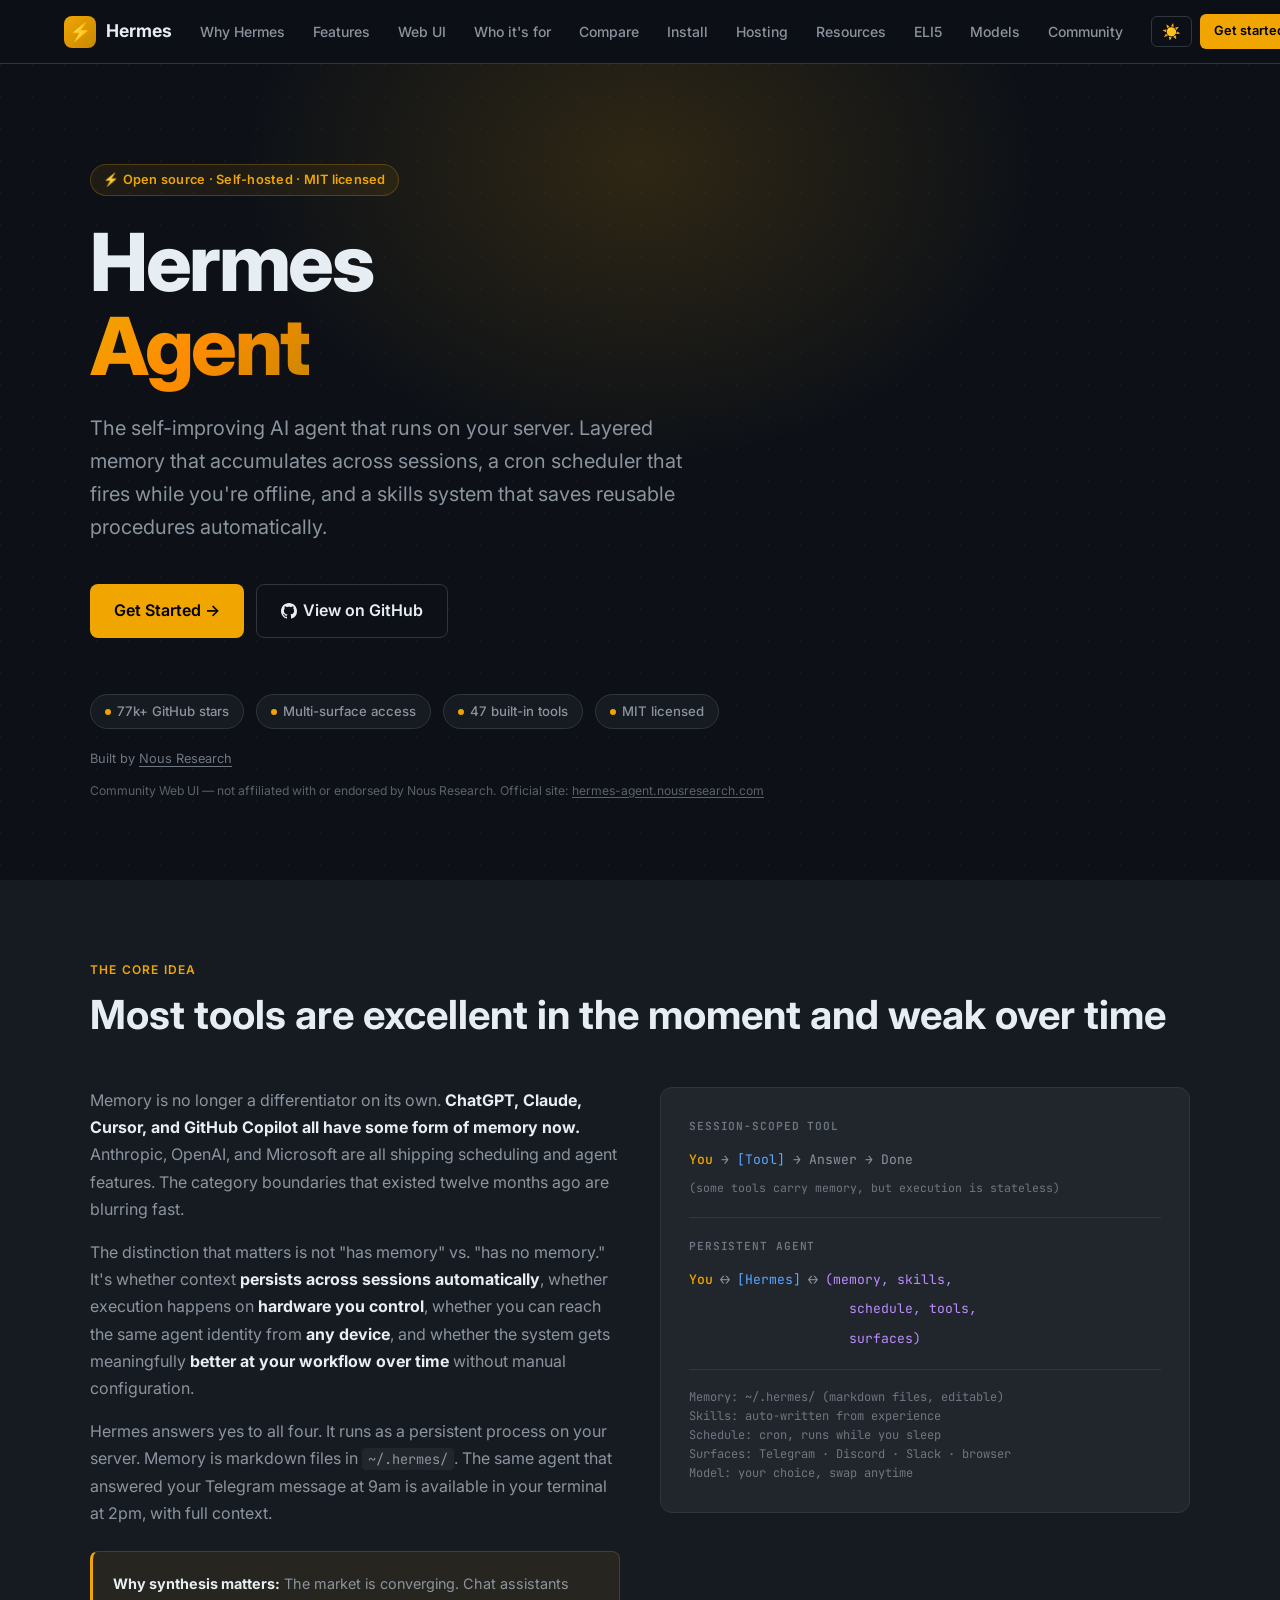
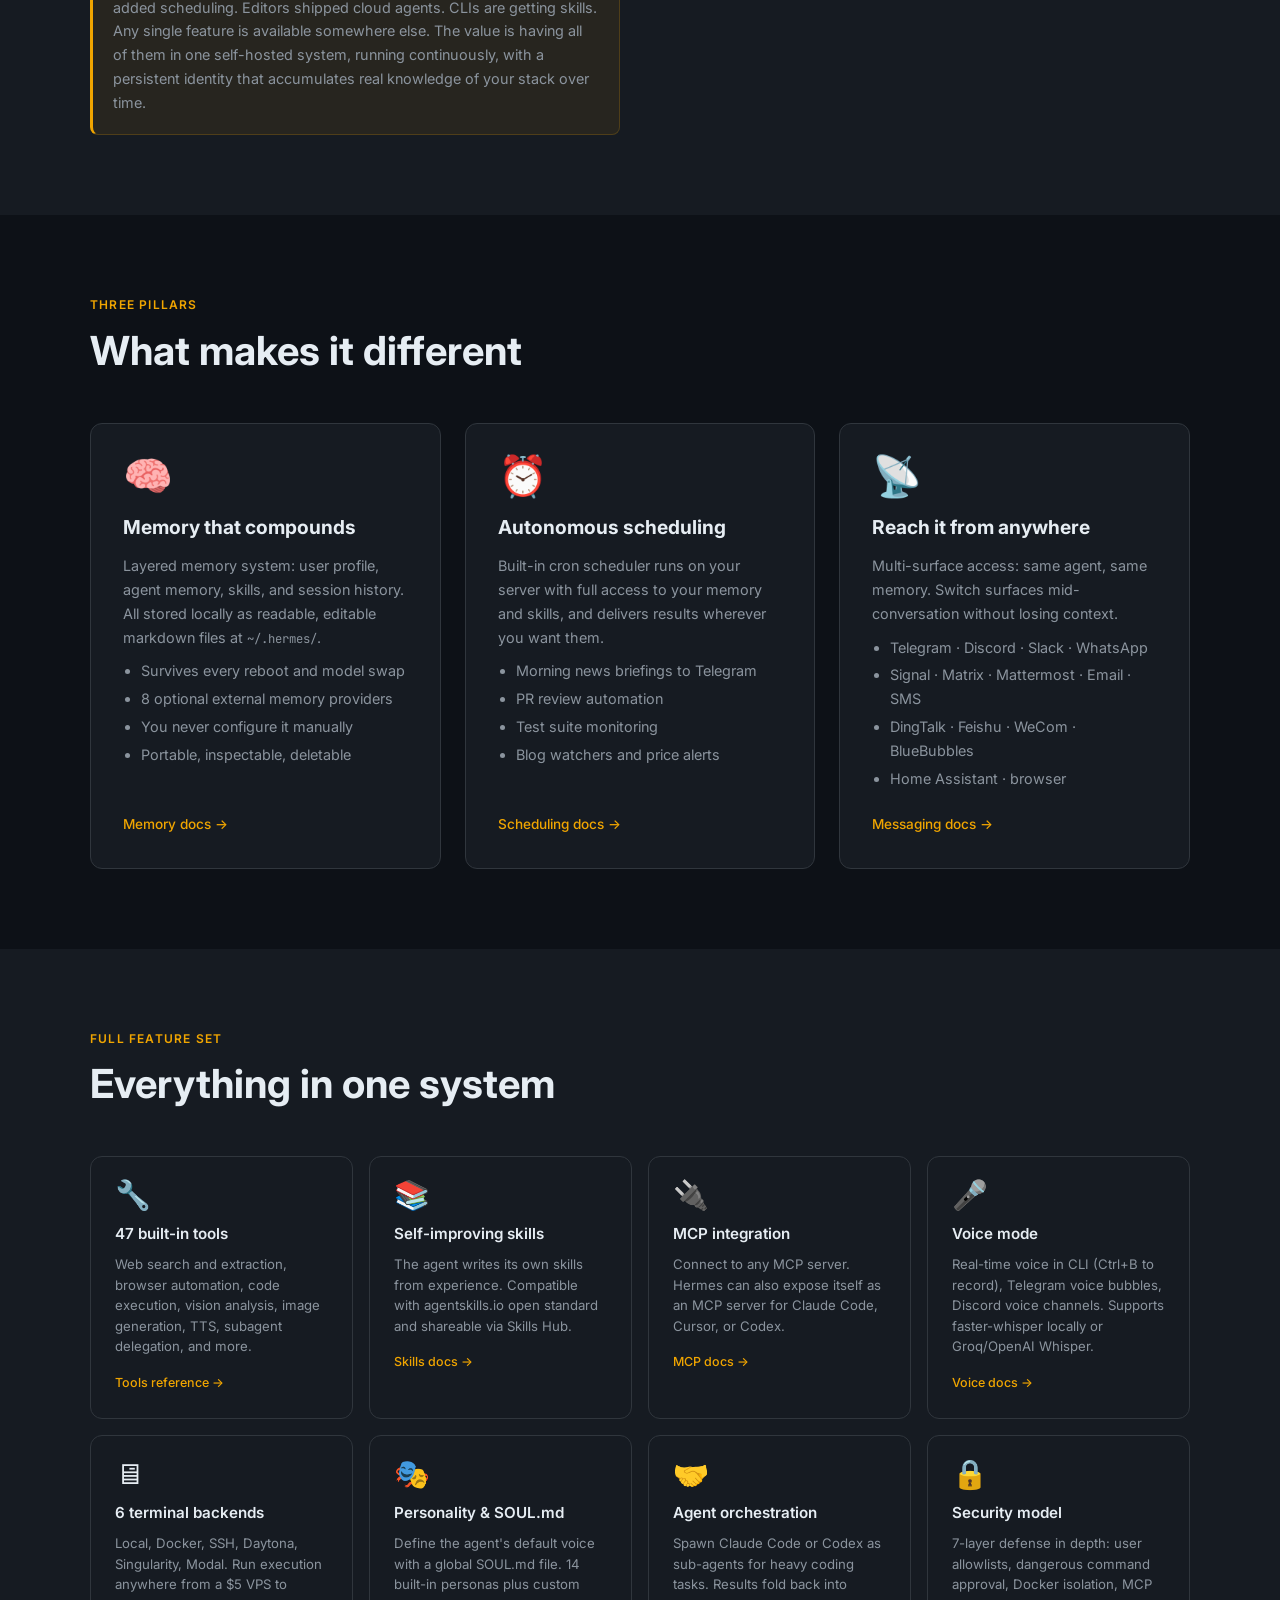
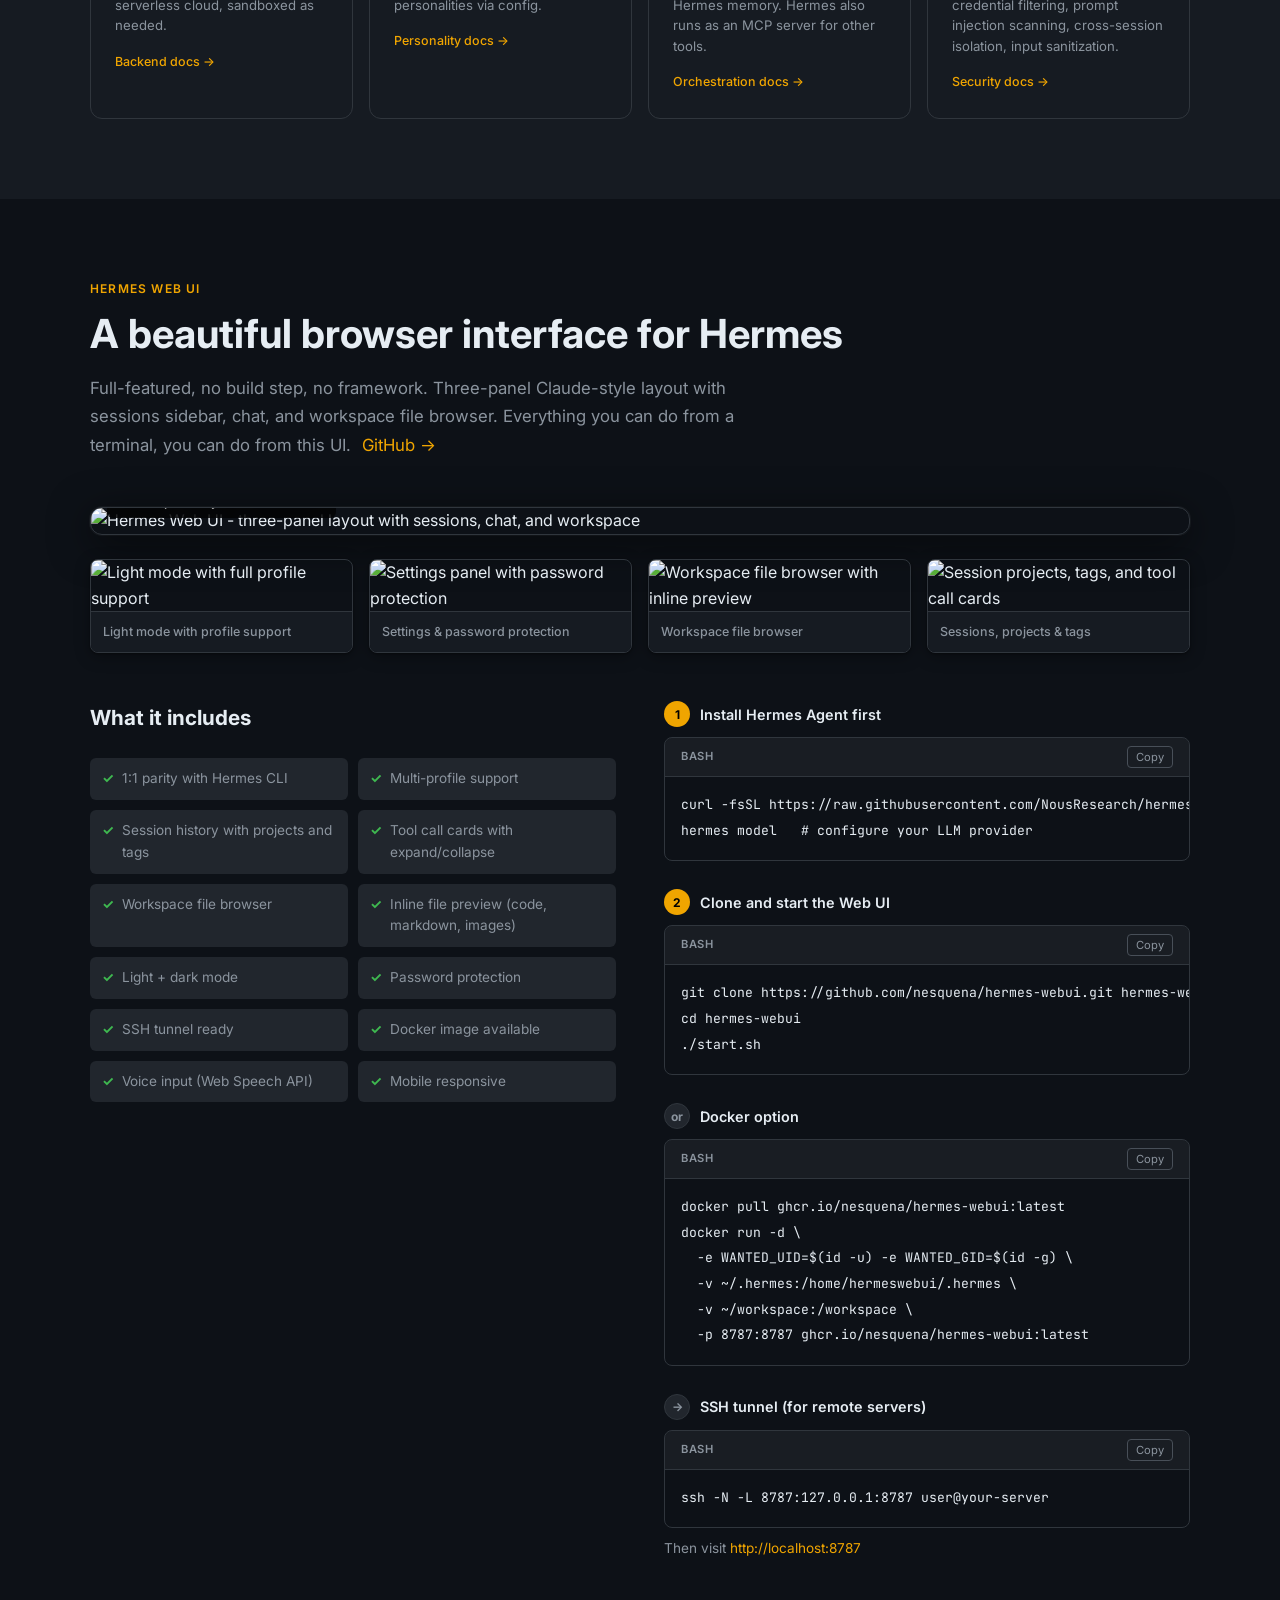
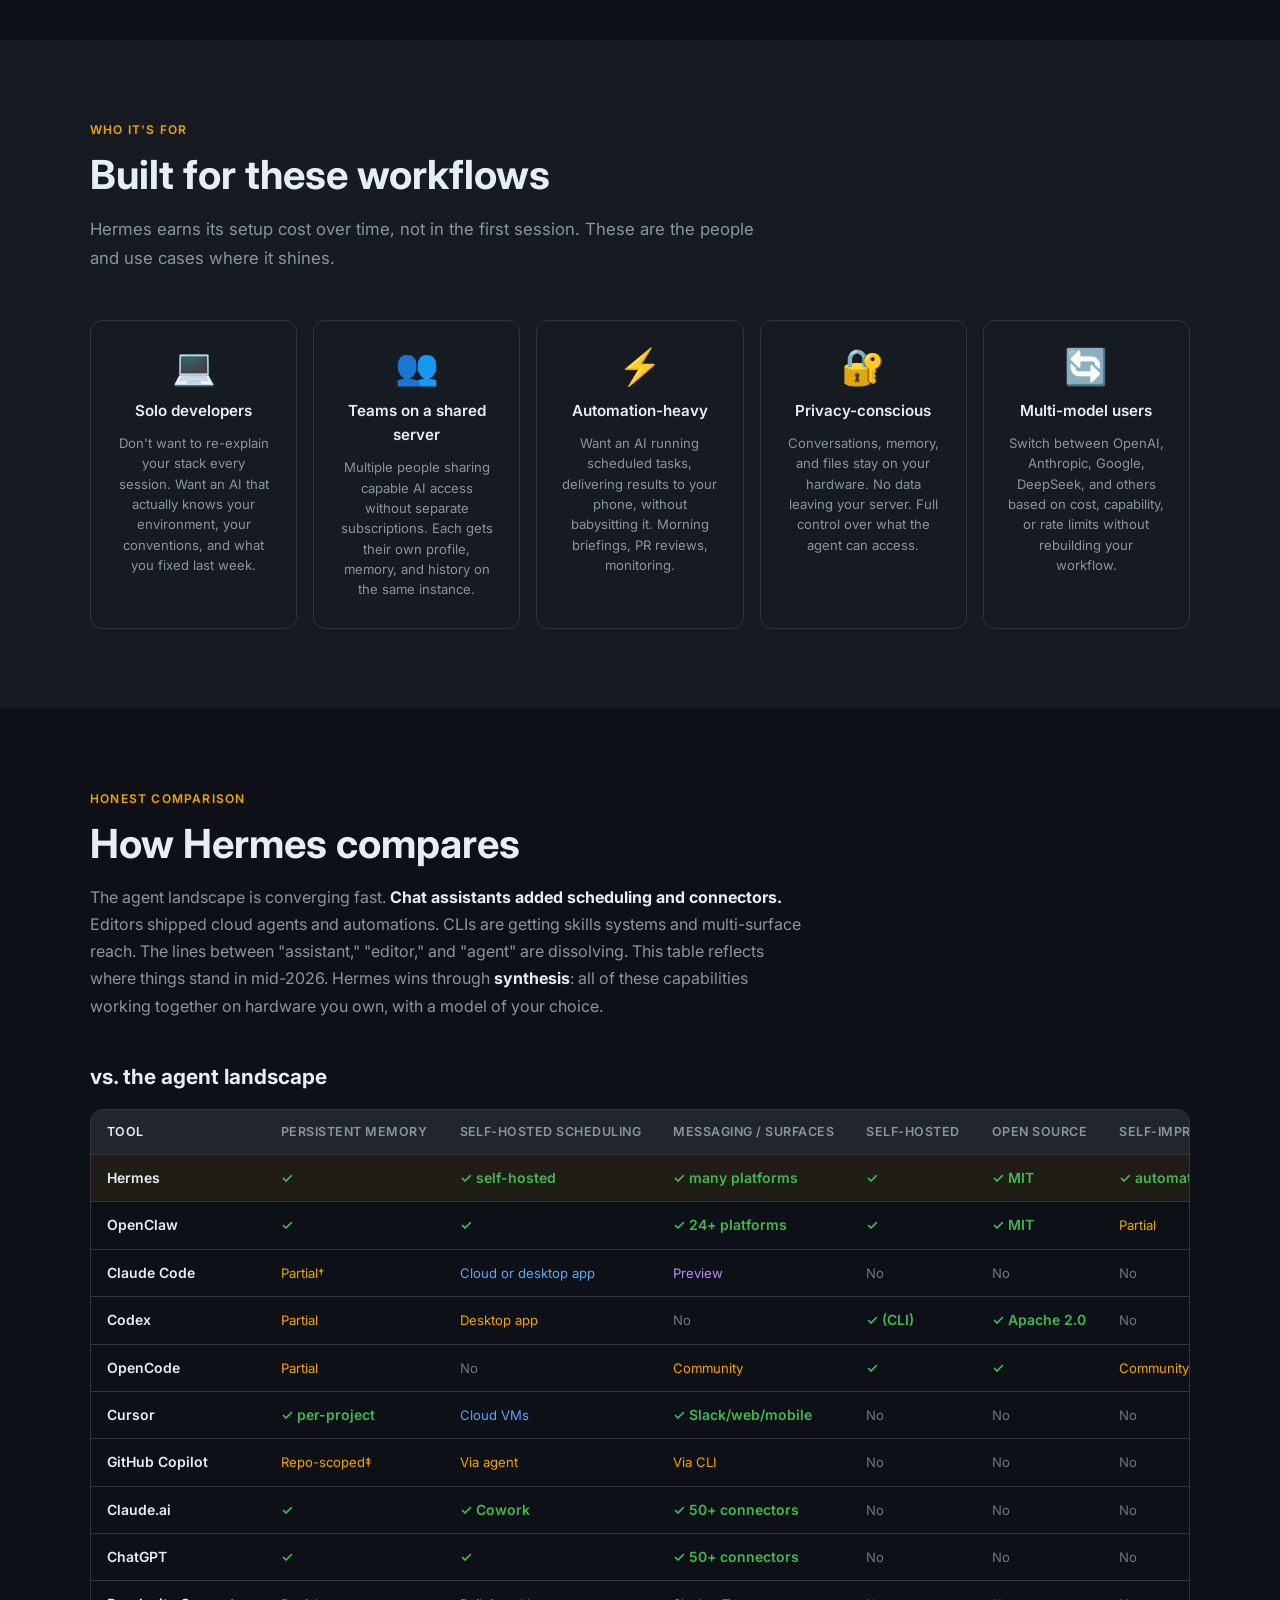
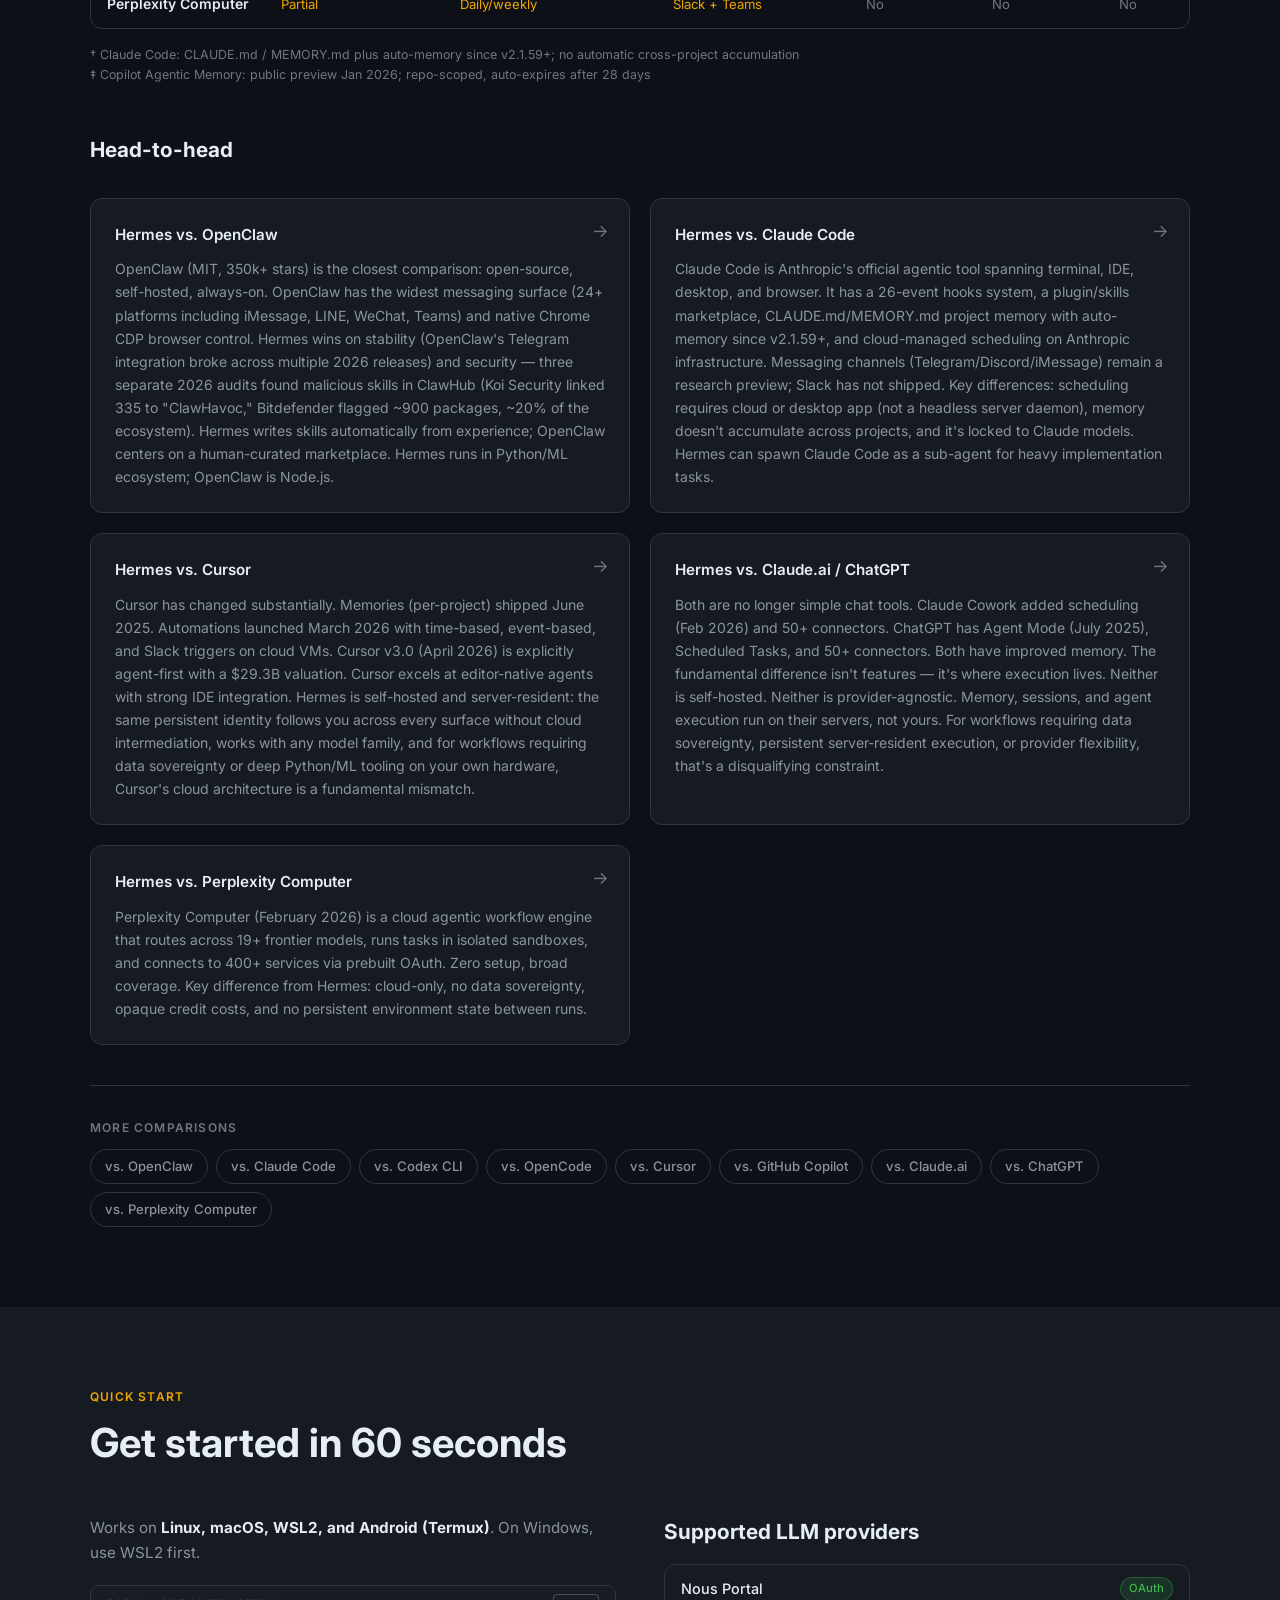
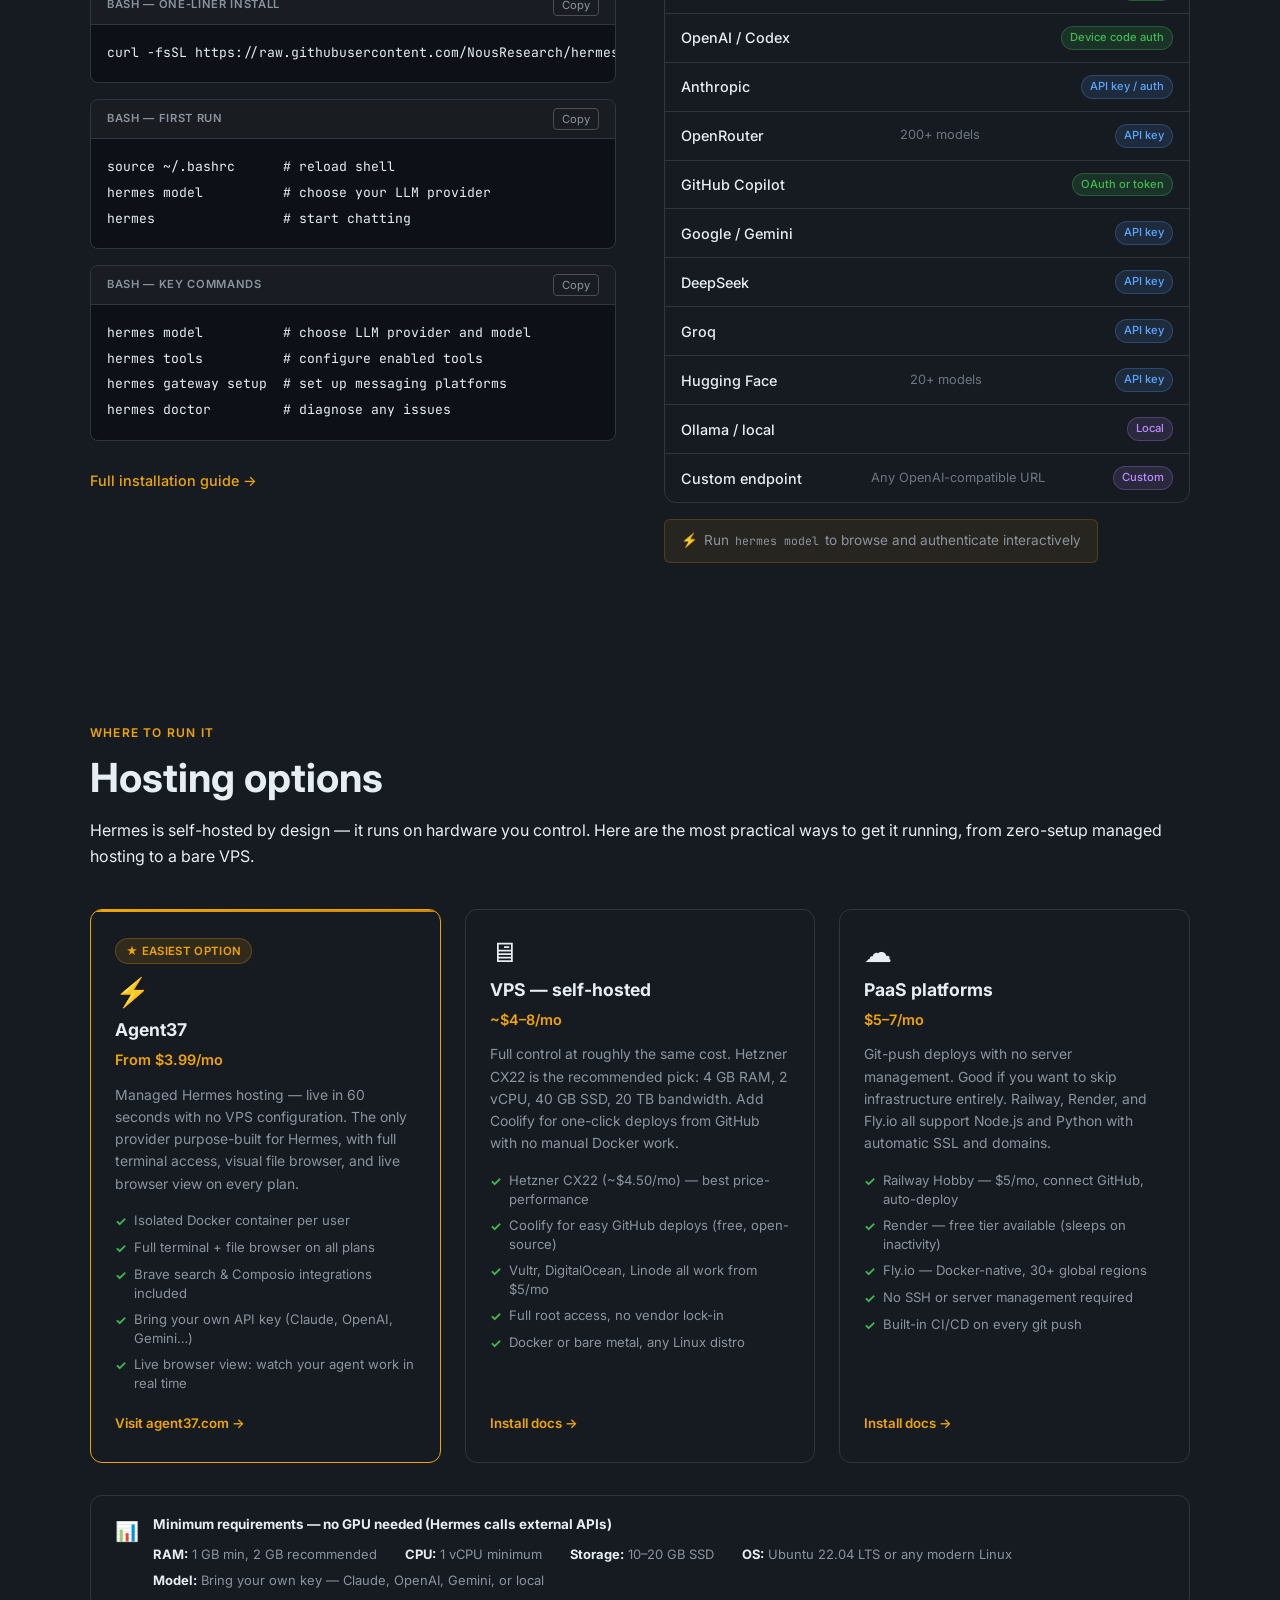
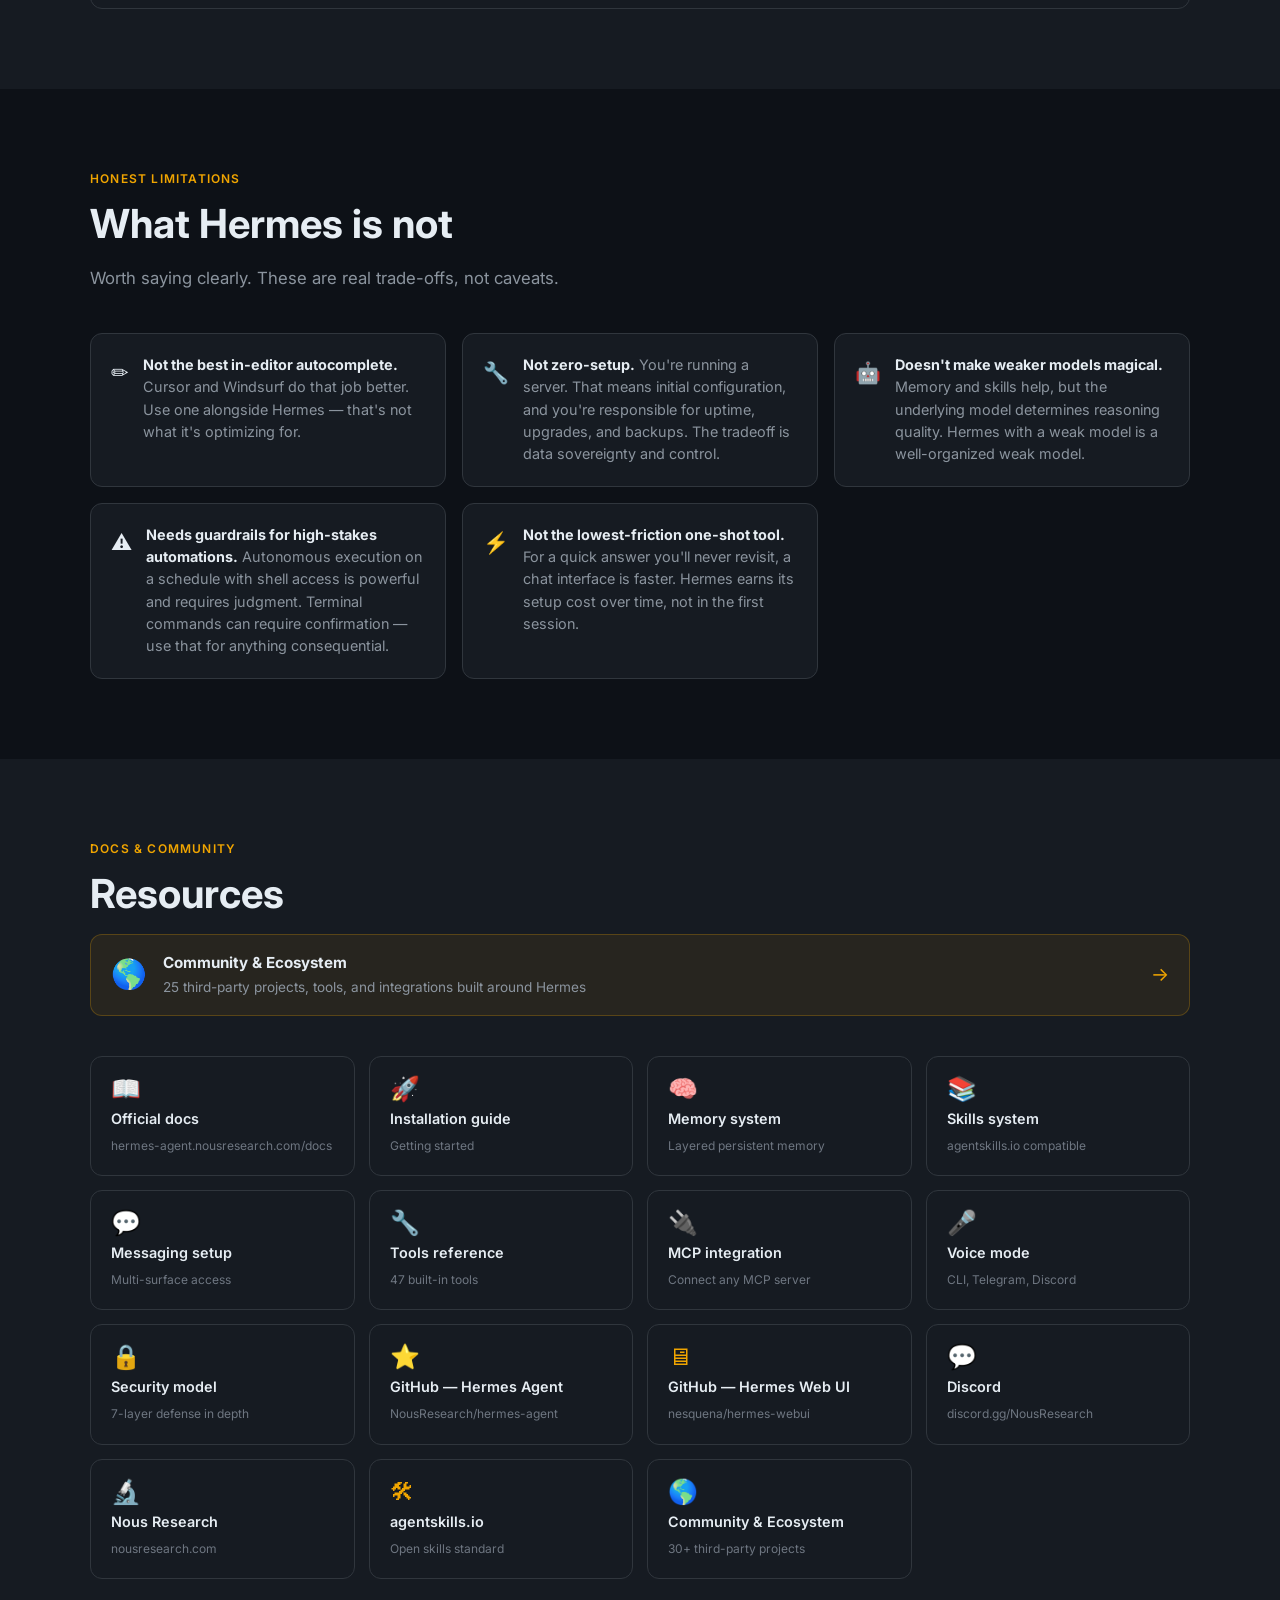
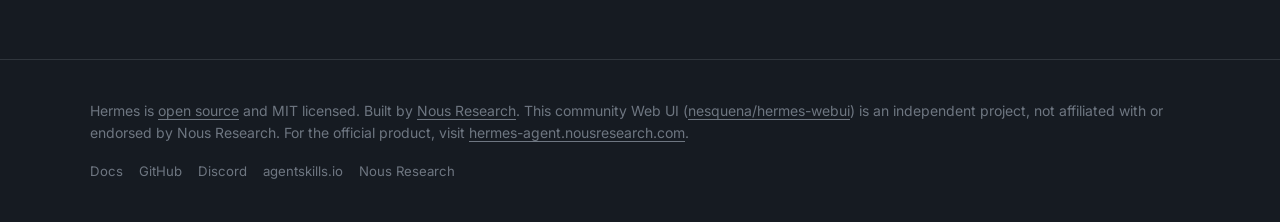
==== index.html @ f0f0329d "gh-pages: update star counts, add 3 new projects, fix models rankings index.html: - Hero badge: 56k+" ====
<!DOCTYPE html>
<html lang="en" data-theme="dark">
<head>
  <script>
    // Canonical URL: strip trailing index.html so links always show the clean path
    (function(){
      var p = window.location.pathname;
      if (p.endsWith('/index.html')) {
        var clean = p.slice(0, p.length - 'index.html'.length);
        window.history.replaceState(null, '', clean + window.location.search + window.location.hash);
      }
    })();
  </script>
  <meta charset="UTF-8" />
  <meta name="viewport" content="width=device-width, initial-scale=1.0" />
  <title>Hermes — Community Web UI</title>
  <meta name="description" content="Persistent memory, autonomous scheduling, and multi-surface access — all on hardware you control. Open source, self-hosted AI agent." />
  <meta property="og:title" content="Hermes — Community Web UI (unofficial)" />
  <meta property="og:description" content="Persistent memory, autonomous scheduling, and multi-surface access — all on hardware you control." />
  <meta property="og:type" content="website" />
  <meta property="og:url" content="https://nesquena.github.io/hermes-webui/" />
  <meta property="og:image" content="https://nesquena.github.io/hermes-webui/images/ui-hero.png" />
  <meta name="twitter:card" content="summary_large_image" />
  <meta name="twitter:title" content="Hermes — The self-improving AI agent" />
  <meta name="twitter:description" content="Persistent memory, autonomous scheduling, and multi-surface access — all on hardware you control." />
  <meta name="twitter:image" content="https://nesquena.github.io/hermes-webui/images/ui-hero.png" />
  <meta name="theme-color" content="#0d1117" media="(prefers-color-scheme: dark)" />
  <meta name="theme-color" content="#ffffff" media="(prefers-color-scheme: light)" />
  <link rel="icon" href="data:image/svg+xml,<svg xmlns='http://www.w3.org/2000/svg' viewBox='0 0 100 100'><text y='.9em' font-size='90'>⚡</text></svg>" />
  <link rel="canonical" href="https://nesquena.github.io/hermes-webui/" />
  <link rel="preconnect" href="https://fonts.googleapis.com" />
  <link rel="preconnect" href="https://fonts.gstatic.com" crossorigin />
  <link href="https://fonts.googleapis.com/css2?family=Inter:wght@300;400;500;600;700;800&family=JetBrains+Mono:wght@400;500&display=swap" rel="stylesheet" />
  <link rel="stylesheet" href="https://cdnjs.cloudflare.com/ajax/libs/highlight.js/11.9.0/styles/github-dark.min.css" id="hljs-theme" />
  <script src="https://cdnjs.cloudflare.com/ajax/libs/highlight.js/11.9.0/highlight.min.js"></script>
  <script src="https://cdnjs.cloudflare.com/ajax/libs/highlight.js/11.9.0/languages/bash.min.js"></script>
  <style>
    /* ===== CSS VARIABLES ===== */
    :root {
      --bg-primary: #0d1117;
      --bg-secondary: #161b22;
      --bg-tertiary: #21262d;
      --bg-card: #161b22;
      --bg-card-hover: #1c2128;
      --border: #30363d;
      --border-hover: #484f58;
      --text-primary: #e6edf3;
      --text-secondary: #8b949e;
      --text-muted: #6e7681;
      --accent: #f0a500;
      --accent-dim: #c88800;
      --accent-glow: rgba(240, 165, 0, 0.15);
      --accent-subtle: rgba(240, 165, 0, 0.08);
      --green: #3fb950;
      --red: #f85149;
      --blue: #58a6ff;
      --purple: #bc8cff;
      --nav-height: 64px;
      --radius: 8px;
      --radius-lg: 12px;
      --shadow: 0 1px 3px rgba(0,0,0,0.4), 0 4px 16px rgba(0,0,0,0.3);
      --shadow-lg: 0 8px 32px rgba(0,0,0,0.5);
      --shadow-screenshot: 0 8px 40px rgba(0,0,0,0.6), 0 0 0 1px rgba(255,255,255,0.05);
    }

    [data-theme="light"] {
      --bg-primary: #ffffff;
      --bg-secondary: #f6f8fa;
      --bg-tertiary: #eaeef2;
      --bg-card: #ffffff;
      --bg-card-hover: #f6f8fa;
      --border: #d0d7de;
      --border-hover: #9198a1;
      --text-primary: #1f2328;
      --text-secondary: #656d76;
      --text-muted: #9198a1;
      --accent: #c07800;
      --accent-dim: #a06000;
      --accent-glow: rgba(192, 120, 0, 0.12);
      --accent-subtle: rgba(192, 120, 0, 0.06);
      --green: #1a7f37;
      --red: #cf222e;
      --blue: #0969da;
      --purple: #7c3aed;
      --shadow: 0 1px 3px rgba(0,0,0,0.1), 0 4px 16px rgba(0,0,0,0.06);
      --shadow-lg: 0 8px 32px rgba(0,0,0,0.12);
      --shadow-screenshot: 0 8px 40px rgba(0,0,0,0.15), 0 0 0 1px rgba(0,0,0,0.06);
    }

    /* ===== RESET & BASE ===== */
    *, *::before, *::after { box-sizing: border-box; margin: 0; padding: 0; }
    html { scroll-behavior: smooth; font-size: 16px; overflow-x: hidden; }
    body {
      font-family: 'Inter', -apple-system, BlinkMacSystemFont, 'Segoe UI', sans-serif;
      background: var(--bg-primary);
      color: var(--text-primary);
      line-height: 1.6;
      transition: background 0.2s ease, color 0.2s ease;
      -webkit-font-smoothing: antialiased;
    }
    a { color: var(--accent); text-decoration: none; transition: color 0.15s; }
    a:hover { color: var(--accent-dim); }
    img { max-width: 100%; }

    /* ===== SCROLLBAR ===== */
    ::-webkit-scrollbar { width: 6px; height: 6px; }
    ::-webkit-scrollbar-track { background: var(--bg-secondary); }
    ::-webkit-scrollbar-thumb { background: var(--border); border-radius: 3px; }
    ::-webkit-scrollbar-thumb:hover { background: var(--border-hover); }

    /* ===== NAVIGATION ===== */
    #nav {
      position: fixed;
      top: 0; left: 0; right: 0;
      height: var(--nav-height);
      background: rgba(13, 17, 23, 0.92);
      backdrop-filter: blur(12px);
      -webkit-backdrop-filter: blur(12px);
      border-bottom: 1px solid var(--border);
      z-index: 1000;
      transition: background 0.2s;
    }
    [data-theme="light"] #nav {
      background: rgba(255,255,255,0.92);
    }
    .nav-inner {
      max-width: 1200px;
      margin: 0 auto;
      padding: 0 24px;
      height: 100%;
      display: flex;
      align-items: center;
      justify-content: space-between;
      gap: 16px;
    }
    .nav-logo {
      display: flex;
      align-items: center;
      gap: 10px;
      font-weight: 700;
      font-size: 1.1rem;
      color: var(--text-primary);
      text-decoration: none;
      flex-shrink: 0;
    }
    .nav-logo-icon {
      width: 32px; height: 32px;
      background: linear-gradient(135deg, var(--accent), var(--accent-dim));
      border-radius: 8px;
      display: flex;
      align-items: center;
      justify-content: center;
      font-size: 18px;
      line-height: 1;
    }
    .nav-links {
      display: flex;
      align-items: center;
      gap: 4px;
      list-style: none;
    }
    .nav-links a {
      color: var(--text-secondary);
      font-size: 0.875rem;
      font-weight: 500;
      padding: 6px 12px;
      border-radius: 6px;
      transition: color 0.15s, background 0.15s;
      white-space: nowrap;
    }
    .nav-links a:hover {
      color: var(--text-primary);
      background: var(--bg-tertiary);
    }
    .nav-actions {
      display: flex;
      align-items: center;
      gap: 8px;
      flex-shrink: 0;
    }
    .btn-theme {
      background: none;
      border: 1px solid var(--border);
      color: var(--text-secondary);
      cursor: pointer;
      padding: 7px 10px;
      border-radius: 6px;
      font-size: 15px;
      line-height: 1;
      transition: border-color 0.15s, color 0.15s, background 0.15s;
    }
    .btn-theme:hover {
      border-color: var(--border-hover);
      color: var(--text-primary);
      background: var(--bg-tertiary);
    }
    .btn-nav-cta {
      background: var(--accent);
      color: #000;
      font-size: 0.8rem;
      font-weight: 600;
      padding: 7px 14px;
      border-radius: 6px;
      border: none;
      cursor: pointer;
      text-decoration: none;
      display: inline-block;
      transition: background 0.15s, transform 0.1s;
      white-space: nowrap;
    }
    .btn-nav-cta:hover { background: var(--accent-dim); color: #000; transform: translateY(-1px); }

    /* Hamburger */
    .hamburger {
      display: none;
      flex-direction: column;
      gap: 5px;
      cursor: pointer;
      padding: 6px;
      border: 1px solid var(--border);
      border-radius: 6px;
      background: none;
      transition: border-color 0.15s;
    }
    .hamburger:hover { border-color: var(--border-hover); }
    .hamburger span {
      display: block;
      width: 20px; height: 2px;
      background: var(--text-secondary);
      border-radius: 2px;
      transition: transform 0.2s, opacity 0.2s;
    }
    .hamburger.open span:nth-child(1) { transform: translateY(7px) rotate(45deg); }
    .hamburger.open span:nth-child(2) { opacity: 0; }
    .hamburger.open span:nth-child(3) { transform: translateY(-7px) rotate(-45deg); }

    /* Mobile menu */
    #mobile-menu {
      display: none;
      position: fixed;
      top: var(--nav-height);
      left: 0; right: 0;
      background: var(--bg-secondary);
      border-bottom: 1px solid var(--border);
      padding: 16px 24px;
      z-index: 999;
      flex-direction: column;
      gap: 4px;
    }
    #mobile-menu.open { display: flex; }
    #mobile-menu a {
      color: var(--text-secondary);
      font-size: 0.95rem;
      font-weight: 500;
      padding: 10px 12px;
      border-radius: 6px;
      transition: color 0.15s, background 0.15s;
    }
    #mobile-menu a:hover {
      color: var(--text-primary);
      background: var(--bg-tertiary);
    }

    /* ===== LAYOUT ===== */
    main { padding-top: var(--nav-height); }
    .section {
      padding: 80px 24px;
    }
    .section-alt { background: var(--bg-secondary); }
    .container {
      max-width: 1100px;
      margin: 0 auto;
    }
    .section-label {
      font-size: 0.75rem;
      font-weight: 600;
      letter-spacing: 0.1em;
      text-transform: uppercase;
      color: var(--accent);
      margin-bottom: 12px;
    }
    .section-title {
      font-size: clamp(1.75rem, 4vw, 2.5rem);
      font-weight: 700;
      line-height: 1.2;
      color: var(--text-primary);
      margin-bottom: 16px;
    }
    .section-body {
      font-size: 1.05rem;
      color: var(--text-secondary);
      max-width: 680px;
      line-height: 1.7;
    }

    /* ===== HERO ===== */
    #hero {
      padding: 100px 24px 80px;
      background: var(--bg-primary);
      position: relative;
      overflow: hidden;
    }
    #hero::before {
      content: '';
      position: absolute;
      top: -200px; left: 50%;
      transform: translateX(-50%);
      width: 800px; height: 600px;
      background: radial-gradient(ellipse at center, var(--accent-glow) 0%, transparent 70%);
      pointer-events: none;
    }
    /* Subtle grid pattern */
    #hero::after {
      content: '';
      position: absolute;
      inset: 0;
      background-image: radial-gradient(circle at 1px 1px, rgba(240, 165, 0, 0.04) 1px, transparent 0);
      background-size: 32px 32px;
      pointer-events: none;
    }
    [data-theme="light"] #hero::after {
      background-image: radial-gradient(circle at 1px 1px, rgba(192, 120, 0, 0.06) 1px, transparent 0);
    }
    .hero-inner {
      max-width: 1100px;
      margin: 0 auto;
      position: relative;
      z-index: 1;
    }
    .hero-eyebrow {
      display: inline-flex;
      align-items: center;
      gap: 8px;
      background: var(--accent-subtle);
      border: 1px solid rgba(240, 165, 0, 0.25);
      color: var(--accent);
      font-size: 0.8rem;
      font-weight: 600;
      padding: 5px 12px;
      border-radius: 100px;
      margin-bottom: 24px;
      letter-spacing: 0.02em;
    }
    .hero-title {
      font-size: clamp(2.8rem, 7vw, 5rem);
      font-weight: 800;
      line-height: 1.05;
      letter-spacing: -0.03em;
      color: var(--text-primary);
      margin-bottom: 24px;
    }
    .hero-title .accent {
      background: linear-gradient(135deg, var(--accent) 0%, #ff8c00 50%, var(--accent-dim) 100%);
      -webkit-background-clip: text;
      -webkit-text-fill-color: transparent;
      background-clip: text;
    }
    .hero-sub {
      font-size: clamp(1.05rem, 2.5vw, 1.25rem);
      color: var(--text-secondary);
      max-width: 620px;
      line-height: 1.65;
      margin-bottom: 40px;
    }
    .hero-ctas {
      display: flex;
      flex-wrap: wrap;
      gap: 12px;
      margin-bottom: 56px;
    }
    .btn-primary {
      display: inline-flex;
      align-items: center;
      gap: 6px;
      background: var(--accent);
      color: #000;
      font-weight: 600;
      font-size: 1rem;
      padding: 13px 24px;
      border-radius: 8px;
      transition: background 0.15s, transform 0.1s, box-shadow 0.15s;
      box-shadow: 0 0 0 0 var(--accent-glow);
    }
    .btn-primary:hover {
      background: var(--accent-dim);
      color: #000;
      transform: translateY(-2px);
      box-shadow: 0 0 24px var(--accent-glow);
    }
    .btn-secondary {
      display: inline-flex;
      align-items: center;
      gap: 6px;
      background: transparent;
      color: var(--text-primary);
      font-weight: 600;
      font-size: 1rem;
      padding: 13px 24px;
      border-radius: 8px;
      border: 1px solid var(--border);
      transition: border-color 0.15s, background 0.15s, transform 0.1s;
    }
    .btn-secondary:hover {
      border-color: var(--border-hover);
      background: var(--bg-tertiary);
      color: var(--text-primary);
      transform: translateY(-2px);
    }
    .hero-stats {
      display: flex;
      flex-wrap: wrap;
      gap: 12px;
    }
    .stat-badge {
      display: inline-flex;
      align-items: center;
      gap: 6px;
      background: var(--bg-secondary);
      border: 1px solid var(--border);
      color: var(--text-secondary);
      font-size: 0.825rem;
      font-weight: 500;
      padding: 6px 14px;
      border-radius: 100px;
    }
    .stat-badge .dot {
      width: 6px; height: 6px;
      background: var(--accent);
      border-radius: 50%;
      flex-shrink: 0;
    }
    .hero-credit {
      margin-top: 20px;
      font-size: 0.8rem;
      color: var(--text-muted);
    }
    .hero-credit a { color: var(--text-muted); text-decoration: underline; text-underline-offset: 3px; }
    .hero-credit a:hover { color: var(--text-secondary); }
    .hero-community-note {
      display: block;
      margin-top: 12px;
      font-size: 0.76rem;
      color: var(--text-muted);
      line-height: 1.5;
      opacity: 0.8;
    }
    .hero-community-note a { color: var(--text-muted); text-decoration: underline; text-underline-offset: 2px; }
    .hero-community-note a:hover { color: var(--text-secondary); opacity: 1; }

    /* ===== WHY HERMES ===== */
    .why-grid {
      display: grid;
      grid-template-columns: 1fr 1fr;
      gap: 40px;
      align-items: start;
      margin-top: 48px;
    }
    .why-text p {
      color: var(--text-secondary);
      margin-bottom: 16px;
      font-size: 1rem;
      line-height: 1.7;
    }
    .why-text p strong { color: var(--text-primary); }
    .why-diagram {
      background: var(--bg-tertiary);
      border: 1px solid var(--border);
      border-radius: var(--radius-lg);
      padding: 28px;
      font-family: 'JetBrains Mono', monospace;
      font-size: 0.82rem;
      color: var(--text-secondary);
      line-height: 1.8;
      position: sticky;
      top: calc(var(--nav-height) + 24px);
    }
    .why-diagram .label {
      font-size: 0.7rem;
      font-weight: 600;
      letter-spacing: 0.08em;
      text-transform: uppercase;
      color: var(--text-muted);
      margin-bottom: 12px;
    }
    .why-diagram .line { margin-bottom: 6px; }
    .why-diagram .line .kw { color: var(--accent); font-weight: 500; }
    .why-diagram .line .bracket { color: var(--blue); }
    .why-diagram .line .paren { color: var(--purple); }
    .why-diagram .divider {
      border: none;
      border-top: 1px solid var(--border);
      margin: 18px 0;
    }
    .convergence-note {
      margin-top: 24px;
      padding: 20px;
      background: var(--accent-subtle);
      border: 1px solid rgba(240, 165, 0, 0.2);
      border-left: 3px solid var(--accent);
      border-radius: var(--radius);
      font-size: 0.9rem;
      color: var(--text-secondary);
      line-height: 1.65;
    }
    .convergence-note strong { color: var(--text-primary); }

    /* ===== PILLARS ===== */
    .pillars-grid {
      display: grid;
      grid-template-columns: repeat(3, 1fr);
      gap: 24px;
      margin-top: 48px;
    }
    .pillar-card {
      background: var(--bg-card);
      border: 1px solid var(--border);
      border-radius: var(--radius-lg);
      padding: 32px;
      transition: border-color 0.2s, background 0.2s, transform 0.2s, box-shadow 0.2s;
      display: flex;
      flex-direction: column;
      gap: 0;
      position: relative;
      overflow: hidden;
    }
    .pillar-card::before {
      content: '';
      position: absolute;
      top: 0; left: 0; right: 0;
      height: 3px;
      background: linear-gradient(90deg, var(--accent), var(--accent-dim));
      opacity: 0;
      transition: opacity 0.2s;
    }
    .pillar-card:hover {
      border-color: var(--accent);
      background: var(--bg-card-hover);
      transform: translateY(-4px);
      box-shadow: 0 8px 32px rgba(240, 165, 0, 0.1);
    }
    .pillar-card:hover::before { opacity: 1; }
    .pillar-icon {
      font-size: 2.5rem;
      margin-bottom: 16px;
      line-height: 1;
    }
    .pillar-title {
      font-size: 1.2rem;
      font-weight: 700;
      color: var(--text-primary);
      margin-bottom: 12px;
    }
    .pillar-body {
      color: var(--text-secondary);
      font-size: 0.9rem;
      line-height: 1.65;
      flex: 1;
      margin-bottom: 20px;
    }
    .pillar-body ul {
      margin: 10px 0 0 0;
      padding-left: 18px;
    }
    .pillar-body li { margin-bottom: 4px; }
    .pillar-link {
      display: inline-flex;
      align-items: center;
      gap: 5px;
      color: var(--accent);
      font-size: 0.85rem;
      font-weight: 500;
      margin-top: auto;
    }
    .pillar-link:hover { gap: 8px; }

    /* ===== FEATURE GRID ===== */
    .feature-grid {
      display: grid;
      grid-template-columns: repeat(4, 1fr);
      gap: 16px;
      margin-top: 48px;
    }
    .feature-tile {
      background: var(--bg-card);
      border: 1px solid var(--border);
      border-radius: var(--radius-lg);
      padding: 24px;
      transition: border-color 0.2s, background 0.2s, transform 0.15s;
    }
    .feature-tile:hover {
      border-color: var(--border-hover);
      background: var(--bg-card-hover);
      transform: translateY(-2px);
    }
    .feature-icon { font-size: 1.8rem; margin-bottom: 12px; line-height: 1; }
    .feature-title {
      font-size: 0.95rem;
      font-weight: 600;
      color: var(--text-primary);
      margin-bottom: 8px;
    }
    .feature-body {
      color: var(--text-secondary);
      font-size: 0.825rem;
      line-height: 1.55;
      margin-bottom: 12px;
    }
    .feature-link {
      color: var(--accent);
      font-size: 0.78rem;
      font-weight: 500;
    }

    /* ===== WEB UI SHOWCASE ===== */
    .showcase-hero {
      margin-top: 48px;
      border-radius: var(--radius-lg);
      overflow: hidden;
      box-shadow: var(--shadow-screenshot);
      border: 1px solid var(--border);
      position: relative;
    }
    .showcase-hero img {
      display: block;
      width: 100%;
      height: auto;
    }
    .showcase-hero-label {
      position: absolute;
      bottom: 16px;
      left: 16px;
      background: rgba(0, 0, 0, 0.75);
      backdrop-filter: blur(8px);
      -webkit-backdrop-filter: blur(8px);
      color: #fff;
      font-size: 0.8rem;
      font-weight: 500;
      padding: 6px 14px;
      border-radius: 6px;
    }
    [data-theme="light"] .showcase-hero-label {
      background: rgba(255, 255, 255, 0.85);
      color: var(--text-primary);
    }
    .showcase-gallery {
      display: grid;
      grid-template-columns: repeat(4, 1fr);
      gap: 16px;
      margin-top: 24px;
    }
    .showcase-thumb {
      border-radius: var(--radius);
      overflow: hidden;
      border: 1px solid var(--border);
      box-shadow: var(--shadow);
      transition: transform 0.2s, border-color 0.2s, box-shadow 0.2s;
      cursor: pointer;
      position: relative;
    }
    .showcase-thumb:hover {
      transform: translateY(-4px);
      border-color: var(--accent);
      box-shadow: 0 8px 24px rgba(240, 165, 0, 0.12);
    }
    .showcase-thumb img {
      display: block;
      width: 100%;
      height: auto;
    }
    .showcase-thumb-caption {
      padding: 10px 12px;
      background: var(--bg-card);
      font-size: 0.78rem;
      font-weight: 500;
      color: var(--text-secondary);
      border-top: 1px solid var(--border);
    }

    .webui-layout {
      display: grid;
      grid-template-columns: 1fr 1fr;
      gap: 48px;
      align-items: start;
      margin-top: 48px;
    }
    .webui-layout > * { min-width: 0; }
    .webui-features {
      display: grid;
      grid-template-columns: 1fr 1fr;
      gap: 10px;
      margin-top: 24px;
    }
    .webui-feature-item {
      display: flex;
      align-items: flex-start;
      gap: 8px;
      padding: 10px 12px;
      background: var(--bg-tertiary);
      border-radius: 6px;
      font-size: 0.85rem;
      color: var(--text-secondary);
    }
    .webui-feature-item::before {
      content: '\2713';
      color: var(--green);
      font-weight: 700;
      flex-shrink: 0;
    }
    .webui-steps { display: flex; flex-direction: column; gap: 20px; }
    .step-header {
      display: flex;
      align-items: center;
      gap: 10px;
      margin-bottom: 10px;
    }
    .step-num {
      width: 26px; height: 26px;
      background: var(--accent);
      color: #000;
      font-size: 0.75rem;
      font-weight: 700;
      border-radius: 50%;
      display: flex;
      align-items: center;
      justify-content: center;
      flex-shrink: 0;
    }
    .step-title {
      font-size: 0.9rem;
      font-weight: 600;
      color: var(--text-primary);
    }

    /* ===== WHO IS IT FOR ===== */
    .persona-grid {
      display: grid;
      grid-template-columns: repeat(5, 1fr);
      gap: 16px;
      margin-top: 48px;
    }
    .persona-card {
      background: var(--bg-card);
      border: 1px solid var(--border);
      border-radius: var(--radius-lg);
      padding: 28px 24px;
      transition: border-color 0.2s, transform 0.2s, box-shadow 0.2s;
      text-align: center;
    }
    .persona-card:hover {
      border-color: var(--accent);
      transform: translateY(-3px);
      box-shadow: 0 8px 24px rgba(240, 165, 0, 0.08);
    }
    .persona-icon {
      font-size: 2.2rem;
      margin-bottom: 14px;
      line-height: 1;
    }
    .persona-title {
      font-size: 0.95rem;
      font-weight: 600;
      color: var(--text-primary);
      margin-bottom: 10px;
    }
    .persona-body {
      font-size: 0.82rem;
      color: var(--text-secondary);
      line-height: 1.55;
    }

    /* ===== CODE BLOCKS ===== */
    .code-wrap {
      position: relative;
      border-radius: var(--radius);
      overflow: hidden;
      background: #0d1117;
      border: 1px solid var(--border);
      margin: 8px 0;
    }
    /* Code blocks always dark — switching to github.min.css light causes invisible text on dark bg */
    [data-theme="light"] .code-wrap {
      background: #0d1117;
      border-color: #30363d;
    }
    .code-header {
      display: flex;
      align-items: center;
      justify-content: space-between;
      padding: 8px 16px;
      background: rgba(255,255,255,0.05);
      border-bottom: 1px solid #30363d;
    }
    .code-lang {
      font-size: 0.7rem;
      font-weight: 600;
      letter-spacing: 0.06em;
      text-transform: uppercase;
      color: #8b949e;
    }
    .copy-btn {
      background: none;
      border: 1px solid #484f58;
      color: #8b949e;
      font-size: 0.7rem;
      padding: 3px 8px;
      border-radius: 4px;
      cursor: pointer;
      transition: color 0.15s, border-color 0.15s;
      font-family: inherit;
    }
    .copy-btn:hover { color: #e6edf3; border-color: #8b949e; }
    .copy-btn.copied { color: #3fb950; border-color: #3fb950; }
    .code-wrap pre {
      margin: 0;
      padding: 16px;
      overflow-x: auto;
    }
    .code-wrap code {
      font-family: 'JetBrains Mono', 'Fira Code', 'Consolas', monospace;
      font-size: 0.82rem;
      line-height: 1.6;
    }

    /* ===== COMPARISON ===== */
    .compare-more {
      margin-top: 40px;
      padding-top: 32px;
      border-top: 1px solid var(--border);
    }
    .compare-more-label {
      font-size: 0.75rem;
      font-weight: 600;
      letter-spacing: 0.1em;
      text-transform: uppercase;
      color: var(--text-muted);
      margin-bottom: 12px;
    }
    .compare-more-links {
      display: flex;
      flex-wrap: wrap;
      gap: 8px;
    }
    .compare-pill {
      display: inline-block;
      padding: 6px 14px;
      border: 1px solid var(--border);
      border-radius: 100px;
      font-size: 0.82rem;
      font-weight: 500;
      color: var(--text-secondary);
      transition: border-color 0.15s, color 0.15s, background 0.15s;
    }
    .compare-pill:hover {
      border-color: var(--accent);
      color: var(--accent);
      background: var(--accent-subtle);
    }
    
    .comparison-intro {
      font-size: 1rem;
      color: var(--text-secondary);
      max-width: 720px;
      line-height: 1.7;
      margin-top: 16px;
      margin-bottom: 40px;
    }
    .comparison-intro strong { color: var(--text-primary); }
    .table-wrap {
      overflow-x: auto;
      border-radius: var(--radius-lg);
      border: 1px solid var(--border);
      margin-bottom: 48px;
    }
    table {
      width: 100%;
      border-collapse: collapse;
      font-size: 0.875rem;
    }
    thead th {
      background: var(--bg-tertiary);
      color: var(--text-secondary);
      font-weight: 600;
      font-size: 0.78rem;
      letter-spacing: 0.04em;
      text-transform: uppercase;
      padding: 12px 16px;
      text-align: left;
      border-bottom: 1px solid var(--border);
      white-space: nowrap;
    }
    thead th:first-child { color: var(--text-primary); }
    tbody tr {
      border-bottom: 1px solid var(--border);
      transition: background 0.1s;
    }
    tbody tr:last-child { border-bottom: none; }
    tbody tr:hover { background: var(--bg-card-hover); }
    tbody tr.highlight-row { background: var(--accent-subtle); }
    tbody tr.highlight-row:hover { background: rgba(240, 165, 0, 0.12); }
    tbody td {
      padding: 12px 16px;
      color: var(--text-secondary);
      vertical-align: middle;
    }
    tbody td:first-child {
      font-weight: 600;
      color: var(--text-primary);
      white-space: nowrap;
    }
    .check { color: var(--green); font-weight: 600; }
    .partial { color: var(--accent); font-size: 0.82rem; }
    .cloud { color: var(--blue); font-size: 0.82rem; }
    .no { color: var(--text-muted); font-size: 0.82rem; }
    .prev { color: var(--purple); font-size: 0.82rem; }

    .comparison-cards {
      display: grid;
      grid-template-columns: 1fr 1fr;
      gap: 20px;
      margin-top: 32px;
    }
    .comparison-card {
      background: var(--bg-card);
      border: 1px solid var(--border);
      border-radius: var(--radius-lg);
      padding: 24px;
      transition: border-color 0.2s;
    }
    .comparison-card:hover { border-color: var(--accent); background: var(--bg-card-hover); }
    .comparison-card[role="link"] { position: relative; cursor: pointer; }
    .comparison-card[role="link"]:focus { outline: 2px solid var(--accent); outline-offset: 2px; }
    .card-arrow { position: absolute; top: 18px; right: 20px; color: var(--text-muted); font-size: 1.1rem; transition: transform 0.15s, color 0.15s; }
    .comparison-card[role="link"]:hover .card-arrow { transform: translateX(4px); color: var(--accent); }
    .comparison-card h4 {
      font-size: 0.95rem;
      font-weight: 600;
      color: var(--text-primary);
      margin-bottom: 10px;
    }
    .comparison-card p {
      font-size: 0.875rem;
      color: var(--text-secondary);
      line-height: 1.65;
    }

    /* ===== INSTALLATION ===== */
    .install-layout {
      display: grid;
      grid-template-columns: 1fr 1fr;
      gap: 48px;
      margin-top: 48px;
    }
    .install-layout > * { min-width: 0; }
    .providers-table-wrap {
      border: 1px solid var(--border);
      border-radius: var(--radius-lg);
      overflow: hidden;
    }
    .provider-row {
      display: flex;
      align-items: center;
      justify-content: space-between;
      padding: 12px 16px;
      border-bottom: 1px solid var(--border);
      gap: 12px;
    }
    .provider-row:last-child { border-bottom: none; }
    .provider-name {
      font-weight: 500;
      color: var(--text-primary);
      font-size: 0.9rem;
    }
    .provider-auth {
      color: var(--text-muted);
      font-size: 0.8rem;
    }
    .provider-badge {
      font-size: 0.7rem;
      padding: 2px 8px;
      border-radius: 100px;
      font-weight: 500;
      white-space: nowrap;
    }
    .badge-oauth { background: rgba(63, 185, 80, 0.15); color: var(--green); border: 1px solid rgba(63, 185, 80, 0.3); }
    .badge-key { background: rgba(88, 166, 255, 0.12); color: var(--blue); border: 1px solid rgba(88, 166, 255, 0.25); }
    .badge-local { background: rgba(188, 140, 255, 0.12); color: var(--purple); border: 1px solid rgba(188, 140, 255, 0.25); }

    .platforms-note {
      display: inline-flex;
      align-items: center;
      gap: 6px;
      margin-top: 16px;
      padding: 10px 16px;
      background: var(--accent-subtle);
      border: 1px solid rgba(240, 165, 0, 0.2);
      border-radius: 6px;
      font-size: 0.85rem;
      color: var(--text-secondary);
    }

    /* ===== LIMITATIONS ===== */
    .limitations-grid {
      display: grid;
      grid-template-columns: repeat(auto-fill, minmax(300px, 1fr));
      gap: 16px;
      margin-top: 40px;
    }
    .limitation-item {
      display: flex;
      gap: 14px;
      padding: 20px;
      background: var(--bg-card);
      border: 1px solid var(--border);
      border-radius: var(--radius-lg);
      align-items: flex-start;
    }
    .limitation-icon {
      font-size: 1.3rem;
      flex-shrink: 0;
      margin-top: 2px;
    }
    .limitation-text {
      font-size: 0.9rem;
      color: var(--text-secondary);
      line-height: 1.55;
    }
    .limitation-text strong { color: var(--text-primary); }

    /* ===== RESOURCES ===== */
    .resources-grid {
      display: grid;
      grid-template-columns: repeat(4, 1fr);
      gap: 14px;
      margin-top: 40px;
    }
    .resource-card {
      background: var(--bg-card);
      border: 1px solid var(--border);
      border-radius: var(--radius-lg);
      padding: 20px;
      transition: border-color 0.2s, background 0.2s, transform 0.15s;
      display: flex;
      flex-direction: column;
      gap: 6px;
      text-decoration: none;
    }
    .resource-card:hover {
      border-color: var(--accent);
      background: var(--bg-card-hover);
      transform: translateY(-2px);
      color: var(--text-primary);
    }
    .resource-icon { font-size: 1.5rem; line-height: 1; }
    .resource-title {
      font-size: 0.9rem;
      font-weight: 600;
      color: var(--text-primary);
    }
    .resource-url {
      font-size: 0.75rem;
      color: var(--text-muted);
      word-break: break-all;
    }

    /* ===== FOOTER ===== */
    footer {
      background: var(--bg-secondary);
      border-top: 1px solid var(--border);
      padding: 40px 24px;
    }
    .footer-inner {
      max-width: 1100px;
      margin: 0 auto;
      display: flex;
      justify-content: space-between;
      align-items: center;
      flex-wrap: wrap;
      gap: 16px;
    }
    .footer-left {
      font-size: 0.875rem;
      color: var(--text-muted);
    }
    .footer-left a { color: var(--text-muted); text-decoration: underline; text-underline-offset: 3px; }
    .footer-left a:hover { color: var(--text-secondary); }
    .footer-links {
      display: flex;
      flex-wrap: wrap;
      gap: 16px;
    }
    .footer-links a {
      font-size: 0.825rem;
      color: var(--text-muted);
      transition: color 0.15s;
    }
    .footer-links a:hover { color: var(--text-secondary); }

    /* ===== UTILITY ===== */
    .mt-8 { margin-top: 8px; }
    .mt-16 { margin-top: 16px; }
    .mt-24 { margin-top: 24px; }
    .mt-32 { margin-top: 32px; }
    .subsection-title {
      font-size: 1.3rem;
      font-weight: 700;
      color: var(--text-primary);
      margin-bottom: 16px;
    }
    .docs-link {
      display: inline-flex;
      align-items: center;
      gap: 6px;
      margin-top: 20px;
      color: var(--accent);
      font-weight: 500;
      font-size: 0.9rem;
    }
    .docs-link:hover { gap: 10px; }

    /* ===== HIGHLIGHT.JS OVERRIDES ===== */
    .hljs { background: transparent !important; padding: 0 !important; }

    /* ===== LIGHTBOX ===== */
    .lightbox-overlay {
      display: none;
      position: fixed;
      inset: 0;
      background: rgba(0, 0, 0, 0.85);
      backdrop-filter: blur(8px);
      -webkit-backdrop-filter: blur(8px);
      z-index: 2000;
      cursor: zoom-out;
      align-items: center;
      justify-content: center;
      padding: 40px;
    }
    .lightbox-overlay.active { display: flex; }
    .lightbox-overlay img {
      max-width: 100%;
      max-height: 90vh;
      border-radius: var(--radius-lg);
      box-shadow: 0 16px 64px rgba(0,0,0,0.5);
    }

    /* ===== RESPONSIVE ===== */
    /* ===== COMMUNITY BANNER ===== */
    .community-banner{display:flex;align-items:center;gap:16px;background:var(--accent-subtle);border:1px solid rgba(240,165,0,0.25);border-radius:var(--radius-lg);padding:16px 20px;margin-bottom:36px;text-decoration:none;color:inherit;transition:border-color 0.15s,background 0.15s}
    [data-theme="light"] .community-banner{border-color:rgba(192,120,0,0.2)}
    .community-banner:hover{border-color:var(--accent);background:var(--accent-glow);color:inherit}
    .community-banner-icon{font-size:1.8rem;flex-shrink:0;line-height:1}
    .community-banner-text{flex:1;display:flex;flex-direction:column;gap:2px}
    .community-banner-text strong{color:var(--text-primary);font-size:0.95rem}
    .community-banner-text span{color:var(--text-secondary);font-size:0.85rem}
    .community-banner-arrow{color:var(--accent);font-size:1.2rem;flex-shrink:0;transition:transform 0.15s}
    .community-banner:hover .community-banner-arrow{transform:translateX(4px)}

    @media (max-width: 1024px) {
      .feature-grid { grid-template-columns: repeat(2, 1fr); }
      .resources-grid { grid-template-columns: repeat(3, 1fr); }
      .persona-grid { grid-template-columns: repeat(3, 1fr); }
      .showcase-gallery { grid-template-columns: repeat(2, 1fr); }
    }
    @media (max-width: 900px) {
      .why-grid { grid-template-columns: 1fr; }
      .pillars-grid { grid-template-columns: 1fr; }
      .webui-layout { grid-template-columns: 1fr; }
      .install-layout { grid-template-columns: 1fr; }
      .comparison-cards { grid-template-columns: 1fr; }
      .why-diagram { position: static; }
      .persona-grid { grid-template-columns: repeat(2, 1fr); }
    }
    @media (max-width: 768px) {
      .nav-links { display: none; }
      .btn-nav-cta { display: none; }
      .hamburger { display: flex; }
      .section { padding: 56px 16px; }
      #hero { padding: 72px 16px 56px; }
      .feature-grid { grid-template-columns: 1fr 1fr; }
      .resources-grid { grid-template-columns: 1fr 1fr; }
      .webui-features { grid-template-columns: 1fr; }
      .showcase-gallery { grid-template-columns: 1fr 1fr; }
    }
    @media (max-width: 540px) {
      .feature-grid { grid-template-columns: 1fr; }
      .resources-grid { grid-template-columns: 1fr; }
      .persona-grid { grid-template-columns: 1fr; }
      .hero-stats { flex-direction: column; align-items: flex-start; }
      thead th, tbody td { padding: 10px 12px; font-size: 0.8rem; }
      .hero-ctas { flex-direction: column; }
      .btn-primary, .btn-secondary { width: 100%; justify-content: center; }
      .showcase-gallery { grid-template-columns: 1fr; }
    }

    /* ===== HOSTING SECTION ===== */
    .hosting-grid {
      display: grid;
      grid-template-columns: repeat(3, 1fr);
      gap: 24px;
      margin-top: 40px;
    }
    .hosting-card {
      background: var(--bg-card);
      border: 1px solid var(--border);
      border-radius: var(--radius-lg);
      padding: 28px 24px;
      display: flex;
      flex-direction: column;
      text-decoration: none;
      color: inherit;
      transition: border-color 0.2s, background 0.2s, transform 0.15s;
    }
    .hosting-card:hover {
      border-color: var(--accent);
      background: var(--bg-card-hover);
      transform: translateY(-2px);
    }
    .hosting-card.featured {
      border-color: var(--accent);
      position: relative;
      overflow: hidden;
    }
    .hosting-card.featured::before {
      content: '';
      position: absolute;
      top: 0; left: 0; right: 0;
      height: 2px;
      background: linear-gradient(90deg, var(--accent), var(--accent-dim));
    }
    .hosting-card.featured:hover {
      background: var(--bg-card-hover);
      transform: translateY(-2px);
    }
    .hosting-badge {
      display: inline-flex;
      align-items: center;
      gap: 5px;
      background: rgba(240, 165, 0, 0.12);
      color: var(--accent);
      border: 1px solid rgba(240, 165, 0, 0.25);
      border-radius: 20px;
      padding: 3px 10px;
      font-size: 0.71rem;
      font-weight: 600;
      letter-spacing: 0.03em;
      text-transform: uppercase;
      margin-bottom: 14px;
      width: fit-content;
    }
    .hosting-card-icon {
      font-size: 1.75rem;
      margin-bottom: 10px;
      line-height: 1;
    }
    .hosting-card-title {
      font-size: 1.1rem;
      font-weight: 700;
      color: var(--text-primary);
      margin: 0 0 4px 0;
    }
    .hosting-card-price {
      font-size: 0.9rem;
      color: var(--accent);
      font-weight: 600;
      margin-bottom: 12px;
    }
    .hosting-card-desc {
      font-size: 0.87rem;
      color: var(--text-secondary);
      line-height: 1.6;
      margin-bottom: 16px;
    }
    .hosting-card-features {
      list-style: none;
      padding: 0;
      margin: 0 0 20px 0;
      display: flex;
      flex-direction: column;
      gap: 7px;
      flex: 1;
    }
    .hosting-card-features li {
      font-size: 0.82rem;
      color: var(--text-secondary);
      display: flex;
      align-items: flex-start;
      gap: 7px;
      line-height: 1.45;
    }
    .hosting-card-features li::before {
      content: '✓';
      color: var(--green);
      font-weight: 700;
      flex-shrink: 0;
      margin-top: 1px;
    }
    .hosting-card-cta {
      display: inline-flex;
      align-items: center;
      gap: 5px;
      font-size: 0.83rem;
      font-weight: 600;
      color: var(--accent);
      text-decoration: none;
      margin-top: auto;
    }
    .hosting-card-cta:hover { text-decoration: underline; }
    .hosting-specs {
      margin-top: 32px;
      padding: 18px 24px;
      background: var(--bg-secondary);
      border: 1px solid var(--border);
      border-radius: var(--radius-lg);
      display: flex;
      align-items: flex-start;
      gap: 14px;
    }
    .hosting-specs-icon {
      font-size: 1.2rem;
      flex-shrink: 0;
      margin-top: 2px;
    }
    .hosting-specs-body { flex: 1; }
    .hosting-specs-title {
      font-size: 0.84rem;
      font-weight: 700;
      color: var(--text-primary);
      margin-bottom: 8px;
    }
    .hosting-specs-list {
      display: flex;
      flex-wrap: wrap;
      gap: 5px 28px;
      list-style: none;
      padding: 0;
      margin: 0;
    }
    .hosting-specs-list li {
      font-size: 0.81rem;
      color: var(--text-secondary);
    }
    .hosting-specs-list li strong { color: var(--text-primary); }
    @media (max-width: 900px) {
      .hosting-grid { grid-template-columns: 1fr; }
    }
  </style>
</head>
<body>

<!-- ===== NAV ===== -->
<nav id="nav">
  <div class="nav-inner">
    <a href="#hero" class="nav-logo">
      <div class="nav-logo-icon">&#9889;</div>
      Hermes
    </a>
    <ul class="nav-links">
      <li><a href="#why">Why Hermes</a></li>
      <li><a href="#features">Features</a></li>
      <li><a href="#webui">Web UI</a></li>
      <li><a href="#who">Who it's for</a></li>
      <li><a href="#compare">Compare</a></li>
      <li><a href="#install">Install</a></li>
      <li><a href="#hosting">Hosting</a></li>
      <li><a href="#resources">Resources</a></li>
      <li><a href="eli5/">ELI5</a></li>
      <li><a href="models/">Models</a></li>
      <li><a href="community/">Community</a></li>
    </ul>
    <div class="nav-actions">
      <button class="btn-theme" id="theme-toggle" aria-label="Toggle theme" title="Toggle light/dark mode">🌙</button>
      <a href="https://hermes-agent.nousresearch.com/docs/getting-started/installation" class="btn-nav-cta" target="_blank" rel="noopener">Get started &#8594;</a>
    </div>
    <button class="hamburger" id="hamburger" aria-label="Open menu">
      <span></span><span></span><span></span>
    </button>
  </div>
</nav>

<!-- Mobile menu -->
<div id="mobile-menu">
  <a href="#why" onclick="closeMobileMenu()">Why Hermes</a>
  <a href="#features" onclick="closeMobileMenu()">Features</a>
  <a href="#webui" onclick="closeMobileMenu()">Web UI</a>
  <a href="#who" onclick="closeMobileMenu()">Who it's for</a>
  <a href="#compare" onclick="closeMobileMenu()">Compare</a>
  <a href="#install" onclick="closeMobileMenu()">Install</a>
  <a href="#hosting" onclick="closeMobileMenu()">Hosting</a>
  <a href="#resources" onclick="closeMobileMenu()">Resources</a>
  <a href="eli5/" onclick="closeMobileMenu()">&#129300; ELI5</a>
  <a href="models/" onclick="closeMobileMenu()">&#129302; Models</a>
  <a href="community/" onclick="closeMobileMenu()" style="color:var(--accent)">&#127758; Community</a>
  <a href="https://hermes-agent.nousresearch.com/docs/getting-started/installation" target="_blank" rel="noopener" style="color: var(--accent); margin-top: 4px;">Get started &#8594;</a>
</div>

<!-- Lightbox -->
<div class="lightbox-overlay" id="lightbox" onclick="closeLightbox()">
  <img id="lightbox-img" src="" alt="Screenshot preview" />
</div>

<main>

  <!-- ===== SECTION 1: HERO ===== -->
  <section id="hero">
    <div class="hero-inner">
      <div class="hero-eyebrow">
        &#9889; Open source &middot; Self-hosted &middot; MIT licensed
      </div>
      <h1 class="hero-title">
        Hermes<br /><span class="accent">Agent</span>
      </h1>
      <p class="hero-sub">
        The self-improving AI agent that runs on your server. Layered memory that accumulates across sessions, a cron scheduler that fires while you're offline, and a skills system that saves reusable procedures automatically.
      </p>
      <div class="hero-ctas">
        <a href="https://hermes-agent.nousresearch.com/docs/getting-started/installation" target="_blank" rel="noopener" class="btn-primary">
          Get Started &#8594;
        </a>
        <a href="https://github.com/NousResearch/hermes-agent" target="_blank" rel="noopener" class="btn-secondary">
          <svg width="16" height="16" viewBox="0 0 16 16" fill="currentColor" style="flex-shrink:0"><path d="M8 0C3.58 0 0 3.58 0 8c0 3.54 2.29 6.53 5.47 7.59.4.07.55-.17.55-.38 0-.19-.01-.82-.01-1.49-2.01.37-2.53-.49-2.69-.94-.09-.23-.48-.94-.82-1.13-.28-.15-.68-.52-.01-.53.63-.01 1.08.58 1.23.82.72 1.21 1.87.87 2.33.66.07-.52.28-.87.51-1.07-1.78-.2-3.64-.89-3.64-3.95 0-.87.31-1.59.82-2.15-.08-.2-.36-1.02.08-2.12 0 0 .67-.21 2.2.82.64-.18 1.32-.27 2-.27.68 0 1.36.09 2 .27 1.53-1.04 2.2-.82 2.2-.82.44 1.1.16 1.92.08 2.12.51.56.82 1.27.82 2.15 0 3.07-1.87 3.75-3.65 3.95.29.25.54.73.54 1.48 0 1.07-.01 1.93-.01 2.2 0 .21.15.46.55.38A8.013 8.013 0 0016 8c0-4.42-3.58-8-8-8z"/></svg>
          View on GitHub
        </a>
      </div>
      <div class="hero-stats">
        <span class="stat-badge"><span class="dot"></span>77k+ GitHub stars</span>
        <span class="stat-badge"><span class="dot"></span>Multi-surface access</span>
        <span class="stat-badge"><span class="dot"></span>47 built-in tools</span>
        <span class="stat-badge"><span class="dot"></span>MIT licensed</span>
      </div>
      <p class="hero-credit">Built by <a href="https://nousresearch.com" target="_blank" rel="noopener">Nous Research</a></p>
      <p class="hero-community-note">Community Web UI &mdash; not affiliated with or endorsed by Nous Research. Official site: <a href="https://hermes-agent.nousresearch.com" target="_blank" rel="noopener">hermes-agent.nousresearch.com</a></p>
    </div>
  </section>

  <!-- ===== SECTION 2: WHY HERMES ===== -->
  <section id="why" class="section section-alt">
    <div class="container">
      <p class="section-label">The core idea</p>
      <h2 class="section-title">Most tools are excellent in the moment and weak over time</h2>
      <div class="why-grid">
        <div class="why-text">
          <p>
            Memory is no longer a differentiator on its own. <strong>ChatGPT, Claude, Cursor, and GitHub Copilot all have some form of memory now.</strong> Anthropic, OpenAI, and Microsoft are all shipping scheduling and agent features. The category boundaries that existed twelve months ago are blurring fast.
          </p>
          <p>
            The distinction that matters is not "has memory" vs. "has no memory." It's whether context <strong>persists across sessions automatically</strong>, whether execution happens on <strong>hardware you control</strong>, whether you can reach the same agent identity from <strong>any device</strong>, and whether the system gets meaningfully <strong>better at your workflow over time</strong> without manual configuration.
          </p>
          <p>
            Hermes answers yes to all four. It runs as a persistent process on your server. Memory is markdown files in <code style="font-family: 'JetBrains Mono', monospace; font-size: 0.85em; background: var(--bg-tertiary); padding: 2px 6px; border-radius: 4px;">~/.hermes/</code>. The same agent that answered your Telegram message at 9am is available in your terminal at 2pm, with full context.
          </p>
          <div class="convergence-note">
            <strong>Why synthesis matters:</strong> The market is converging. Chat assistants added scheduling. Editors shipped cloud agents. CLIs are getting skills. Any single feature is available somewhere else. The value is having all of them in one self-hosted system, running continuously, with a persistent identity that accumulates real knowledge of your stack over time.
          </div>
        </div>
        <div>
          <div class="why-diagram">
            <div class="label">Session-scoped tool</div>
            <div class="line">
              <span class="kw">You</span> &#8594; <span class="bracket">[Tool]</span> &#8594; Answer &#8594; Done
            </div>
            <div class="line" style="font-size: 0.72rem; color: var(--text-muted); margin-top: 4px;">
              (some tools carry memory, but execution is stateless)
            </div>
            <hr class="divider" />
            <div class="label">Persistent agent</div>
            <div class="line">
              <span class="kw">You</span> &#8596; <span class="bracket">[Hermes]</span> &#8596; <span class="paren">(memory, skills,</span>
            </div>
            <div class="line">
              &nbsp;&nbsp;&nbsp;&nbsp;&nbsp;&nbsp;&nbsp;&nbsp;&nbsp;&nbsp;&nbsp;&nbsp;&nbsp;&nbsp;&nbsp;&nbsp;&nbsp;&nbsp;&nbsp;&nbsp;<span class="paren">schedule, tools,</span>
            </div>
            <div class="line">
              &nbsp;&nbsp;&nbsp;&nbsp;&nbsp;&nbsp;&nbsp;&nbsp;&nbsp;&nbsp;&nbsp;&nbsp;&nbsp;&nbsp;&nbsp;&nbsp;&nbsp;&nbsp;&nbsp;&nbsp;<span class="paren">surfaces)</span>
            </div>
            <hr class="divider" />
            <div style="font-size: 0.75rem; color: var(--text-muted); line-height: 1.6;">
              Memory: ~/.hermes/ (markdown files, editable)<br />
              Skills: auto-written from experience<br />
              Schedule: cron, runs while you sleep<br />
              Surfaces: Telegram &middot; Discord &middot; Slack &middot; browser<br />
              Model: your choice, swap anytime
            </div>
          </div>
        </div>
      </div>
    </div>
  </section>

  <!-- ===== SECTION 3: PILLARS ===== -->
  <section id="pillars" class="section">
    <div class="container">
      <p class="section-label">Three pillars</p>
      <h2 class="section-title">What makes it different</h2>
      <div class="pillars-grid">

        <div class="pillar-card">
          <div class="pillar-icon">&#129504;</div>
          <h3 class="pillar-title">Memory that compounds</h3>
          <div class="pillar-body">
            <p>Layered memory system: user profile, agent memory, skills, and session history. All stored locally as readable, editable markdown files at <code style="font-family: 'JetBrains Mono', monospace; font-size: 0.85em;">~/.hermes/</code>.</p>
            <ul>
              <li>Survives every reboot and model swap</li>
              <li>8 optional external memory providers</li>
              <li>You never configure it manually</li>
              <li>Portable, inspectable, deletable</li>
            </ul>
          </div>
          <a href="https://hermes-agent.nousresearch.com/docs/user-guide/features/memory" target="_blank" rel="noopener" class="pillar-link">
            Memory docs &#8594;
          </a>
        </div>

        <div class="pillar-card">
          <div class="pillar-icon">&#9200;</div>
          <h3 class="pillar-title">Autonomous scheduling</h3>
          <div class="pillar-body">
            <p>Built-in cron scheduler runs on your server with full access to your memory and skills, and delivers results wherever you want them.</p>
            <ul>
              <li>Morning news briefings to Telegram</li>
              <li>PR review automation</li>
              <li>Test suite monitoring</li>
              <li>Blog watchers and price alerts</li>
            </ul>
          </div>
          <a href="https://hermes-agent.nousresearch.com/docs/user-guide/features/tools" target="_blank" rel="noopener" class="pillar-link">
            Scheduling docs &#8594;
          </a>
        </div>

        <div class="pillar-card">
          <div class="pillar-icon">&#128225;</div>
          <h3 class="pillar-title">Reach it from anywhere</h3>
          <div class="pillar-body">
            <p>Multi-surface access: same agent, same memory. Switch surfaces mid-conversation without losing context.</p>
            <ul>
              <li>Telegram &middot; Discord &middot; Slack &middot; WhatsApp</li>
              <li>Signal &middot; Matrix &middot; Mattermost &middot; Email &middot; SMS</li>
              <li>DingTalk &middot; Feishu &middot; WeCom &middot; BlueBubbles</li>
              <li>Home Assistant &middot; browser</li>
            </ul>
          </div>
          <a href="https://hermes-agent.nousresearch.com/docs/user-guide/messaging" target="_blank" rel="noopener" class="pillar-link">
            Messaging docs &#8594;
          </a>
        </div>

      </div>
    </div>
  </section>

  <!-- ===== SECTION 4: FEATURE GRID ===== -->
  <section id="features" class="section section-alt">
    <div class="container">
      <p class="section-label">Full feature set</p>
      <h2 class="section-title">Everything in one system</h2>
      <div class="feature-grid">

        <div class="feature-tile">
          <div class="feature-icon">&#128295;</div>
          <div class="feature-title">47 built-in tools</div>
          <p class="feature-body">Web search and extraction, browser automation, code execution, vision analysis, image generation, TTS, subagent delegation, and more.</p>
          <a href="https://hermes-agent.nousresearch.com/docs/user-guide/features/tools" target="_blank" rel="noopener" class="feature-link">Tools reference &#8594;</a>
        </div>

        <div class="feature-tile">
          <div class="feature-icon">&#128218;</div>
          <div class="feature-title">Self-improving skills</div>
          <p class="feature-body">The agent writes its own skills from experience. Compatible with agentskills.io open standard and shareable via Skills Hub.</p>
          <a href="https://hermes-agent.nousresearch.com/docs/user-guide/features/skills" target="_blank" rel="noopener" class="feature-link">Skills docs &#8594;</a>
        </div>

        <div class="feature-tile">
          <div class="feature-icon">&#128268;</div>
          <div class="feature-title">MCP integration</div>
          <p class="feature-body">Connect to any MCP server. Hermes can also expose itself as an MCP server for Claude Code, Cursor, or Codex.</p>
          <a href="https://hermes-agent.nousresearch.com/docs/user-guide/features/mcp" target="_blank" rel="noopener" class="feature-link">MCP docs &#8594;</a>
        </div>

        <div class="feature-tile">
          <div class="feature-icon">&#127908;</div>
          <div class="feature-title">Voice mode</div>
          <p class="feature-body">Real-time voice in CLI (Ctrl+B to record), Telegram voice bubbles, Discord voice channels. Supports faster-whisper locally or Groq/OpenAI Whisper.</p>
          <a href="https://hermes-agent.nousresearch.com/docs/user-guide/features/voice-mode" target="_blank" rel="noopener" class="feature-link">Voice docs &#8594;</a>
        </div>

        <div class="feature-tile">
          <div class="feature-icon">&#128421;</div>
          <div class="feature-title">6 terminal backends</div>
          <p class="feature-body">Local, Docker, SSH, Daytona, Singularity, Modal. Run execution anywhere from a $5 VPS to serverless cloud, sandboxed as needed.</p>
          <a href="https://hermes-agent.nousresearch.com/docs/user-guide/features/tools" target="_blank" rel="noopener" class="feature-link">Backend docs &#8594;</a>
        </div>

        <div class="feature-tile">
          <div class="feature-icon">&#127917;</div>
          <div class="feature-title">Personality &amp; SOUL.md</div>
          <p class="feature-body">Define the agent's default voice with a global SOUL.md file. 14 built-in personas plus custom personalities via config.</p>
          <a href="https://hermes-agent.nousresearch.com/docs/user-guide/features/personality" target="_blank" rel="noopener" class="feature-link">Personality docs &#8594;</a>
        </div>

        <div class="feature-tile">
          <div class="feature-icon">&#129309;</div>
          <div class="feature-title">Agent orchestration</div>
          <p class="feature-body">Spawn Claude Code or Codex as sub-agents for heavy coding tasks. Results fold back into Hermes memory. Hermes also runs as an MCP server for other tools.</p>
          <a href="https://hermes-agent.nousresearch.com/docs/user-guide/features/mcp" target="_blank" rel="noopener" class="feature-link">Orchestration docs &#8594;</a>
        </div>

        <div class="feature-tile">
          <div class="feature-icon">&#128274;</div>
          <div class="feature-title">Security model</div>
          <p class="feature-body">7-layer defense in depth: user allowlists, dangerous command approval, Docker isolation, MCP credential filtering, prompt injection scanning, cross-session isolation, input sanitization.</p>
          <a href="https://hermes-agent.nousresearch.com/docs/user-guide/security" target="_blank" rel="noopener" class="feature-link">Security docs &#8594;</a>
        </div>

      </div>
    </div>
  </section>

  <!-- ===== SECTION 5: WEB UI SHOWCASE ===== -->
  <section id="webui" class="section">
    <div class="container">
      <p class="section-label">Hermes Web UI</p>
      <h2 class="section-title">A beautiful browser interface for Hermes</h2>
      <p class="section-body">
        Full-featured, no build step, no framework. Three-panel Claude-style layout with sessions sidebar, chat, and workspace file browser. Everything you can do from a terminal, you can do from this UI.
        <a href="https://github.com/nesquena/hermes-webui" target="_blank" rel="noopener" style="margin-left: 6px;">GitHub &#8594;</a>
      </p>

      <!-- Hero screenshot -->
      <div class="showcase-hero" onclick="openLightbox(this.querySelector('img').src)">
        <img src="images/ui-hero.png" alt="Hermes Web UI - three-panel layout with sessions, chat, and workspace" loading="lazy" />
        <div class="showcase-hero-label">Three-panel layout &mdash; dark mode</div>
      </div>

      <!-- Screenshot gallery -->
      <div class="showcase-gallery">
        <div class="showcase-thumb" onclick="openLightbox(this.querySelector('img').src)">
          <img src="images/ui-light-mode.png" alt="Light mode with full profile support" loading="lazy" />
          <div class="showcase-thumb-caption">Light mode with profile support</div>
        </div>
        <div class="showcase-thumb" onclick="openLightbox(this.querySelector('img').src)">
          <img src="images/ui-settings.png" alt="Settings panel with password protection" loading="lazy" />
          <div class="showcase-thumb-caption">Settings &amp; password protection</div>
        </div>
        <div class="showcase-thumb" onclick="openLightbox(this.querySelector('img').src)">
          <img src="images/ui-workspace.png" alt="Workspace file browser with inline preview" loading="lazy" />
          <div class="showcase-thumb-caption">Workspace file browser</div>
        </div>
        <div class="showcase-thumb" onclick="openLightbox(this.querySelector('img').src)">
          <img src="images/ui-sessions.png" alt="Session projects, tags, and tool call cards" loading="lazy" />
          <div class="showcase-thumb-caption">Sessions, projects &amp; tags</div>
        </div>
      </div>

      <div class="webui-layout">
        <div>
          <h3 class="subsection-title" style="margin-top: 0;">What it includes</h3>
          <div class="webui-features">
            <div class="webui-feature-item">1:1 parity with Hermes CLI</div>
            <div class="webui-feature-item">Multi-profile support</div>
            <div class="webui-feature-item">Session history with projects and tags</div>
            <div class="webui-feature-item">Tool call cards with expand/collapse</div>
            <div class="webui-feature-item">Workspace file browser</div>
            <div class="webui-feature-item">Inline file preview (code, markdown, images)</div>
            <div class="webui-feature-item">Light + dark mode</div>
            <div class="webui-feature-item">Password protection</div>
            <div class="webui-feature-item">SSH tunnel ready</div>
            <div class="webui-feature-item">Docker image available</div>
            <div class="webui-feature-item">Voice input (Web Speech API)</div>
            <div class="webui-feature-item">Mobile responsive</div>
          </div>
        </div>

        <div class="webui-steps">
          <div>
            <div class="step-header">
              <div class="step-num">1</div>
              <div class="step-title">Install Hermes Agent first</div>
            </div>
            <div class="code-wrap">
              <div class="code-header">
                <span class="code-lang">bash</span>
                <button class="copy-btn" onclick="copyCode(this)">Copy</button>
              </div>
              <pre><code class="language-bash">curl -fsSL https://raw.githubusercontent.com/NousResearch/hermes-agent/main/scripts/install.sh | bash
hermes model   # configure your LLM provider</code></pre>
            </div>
          </div>

          <div>
            <div class="step-header">
              <div class="step-num">2</div>
              <div class="step-title">Clone and start the Web UI</div>
            </div>
            <div class="code-wrap">
              <div class="code-header">
                <span class="code-lang">bash</span>
                <button class="copy-btn" onclick="copyCode(this)">Copy</button>
              </div>
              <pre><code class="language-bash">git clone https://github.com/nesquena/hermes-webui.git hermes-webui
cd hermes-webui
./start.sh</code></pre>
            </div>
          </div>

          <div>
            <div class="step-header">
              <div class="step-num" style="background: var(--bg-tertiary); color: var(--text-secondary); border: 1px solid var(--border);">or</div>
              <div class="step-title">Docker option</div>
            </div>
            <div class="code-wrap">
              <div class="code-header">
                <span class="code-lang">bash</span>
                <button class="copy-btn" onclick="copyCode(this)">Copy</button>
              </div>
              <pre><code class="language-bash">docker pull ghcr.io/nesquena/hermes-webui:latest
docker run -d \
  -e WANTED_UID=$(id -u) -e WANTED_GID=$(id -g) \
  -v ~/.hermes:/home/hermeswebui/.hermes \
  -v ~/workspace:/workspace \
  -p 8787:8787 ghcr.io/nesquena/hermes-webui:latest</code></pre>
            </div>
          </div>

          <div>
            <div class="step-header">
              <div class="step-num" style="background: var(--bg-tertiary); color: var(--text-secondary); border: 1px solid var(--border);">&#8594;</div>
              <div class="step-title">SSH tunnel (for remote servers)</div>
            </div>
            <div class="code-wrap">
              <div class="code-header">
                <span class="code-lang">bash</span>
                <button class="copy-btn" onclick="copyCode(this)">Copy</button>
              </div>
              <pre><code class="language-bash">ssh -N -L 8787:127.0.0.1:8787 user@your-server</code></pre>
            </div>
            <p style="margin-top: 10px; font-size: 0.85rem; color: var(--text-secondary);">
              Then visit <a href="http://localhost:8787" target="_blank" rel="noopener">http://localhost:8787</a>
            </p>
          </div>
        </div>
      </div>
    </div>
  </section>

  <!-- ===== SECTION 6: WHO IS IT FOR ===== -->
  <section id="who" class="section section-alt">
    <div class="container">
      <p class="section-label">Who it's for</p>
      <h2 class="section-title">Built for these workflows</h2>
      <p class="section-body">
        Hermes earns its setup cost over time, not in the first session. These are the people and use cases where it shines.
      </p>
      <div class="persona-grid">

        <div class="persona-card">
          <div class="persona-icon">&#128187;</div>
          <div class="persona-title">Solo developers</div>
          <div class="persona-body">Don't want to re-explain your stack every session. Want an AI that actually knows your environment, your conventions, and what you fixed last week.</div>
        </div>

        <div class="persona-card">
          <div class="persona-icon">&#128101;</div>
          <div class="persona-title">Teams on a shared server</div>
          <div class="persona-body">Multiple people sharing capable AI access without separate subscriptions. Each gets their own profile, memory, and history on the same instance.</div>
        </div>

        <div class="persona-card">
          <div class="persona-icon">&#9889;</div>
          <div class="persona-title">Automation-heavy</div>
          <div class="persona-body">Want an AI running scheduled tasks, delivering results to your phone, without babysitting it. Morning briefings, PR reviews, monitoring.</div>
        </div>

        <div class="persona-card">
          <div class="persona-icon">&#128272;</div>
          <div class="persona-title">Privacy-conscious</div>
          <div class="persona-body">Conversations, memory, and files stay on your hardware. No data leaving your server. Full control over what the agent can access.</div>
        </div>

        <div class="persona-card">
          <div class="persona-icon">&#128260;</div>
          <div class="persona-title">Multi-model users</div>
          <div class="persona-body">Switch between OpenAI, Anthropic, Google, DeepSeek, and others based on cost, capability, or rate limits without rebuilding your workflow.</div>
        </div>


      </div>
    </div>
  </section>

  <!-- ===== SECTION 7: COMPARISON ===== -->
  <section id="compare" class="section">
    <div class="container">
      <p class="section-label">Honest comparison</p>
      <h2 class="section-title">How Hermes compares</h2>
      <p class="comparison-intro">
        The agent landscape is converging fast. <strong>Chat assistants added scheduling and connectors.</strong> Editors shipped cloud agents and automations. CLIs are getting skills systems and multi-surface reach. The lines between "assistant," "editor," and "agent" are dissolving. This table reflects where things stand in mid-2026. Hermes wins through <strong>synthesis</strong>: all of these capabilities working together on hardware you own, with a model of your choice.
      </p>

      <h3 class="subsection-title">vs. the agent landscape</h3>
      <div class="table-wrap">
        <table>
          <thead>
            <tr>
              <th>Tool</th>
              <th>Persistent memory</th>
              <th>Self-hosted scheduling</th>
              <th>Messaging / surfaces</th>
              <th>Self-hosted</th>
              <th>Open source</th>
              <th>Self-improving skills</th>
              <th>Always-on</th>
            </tr>
          </thead>
          <tbody>
            <tr class="highlight-row">
              <td>Hermes</td>
              <td><span class="check">&#10003;</span></td>
              <td><span class="check">&#10003; self-hosted</span></td>
              <td><span class="check">&#10003; many platforms</span></td>
              <td><span class="check">&#10003;</span></td>
              <td><span class="check">&#10003; MIT</span></td>
              <td><span class="check">&#10003; automatic</span></td>
              <td><span class="check">&#10003;</span></td>
            </tr>
            <tr>
              <td>OpenClaw</td>
              <td><span class="check">&#10003;</span></td>
              <td><span class="check">&#10003;</span></td>
              <td><span class="check">&#10003; 24+ platforms</span></td>
              <td><span class="check">&#10003;</span></td>
              <td><span class="check">&#10003; MIT</span></td>
              <td><span class="partial">Partial</span></td>
              <td><span class="check">&#10003;</span></td>
            </tr>
            <tr>
              <td>Claude Code</td>
              <td><span class="partial">Partial&#8224;</span></td>
              <td><span class="cloud">Cloud or desktop app</span></td>
              <td><span class="prev">Preview</span></td>
              <td><span class="no">No</span></td>
              <td><span class="no">No</span></td>
              <td><span class="no">No</span></td>
              <td><span class="no">No</span></td>
            </tr>
            <tr>
              <td>Codex</td>
              <td><span class="partial">Partial</span></td>
              <td><span class="partial">Desktop app</span></td>
              <td><span class="no">No</span></td>
              <td><span class="check">&#10003; (CLI)</span></td>
              <td><span class="check">&#10003; Apache 2.0</span></td>
              <td><span class="no">No</span></td>
              <td><span class="no">No</span></td>
            </tr>
            <tr>
              <td>OpenCode</td>
              <td><span class="partial">Partial</span></td>
              <td><span class="no">No</span></td>
              <td><span class="partial">Community</span></td>
              <td><span class="check">&#10003;</span></td>
              <td><span class="check">&#10003;</span></td>
              <td><span class="partial">Community</span></td>
              <td><span class="no">No</span></td>
            </tr>
            <tr>
              <td>Cursor</td>
              <td><span class="check">&#10003; per-project</span></td>
              <td><span class="cloud">Cloud VMs</span></td>
              <td><span class="check">&#10003; Slack/web/mobile</span></td>
              <td><span class="no">No</span></td>
              <td><span class="no">No</span></td>
              <td><span class="no">No</span></td>
              <td><span class="no">No</span></td>
            </tr>
            <tr>
              <td>GitHub Copilot</td>
              <td><span class="partial">Repo-scoped&#8225;</span></td>
              <td><span class="partial">Via agent</span></td>
              <td><span class="partial">Via CLI</span></td>
              <td><span class="no">No</span></td>
              <td><span class="no">No</span></td>
              <td><span class="no">No</span></td>
              <td><span class="no">No</span></td>
            </tr>
            <tr>
              <td>Claude.ai</td>
              <td><span class="check">&#10003;</span></td>
              <td><span class="check">&#10003; Cowork</span></td>
              <td><span class="check">&#10003; 50+ connectors</span></td>
              <td><span class="no">No</span></td>
              <td><span class="no">No</span></td>
              <td><span class="no">No</span></td>
              <td><span class="no">No</span></td>
            </tr>
             <tr>
               <td>ChatGPT</td>
               <td><span class="check">&#10003;</span></td>
               <td><span class="check">&#10003;</span></td>
               <td><span class="check">&#10003; 50+ connectors</span></td>
               <td><span class="no">No</span></td>
               <td><span class="no">No</span></td>
               <td><span class="no">No</span></td>
               <td><span class="no">No</span></td>
             </tr>
             <tr>
               <td>Perplexity Computer</td>
               <td><span class="partial">Partial</span></td>
               <td><span class="partial">Daily/weekly</span></td>
               <td><span class="partial">Slack + Teams</span></td>
               <td><span class="no">No</span></td>
               <td><span class="no">No</span></td>
               <td><span class="no">No</span></td>
               <td><span class="no">No</span></td>
             </tr>
           </tbody>
        </table>
      </div>
      <p style="font-size: 0.78rem; color: var(--text-muted); margin-top: -32px; margin-bottom: 48px; line-height: 1.6;">
        &#8224; Claude Code: CLAUDE.md / MEMORY.md plus auto-memory since v2.1.59+; no automatic cross-project accumulation<br />
        &#8225; Copilot Agentic Memory: public preview Jan 2026; repo-scoped, auto-expires after 28 days
      </p>

      <h3 class="subsection-title mt-32">Head-to-head</h3>
      <div class="comparison-cards">

        <div class="comparison-card" onclick="location.href='compare/openclaw.html'" role="link" tabindex="0" aria-label="Compare Hermes vs. OpenClaw" style="cursor:pointer">
          <div class="card-arrow">→</div>
          <h4>Hermes vs. OpenClaw</h4>
          <p>
            OpenClaw (MIT, 350k+ stars) is the closest comparison: open-source, self-hosted, always-on. OpenClaw has the widest messaging surface (24+ platforms including iMessage, LINE, WeChat, Teams) and native Chrome CDP browser control. Hermes wins on stability (OpenClaw's Telegram integration broke across multiple 2026 releases) and security &mdash; three separate 2026 audits found malicious skills in ClawHub (Koi Security linked 335 to "ClawHavoc," Bitdefender flagged ~900 packages, ~20% of the ecosystem). Hermes writes skills automatically from experience; OpenClaw centers on a human-curated marketplace. Hermes runs in Python/ML ecosystem; OpenClaw is Node.js.
          </p>
        </div>

        <div class="comparison-card" onclick="location.href='compare/claude-code.html'" role="link" tabindex="0" aria-label="Compare Hermes vs. Claude Code" style="cursor:pointer">
          <div class="card-arrow">→</div>
          <h4>Hermes vs. Claude Code</h4>
          <p>
            Claude Code is Anthropic's official agentic tool spanning terminal, IDE, desktop, and browser. It has a 26-event hooks system, a plugin/skills marketplace, CLAUDE.md/MEMORY.md project memory with auto-memory since v2.1.59+, and cloud-managed scheduling on Anthropic infrastructure. Messaging channels (Telegram/Discord/iMessage) remain a research preview; Slack has not shipped. Key differences: scheduling requires cloud or desktop app (not a headless server daemon), memory doesn't accumulate across projects, and it's locked to Claude models. Hermes can spawn Claude Code as a sub-agent for heavy implementation tasks.
          </p>
        </div>

        <div class="comparison-card" onclick="location.href='compare/cursor.html'" role="link" tabindex="0" aria-label="Compare Hermes vs. Cursor" style="cursor:pointer">
          <div class="card-arrow">→</div>
          <h4>Hermes vs. Cursor</h4>
          <p>
            Cursor has changed substantially. Memories (per-project) shipped June 2025. Automations launched March 2026 with time-based, event-based, and Slack triggers on cloud VMs. Cursor v3.0 (April 2026) is explicitly agent-first with a $29.3B valuation. Cursor excels at editor-native agents with strong IDE integration. Hermes is self-hosted and server-resident: the same persistent identity follows you across every surface without cloud intermediation, works with any model family, and for workflows requiring data sovereignty or deep Python/ML tooling on your own hardware, Cursor's cloud architecture is a fundamental mismatch.
          </p>
        </div>

        <div class="comparison-card" onclick="location.href='compare/claude-ai.html'" role="link" tabindex="0" aria-label="Compare Hermes vs. Claude.ai / ChatGPT" style="cursor:pointer">
          <div class="card-arrow">→</div>
          <h4>Hermes vs. Claude.ai / ChatGPT</h4>
          <p>
            Both are no longer simple chat tools. Claude Cowork added scheduling (Feb 2026) and 50+ connectors. ChatGPT has Agent Mode (July 2025), Scheduled Tasks, and 50+ connectors. Both have improved memory. The fundamental difference isn't features &mdash; it's where execution lives. Neither is self-hosted. Neither is provider-agnostic. Memory, sessions, and agent execution run on their servers, not yours. For workflows requiring data sovereignty, persistent server-resident execution, or provider flexibility, that's a disqualifying constraint.
          </p>
        </div>

        <div class="comparison-card" onclick="location.href='compare/perplexity-computer.html'" role="link" tabindex="0" aria-label="Compare Hermes vs. Perplexity Computer" style="cursor:pointer">
          <div class="card-arrow">&rarr;</div>
          <h4>Hermes vs. Perplexity Computer</h4>
          <p>
            Perplexity Computer (February 2026) is a cloud agentic workflow engine that routes across 19+ frontier models, runs tasks in isolated sandboxes, and connects to 400+ services via prebuilt OAuth. Zero setup, broad coverage. Key difference from Hermes: cloud-only, no data sovereignty, opaque credit costs, and no persistent environment state between runs.
          </p>
        </div>

      </div>

      <div class="compare-more">
        <p class="compare-more-label">More comparisons</p>
        <div class="compare-more-links">
          <a href="compare/openclaw.html" class="compare-pill">vs. OpenClaw</a>
          <a href="compare/claude-code.html" class="compare-pill">vs. Claude Code</a>
          <a href="compare/codex.html" class="compare-pill">vs. Codex CLI</a>
          <a href="compare/opencode.html" class="compare-pill">vs. OpenCode</a>
          <a href="compare/cursor.html" class="compare-pill">vs. Cursor</a>
          <a href="compare/copilot.html" class="compare-pill">vs. GitHub Copilot</a>
          <a href="compare/claude-ai.html" class="compare-pill">vs. Claude.ai</a>
          <a href="compare/chatgpt.html" class="compare-pill">vs. ChatGPT</a>
          <a href="compare/perplexity-computer.html" class="compare-pill">vs. Perplexity Computer</a>
        </div>
      </div>
    </div>
  </section>

  <!-- ===== SECTION 8: INSTALLATION ===== -->
  <section id="install" class="section section-alt">
    <div class="container">
      <p class="section-label">Quick start</p>
      <h2 class="section-title">Get started in 60 seconds</h2>

      <div class="install-layout">
        <div>
          <p style="color: var(--text-secondary); font-size: 0.95rem; margin-bottom: 20px; line-height: 1.65;">
            Works on <strong style="color: var(--text-primary);">Linux, macOS, WSL2, and Android (Termux)</strong>. On Windows, use WSL2 first.
          </p>

          <div class="code-wrap">
            <div class="code-header">
              <span class="code-lang">bash &mdash; one-liner install</span>
              <button class="copy-btn" onclick="copyCode(this)">Copy</button>
            </div>
            <pre><code class="language-bash">curl -fsSL https://raw.githubusercontent.com/NousResearch/hermes-agent/main/scripts/install.sh | bash</code></pre>
          </div>

          <div class="code-wrap" style="margin-top: 16px;">
            <div class="code-header">
              <span class="code-lang">bash &mdash; first run</span>
              <button class="copy-btn" onclick="copyCode(this)">Copy</button>
            </div>
            <pre><code class="language-bash">source ~/.bashrc      # reload shell
hermes model          # choose your LLM provider
hermes                # start chatting</code></pre>
          </div>

          <div class="code-wrap" style="margin-top: 16px;">
            <div class="code-header">
              <span class="code-lang">bash &mdash; key commands</span>
              <button class="copy-btn" onclick="copyCode(this)">Copy</button>
            </div>
            <pre><code class="language-bash">hermes model          # choose LLM provider and model
hermes tools          # configure enabled tools
hermes gateway setup  # set up messaging platforms
hermes doctor         # diagnose any issues</code></pre>
          </div>

          <a href="https://hermes-agent.nousresearch.com/docs/getting-started/installation" target="_blank" rel="noopener" class="docs-link">
            Full installation guide &#8594;
          </a>
        </div>

        <div>
          <h3 class="subsection-title" style="margin-top: 0;">Supported LLM providers</h3>
          <div class="providers-table-wrap">
            <div class="provider-row">
              <span class="provider-name">Nous Portal</span>
              <span class="provider-badge badge-oauth">OAuth</span>
            </div>
            <div class="provider-row">
              <span class="provider-name">OpenAI / Codex</span>
              <span class="provider-badge badge-oauth">Device code auth</span>
            </div>
            <div class="provider-row">
              <span class="provider-name">Anthropic</span>
              <span class="provider-badge badge-key">API key / auth</span>
            </div>
            <div class="provider-row">
              <span class="provider-name">OpenRouter</span>
              <span class="provider-auth">200+ models</span>
              <span class="provider-badge badge-key">API key</span>
            </div>
            <div class="provider-row">
              <span class="provider-name">GitHub Copilot</span>
              <span class="provider-badge badge-oauth">OAuth or token</span>
            </div>
            <div class="provider-row">
              <span class="provider-name">Google / Gemini</span>
              <span class="provider-badge badge-key">API key</span>
            </div>
            <div class="provider-row">
              <span class="provider-name">DeepSeek</span>
              <span class="provider-badge badge-key">API key</span>
            </div>
            <div class="provider-row">
              <span class="provider-name">Groq</span>
              <span class="provider-badge badge-key">API key</span>
            </div>
            <div class="provider-row">
              <span class="provider-name">Hugging Face</span>
              <span class="provider-auth">20+ models</span>
              <span class="provider-badge badge-key">API key</span>
            </div>
            <div class="provider-row">
              <span class="provider-name">Ollama / local</span>
              <span class="provider-badge badge-local">Local</span>
            </div>
            <div class="provider-row">
              <span class="provider-name">Custom endpoint</span>
              <span class="provider-auth">Any OpenAI-compatible URL</span>
              <span class="provider-badge badge-local">Custom</span>
            </div>
          </div>
          <div class="platforms-note">
            <span>&#9889;</span>
            Run <code style="font-family: 'JetBrains Mono', monospace; font-size: 0.85em;">hermes model</code> to browse and authenticate interactively
          </div>
        </div>
      </div>
    </div>
  </section>


  <!-- ===== SECTION 9b: HOSTING ===== -->
  <section id="hosting" class="section section-alt">
    <div class="container">
      <p class="section-label">Where to run it</p>
      <h2 class="section-title">Hosting options</h2>
      <p class="section-sub">Hermes is self-hosted by design &#8212; it runs on hardware you control. Here are the most practical ways to get it running, from zero-setup managed hosting to a bare VPS.</p>

      <div class="hosting-grid">

        <!-- Agent37: featured — genuinely cheapest + easiest purpose-built option -->
        <a class="hosting-card featured" href="https://agent37.com" target="_blank" rel="noopener">
          <div class="hosting-badge">&#9733; Easiest option</div>
          <div class="hosting-card-icon">&#9889;</div>
          <div class="hosting-card-title">Agent37</div>
          <div class="hosting-card-price">From $3.99/mo</div>
          <p class="hosting-card-desc">Managed Hermes hosting &#8212; live in 60 seconds with no VPS configuration. The only provider purpose-built for Hermes, with full terminal access, visual file browser, and live browser view on every plan.</p>
          <ul class="hosting-card-features">
            <li>Isolated Docker container per user</li>
            <li>Full terminal + file browser on all plans</li>
            <li>Brave search &amp; Composio integrations included</li>
            <li>Bring your own API key (Claude, OpenAI, Gemini&#8230;)</li>
            <li>Live browser view: watch your agent work in real time</li>
          </ul>
          <span class="hosting-card-cta">Visit agent37.com &#8594;</span>
        </a>

        <!-- VPS self-hosted -->
        <div class="hosting-card">
          <div class="hosting-card-icon">&#128421;</div>
          <div class="hosting-card-title">VPS &#8212; self-hosted</div>
          <div class="hosting-card-price">~$4&#8211;8/mo</div>
          <p class="hosting-card-desc">Full control at roughly the same cost. Hetzner CX22 is the recommended pick: 4 GB RAM, 2 vCPU, 40 GB SSD, 20 TB bandwidth. Add Coolify for one-click deploys from GitHub with no manual Docker work.</p>
          <ul class="hosting-card-features">
            <li>Hetzner CX22 (~$4.50/mo) &#8212; best price-performance</li>
            <li>Coolify for easy GitHub deploys (free, open-source)</li>
            <li>Vultr, DigitalOcean, Linode all work from $5/mo</li>
            <li>Full root access, no vendor lock-in</li>
            <li>Docker or bare metal, any Linux distro</li>
          </ul>
          <a class="hosting-card-cta" href="https://hermes-agent.nousresearch.com/docs/getting-started/installation" target="_blank" rel="noopener">Install docs &#8594;</a>
        </div>

        <!-- PaaS -->
        <div class="hosting-card">
          <div class="hosting-card-icon">&#9729;</div>
          <div class="hosting-card-title">PaaS platforms</div>
          <div class="hosting-card-price">$5&#8211;7/mo</div>
          <p class="hosting-card-desc">Git-push deploys with no server management. Good if you want to skip infrastructure entirely. Railway, Render, and Fly.io all support Node.js and Python with automatic SSL and domains.</p>
          <ul class="hosting-card-features">
            <li>Railway Hobby &#8212; $5/mo, connect GitHub, auto-deploy</li>
            <li>Render &#8212; free tier available (sleeps on inactivity)</li>
            <li>Fly.io &#8212; Docker-native, 30+ global regions</li>
            <li>No SSH or server management required</li>
            <li>Built-in CI/CD on every git push</li>
          </ul>
          <a class="hosting-card-cta" href="https://hermes-agent.nousresearch.com/docs/getting-started/installation" target="_blank" rel="noopener">Install docs &#8594;</a>
        </div>

      </div>

      <!-- Minimum specs bar -->
      <div class="hosting-specs">
        <div class="hosting-specs-icon">&#128202;</div>
        <div class="hosting-specs-body">
          <div class="hosting-specs-title">Minimum requirements &#8212; no GPU needed (Hermes calls external APIs)</div>
          <ul class="hosting-specs-list">
            <li><strong>RAM:</strong> 1 GB min, 2 GB recommended</li>
            <li><strong>CPU:</strong> 1 vCPU minimum</li>
            <li><strong>Storage:</strong> 10&#8211;20 GB SSD</li>
            <li><strong>OS:</strong> Ubuntu 22.04 LTS or any modern Linux</li>
            <li><strong>Model:</strong> Bring your own key &#8212; Claude, OpenAI, Gemini, or local</li>
          </ul>
        </div>
      </div>

    </div>
  </section>

  <!-- ===== SECTION 9: WHAT HERMES IS NOT ===== -->
  <section id="limits" class="section">
    <div class="container">
      <p class="section-label">Honest limitations</p>
      <h2 class="section-title">What Hermes is not</h2>
      <p class="section-body">
        Worth saying clearly. These are real trade-offs, not caveats.
      </p>
      <div class="limitations-grid">

        <div class="limitation-item">
          <div class="limitation-icon">&#9999;</div>
          <div class="limitation-text">
            <strong>Not the best in-editor autocomplete.</strong> Cursor and Windsurf do that job better. Use one alongside Hermes &mdash; that's not what it's optimizing for.
          </div>
        </div>

        <div class="limitation-item">
          <div class="limitation-icon">&#128295;</div>
          <div class="limitation-text">
            <strong>Not zero-setup.</strong> You're running a server. That means initial configuration, and you're responsible for uptime, upgrades, and backups. The tradeoff is data sovereignty and control.
          </div>
        </div>

        <div class="limitation-item">
          <div class="limitation-icon">&#129302;</div>
          <div class="limitation-text">
            <strong>Doesn't make weaker models magical.</strong> Memory and skills help, but the underlying model determines reasoning quality. Hermes with a weak model is a well-organized weak model.
          </div>
        </div>

        <div class="limitation-item">
          <div class="limitation-icon">&#9888;</div>
          <div class="limitation-text">
            <strong>Needs guardrails for high-stakes automations.</strong> Autonomous execution on a schedule with shell access is powerful and requires judgment. Terminal commands can require confirmation &mdash; use that for anything consequential.
          </div>
        </div>

        <div class="limitation-item">
          <div class="limitation-icon">&#9889;</div>
          <div class="limitation-text">
            <strong>Not the lowest-friction one-shot tool.</strong> For a quick answer you'll never revisit, a chat interface is faster. Hermes earns its setup cost over time, not in the first session.
          </div>
        </div>

      </div>
    </div>
  </section>

  <!-- ===== SECTION 10: RESOURCES ===== -->
  <section id="resources" class="section section-alt">
    <div class="container">
      <p class="section-label">Docs &amp; community</p>
      <h2 class="section-title">Resources</h2>
      <a href="community/" class="community-banner">
        <span class="community-banner-icon">&#127758;</span>
        <span class="community-banner-text">
          <strong>Community &amp; Ecosystem</strong>
          <span>25 third-party projects, tools, and integrations built around Hermes</span>
        </span>
        <span class="community-banner-arrow">&#8594;</span>
      </a>
      <div class="resources-grid">

        <a href="https://hermes-agent.nousresearch.com/docs/" target="_blank" rel="noopener" class="resource-card">
          <div class="resource-icon">&#128214;</div>
          <div class="resource-title">Official docs</div>
          <div class="resource-url">hermes-agent.nousresearch.com/docs</div>
        </a>

        <a href="https://hermes-agent.nousresearch.com/docs/getting-started/installation" target="_blank" rel="noopener" class="resource-card">
          <div class="resource-icon">&#128640;</div>
          <div class="resource-title">Installation guide</div>
          <div class="resource-url">Getting started</div>
        </a>

        <a href="https://hermes-agent.nousresearch.com/docs/user-guide/features/memory" target="_blank" rel="noopener" class="resource-card">
          <div class="resource-icon">&#129504;</div>
          <div class="resource-title">Memory system</div>
          <div class="resource-url">Layered persistent memory</div>
        </a>

        <a href="https://hermes-agent.nousresearch.com/docs/user-guide/features/skills" target="_blank" rel="noopener" class="resource-card">
          <div class="resource-icon">&#128218;</div>
          <div class="resource-title">Skills system</div>
          <div class="resource-url">agentskills.io compatible</div>
        </a>

        <a href="https://hermes-agent.nousresearch.com/docs/user-guide/messaging" target="_blank" rel="noopener" class="resource-card">
          <div class="resource-icon">&#128172;</div>
          <div class="resource-title">Messaging setup</div>
          <div class="resource-url">Multi-surface access</div>
        </a>

        <a href="https://hermes-agent.nousresearch.com/docs/user-guide/features/tools" target="_blank" rel="noopener" class="resource-card">
          <div class="resource-icon">&#128295;</div>
          <div class="resource-title">Tools reference</div>
          <div class="resource-url">47 built-in tools</div>
        </a>

        <a href="https://hermes-agent.nousresearch.com/docs/user-guide/features/mcp" target="_blank" rel="noopener" class="resource-card">
          <div class="resource-icon">&#128268;</div>
          <div class="resource-title">MCP integration</div>
          <div class="resource-url">Connect any MCP server</div>
        </a>

        <a href="https://hermes-agent.nousresearch.com/docs/user-guide/features/voice-mode" target="_blank" rel="noopener" class="resource-card">
          <div class="resource-icon">&#127908;</div>
          <div class="resource-title">Voice mode</div>
          <div class="resource-url">CLI, Telegram, Discord</div>
        </a>

        <a href="https://hermes-agent.nousresearch.com/docs/user-guide/security" target="_blank" rel="noopener" class="resource-card">
          <div class="resource-icon">&#128274;</div>
          <div class="resource-title">Security model</div>
          <div class="resource-url">7-layer defense in depth</div>
        </a>

        <a href="https://github.com/NousResearch/hermes-agent" target="_blank" rel="noopener" class="resource-card">
          <div class="resource-icon">&#11088;</div>
          <div class="resource-title">GitHub &mdash; Hermes Agent</div>
          <div class="resource-url">NousResearch/hermes-agent</div>
        </a>

        <a href="https://github.com/nesquena/hermes-webui" target="_blank" rel="noopener" class="resource-card">
          <div class="resource-icon">&#128421;</div>
          <div class="resource-title">GitHub &mdash; Hermes Web UI</div>
          <div class="resource-url">nesquena/hermes-webui</div>
        </a>

        <a href="https://discord.gg/NousResearch" target="_blank" rel="noopener" class="resource-card">
          <div class="resource-icon">&#128172;</div>
          <div class="resource-title">Discord</div>
          <div class="resource-url">discord.gg/NousResearch</div>
        </a>

        <a href="https://nousresearch.com" target="_blank" rel="noopener" class="resource-card">
          <div class="resource-icon">&#128300;</div>
          <div class="resource-title">Nous Research</div>
          <div class="resource-url">nousresearch.com</div>
        </a>

        <a href="https://agentskills.io" target="_blank" rel="noopener" class="resource-card">
          <div class="resource-icon">&#128736;</div>
          <div class="resource-title">agentskills.io</div>
          <div class="resource-url">Open skills standard</div>
        </a>

        <a href="community/" class="resource-card">
          <div class="resource-icon">&#127758;</div>
          <div class="resource-title">Community &amp; Ecosystem</div>
          <div class="resource-url">30+ third-party projects</div>
        </a>

      </div>
    </div>
  </section>

</main>

<!-- ===== FOOTER ===== -->
<footer>
  <div class="footer-inner">
    <div class="footer-left">
      Hermes is <a href="https://github.com/NousResearch/hermes-agent" target="_blank" rel="noopener">open source</a> and MIT licensed.
      Built by <a href="https://nousresearch.com" target="_blank" rel="noopener">Nous Research</a>.
      This community Web UI (<a href="https://github.com/nesquena/hermes-webui" target="_blank" rel="noopener">nesquena/hermes-webui</a>) is an independent project, not affiliated with or endorsed by Nous Research.
      For the official product, visit <a href="https://hermes-agent.nousresearch.com" target="_blank" rel="noopener">hermes-agent.nousresearch.com</a>.
    </div>
    <div class="footer-links">
      <a href="https://hermes-agent.nousresearch.com/docs/" target="_blank" rel="noopener">Docs</a>
      <a href="https://github.com/NousResearch/hermes-agent" target="_blank" rel="noopener">GitHub</a>
      <a href="https://discord.gg/NousResearch" target="_blank" rel="noopener">Discord</a>
      <a href="https://agentskills.io" target="_blank" rel="noopener">agentskills.io</a>
      <a href="https://nousresearch.com" target="_blank" rel="noopener">Nous Research</a>
    </div>
  </div>
</footer>

<script>
  // ===== HIGHLIGHT.JS =====
  document.addEventListener('DOMContentLoaded', function() {
    hljs.highlightAll();
  });

  // ===== THEME TOGGLE =====
  var themeToggle = document.getElementById('theme-toggle');
  var html = document.documentElement;
  var hljsTheme = document.getElementById('hljs-theme');

  function setTheme(theme) {
    html.setAttribute('data-theme', theme);
    localStorage.setItem('theme', theme);
    // Code blocks stay dark in both themes; no hljs switch needed
    // Icon shows what you'll switch TO: sun in dark mode, moon in light mode
    if (theme === 'light') {
      themeToggle.textContent = '🌙';
    } else {
      themeToggle.textContent = '☀️';
    }
  }

  // Init theme: dark by default
  var saved = localStorage.getItem('theme');
  if (saved) {
    setTheme(saved);
  } else {
    setTheme('dark');
  }

  themeToggle.addEventListener('click', function() {
    var current = html.getAttribute('data-theme');
    setTheme(current === 'dark' ? 'light' : 'dark');
  });

  // ===== HAMBURGER MENU =====
  var hamburger = document.getElementById('hamburger');
  var mobileMenu = document.getElementById('mobile-menu');

  hamburger.addEventListener('click', function() {
    var isOpen = mobileMenu.classList.toggle('open');
    hamburger.classList.toggle('open', isOpen);
    hamburger.setAttribute('aria-expanded', isOpen);
  });

  function closeMobileMenu() {
    mobileMenu.classList.remove('open');
    hamburger.classList.remove('open');
    hamburger.setAttribute('aria-expanded', 'false');
  }

  // Close on outside click
  document.addEventListener('click', function(e) {
    if (!hamburger.contains(e.target) && !mobileMenu.contains(e.target)) {
      closeMobileMenu();
    }
  });

  // ===== COPY CODE =====
  function copyCode(btn) {
    var pre = btn.closest('.code-wrap').querySelector('pre');
    var text = pre.textContent;
    navigator.clipboard.writeText(text).then(function() {
      btn.textContent = 'Copied!';
      btn.classList.add('copied');
      setTimeout(function() {
        btn.textContent = 'Copy';
        btn.classList.remove('copied');
      }, 2000);
    }).catch(function() {
      var ta = document.createElement('textarea');
      ta.value = text;
      ta.style.position = 'fixed';
      ta.style.opacity = '0';
      document.body.appendChild(ta);
      ta.select();
      document.execCommand('copy');
      document.body.removeChild(ta);
      btn.textContent = 'Copied!';
      btn.classList.add('copied');
      setTimeout(function() {
        btn.textContent = 'Copy';
        btn.classList.remove('copied');
      }, 2000);
    });
  }

  // ===== LIGHTBOX =====
  function openLightbox(src) {
    var lightbox = document.getElementById('lightbox');
    var img = document.getElementById('lightbox-img');
    img.src = src;
    lightbox.classList.add('active');
    document.body.style.overflow = 'hidden';
  }

  function closeLightbox() {
    var lightbox = document.getElementById('lightbox');
    lightbox.classList.remove('active');
    document.body.style.overflow = '';
  }

  document.addEventListener('keydown', function(e) {
    if (e.key === 'Escape') closeLightbox();
  });


  // ===== KEYBOARD NAV FOR CLICKABLE CARDS =====
  document.querySelectorAll('.comparison-card[role="link"]').forEach(function(card) {
    card.addEventListener('keydown', function(e) {
      if (e.key === 'Enter' || e.key === ' ') { e.preventDefault(); card.click(); }
    });
  });

  // ===== SMOOTH SCROLL =====
  document.querySelectorAll('a[href^="#"]').forEach(function(anchor) {
    anchor.addEventListener('click', function(e) {
      var hash = this.getAttribute('href');
      var target = document.querySelector(hash);
      if (target) {
        e.preventDefault();
        var top = target.getBoundingClientRect().top + window.scrollY - 72;
        window.scrollTo({ top: top, behavior: 'smooth' });
        // Update URL hash so the link is shareable / deep-linkable
        history.pushState(null, '', hash);
      }
    });
  });

  // ===== DEEP LINK ON PAGE LOAD =====
  // If the URL already has a hash (e.g. someone shares #webui), scroll there
  // after a brief delay so the page has rendered and nav height is settled.
  if (window.location.hash) {
    setTimeout(function() {
      var target = document.querySelector(window.location.hash);
      if (target) {
        var top = target.getBoundingClientRect().top + window.scrollY - 72;
        window.scrollTo({ top: top, behavior: 'smooth' });
      }
    }, 100);
  }

  // ===== NAV ACTIVE STATE =====
  var sections = document.querySelectorAll('section[id]');
  var navLinks = document.querySelectorAll('.nav-links a');

  function updateActiveNav() {
    var current = '';
    sections.forEach(function(section) {
      var top = section.offsetTop - 100;
      if (window.scrollY >= top) {
        current = section.getAttribute('id');
      }
    });
    navLinks.forEach(function(link) {
      link.style.color = '';
      if (link.getAttribute('href') === '#' + current) {
        link.style.color = 'var(--accent)';
      }
    });
  }

  window.addEventListener('scroll', updateActiveNav, { passive: true });
  updateActiveNav();
</script>

</body>
</html>
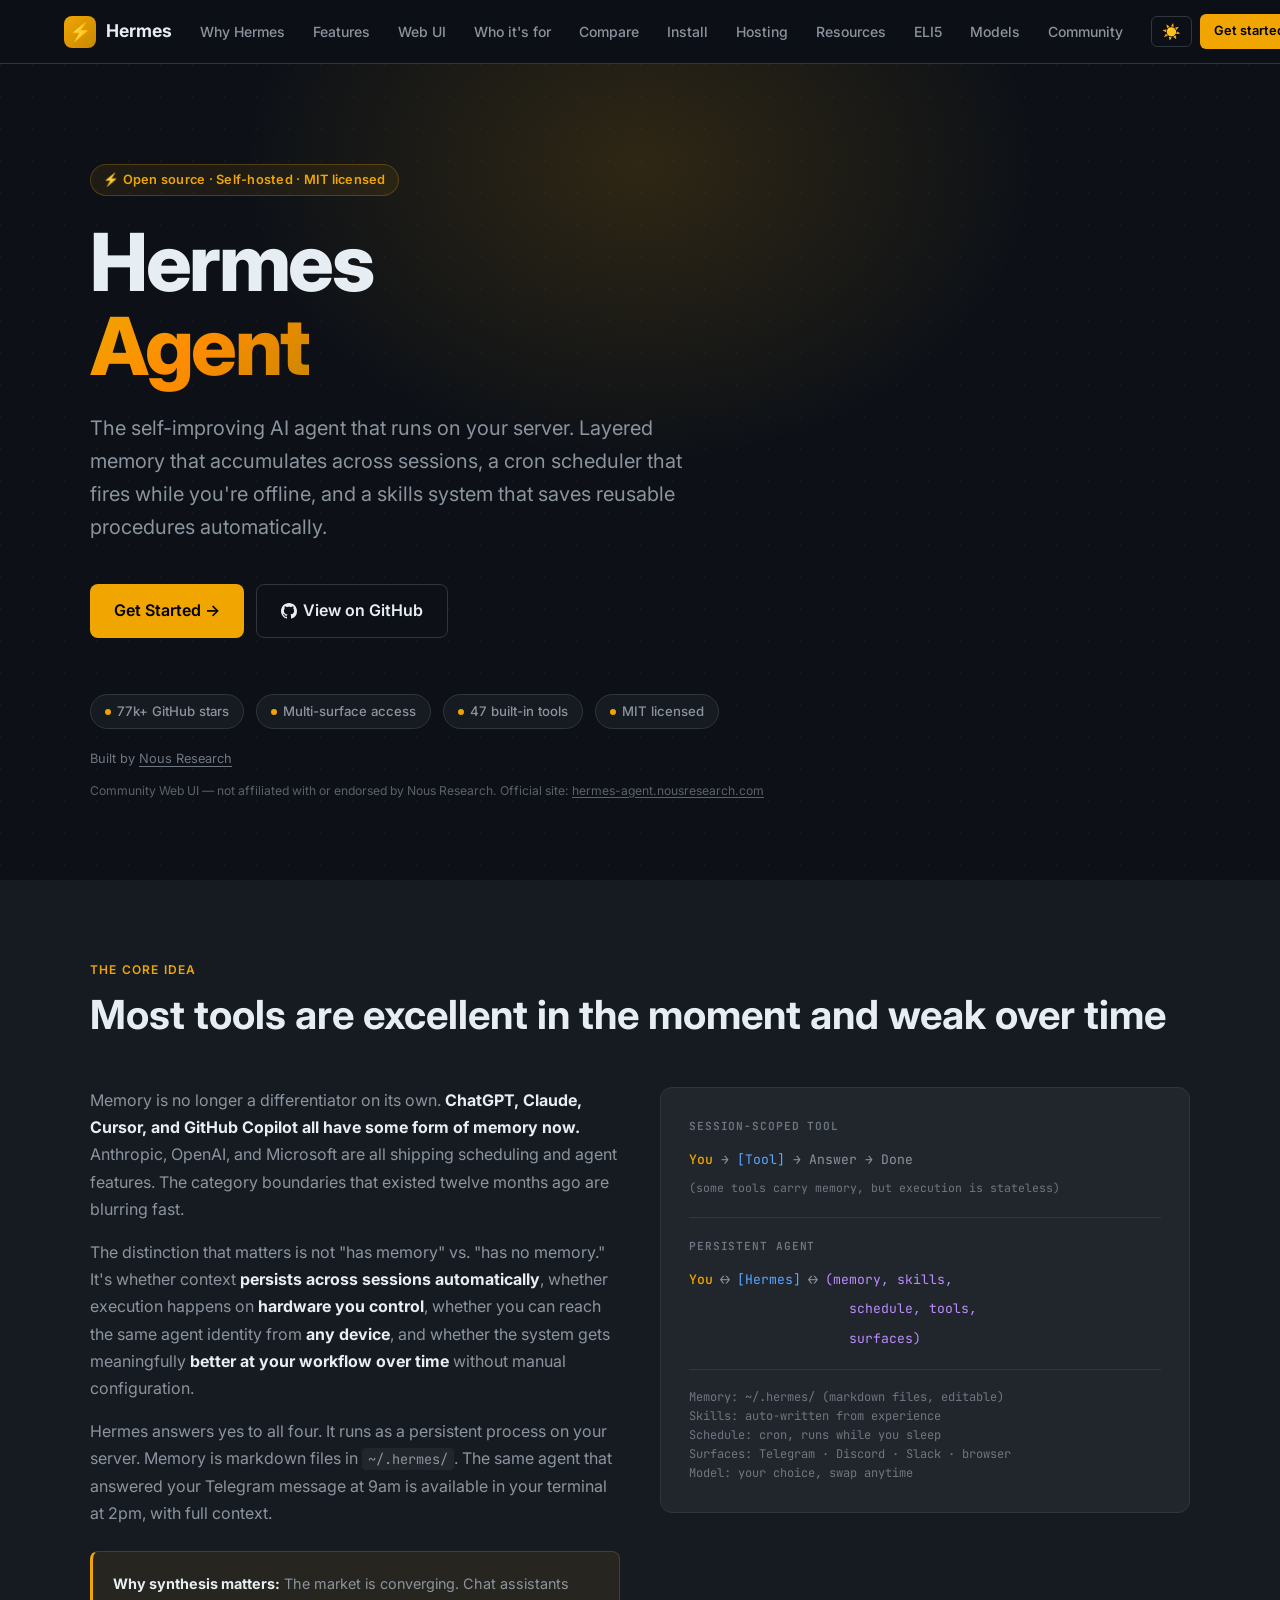
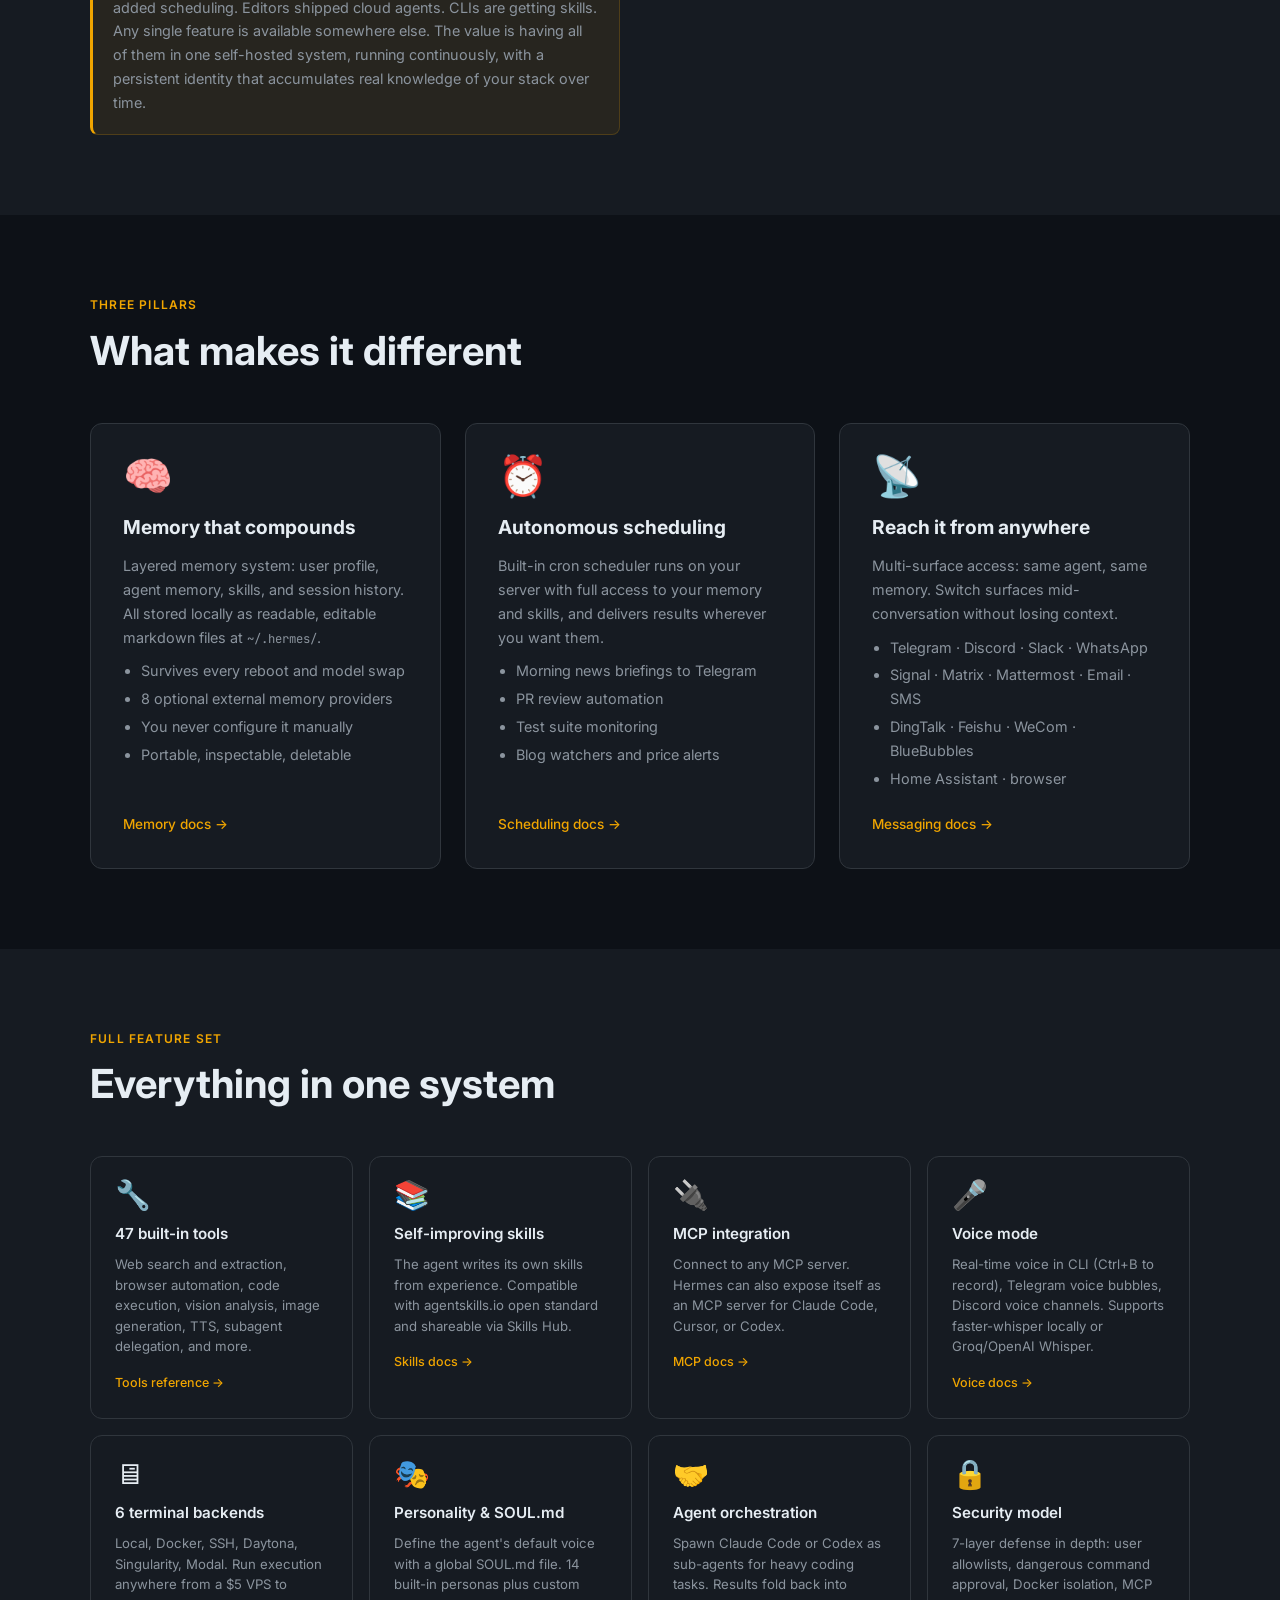
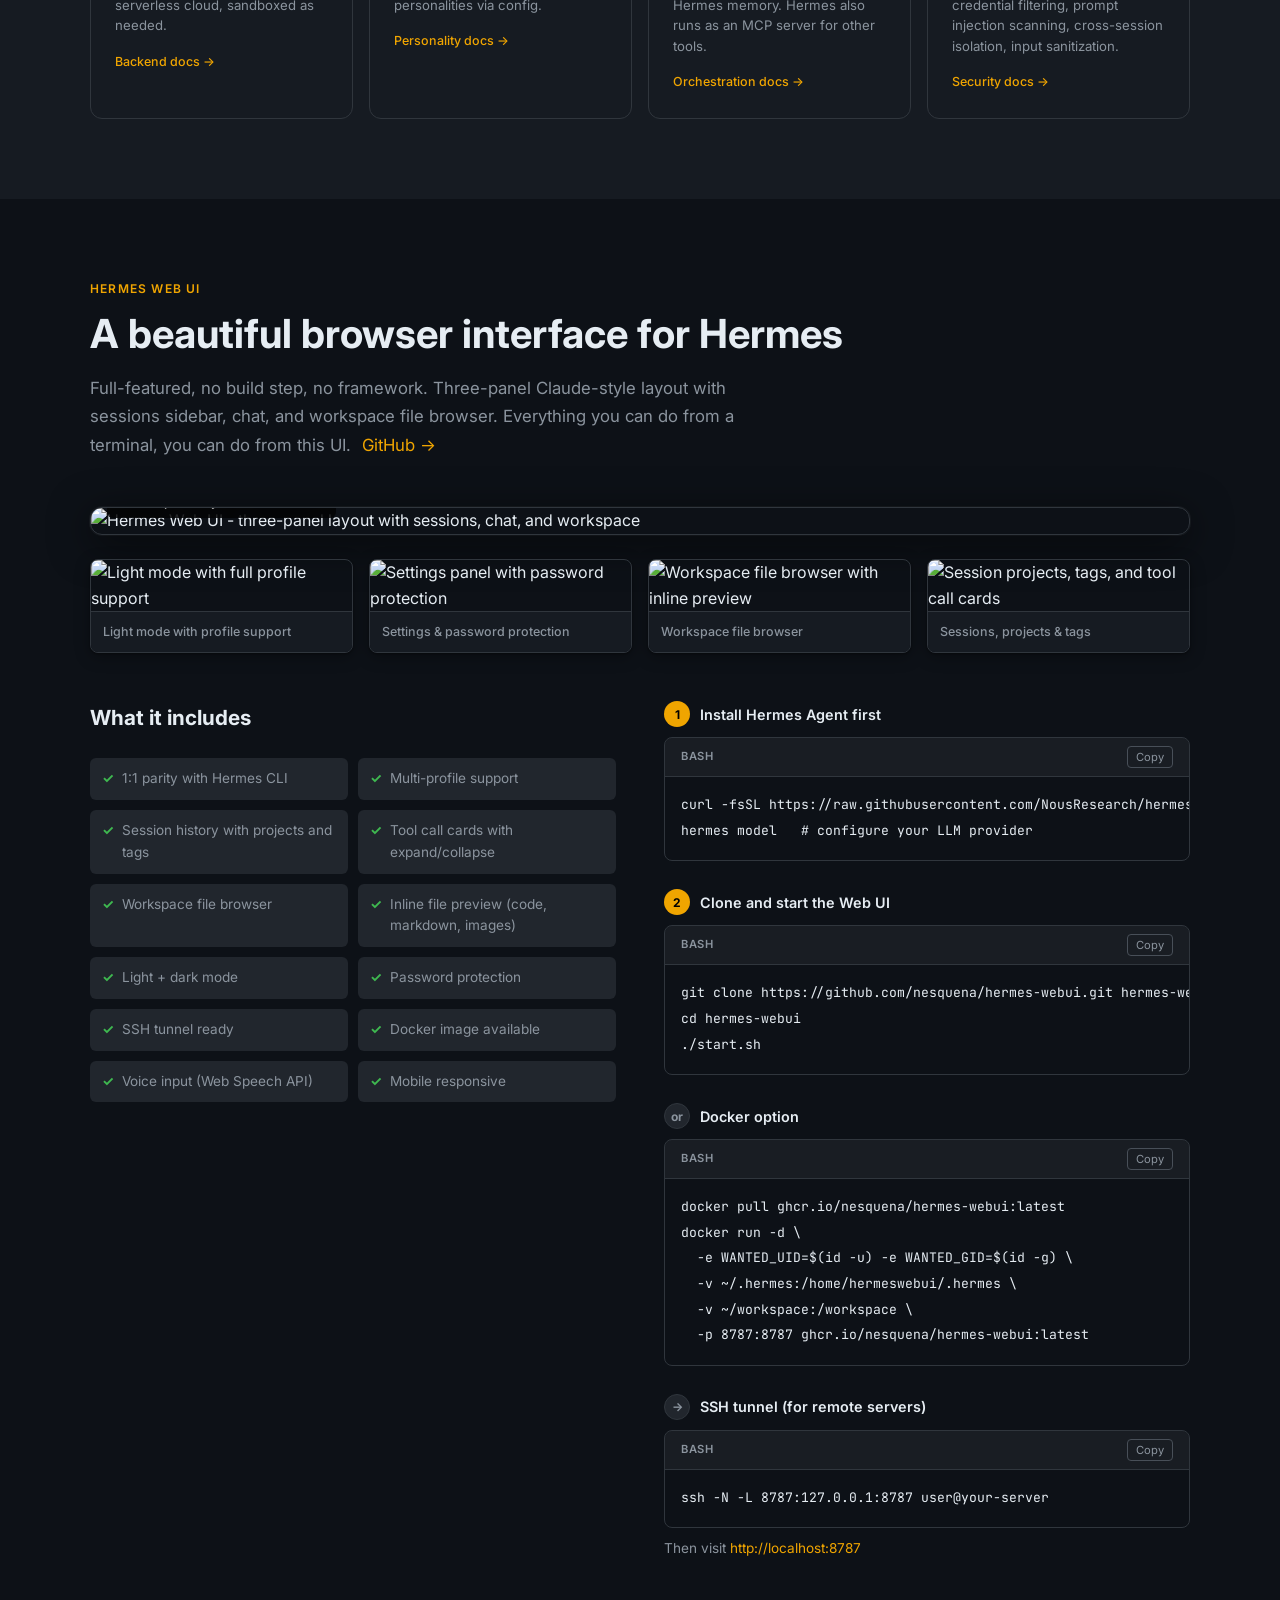
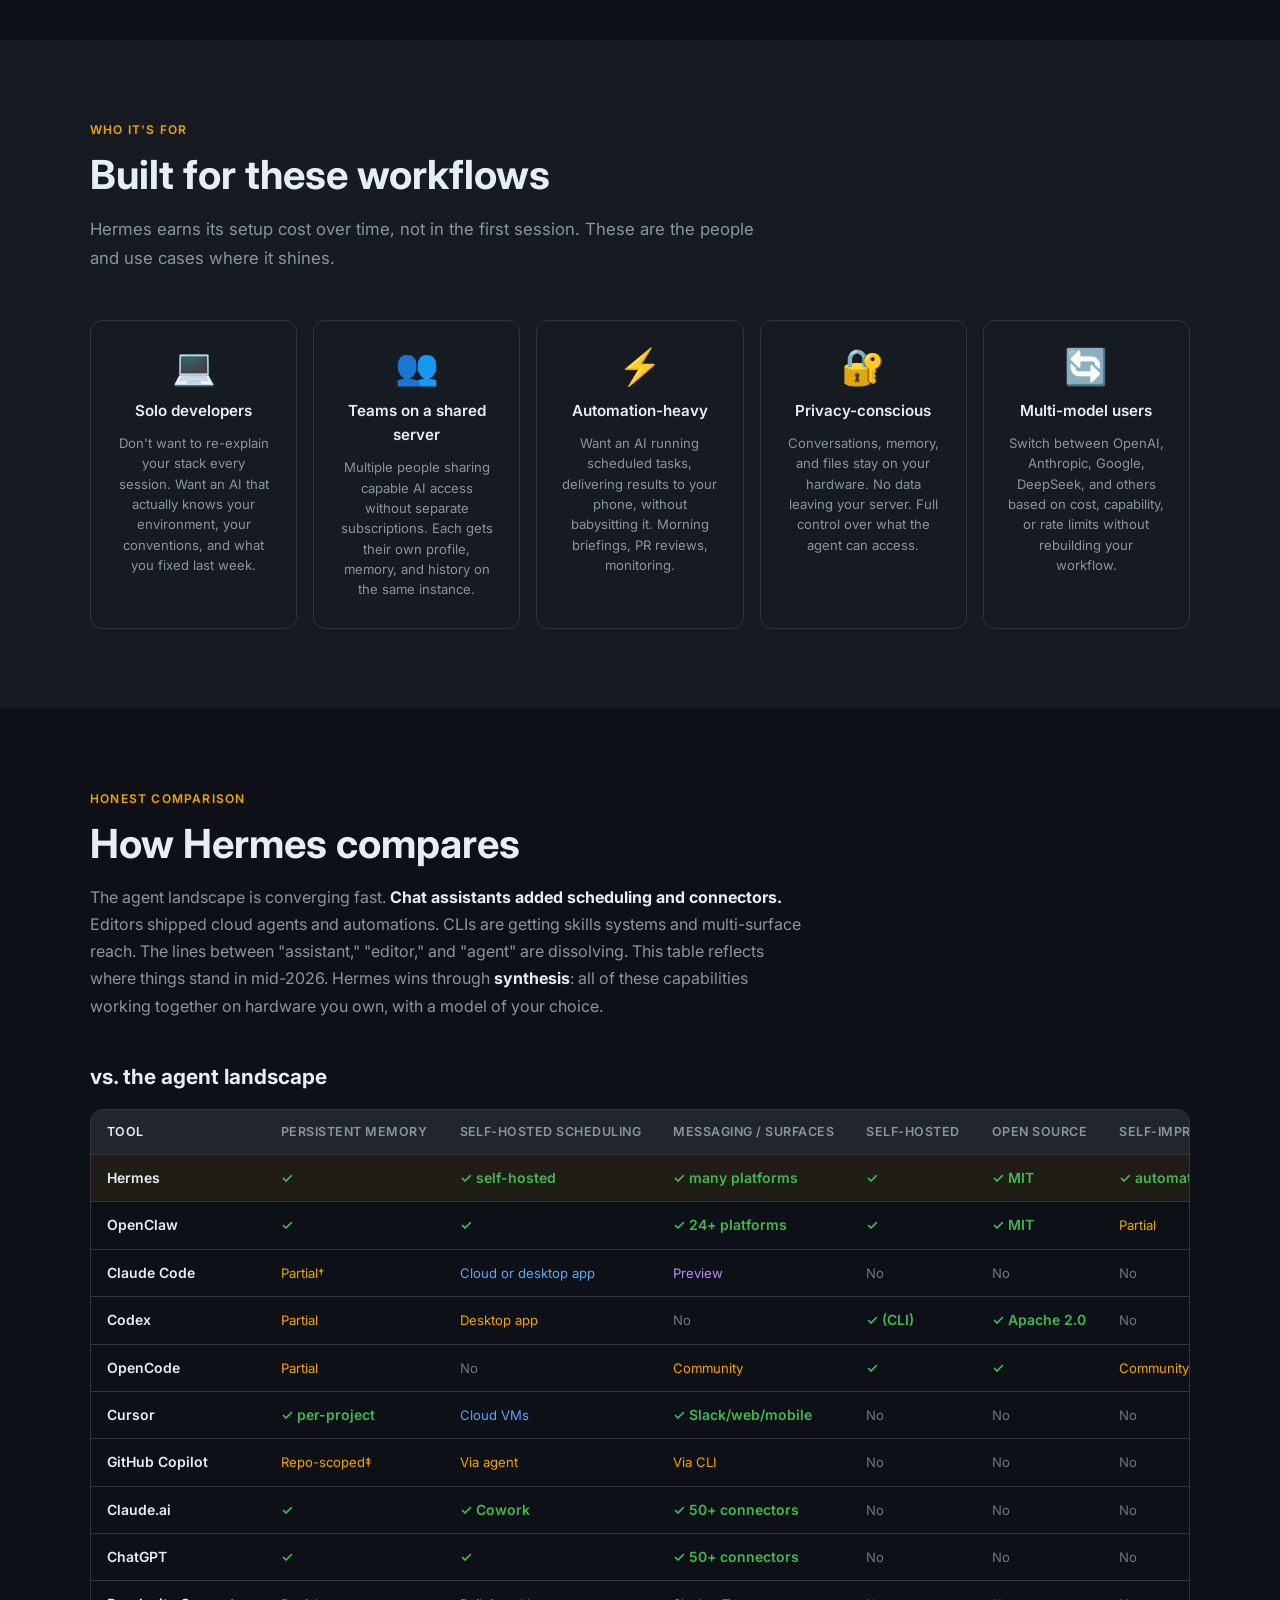
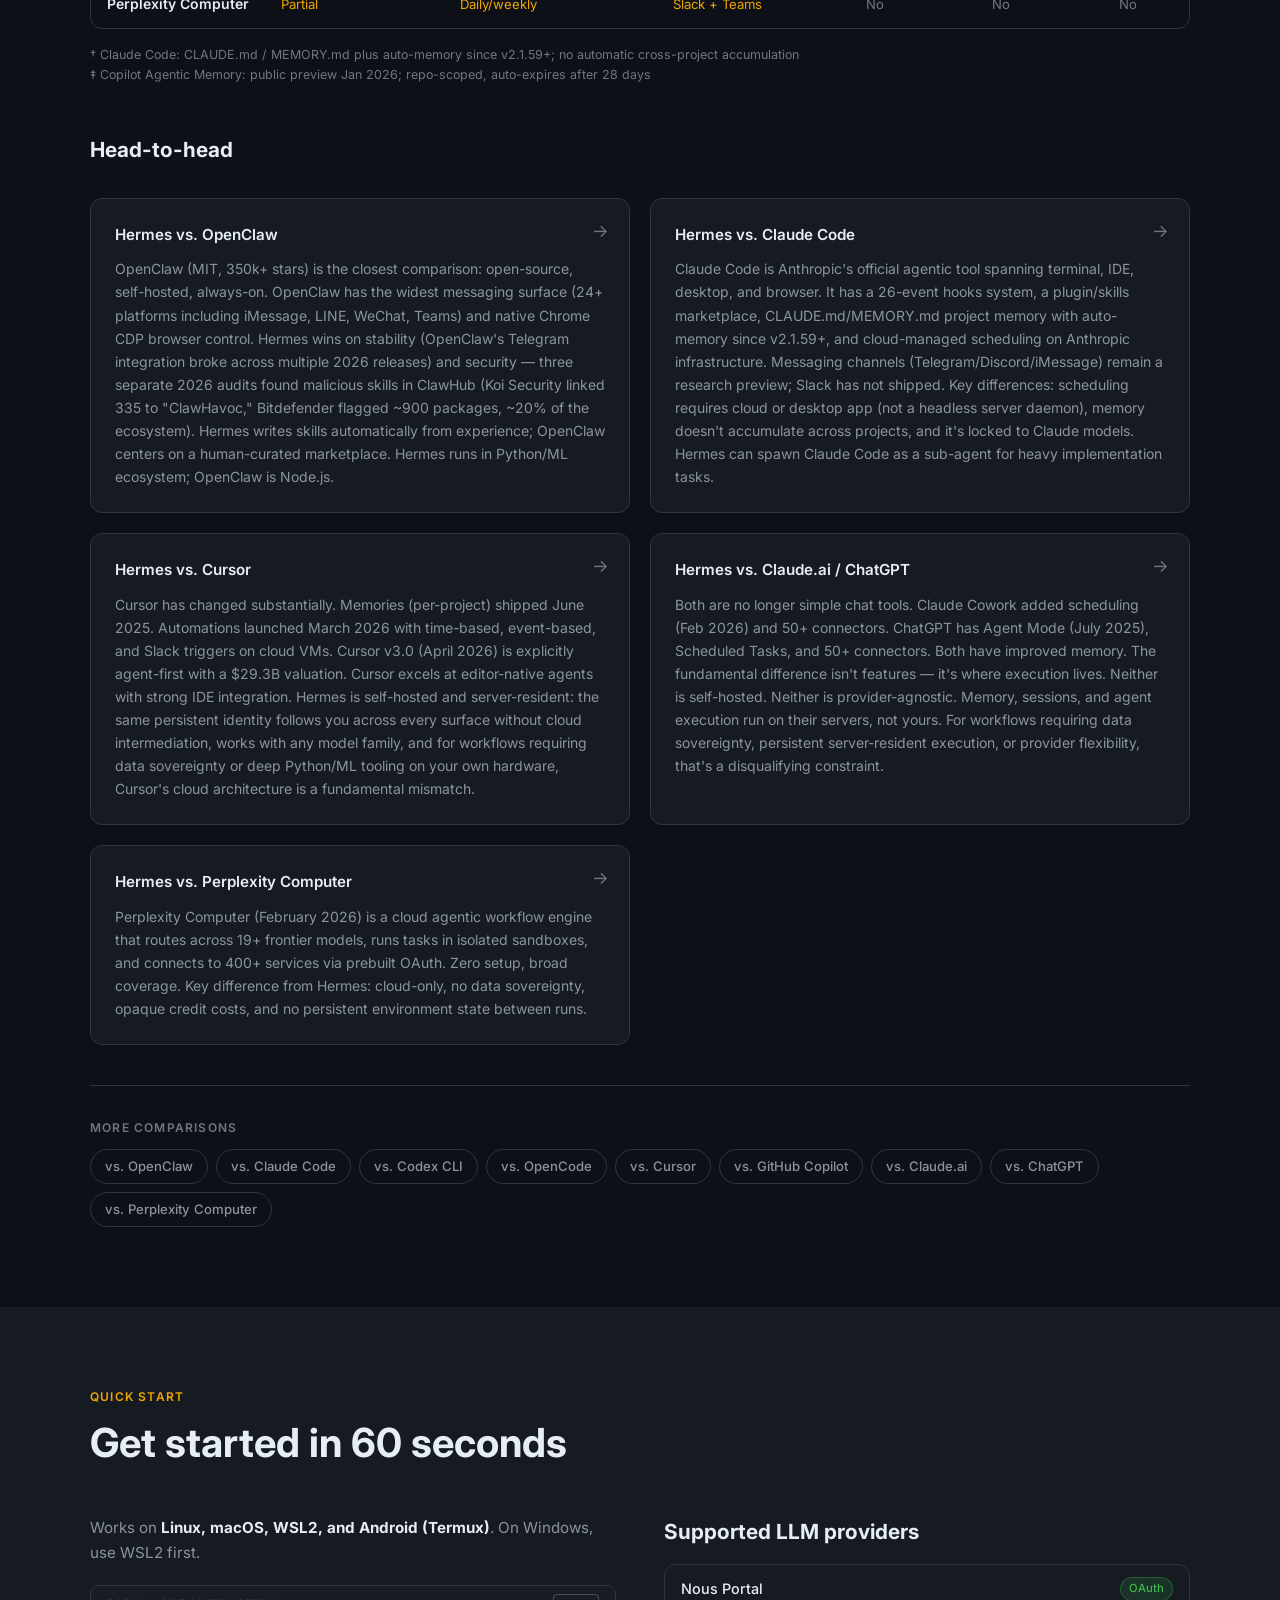
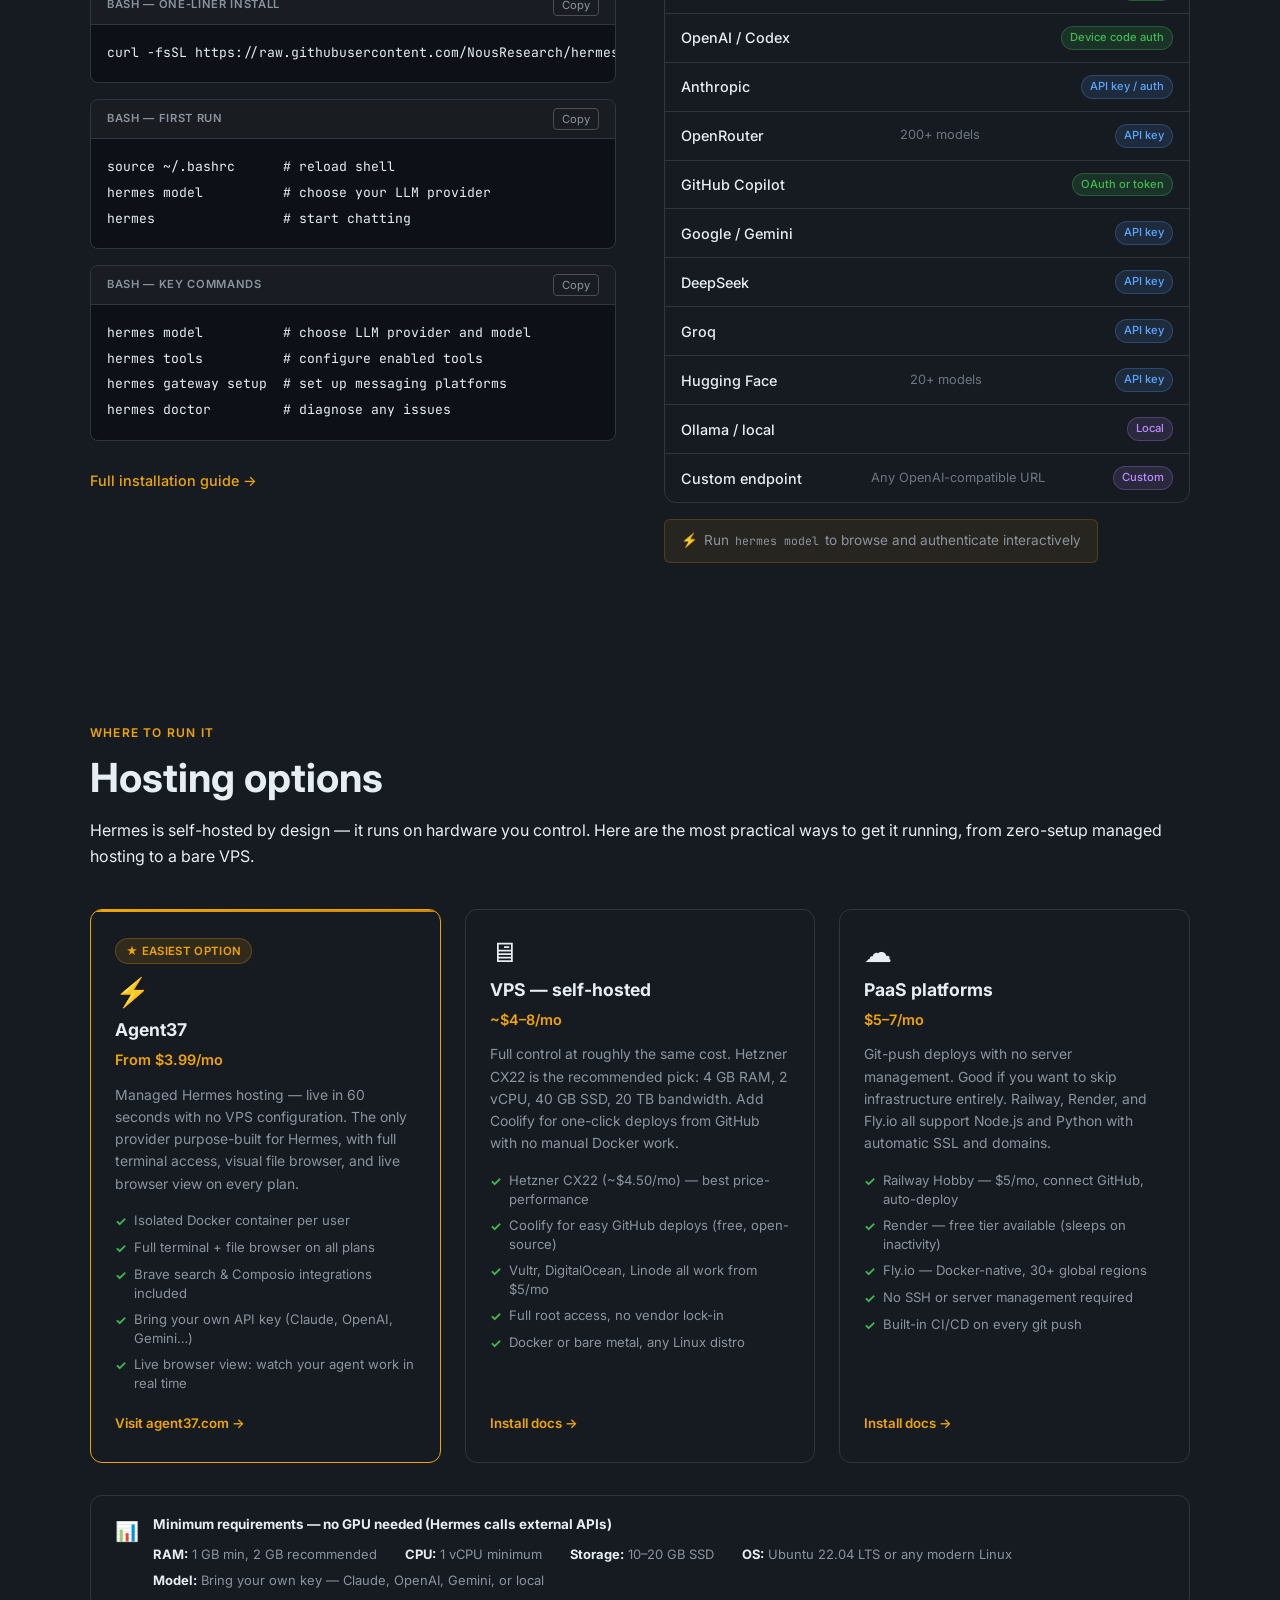
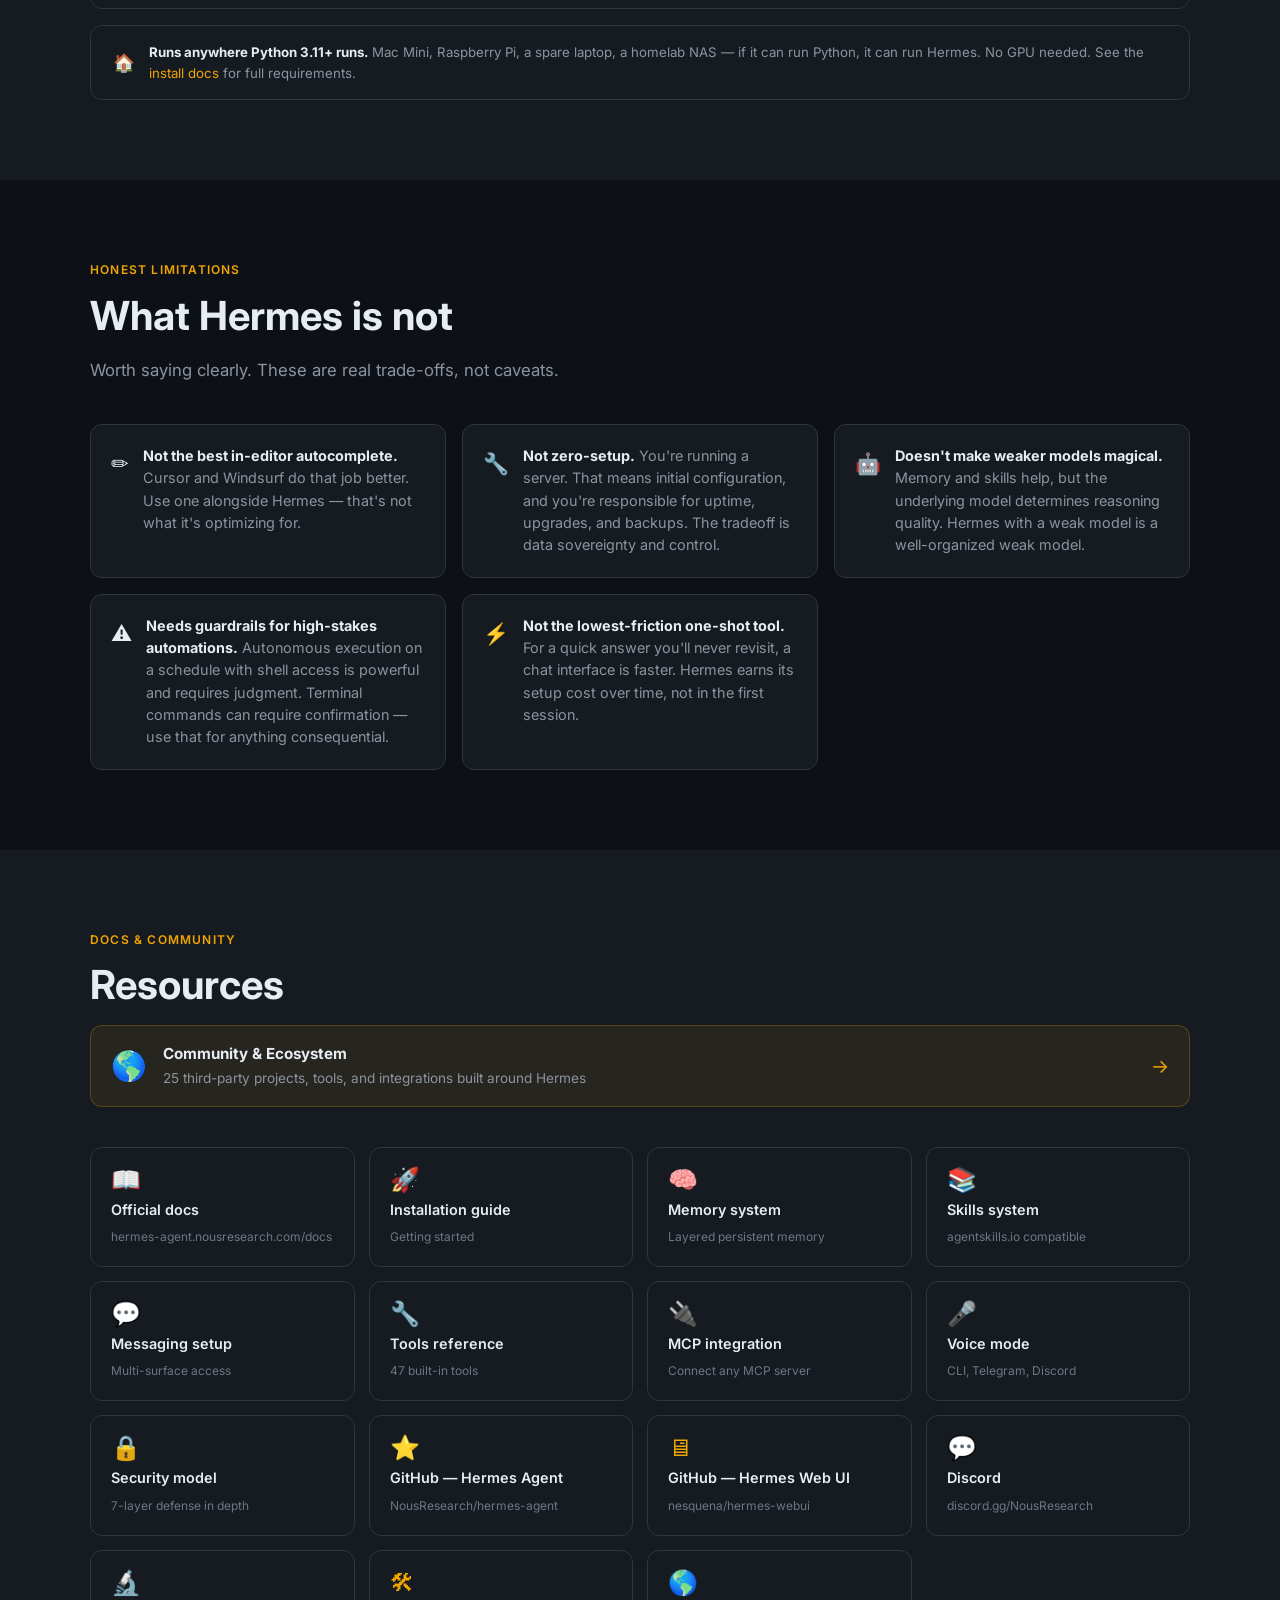
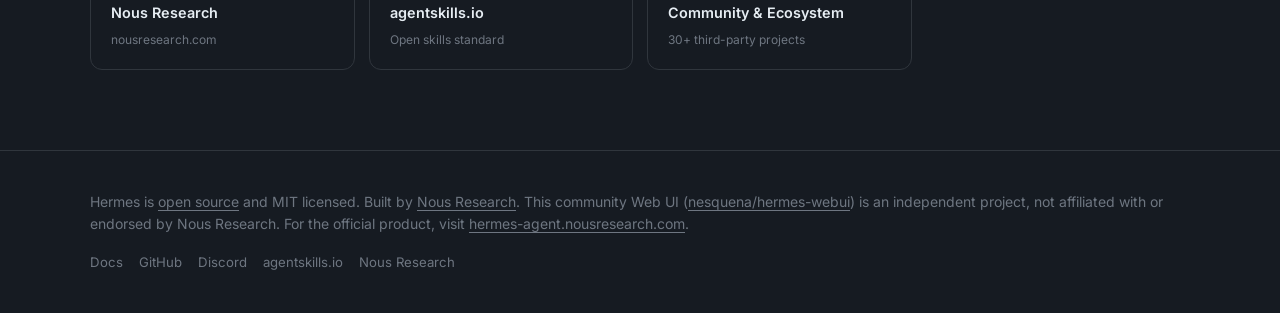
==== commit 56d6c110: "gh-pages: add local hardware callout to hosting section" ====
--- a/index.html
+++ b/index.html
@@ -1339,6 +1339,31 @@
       color: var(--text-secondary);
     }
     .hosting-specs-list li strong { color: var(--text-primary); }
+    .hosting-anywhere {
+      margin-top: 16px;
+      padding: 16px 22px;
+      background: transparent;
+      border: 1px solid var(--border);
+      border-radius: var(--radius-lg);
+      display: flex;
+      align-items: center;
+      gap: 14px;
+      flex-wrap: wrap;
+    }
+    .hosting-anywhere-icon {
+      font-size: 1.1rem;
+      flex-shrink: 0;
+    }
+    .hosting-anywhere-text {
+      flex: 1;
+      font-size: 0.83rem;
+      color: var(--text-secondary);
+      line-height: 1.55;
+      min-width: 200px;
+    }
+    .hosting-anywhere-text strong { color: var(--text-primary); }
+    .hosting-anywhere-text a { color: var(--accent); text-decoration: none; }
+    .hosting-anywhere-text a:hover { text-decoration: underline; }
     @media (max-width: 900px) {
       .hosting-grid { grid-template-columns: 1fr; }
     }
@@ -2163,6 +2188,16 @@
         </div>
       </div>
 
+      <!-- Anywhere callout -->
+      <div class="hosting-anywhere">
+        <div class="hosting-anywhere-icon">&#127968;</div>
+        <p class="hosting-anywhere-text">
+          <strong>Runs anywhere Python 3.11+ runs.</strong>
+          Mac Mini, Raspberry Pi, a spare laptop, a homelab NAS &#8212; if it can run Python, it can run Hermes.
+          No GPU needed. See the <a href="https://hermes-agent.nousresearch.com/docs/getting-started/installation" target="_blank" rel="noopener">install docs</a> for full requirements.
+        </p>
+      </div>
+
     </div>
   </section>
 
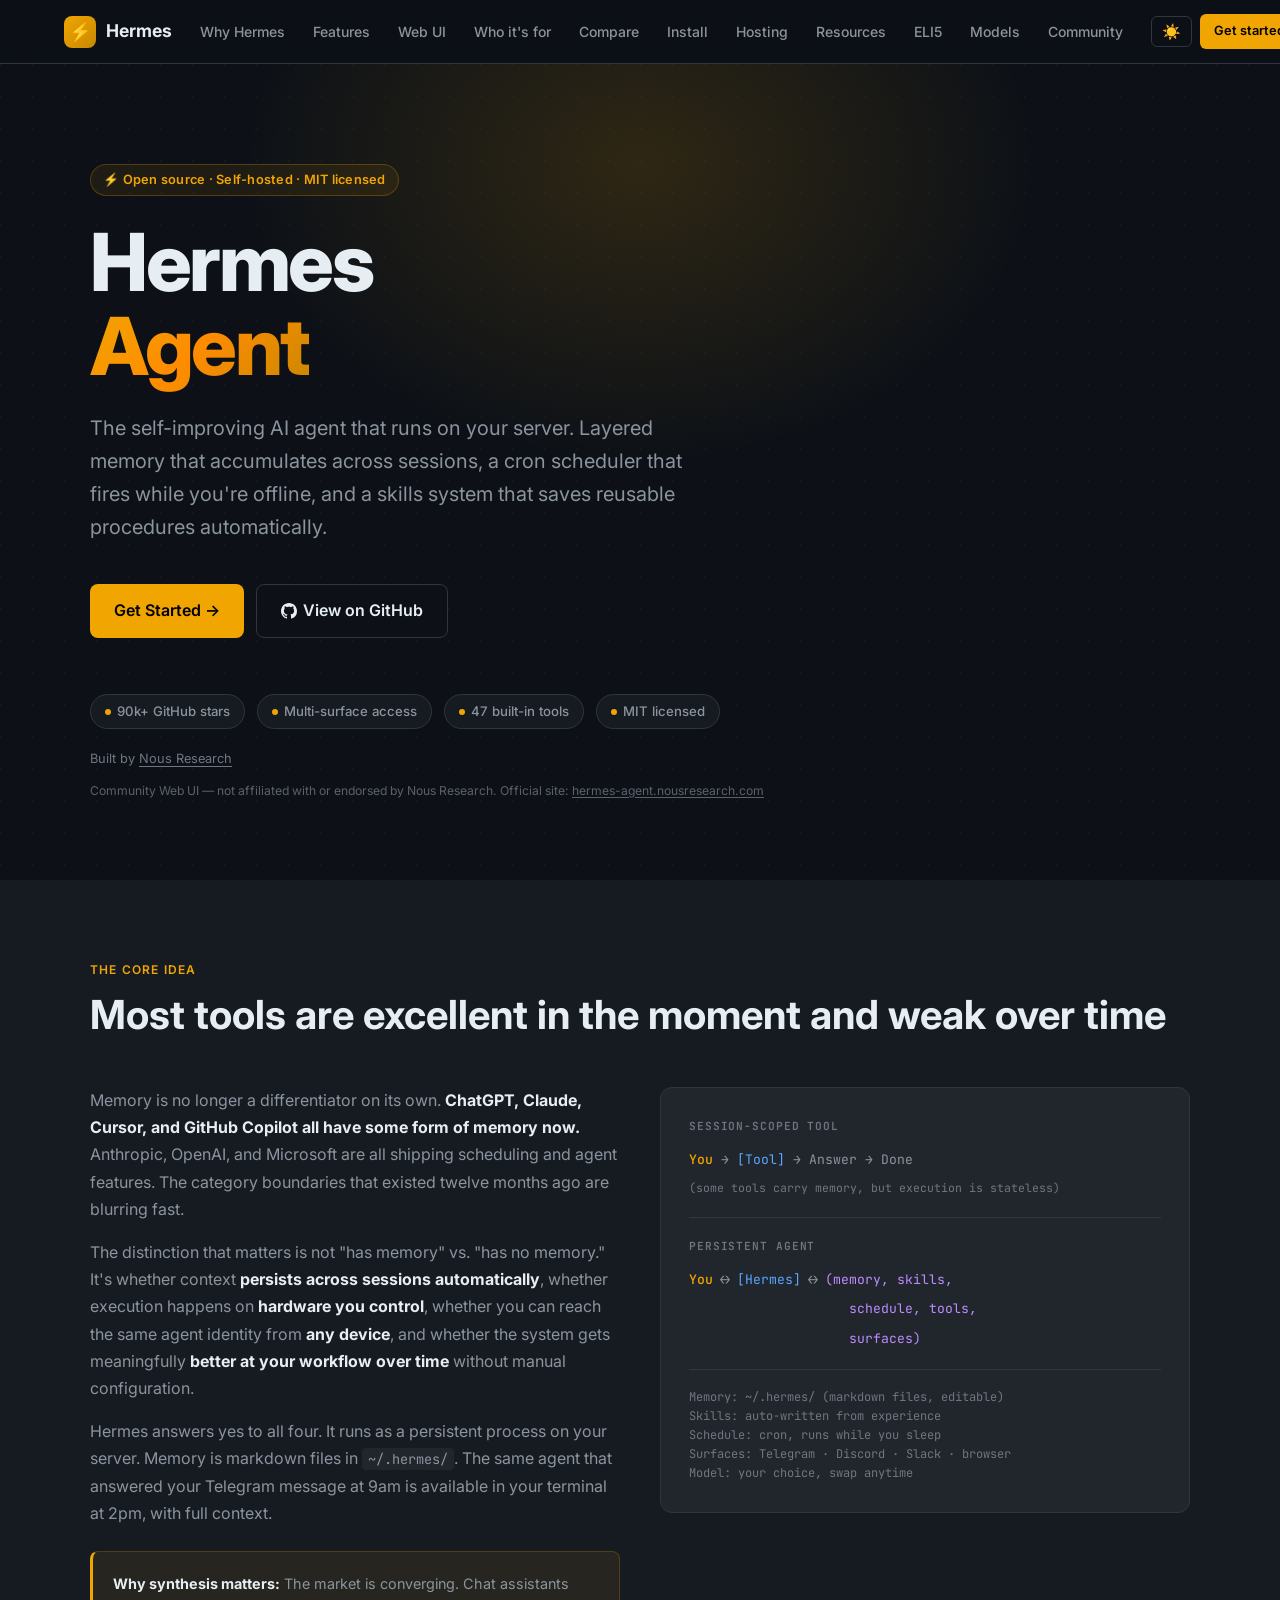
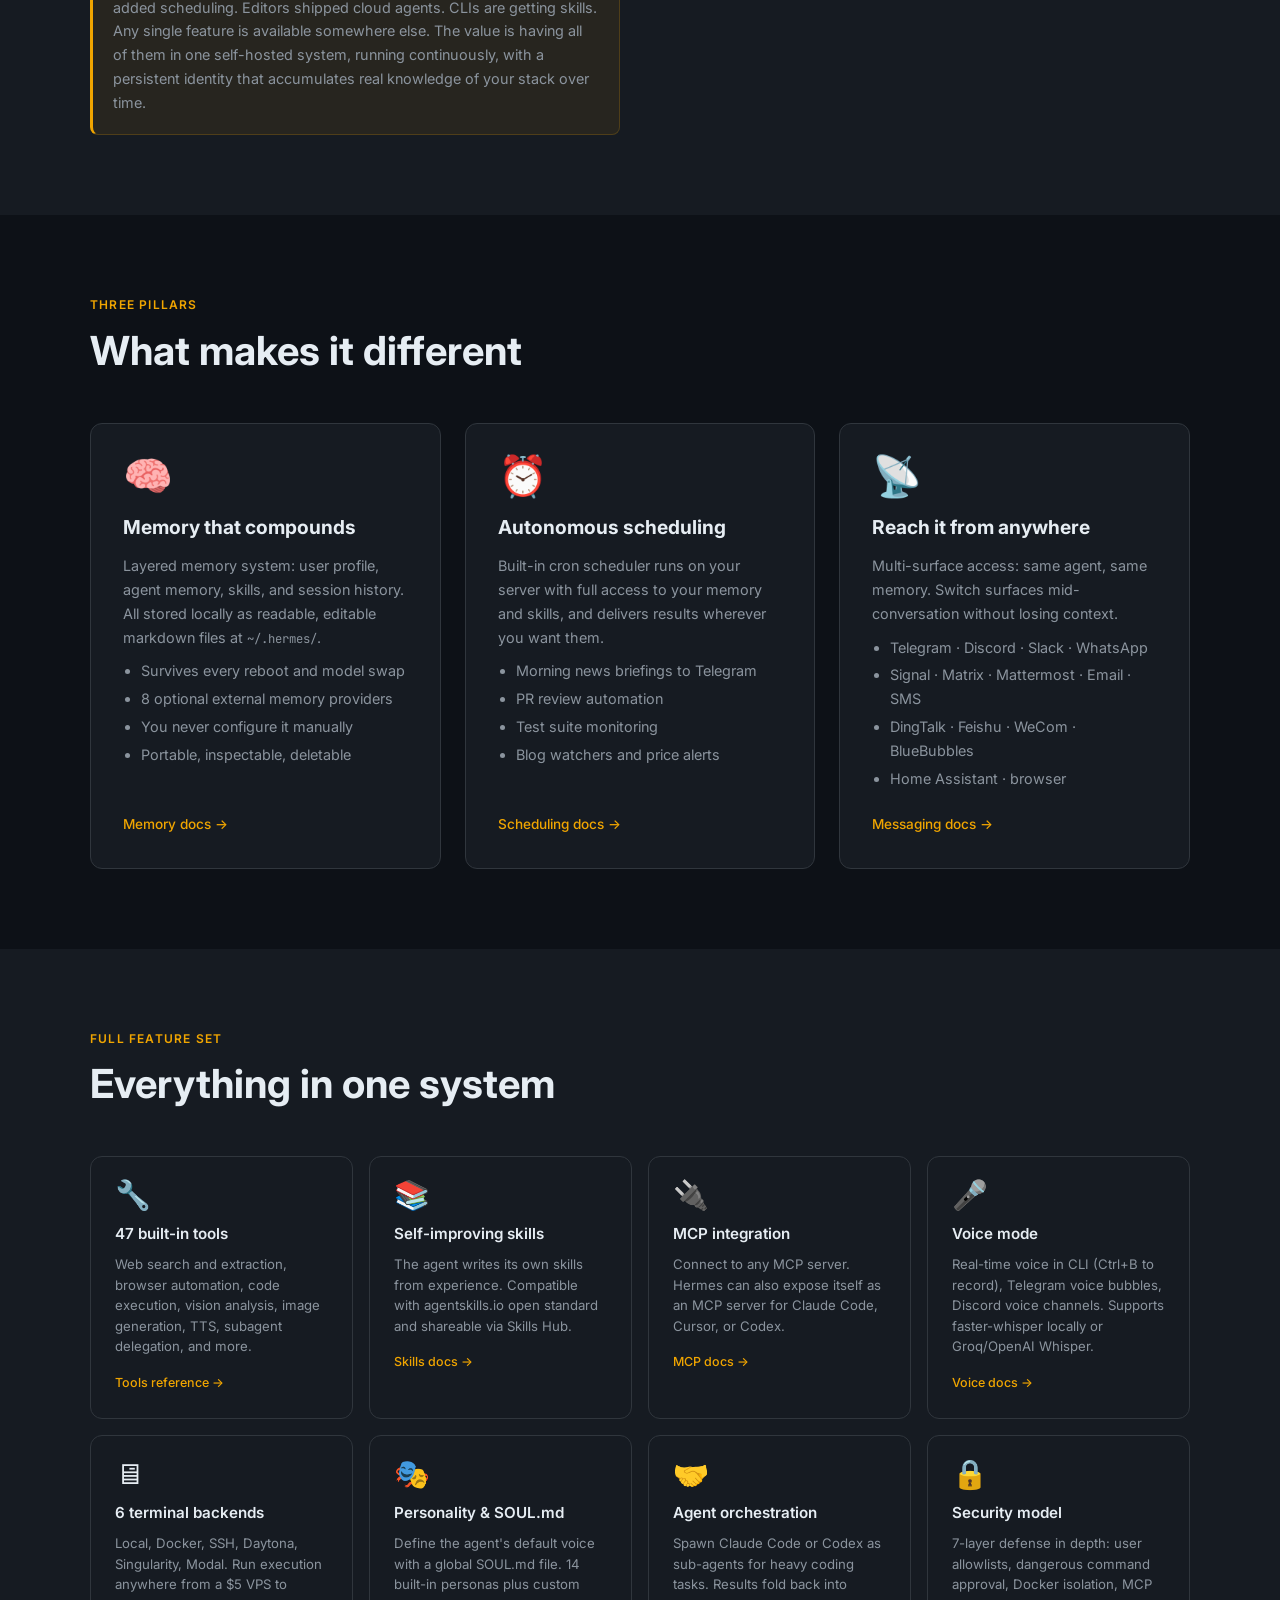
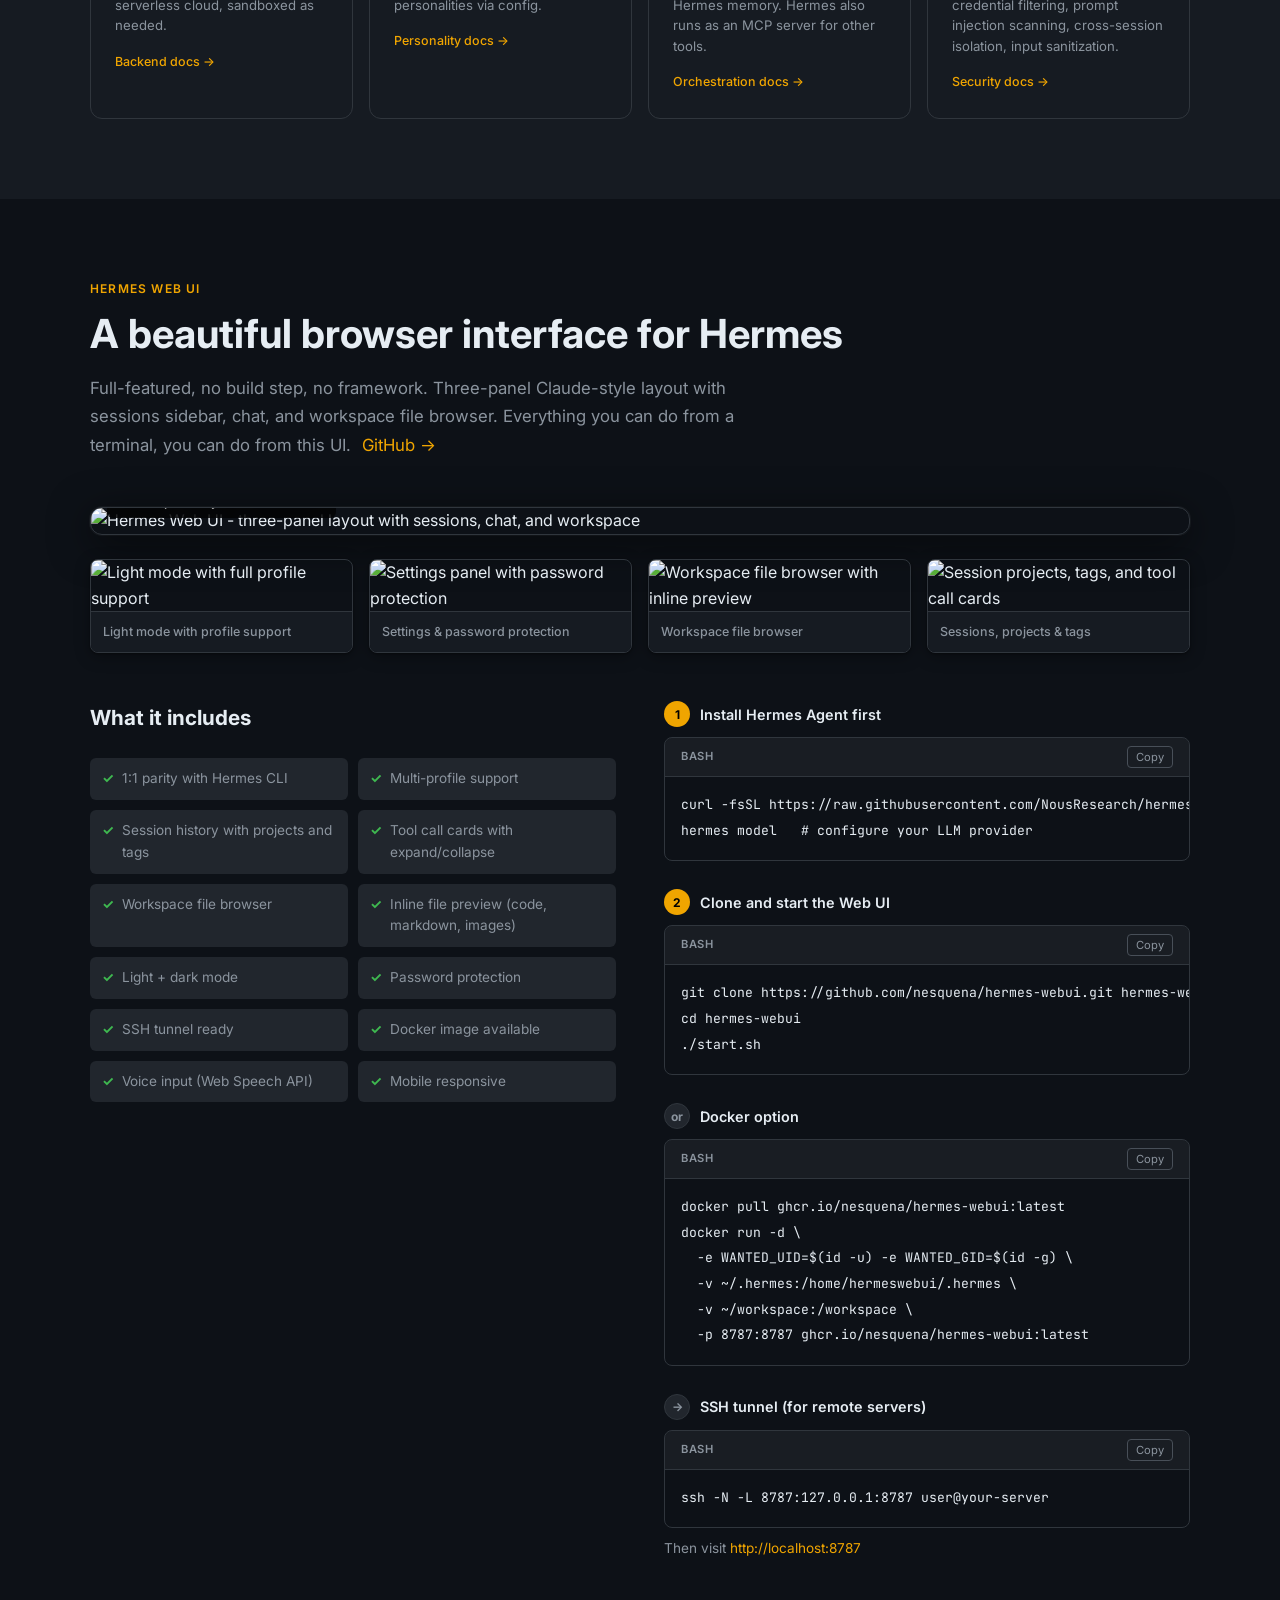
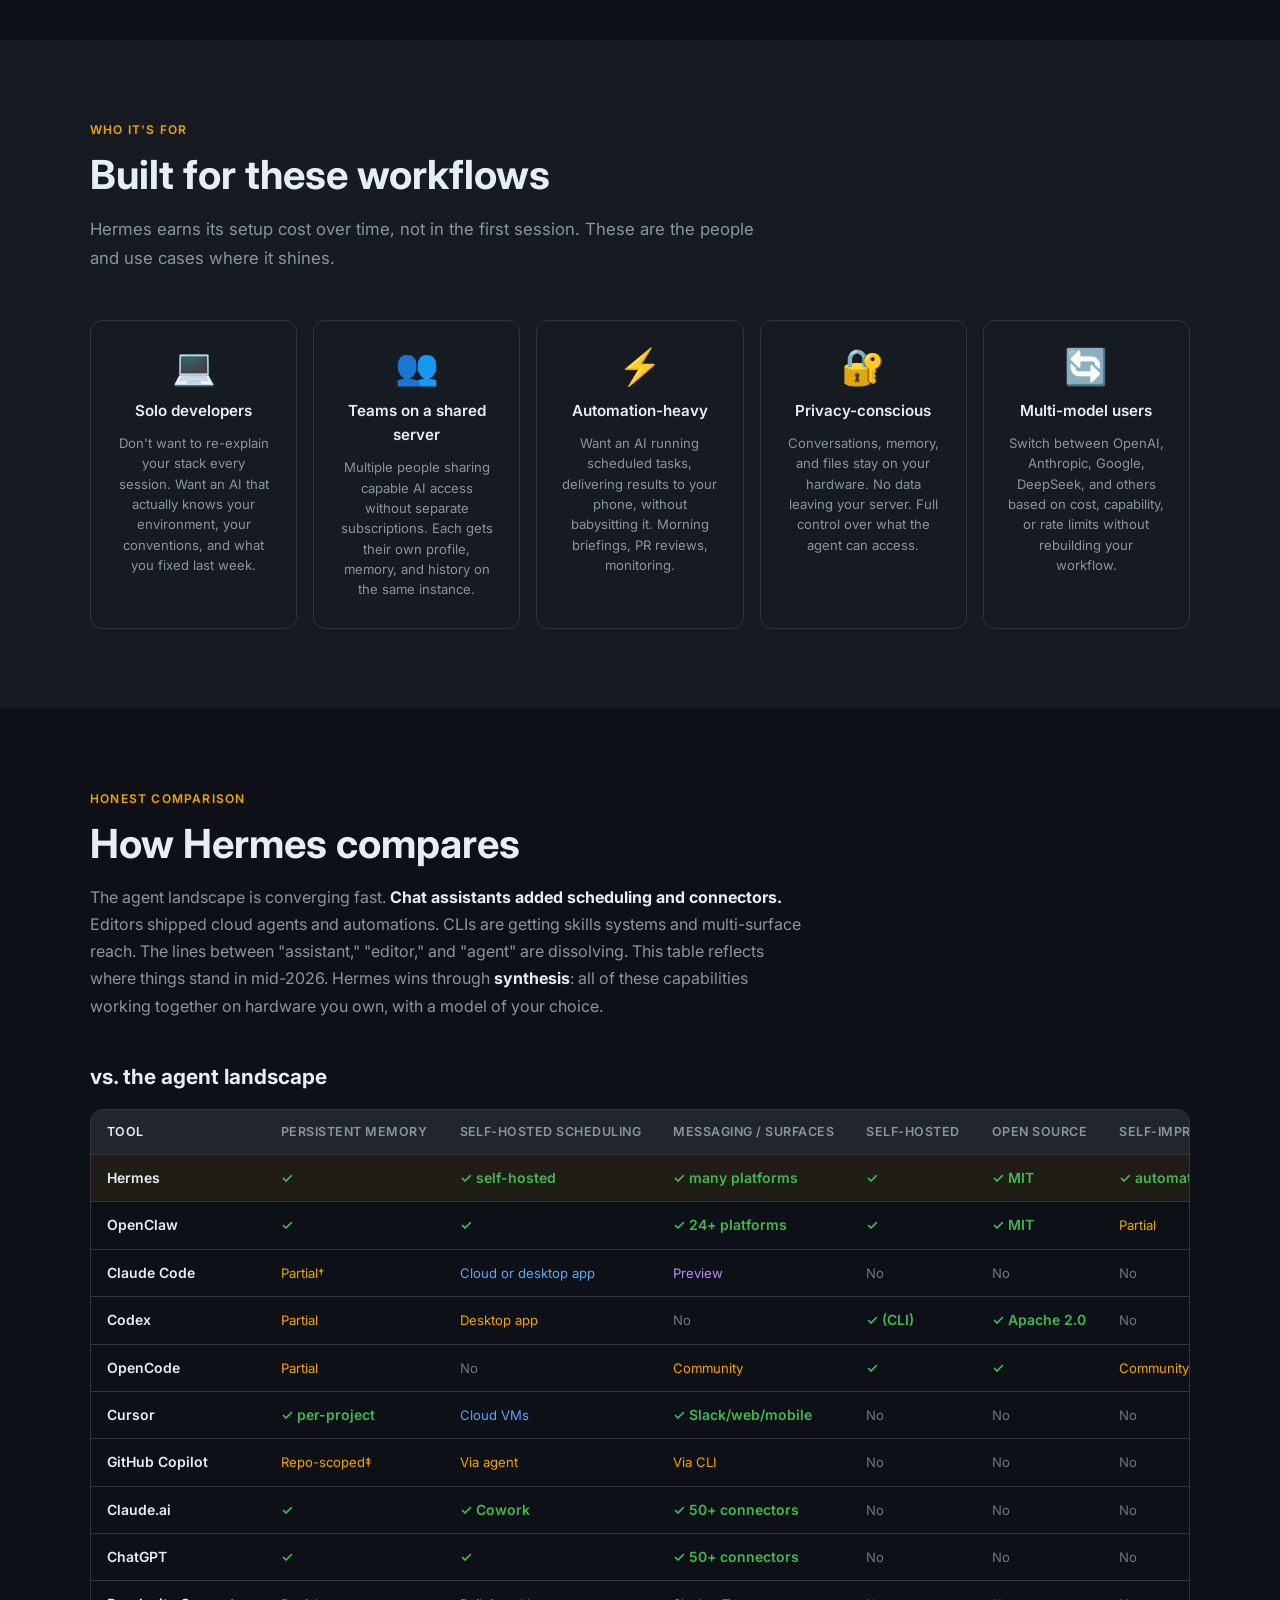
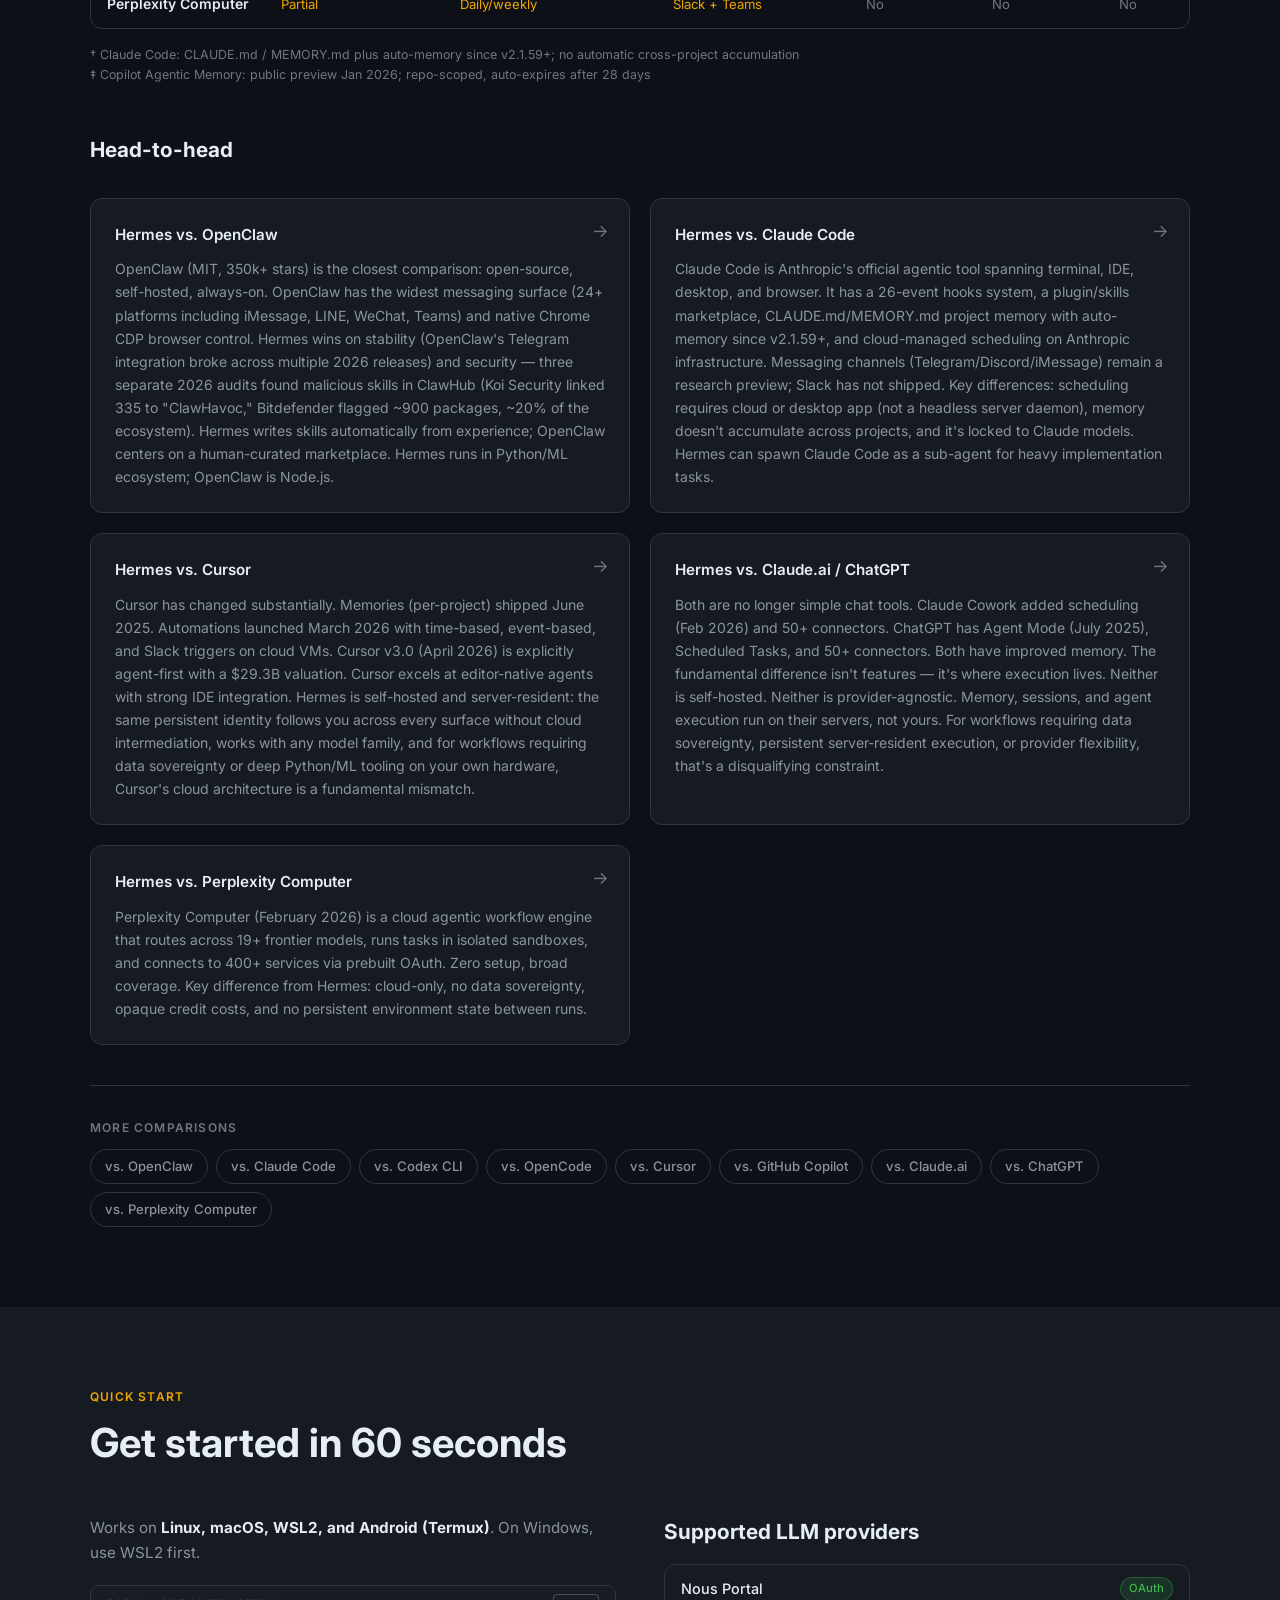
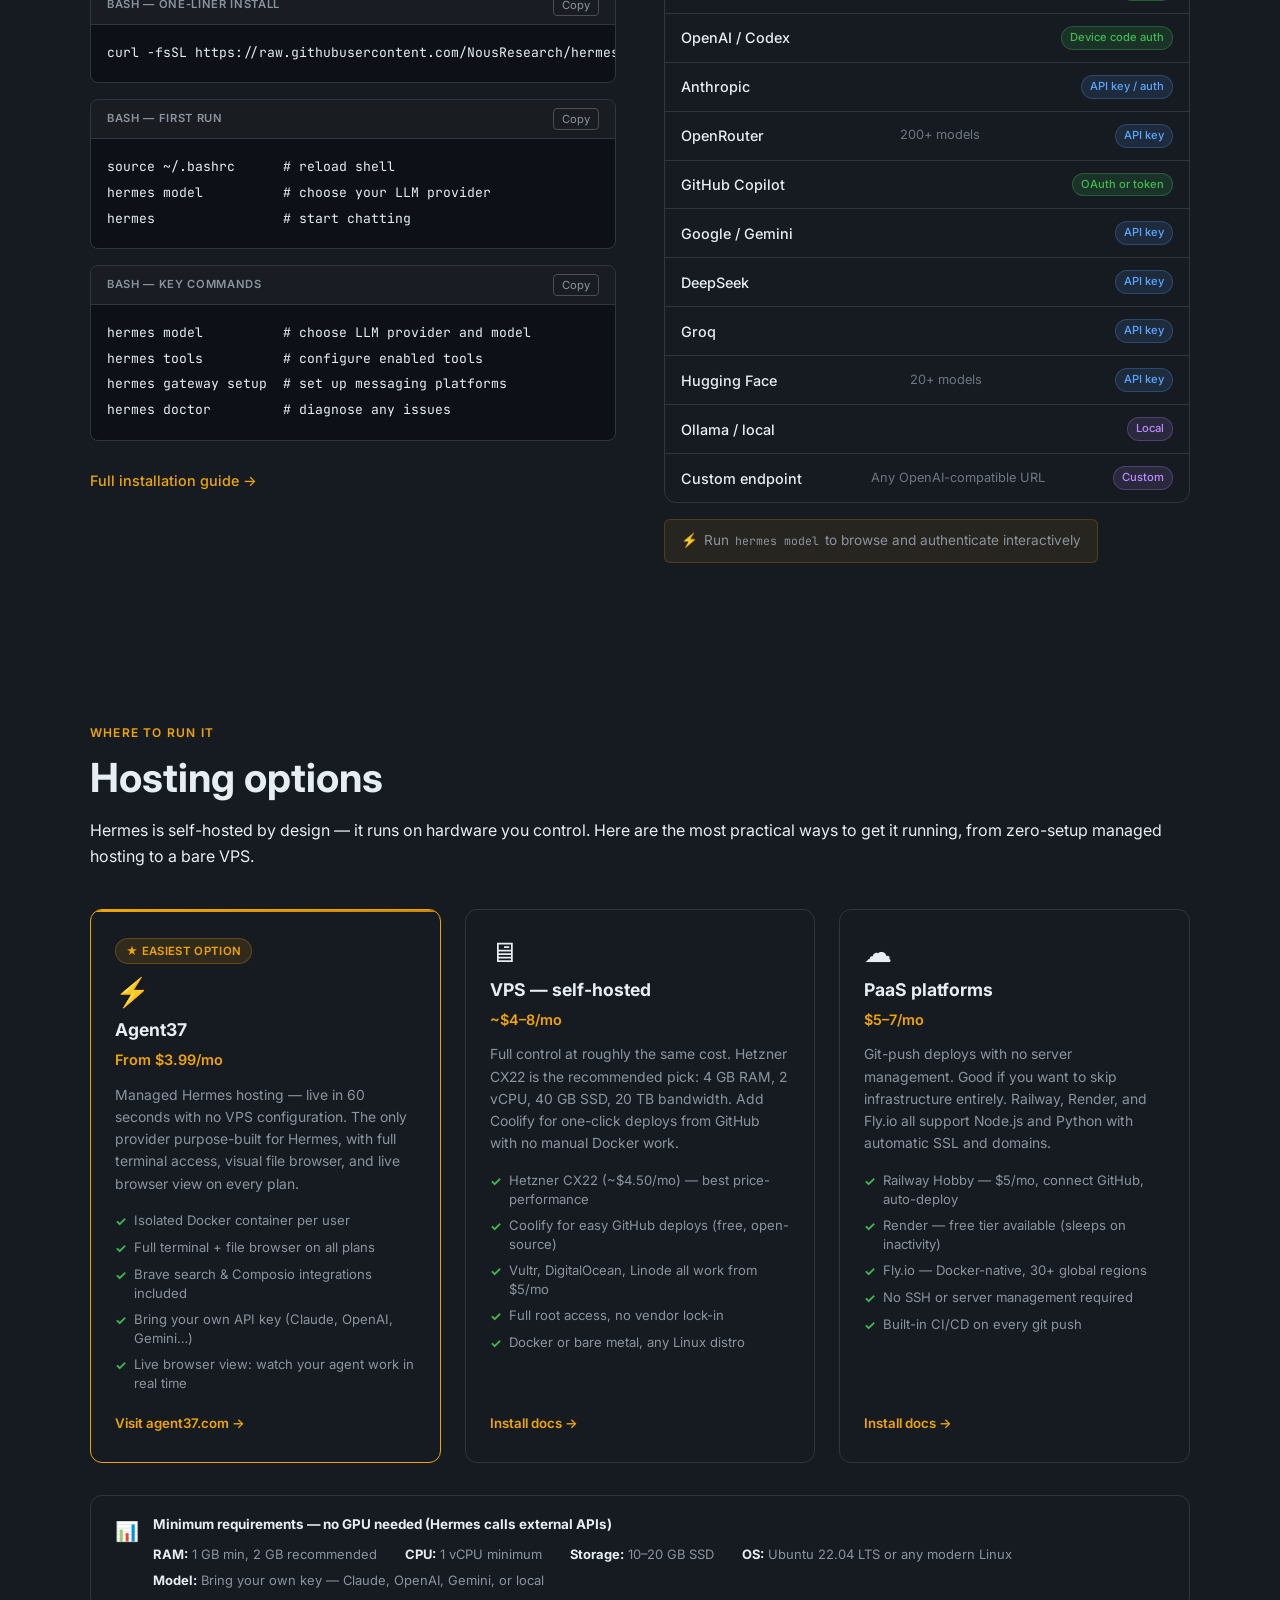
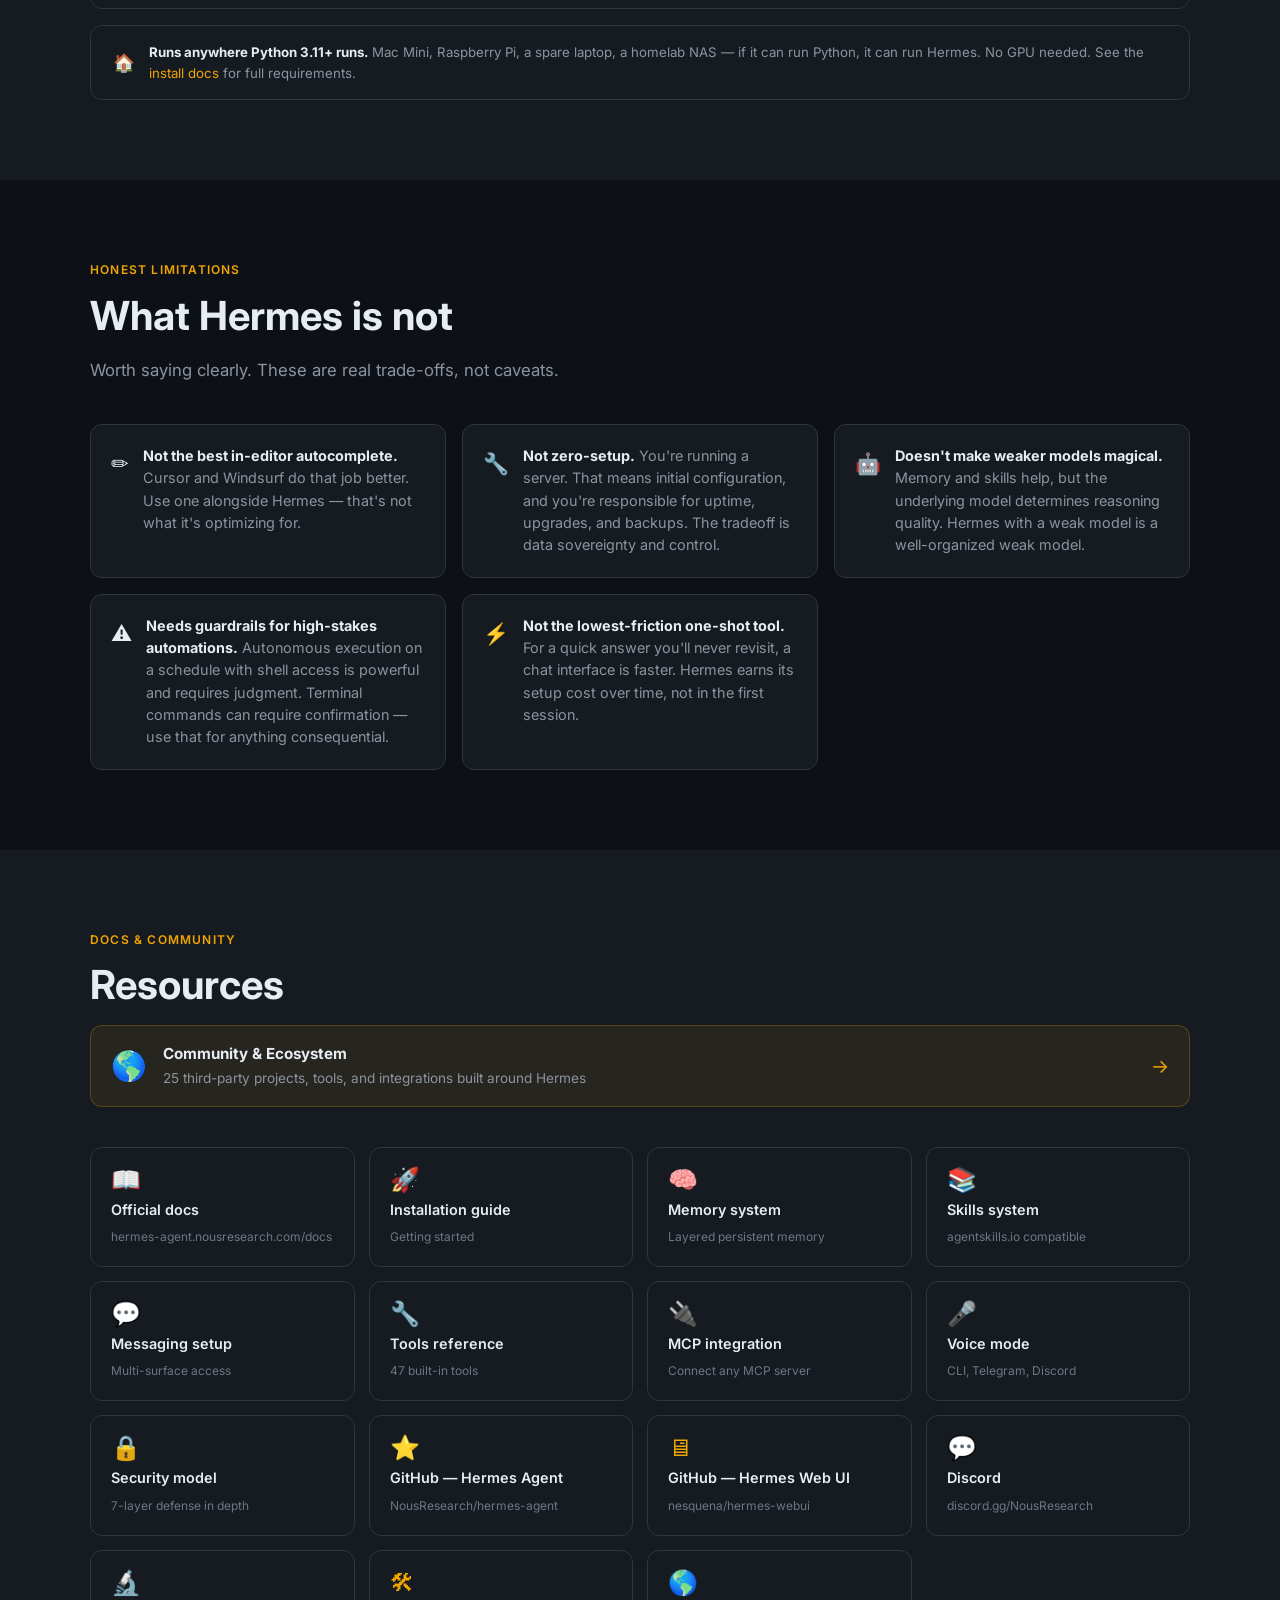
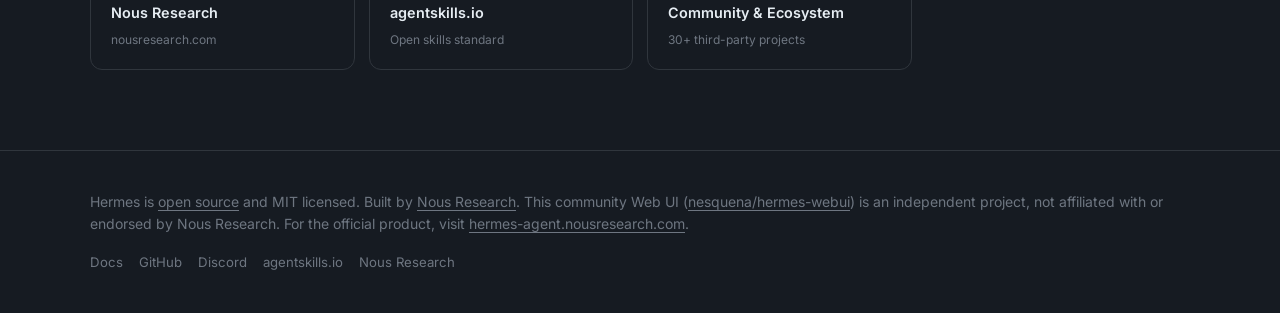
==== commit 665c7d03: "docs: update star counts — hermes-agent 77k→90k, webui 1.8k→2.2k, gbrain 7.4k→8.3k, hindsight 9.1k→9" ====
--- a/index.html
+++ b/index.html
@@ -1446,7 +1446,7 @@
         </a>
       </div>
       <div class="hero-stats">
-        <span class="stat-badge"><span class="dot"></span>77k+ GitHub stars</span>
+        <span class="stat-badge"><span class="dot"></span>90k+ GitHub stars</span>
         <span class="stat-badge"><span class="dot"></span>Multi-surface access</span>
         <span class="stat-badge"><span class="dot"></span>47 built-in tools</span>
         <span class="stat-badge"><span class="dot"></span>MIT licensed</span>
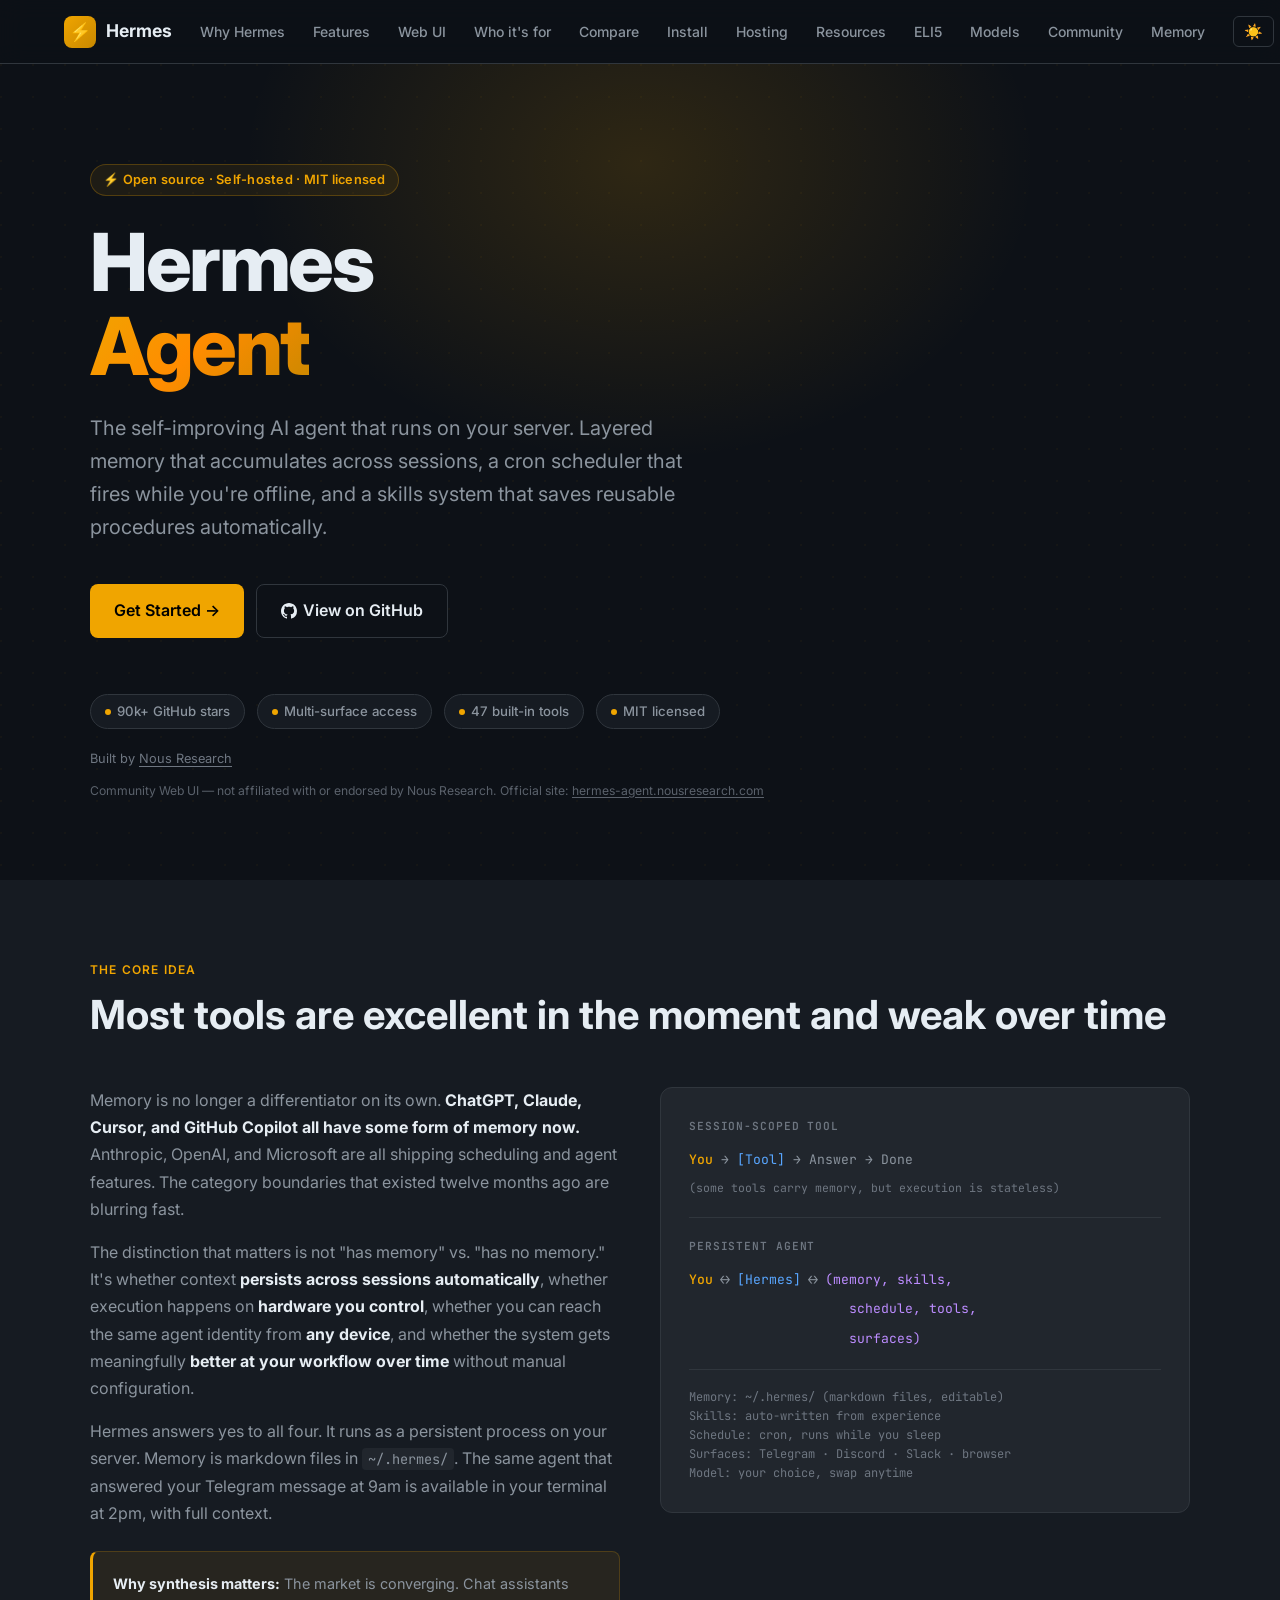
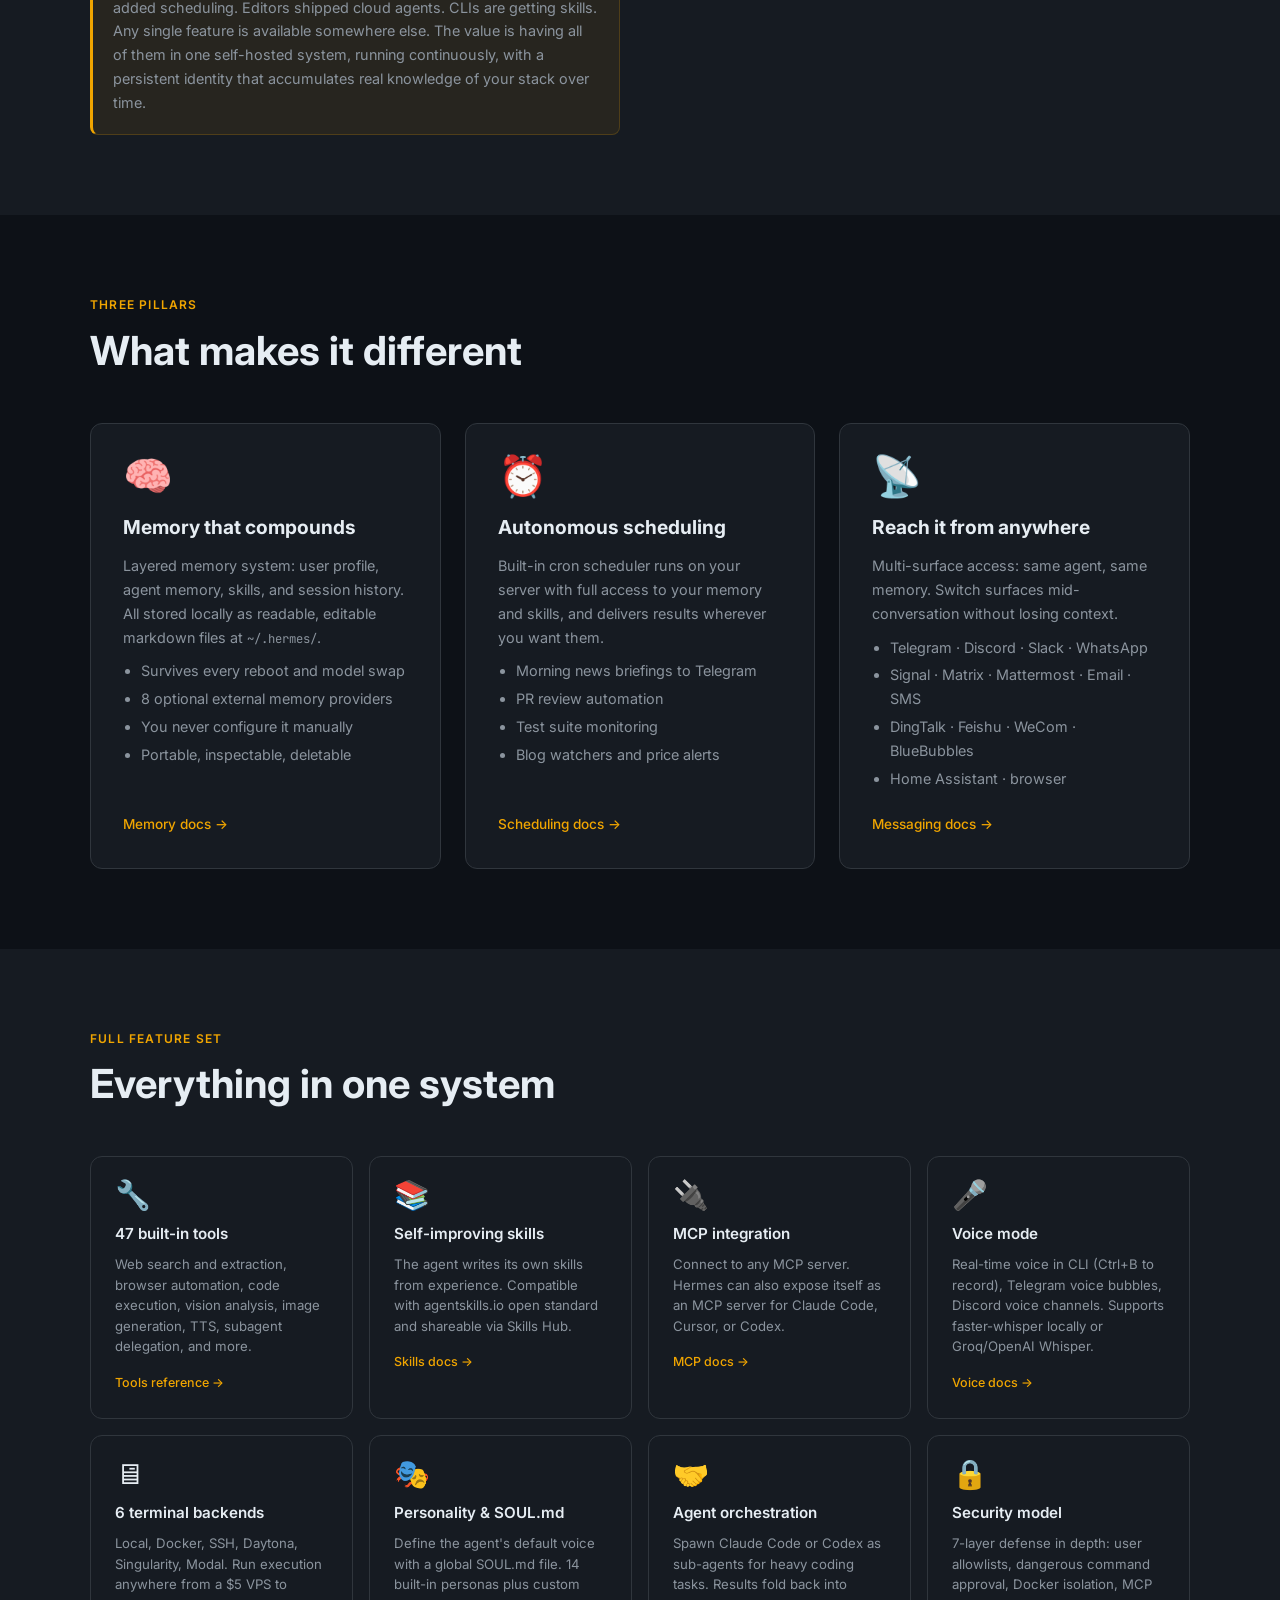
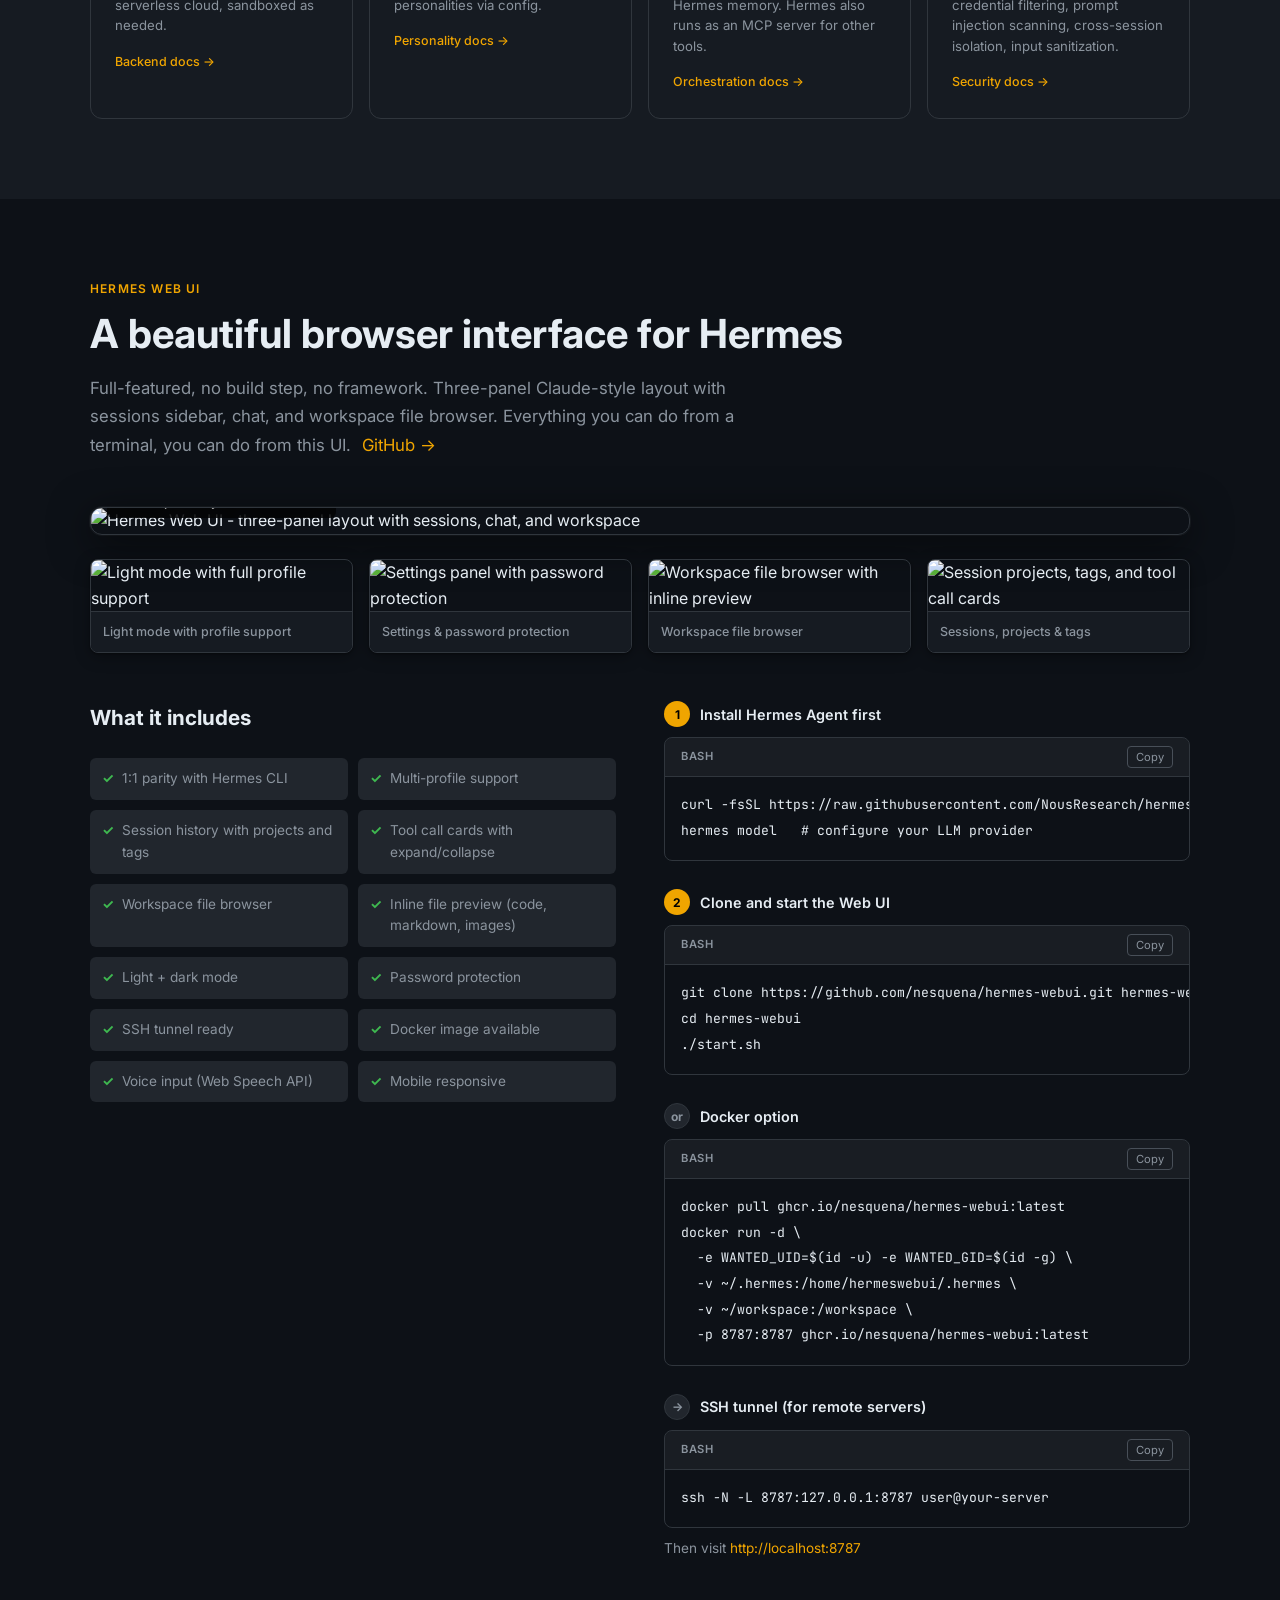
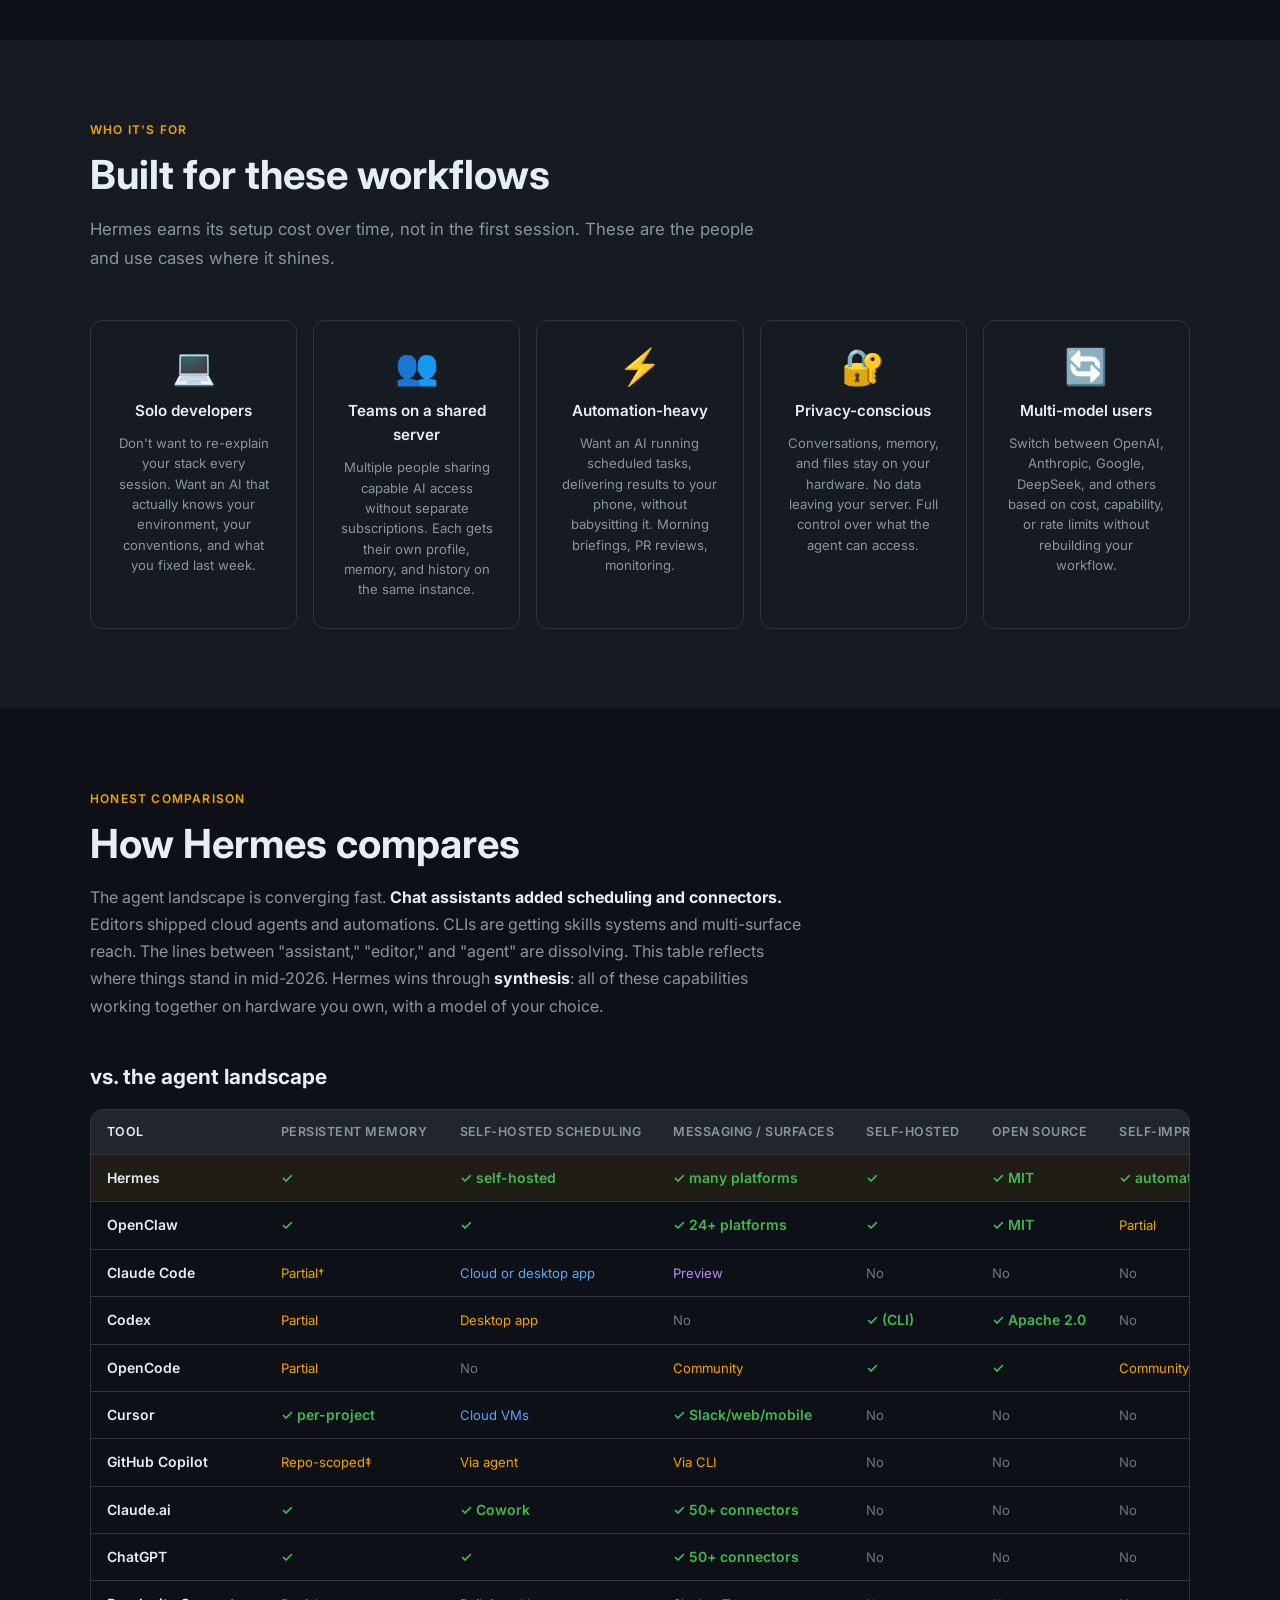
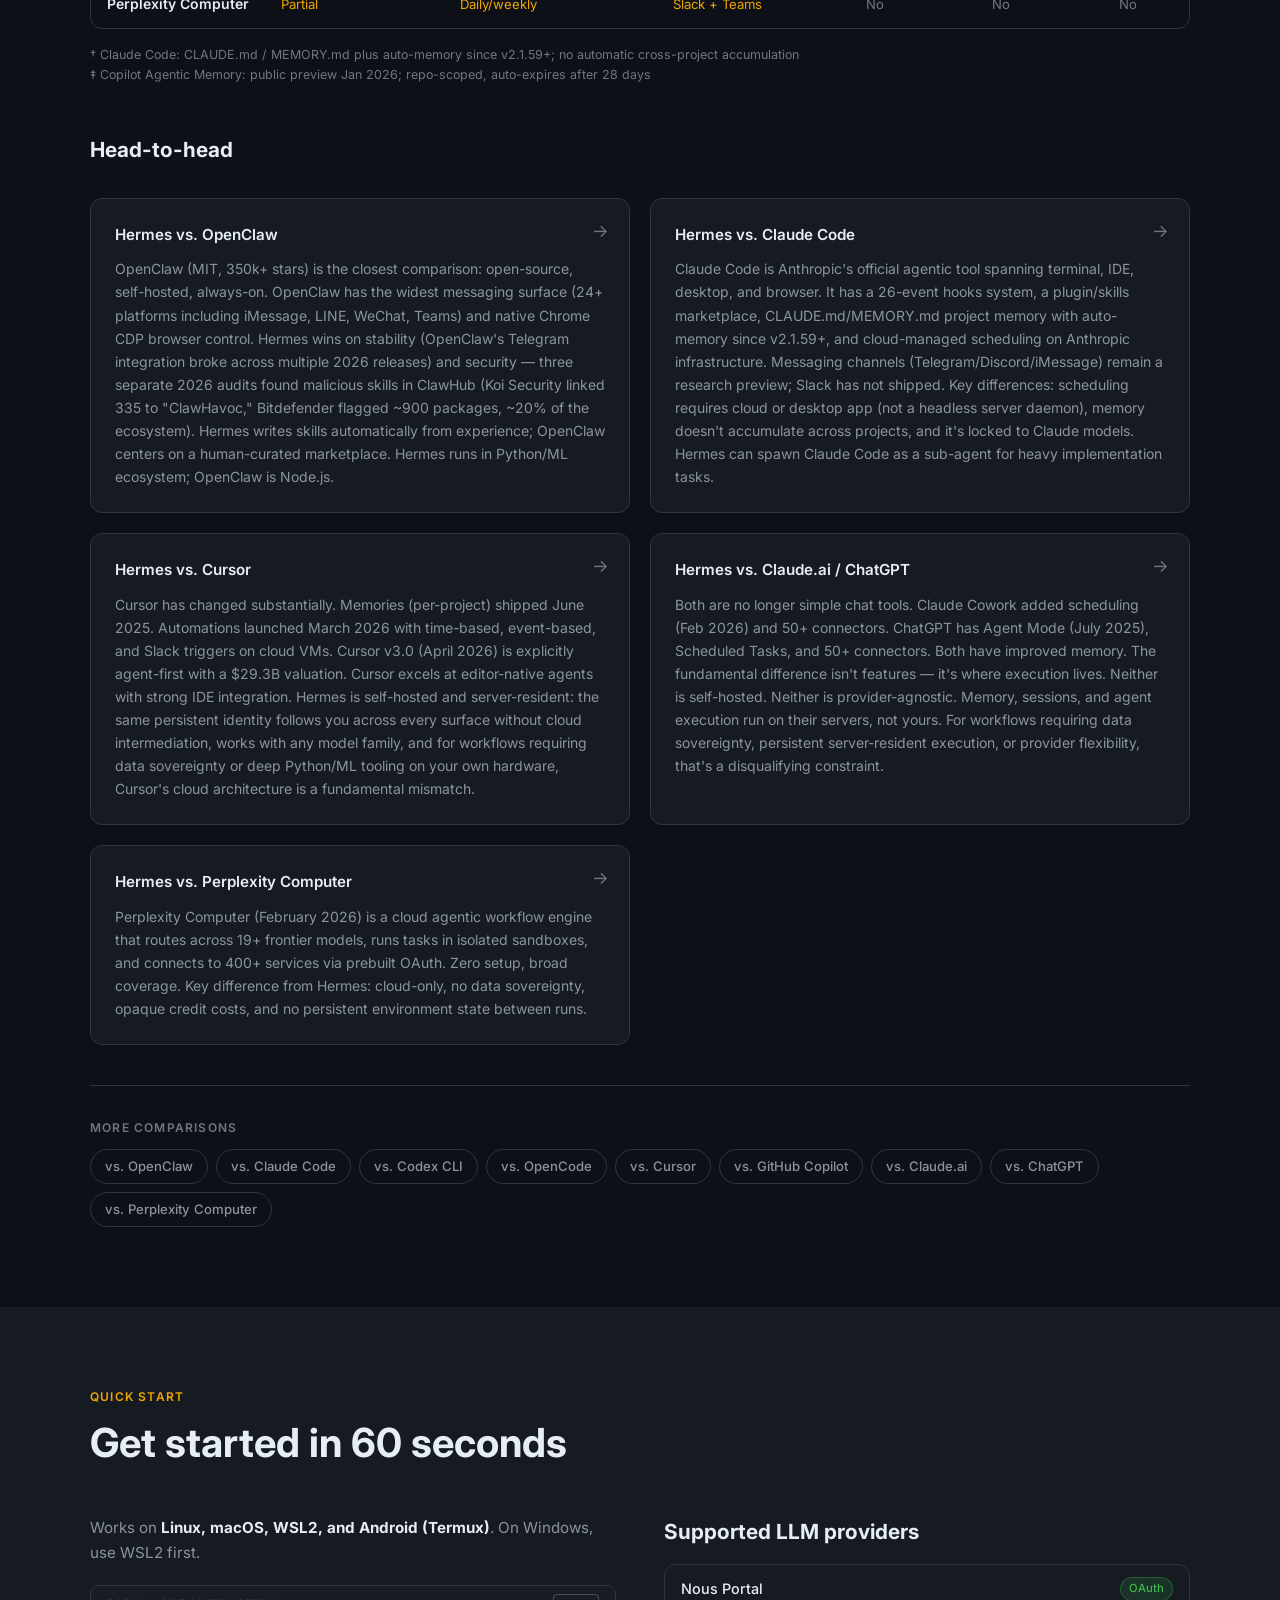
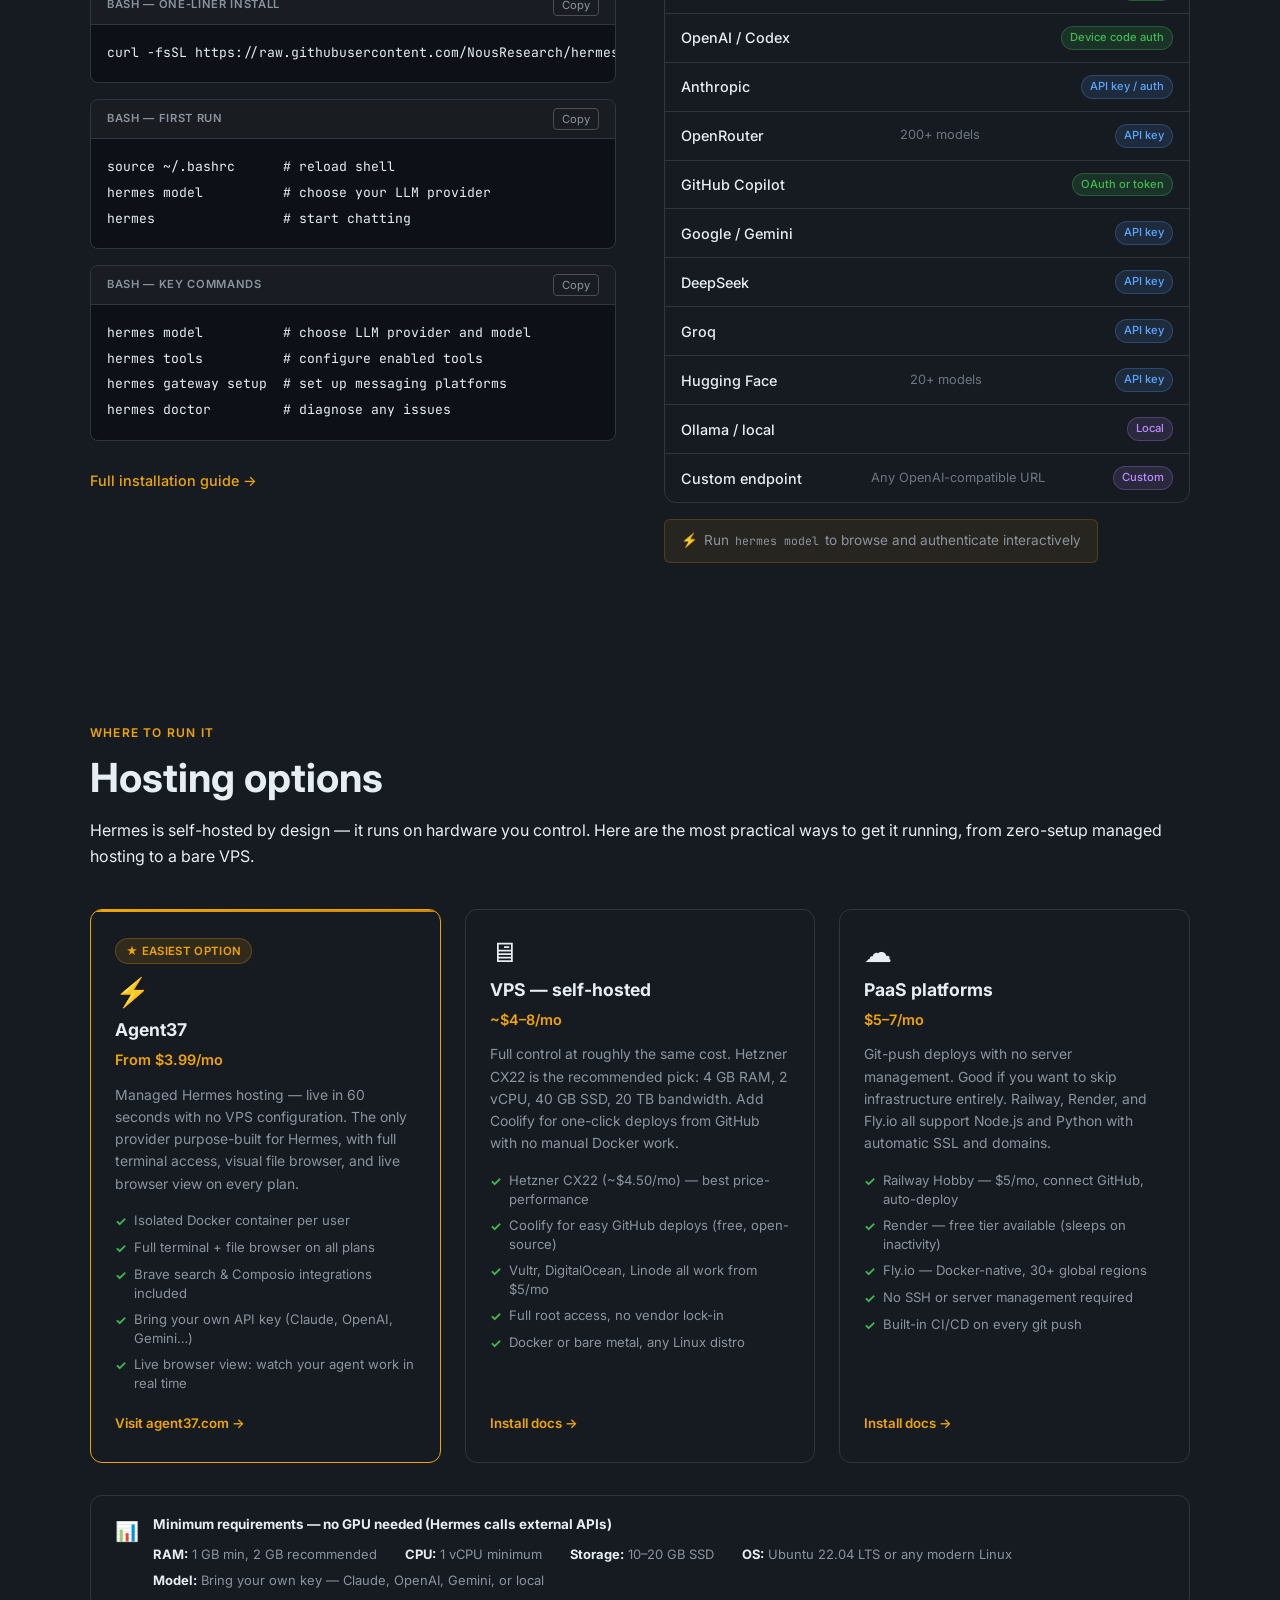
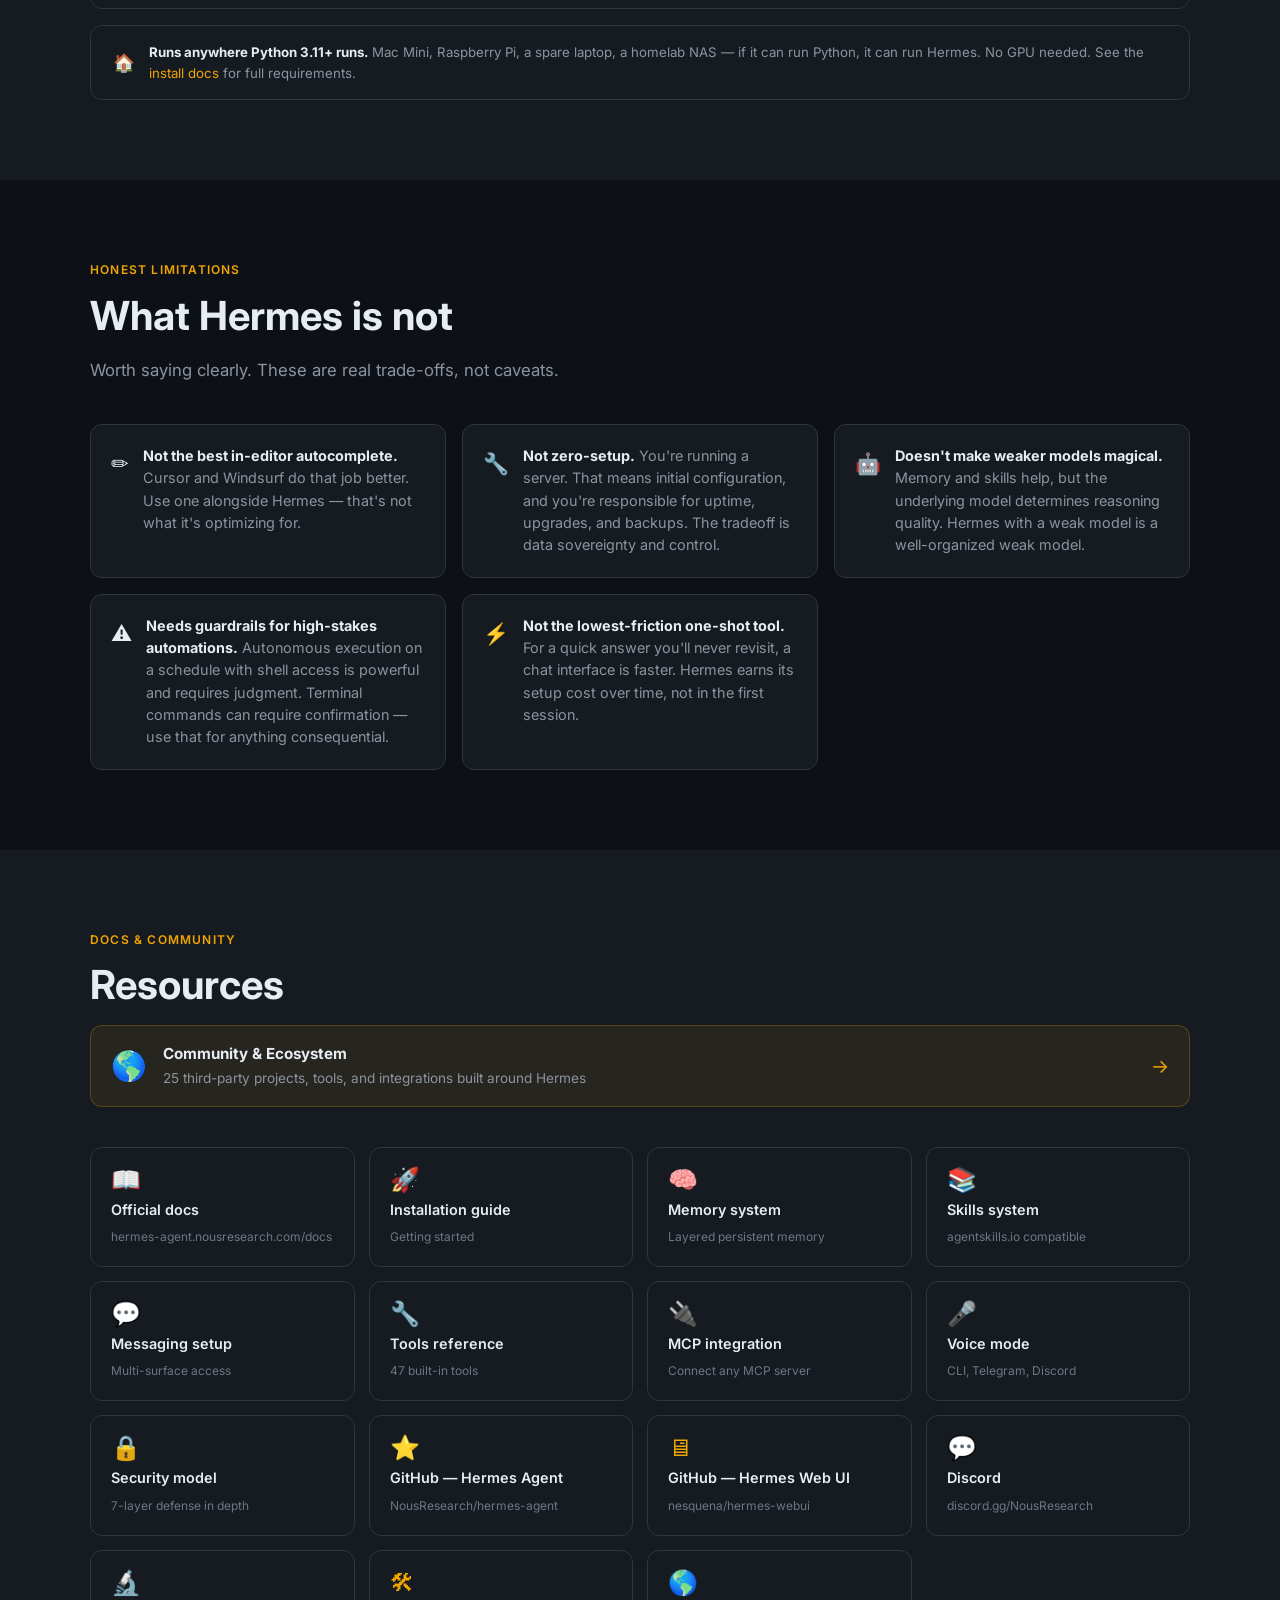
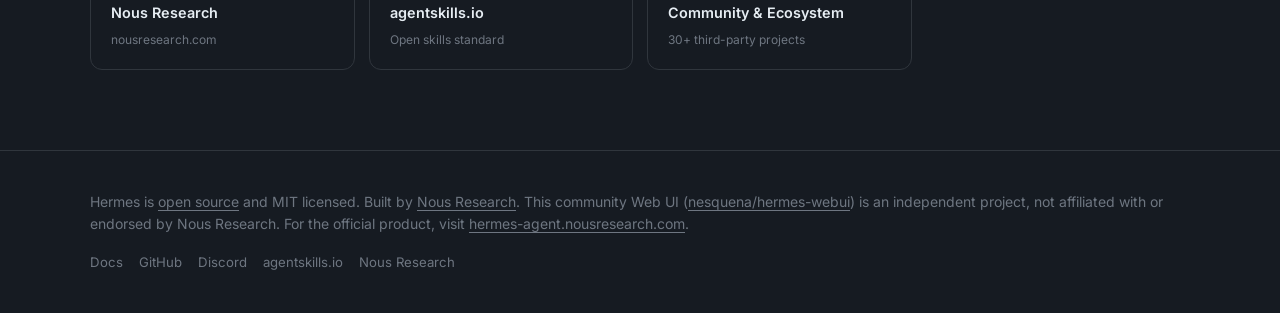
==== commit 7ef94d12: "feat: add memory providers guide page (memory/index.html) - New page at memory/ comparing 8 provider" ====
--- a/index.html
+++ b/index.html
@@ -1390,6 +1390,7 @@
       <li><a href="eli5/">ELI5</a></li>
       <li><a href="models/">Models</a></li>
       <li><a href="community/">Community</a></li>
+      <li><a href="memory/">Memory</a></li>
     </ul>
     <div class="nav-actions">
       <button class="btn-theme" id="theme-toggle" aria-label="Toggle theme" title="Toggle light/dark mode">🌙</button>
@@ -1414,6 +1415,7 @@
   <a href="eli5/" onclick="closeMobileMenu()">&#129300; ELI5</a>
   <a href="models/" onclick="closeMobileMenu()">&#129302; Models</a>
   <a href="community/" onclick="closeMobileMenu()" style="color:var(--accent)">&#127758; Community</a>
+  <a href="memory/" onclick="closeMobileMenu()" style="color:var(--accent)">&#129761; Memory</a>
   <a href="https://hermes-agent.nousresearch.com/docs/getting-started/installation" target="_blank" rel="noopener" style="color: var(--accent); margin-top: 4px;">Get started &#8594;</a>
 </div>
 
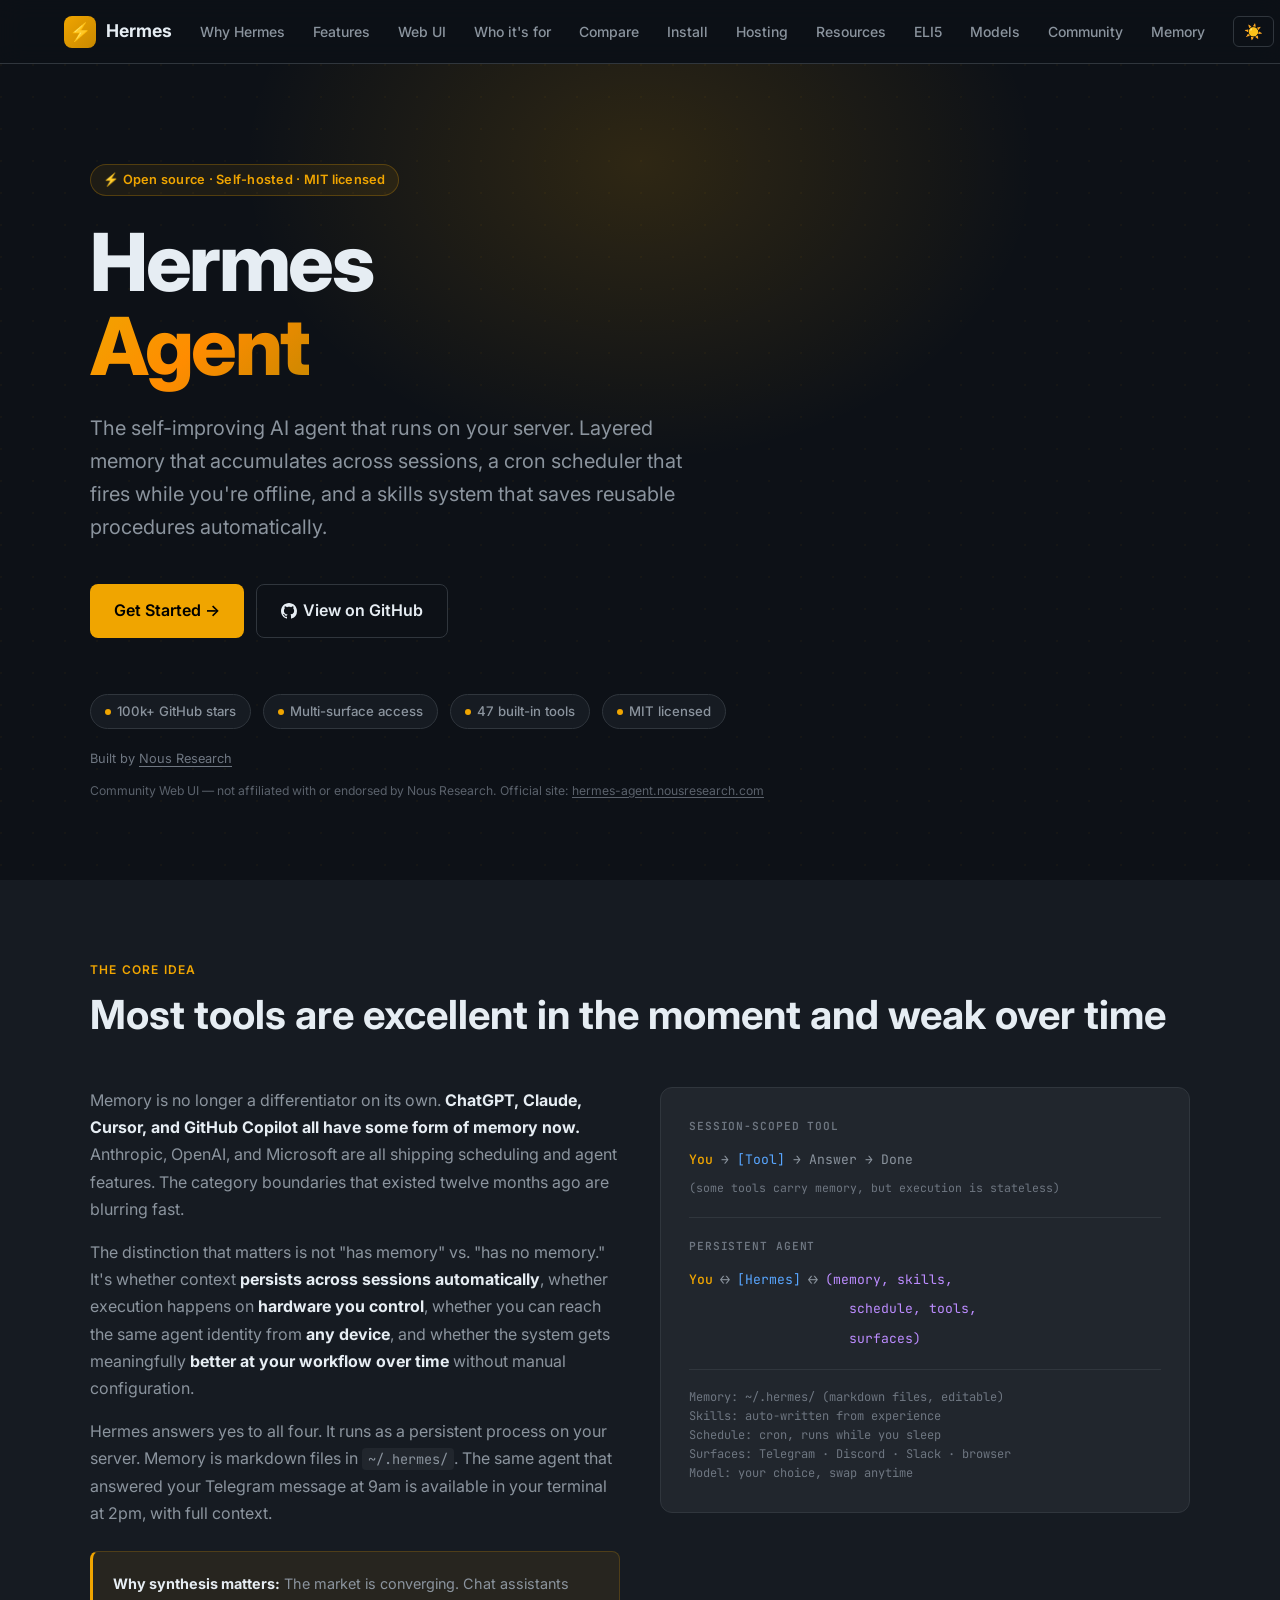
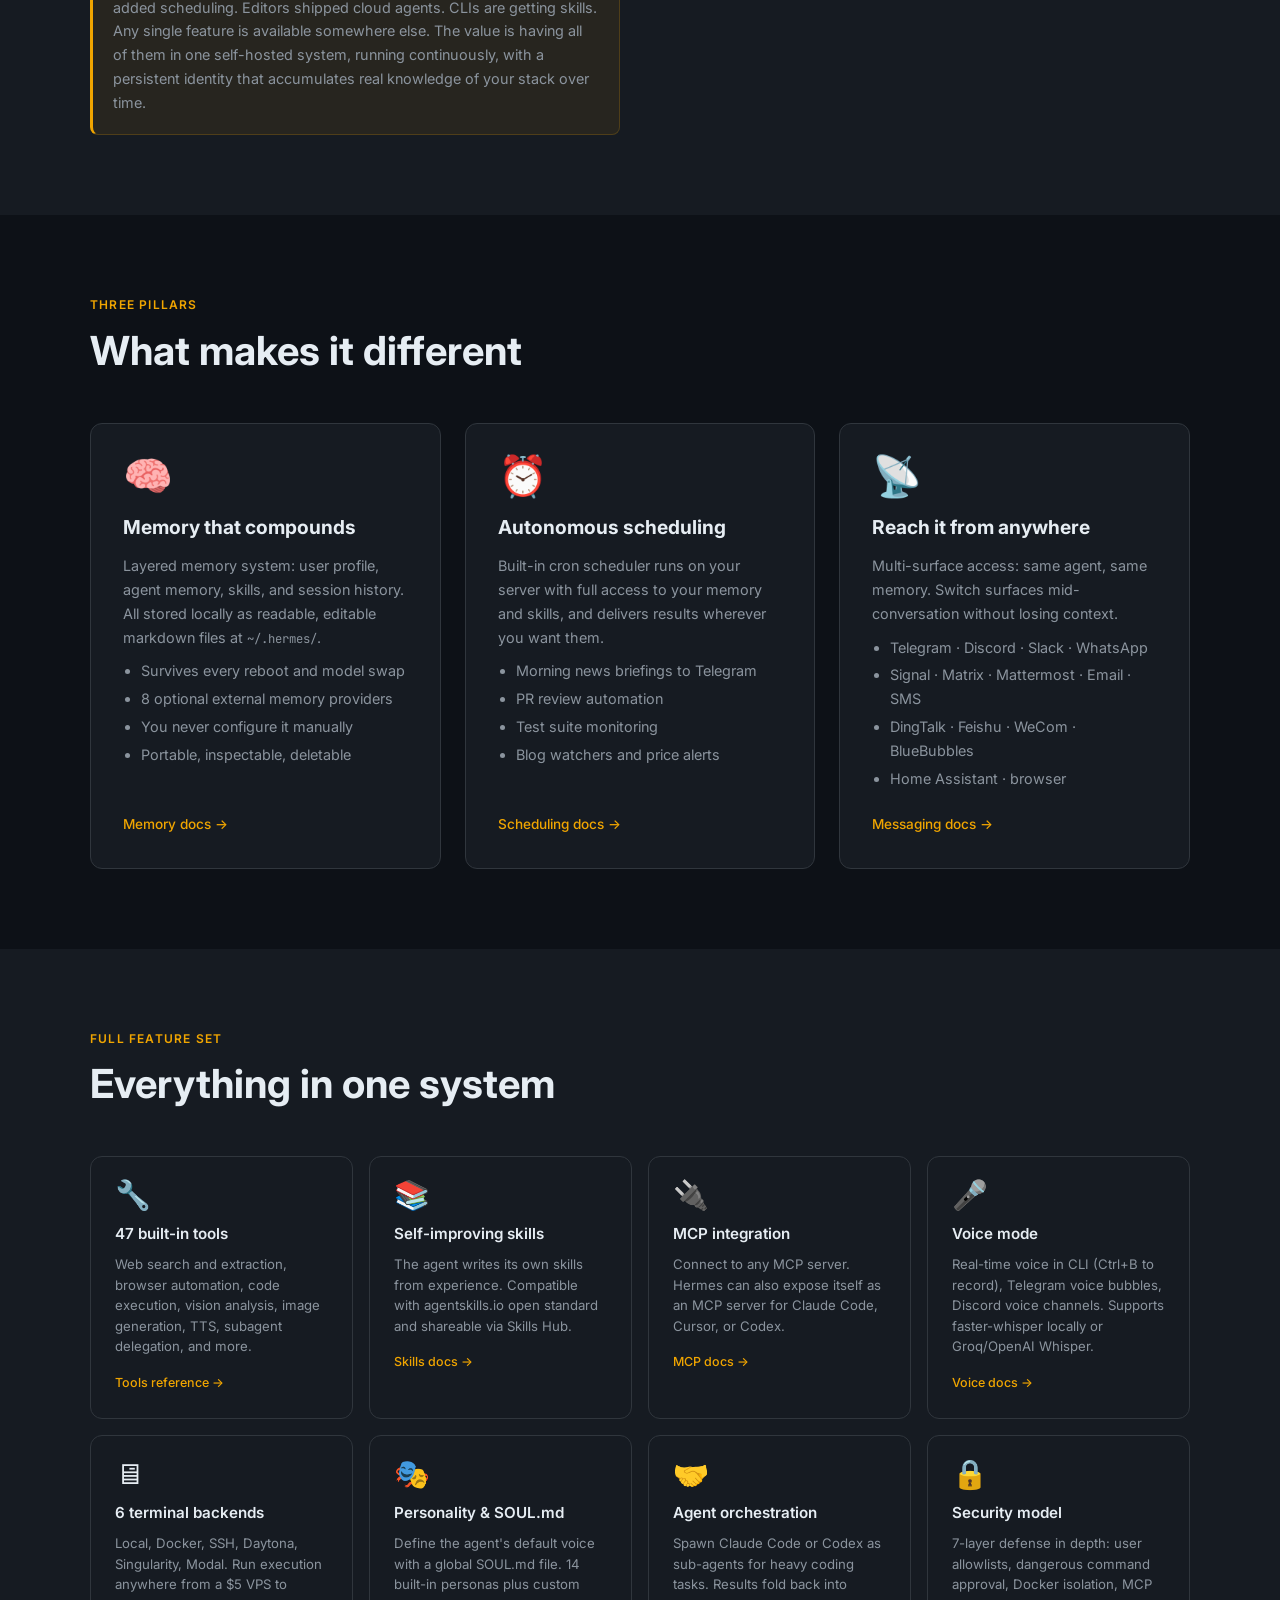
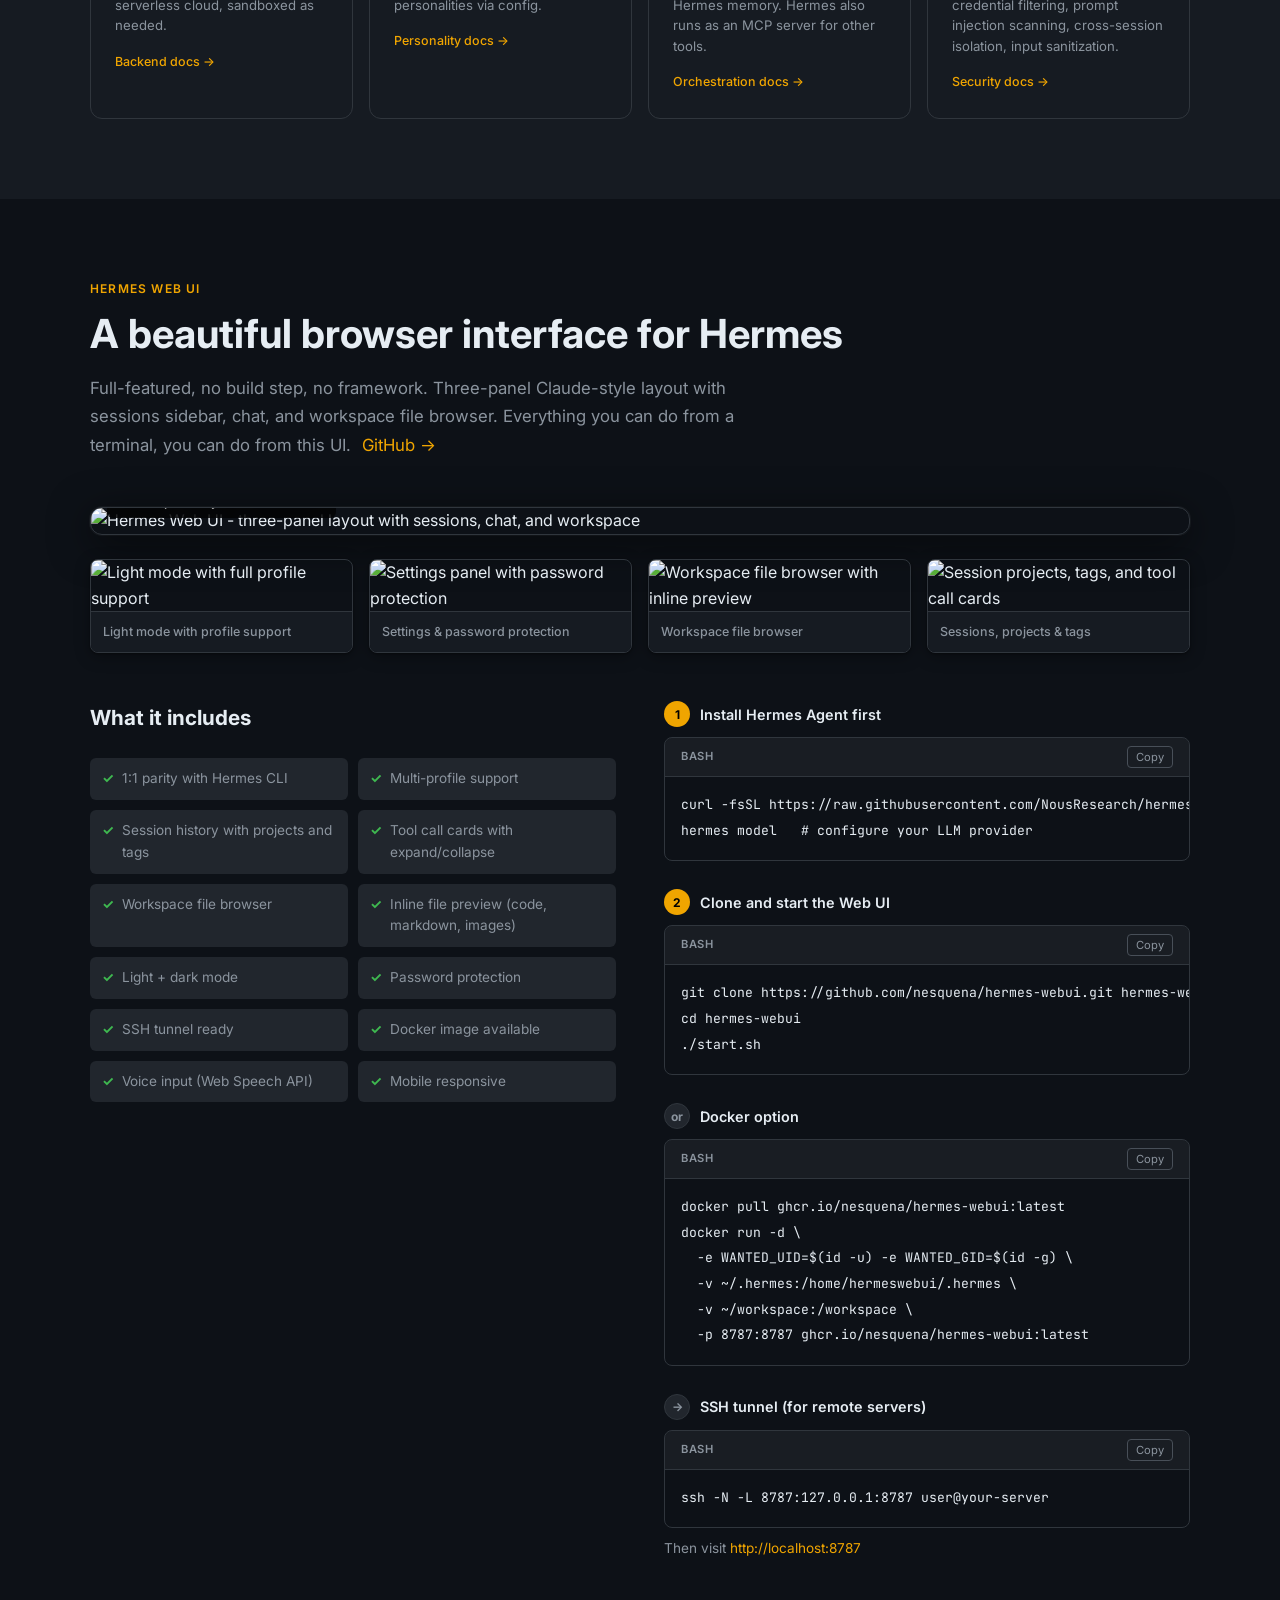
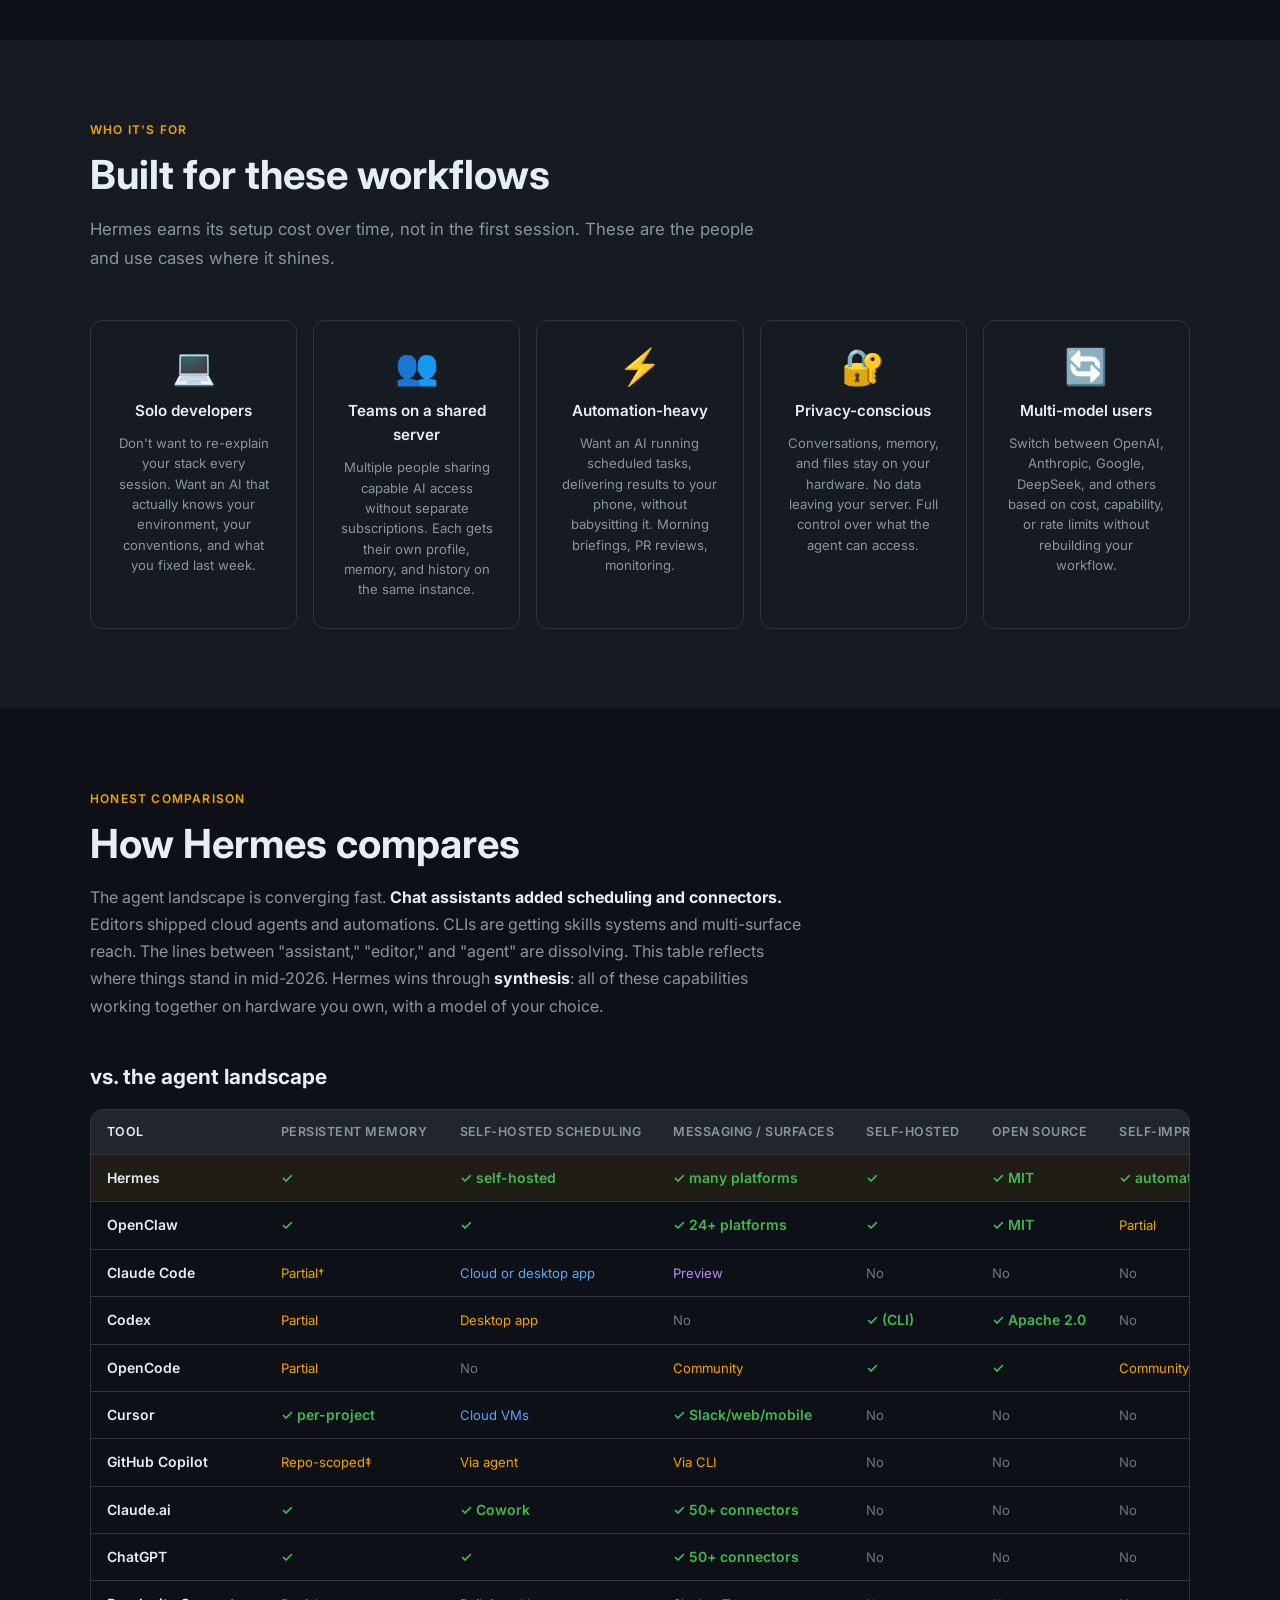
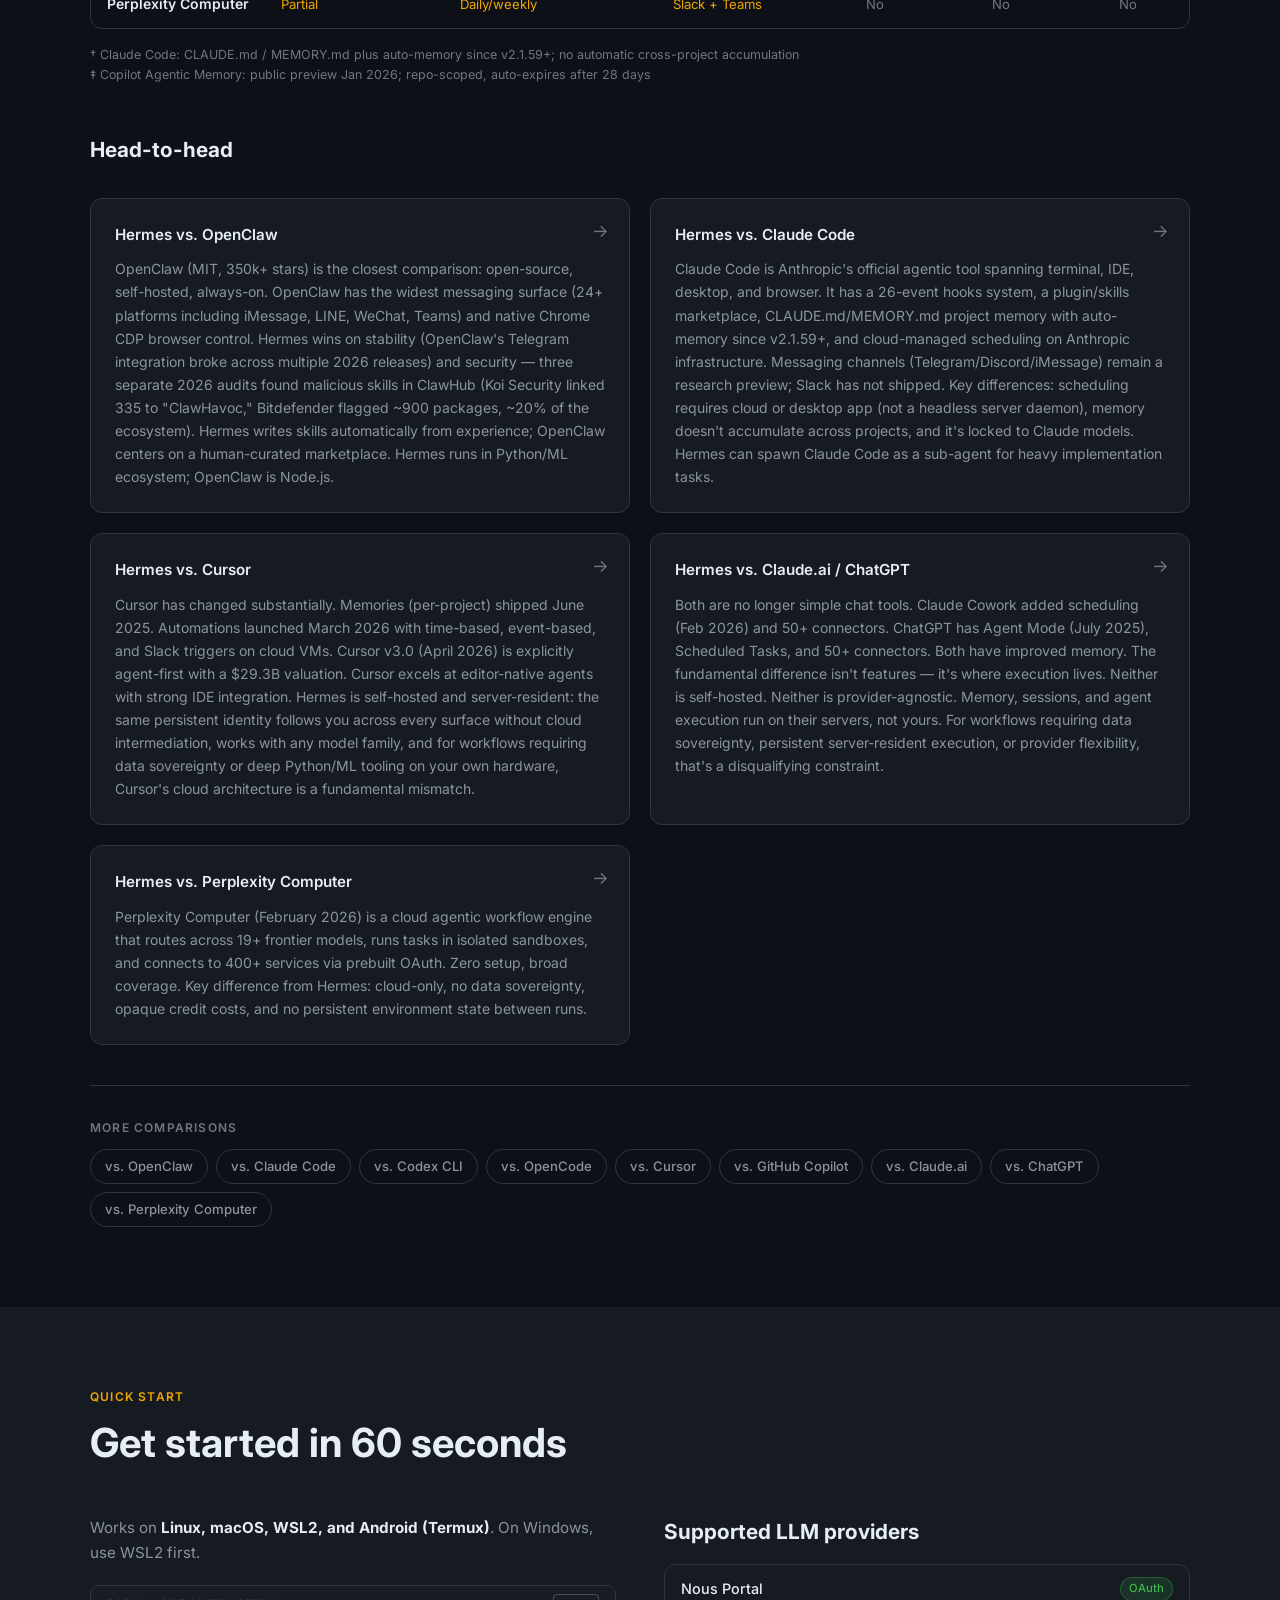
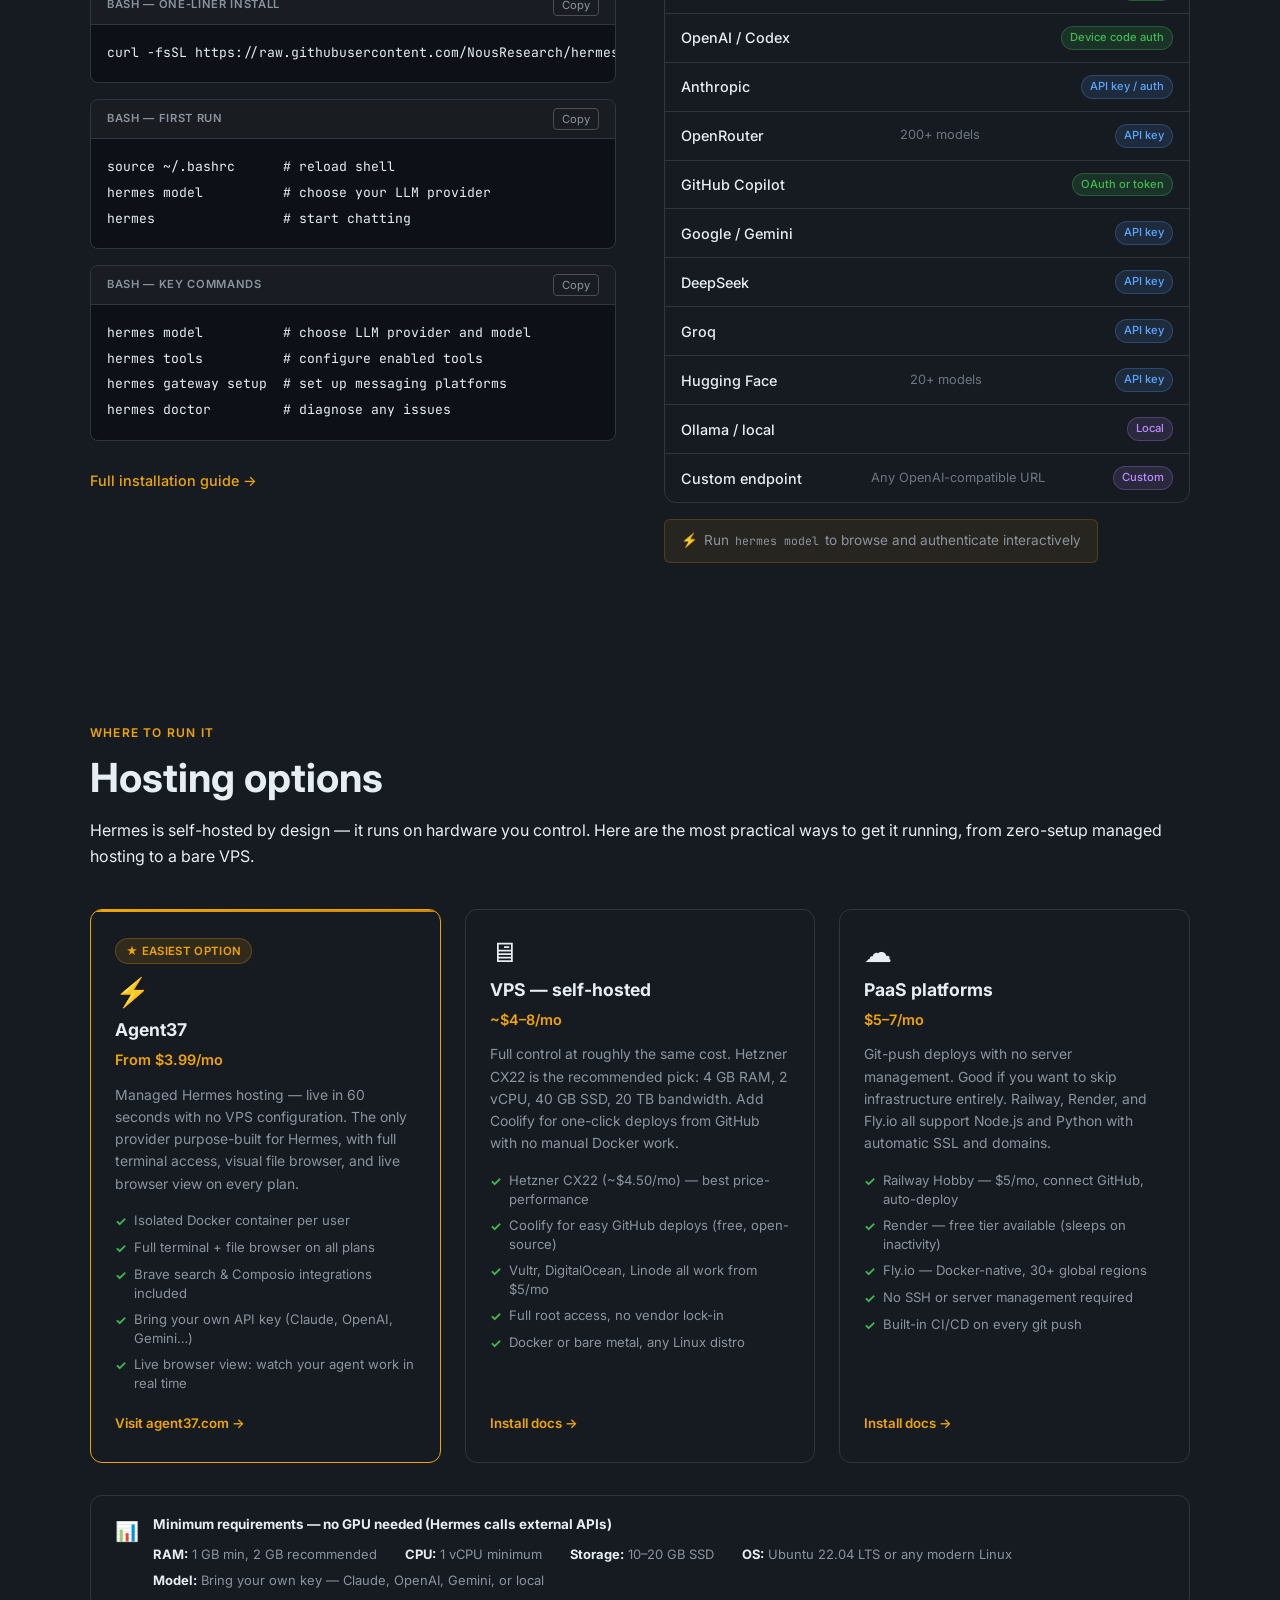
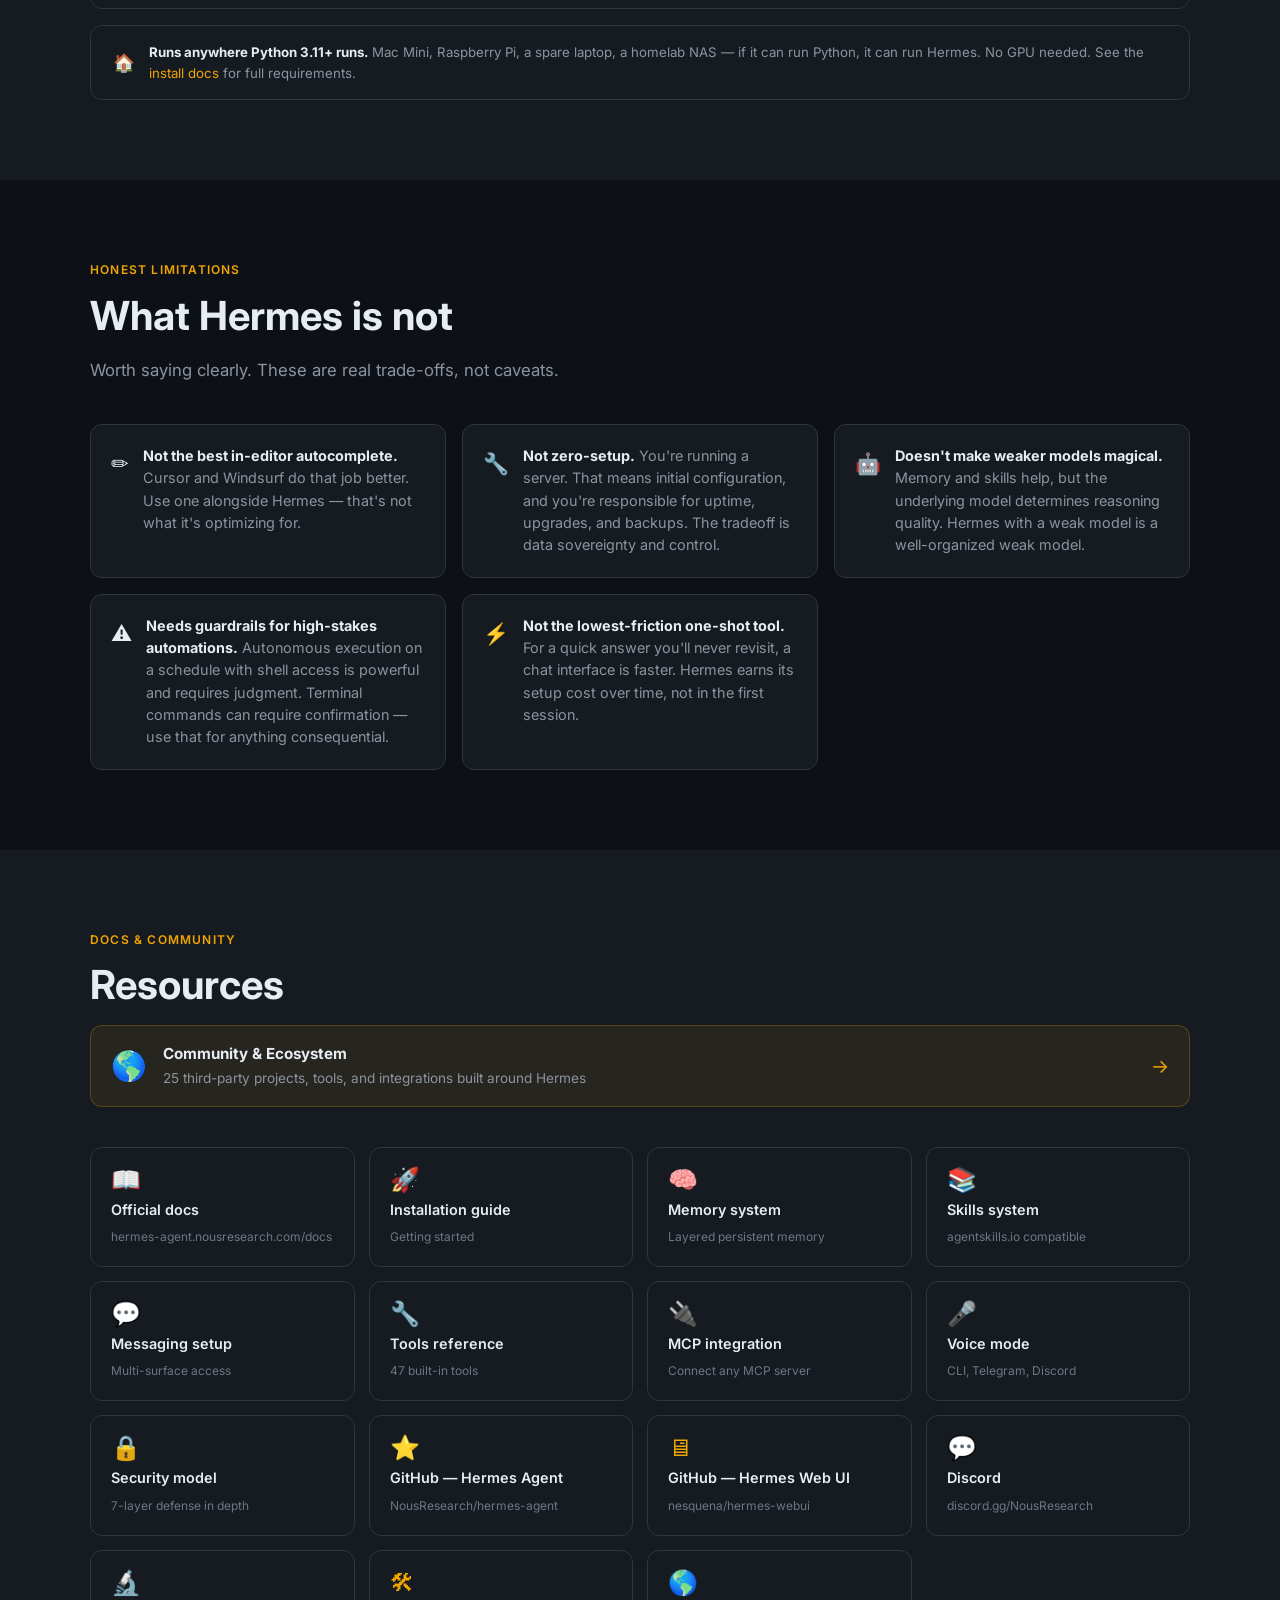
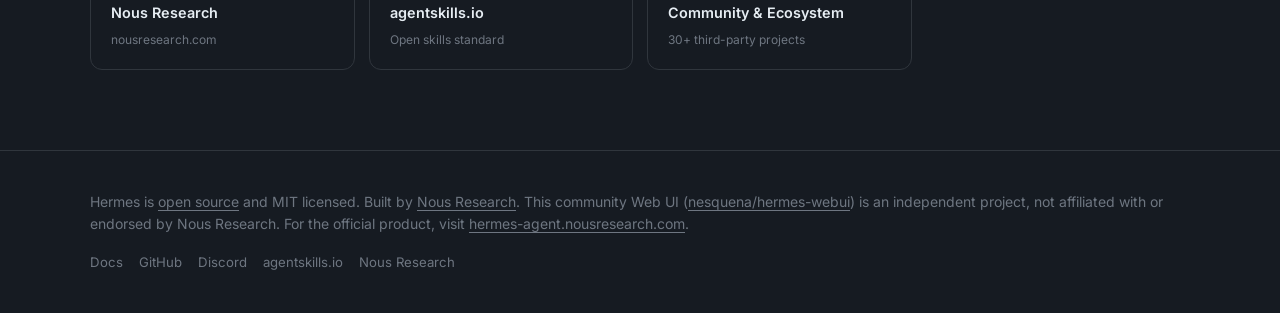
==== commit d346f5c3: "docs(community): update star counts, add 2 new projects, 100k milestone - NousResearch/hermes-agent:" ====
--- a/index.html
+++ b/index.html
@@ -1448,7 +1448,7 @@
         </a>
       </div>
       <div class="hero-stats">
-        <span class="stat-badge"><span class="dot"></span>90k+ GitHub stars</span>
+        <span class="stat-badge"><span class="dot"></span>100k+ GitHub stars</span>
         <span class="stat-badge"><span class="dot"></span>Multi-surface access</span>
         <span class="stat-badge"><span class="dot"></span>47 built-in tools</span>
         <span class="stat-badge"><span class="dot"></span>MIT licensed</span>
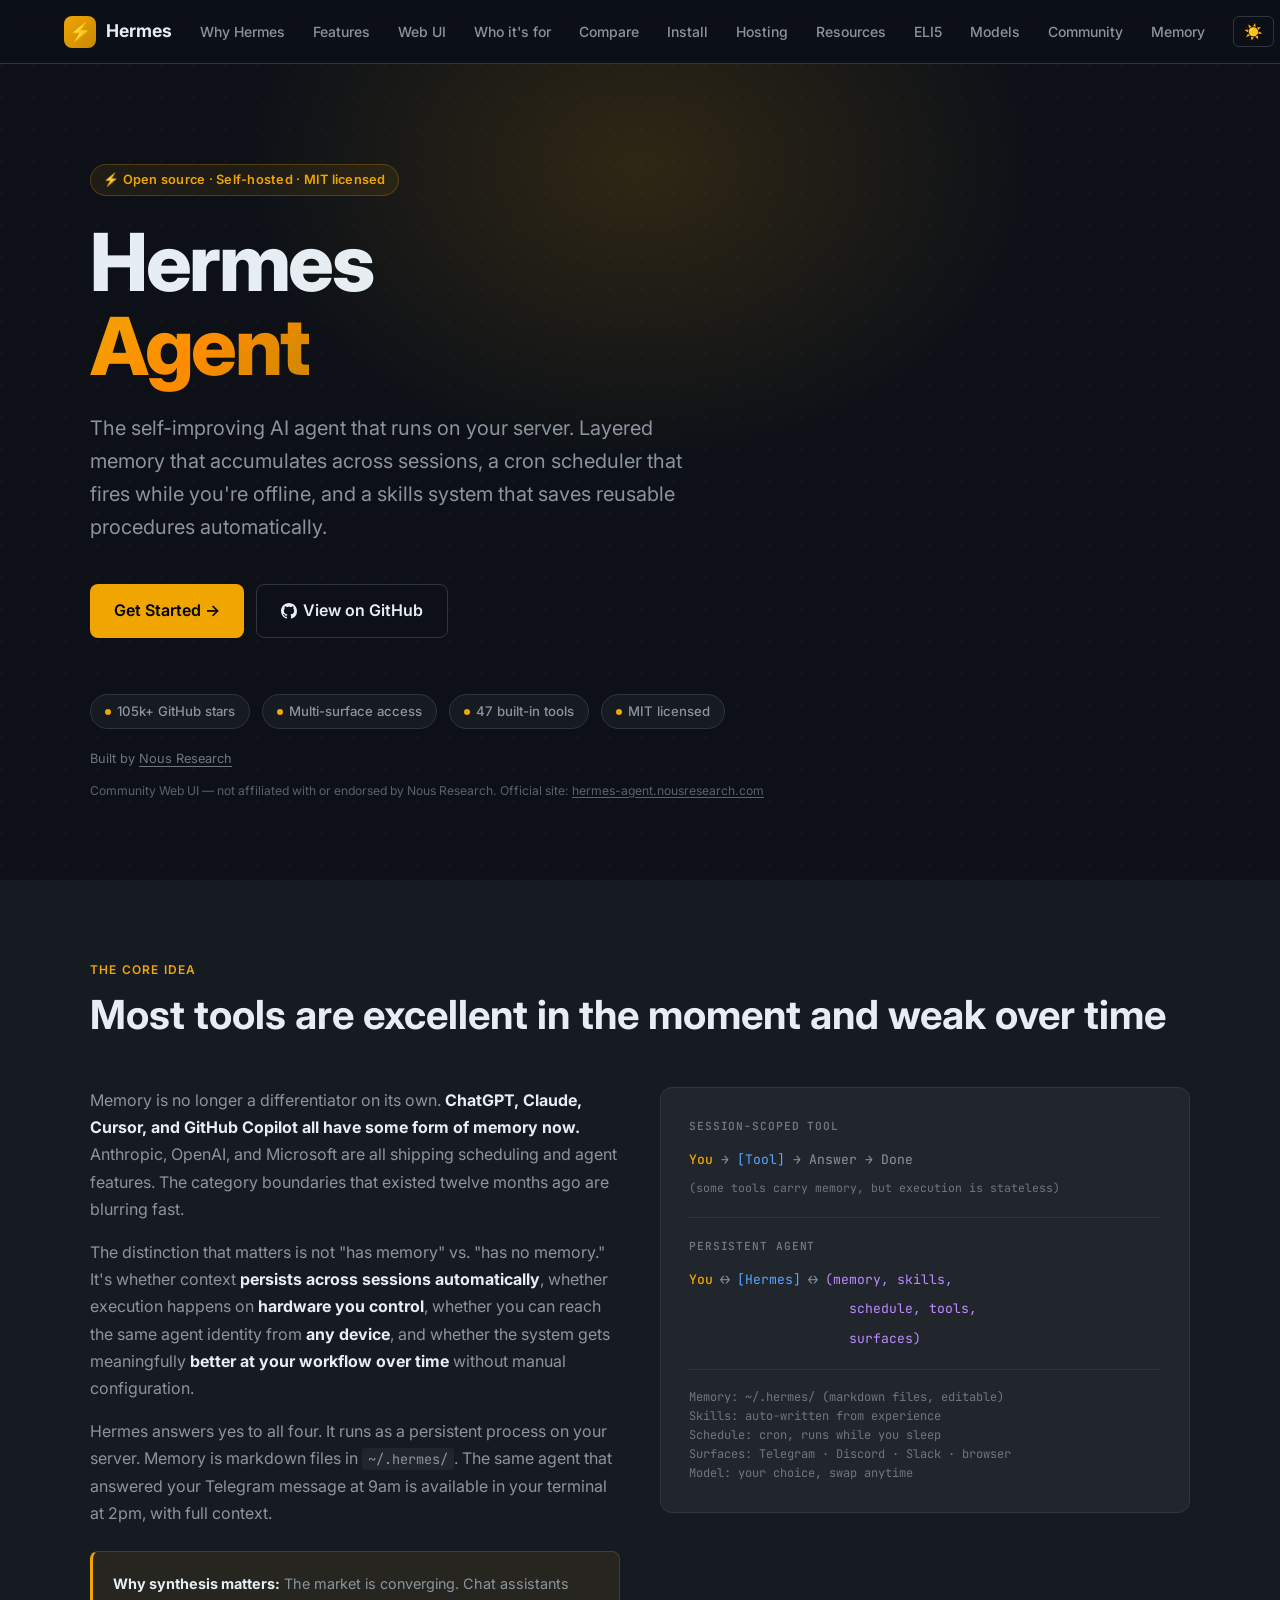
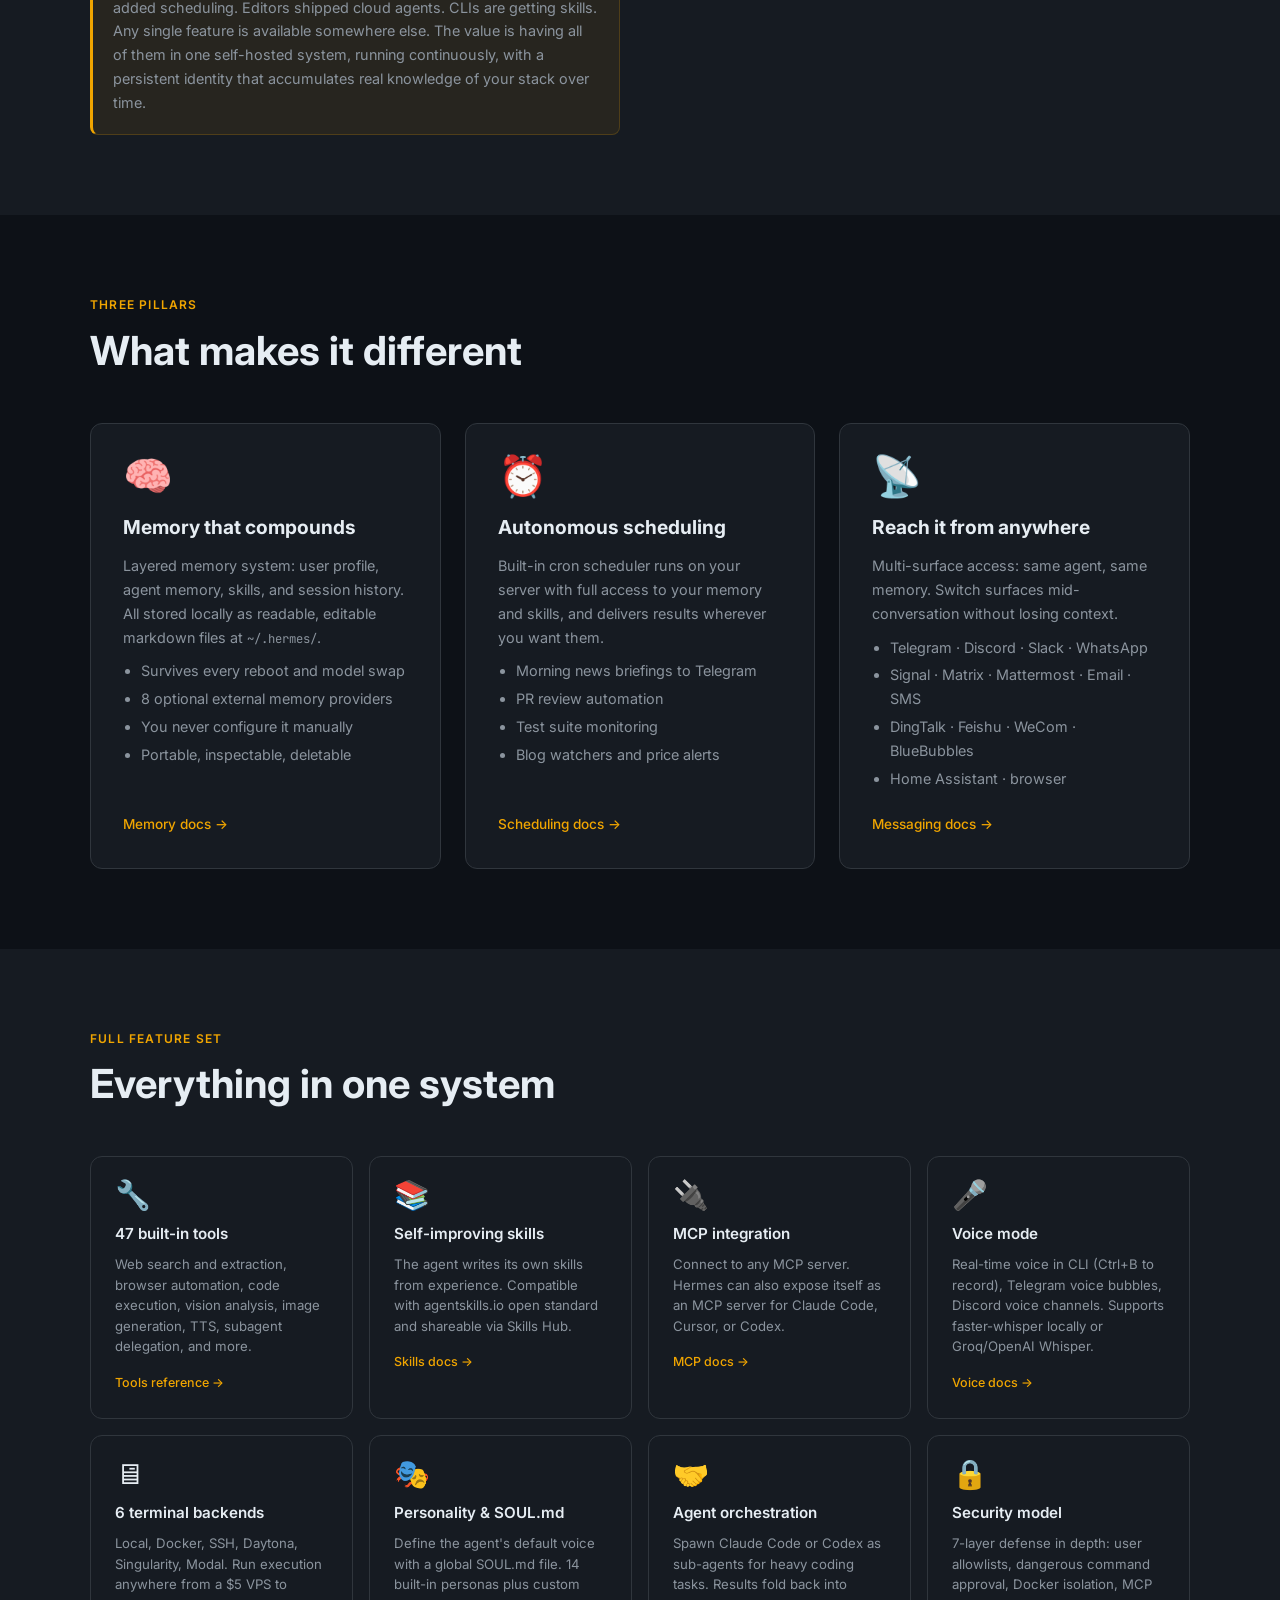
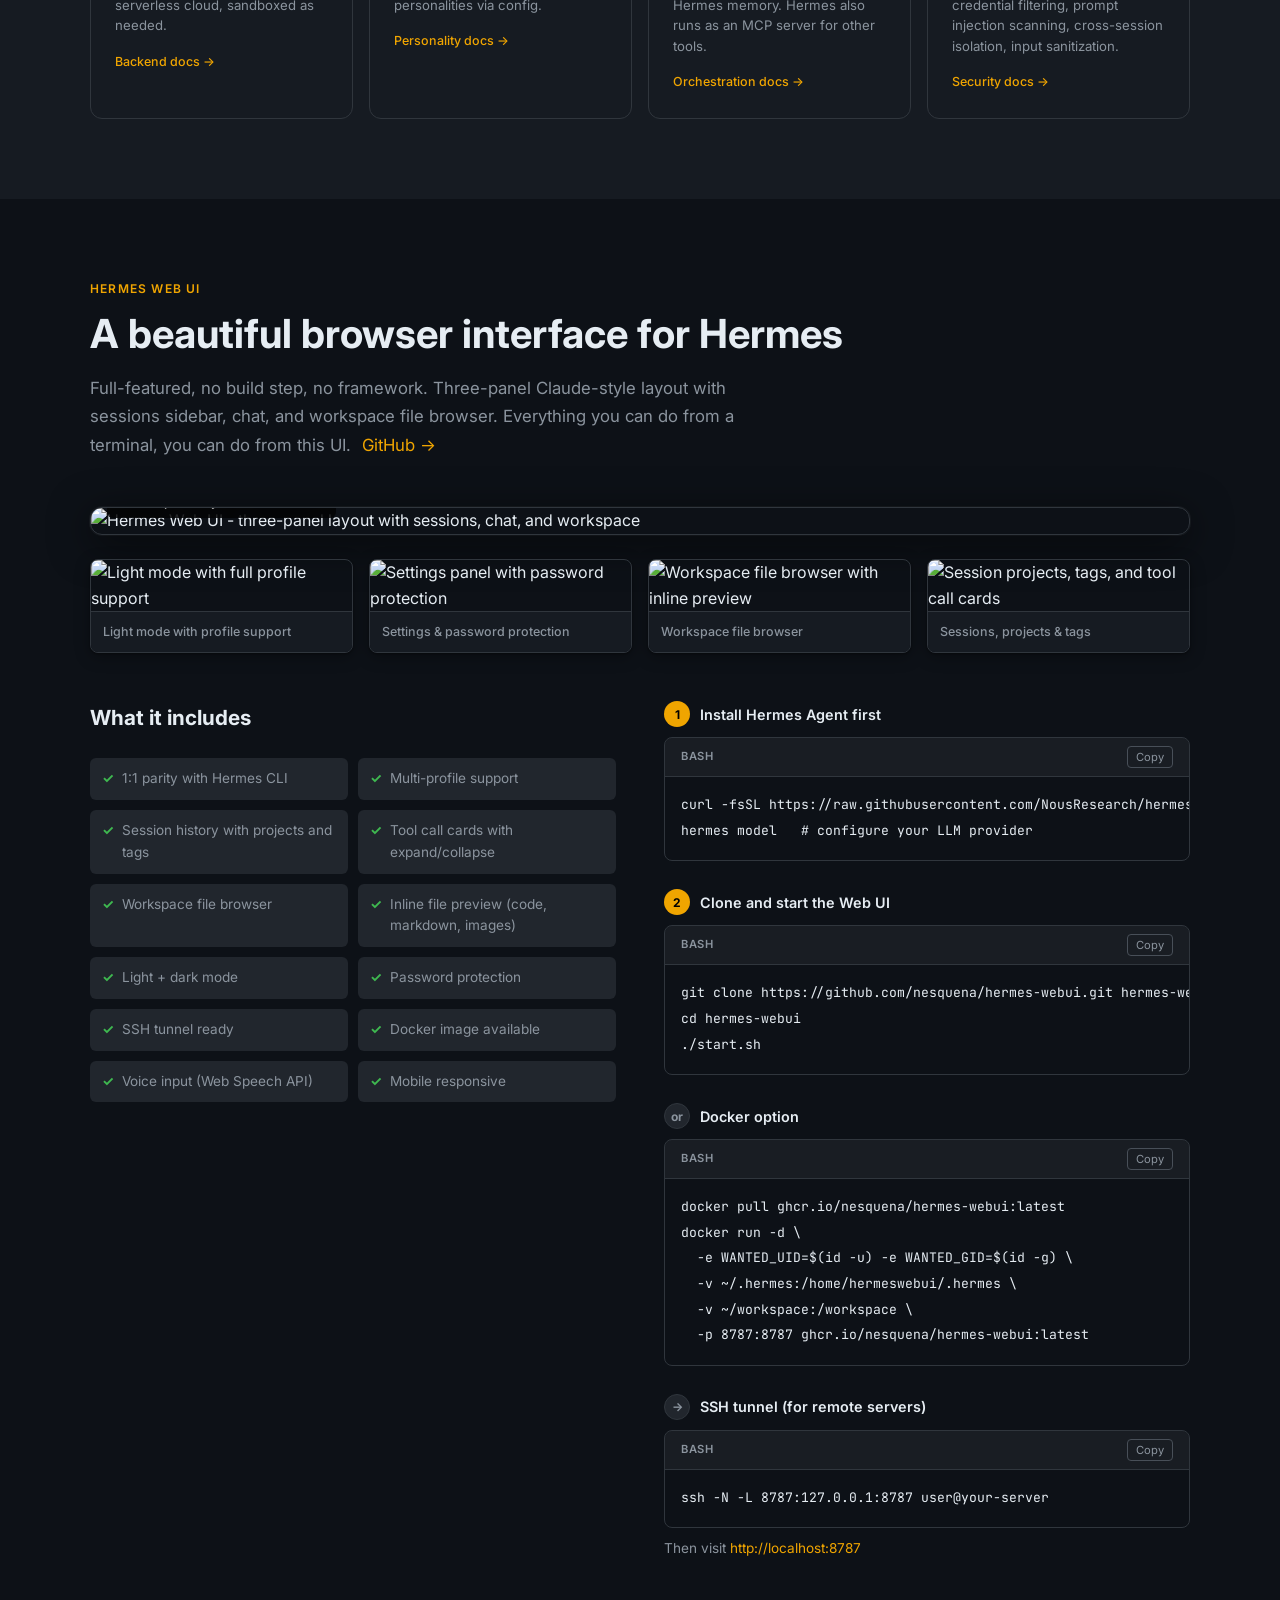
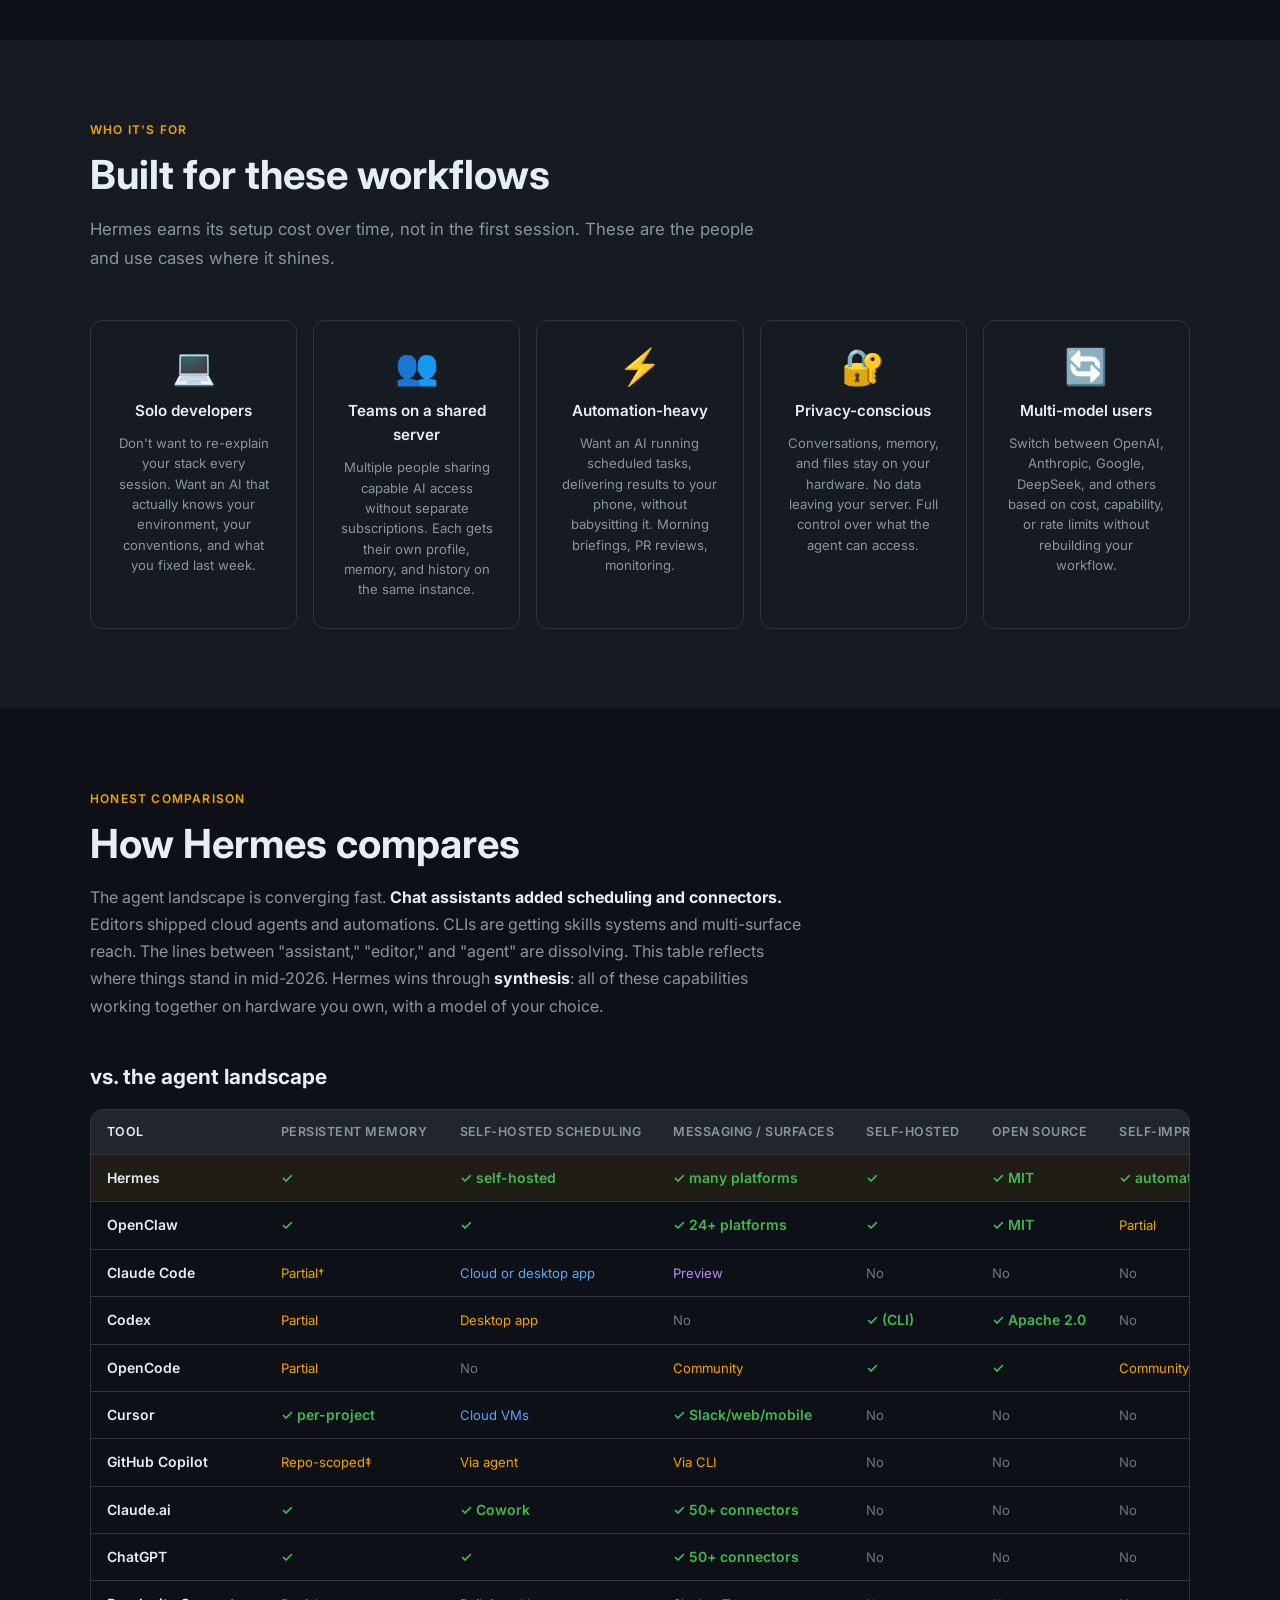
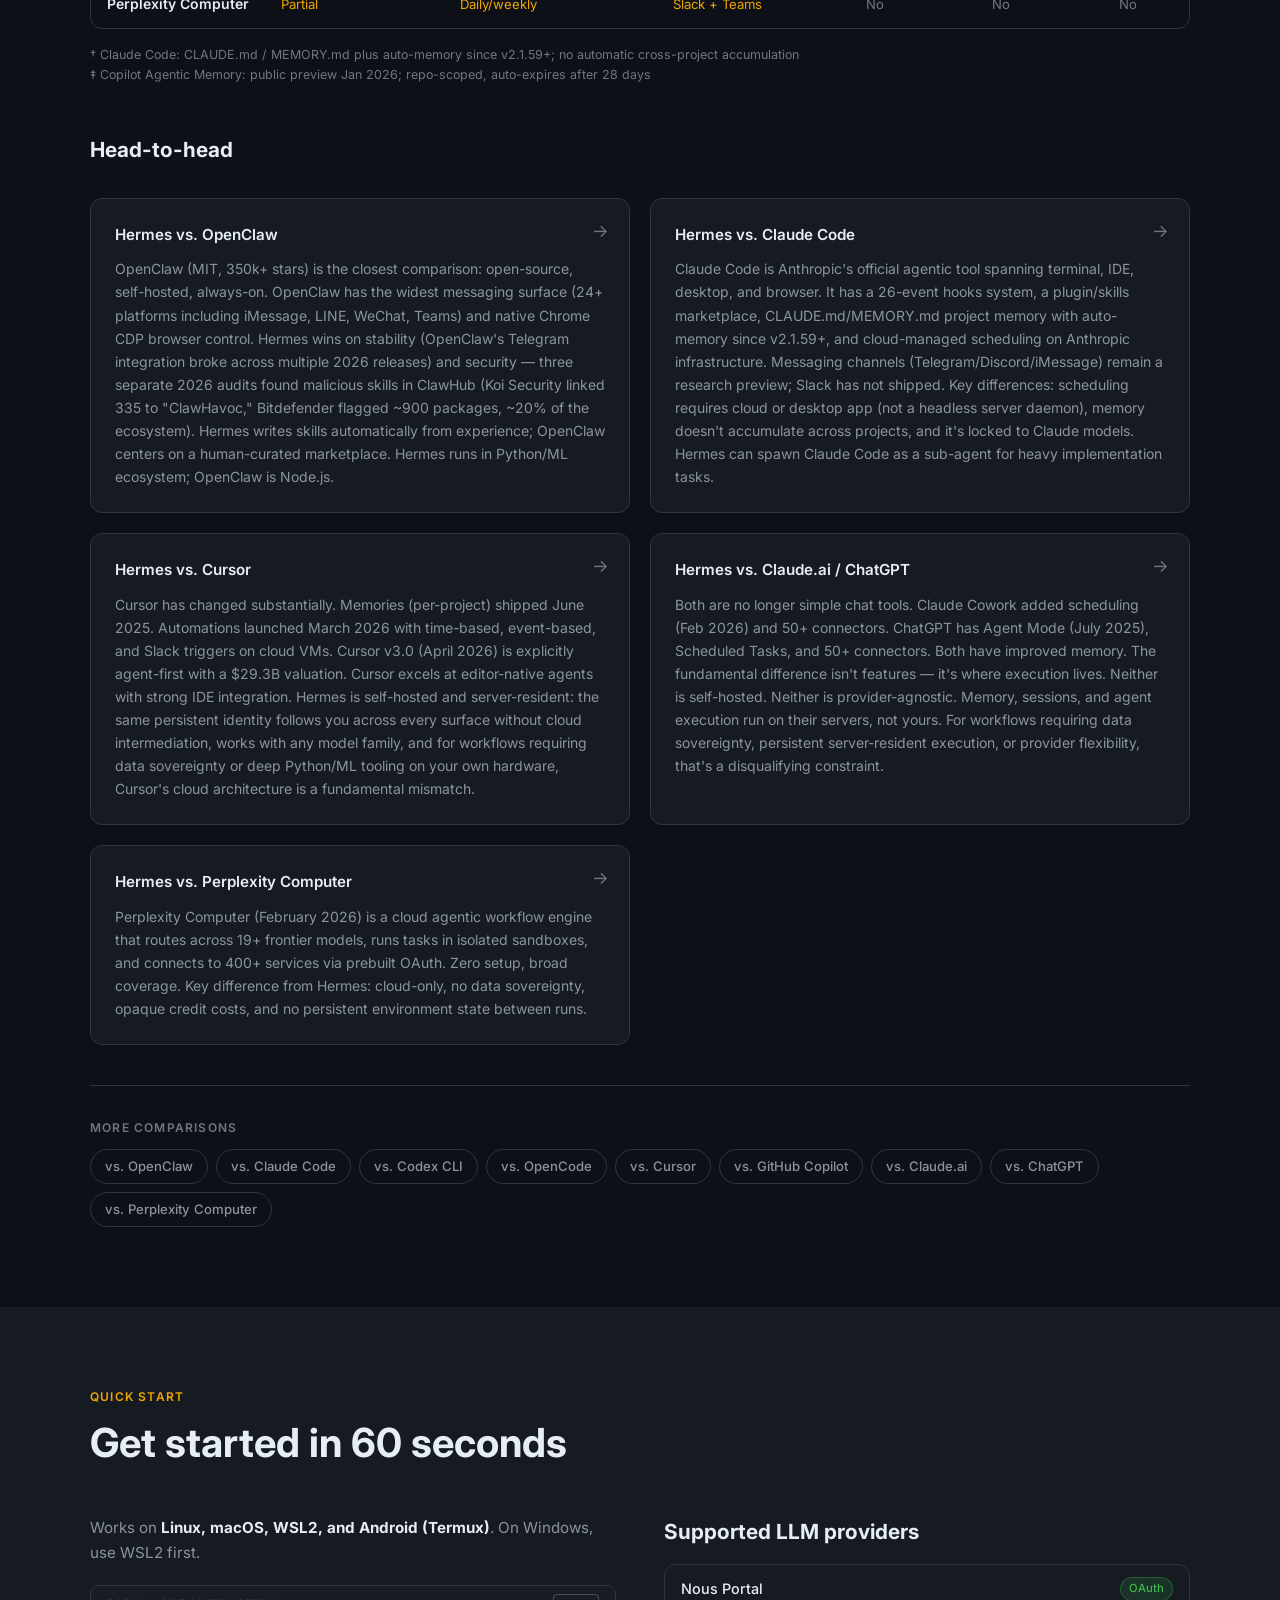
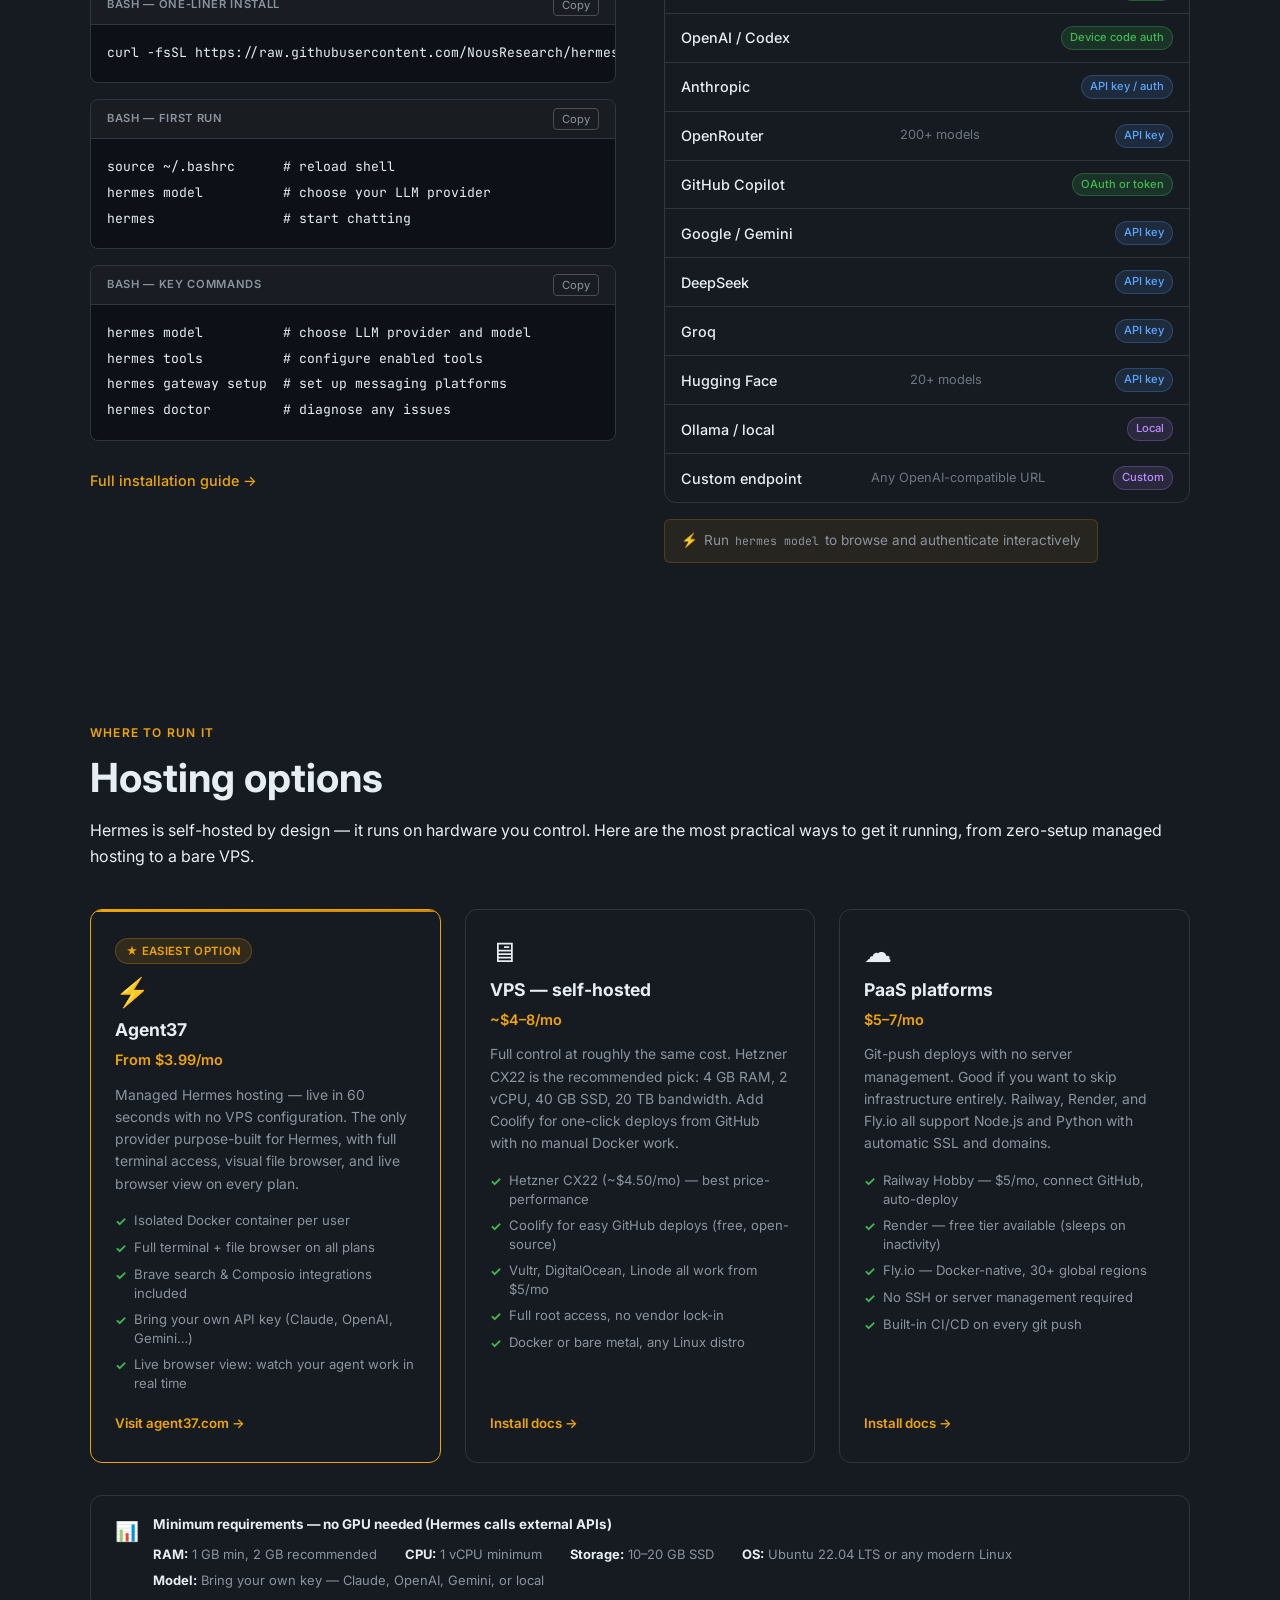
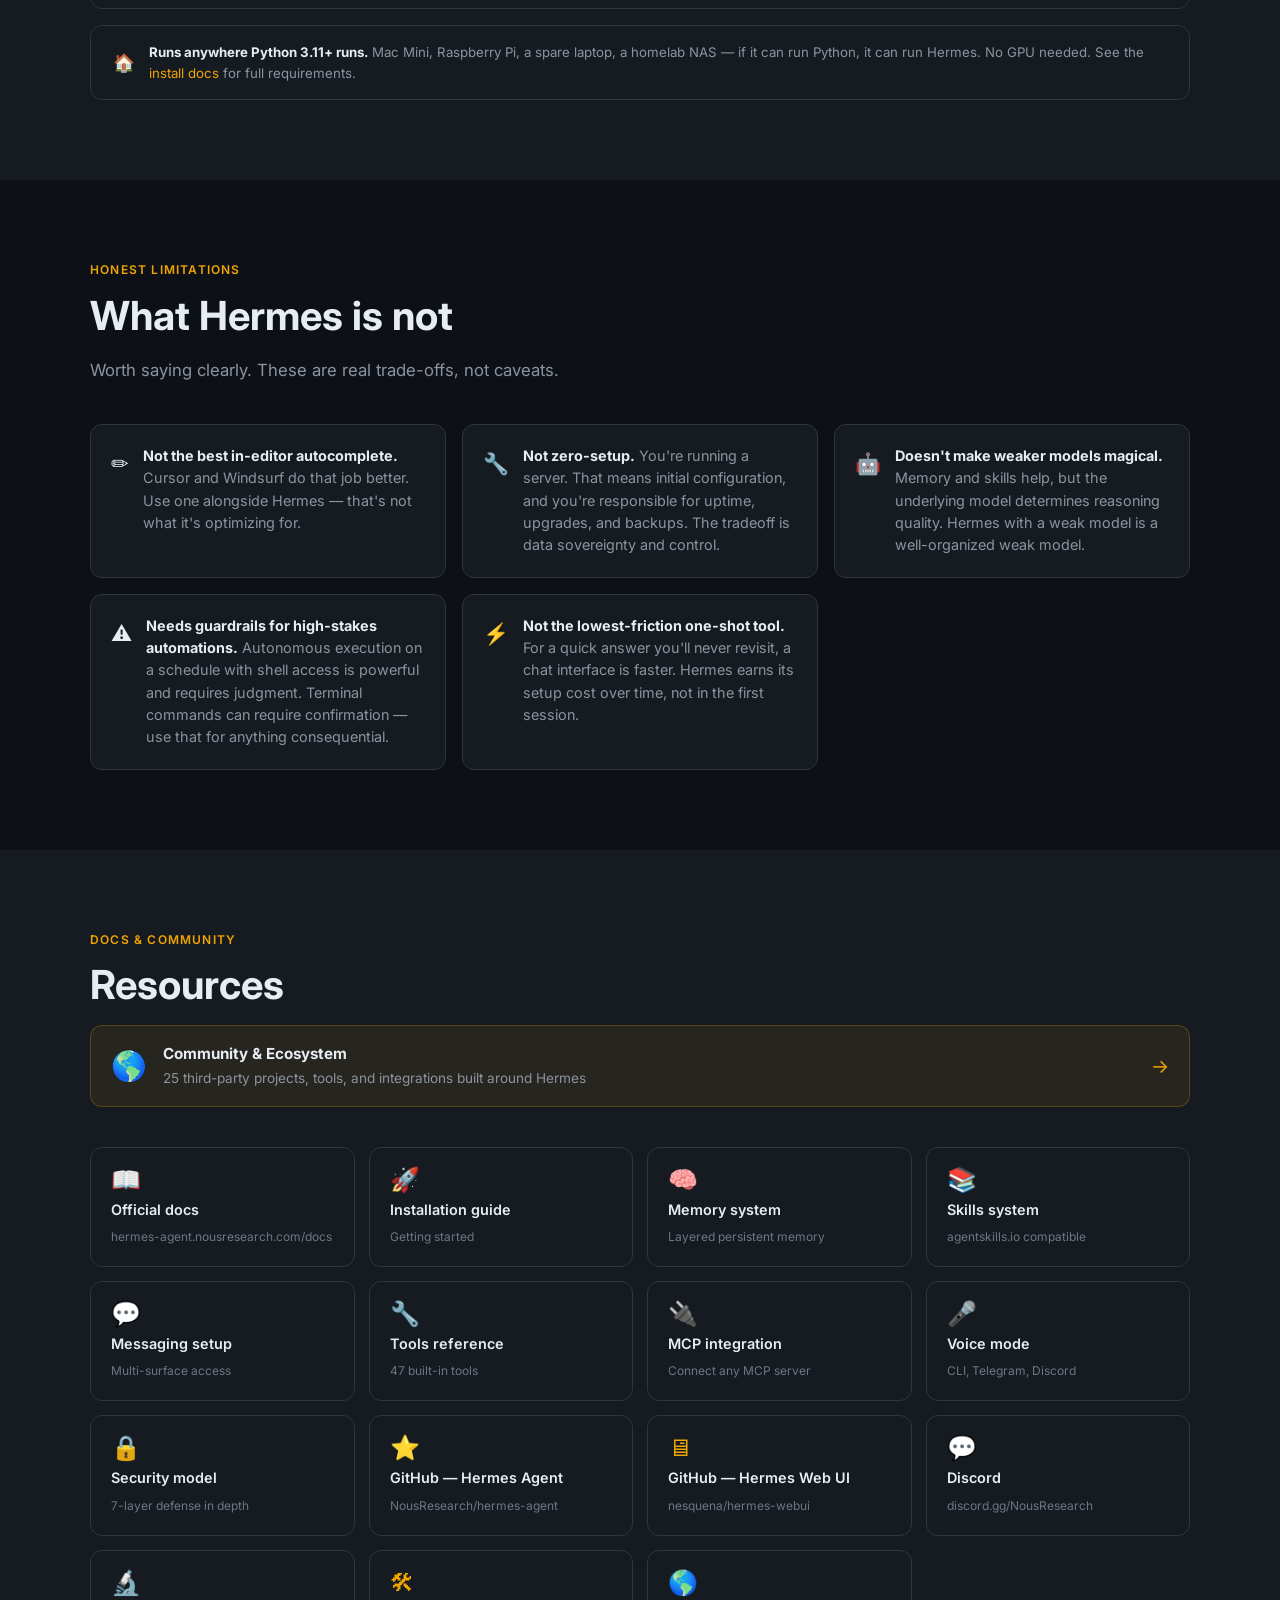
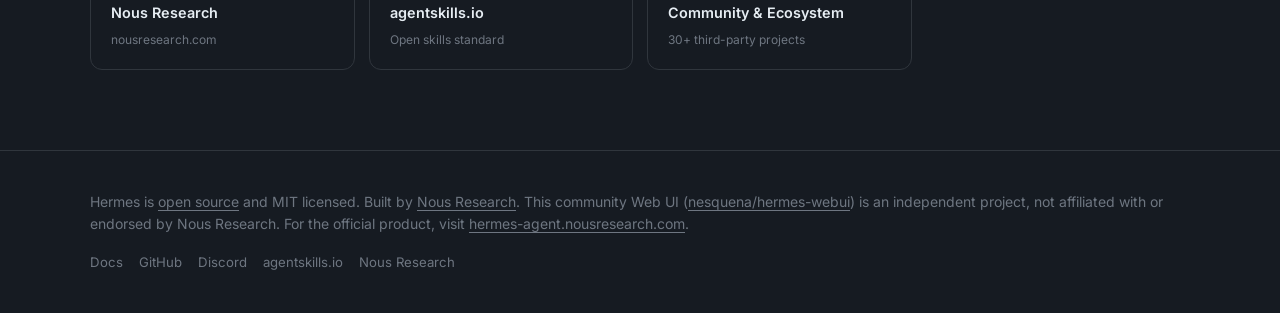
==== commit 37176dec: "docs(site): add Opus 4.7, update star count to 105k+, fix stale 2025→2026 meta, refresh April 20 - i" ====
--- a/index.html
+++ b/index.html
@@ -1448,7 +1448,7 @@
         </a>
       </div>
       <div class="hero-stats">
-        <span class="stat-badge"><span class="dot"></span>100k+ GitHub stars</span>
+        <span class="stat-badge"><span class="dot"></span>105k+ GitHub stars</span>
         <span class="stat-badge"><span class="dot"></span>Multi-surface access</span>
         <span class="stat-badge"><span class="dot"></span>47 built-in tools</span>
         <span class="stat-badge"><span class="dot"></span>MIT licensed</span>
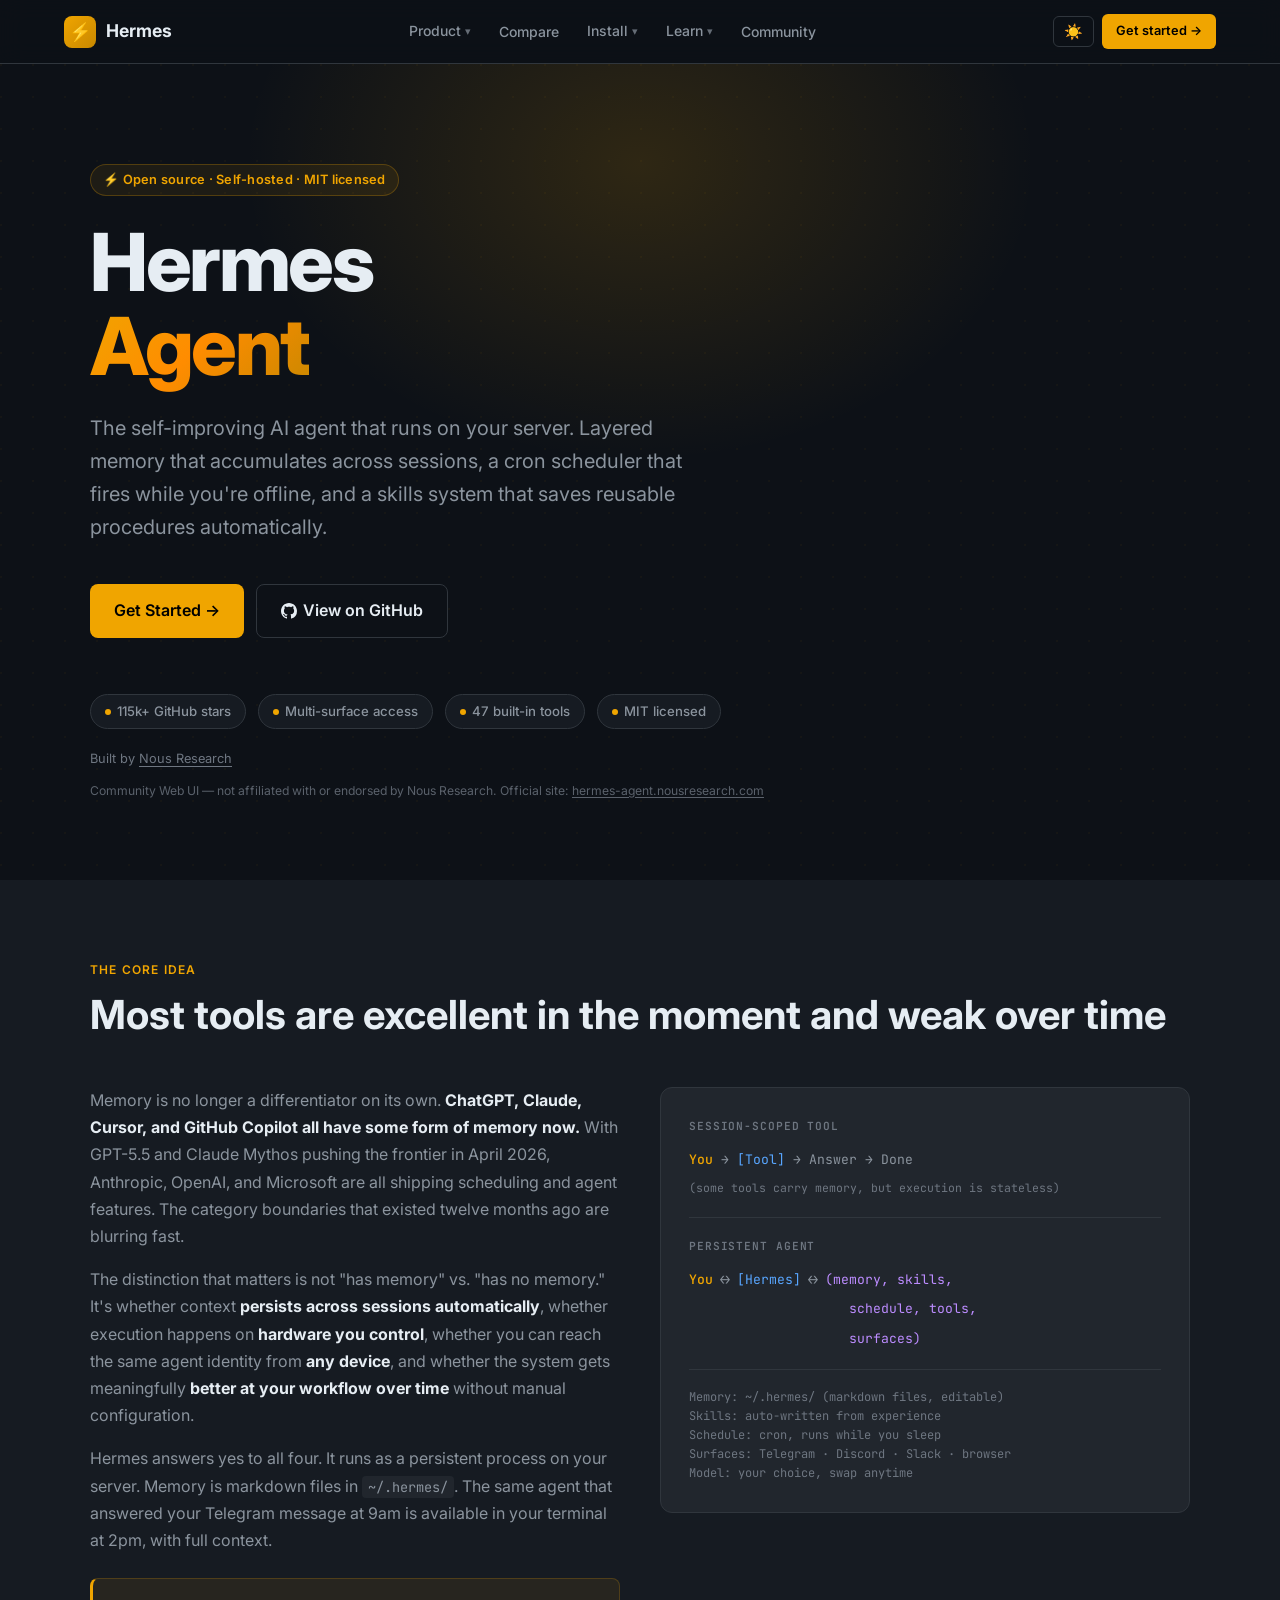
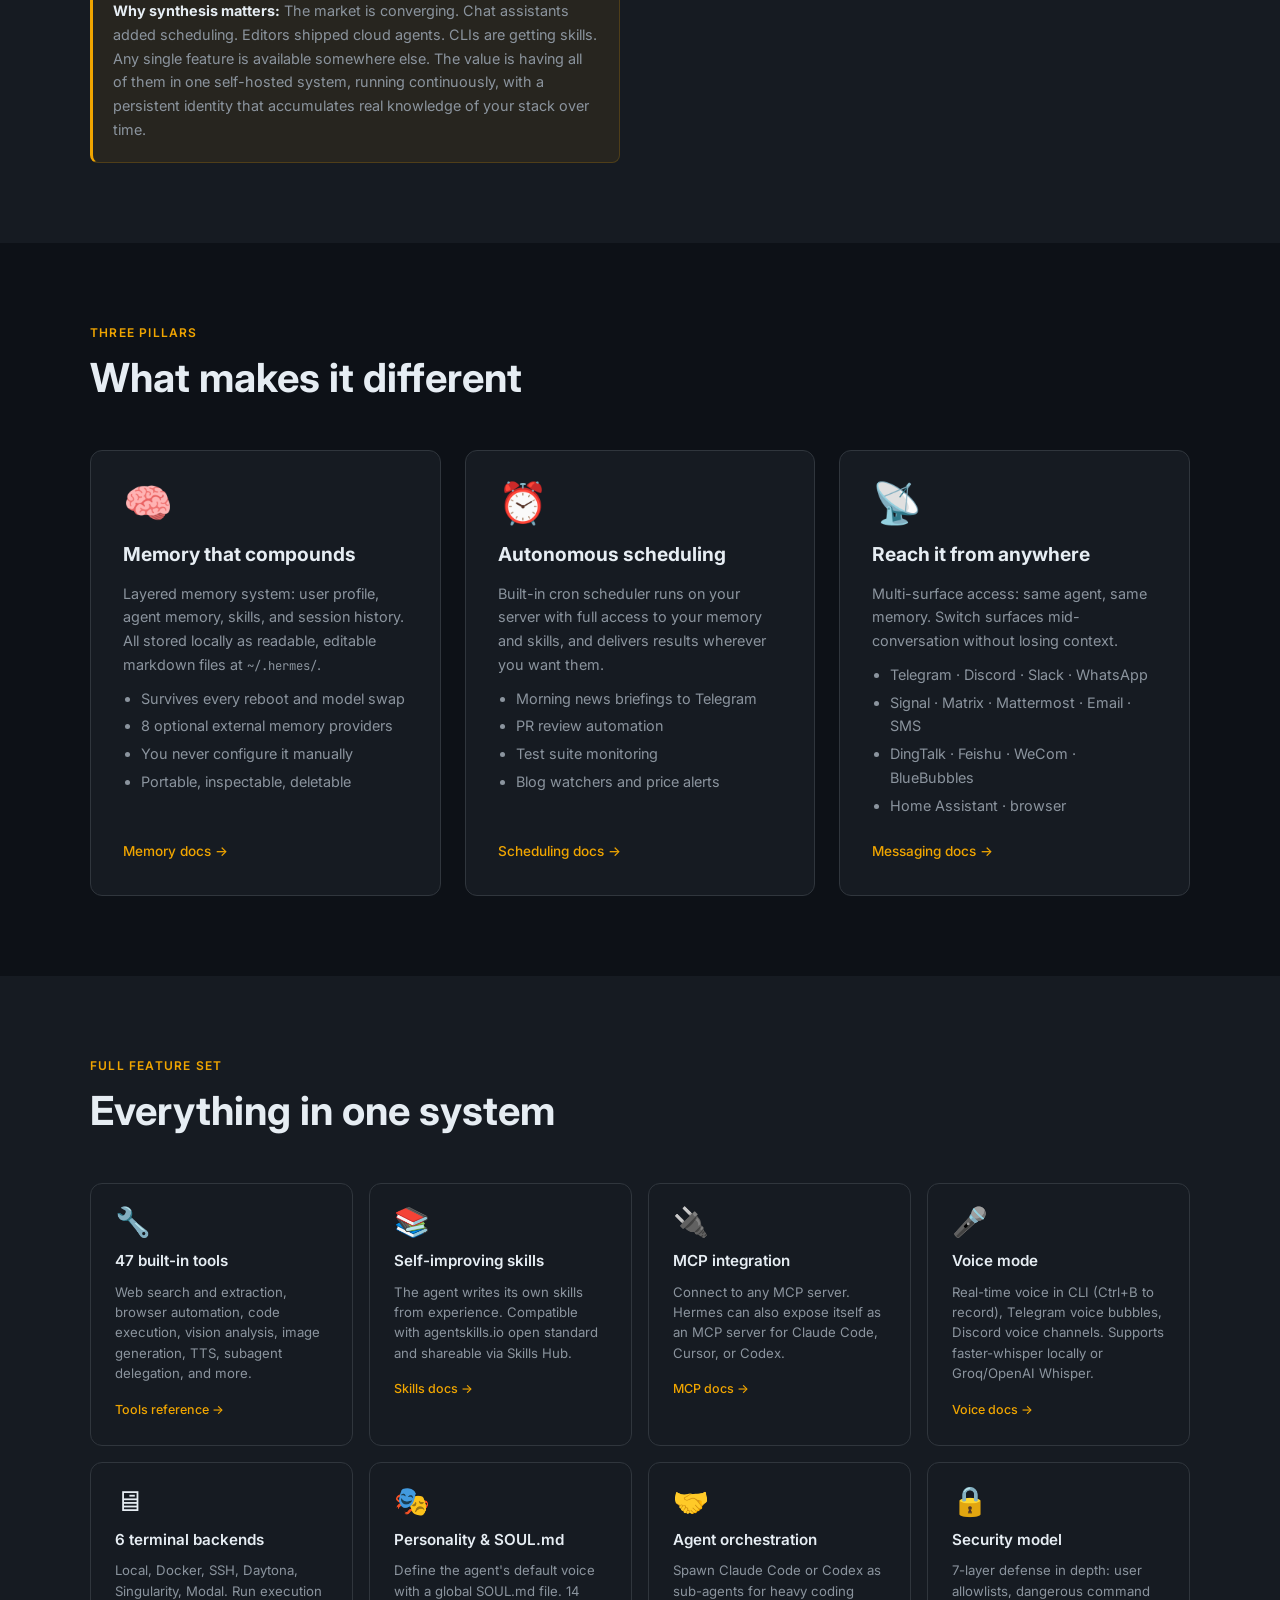
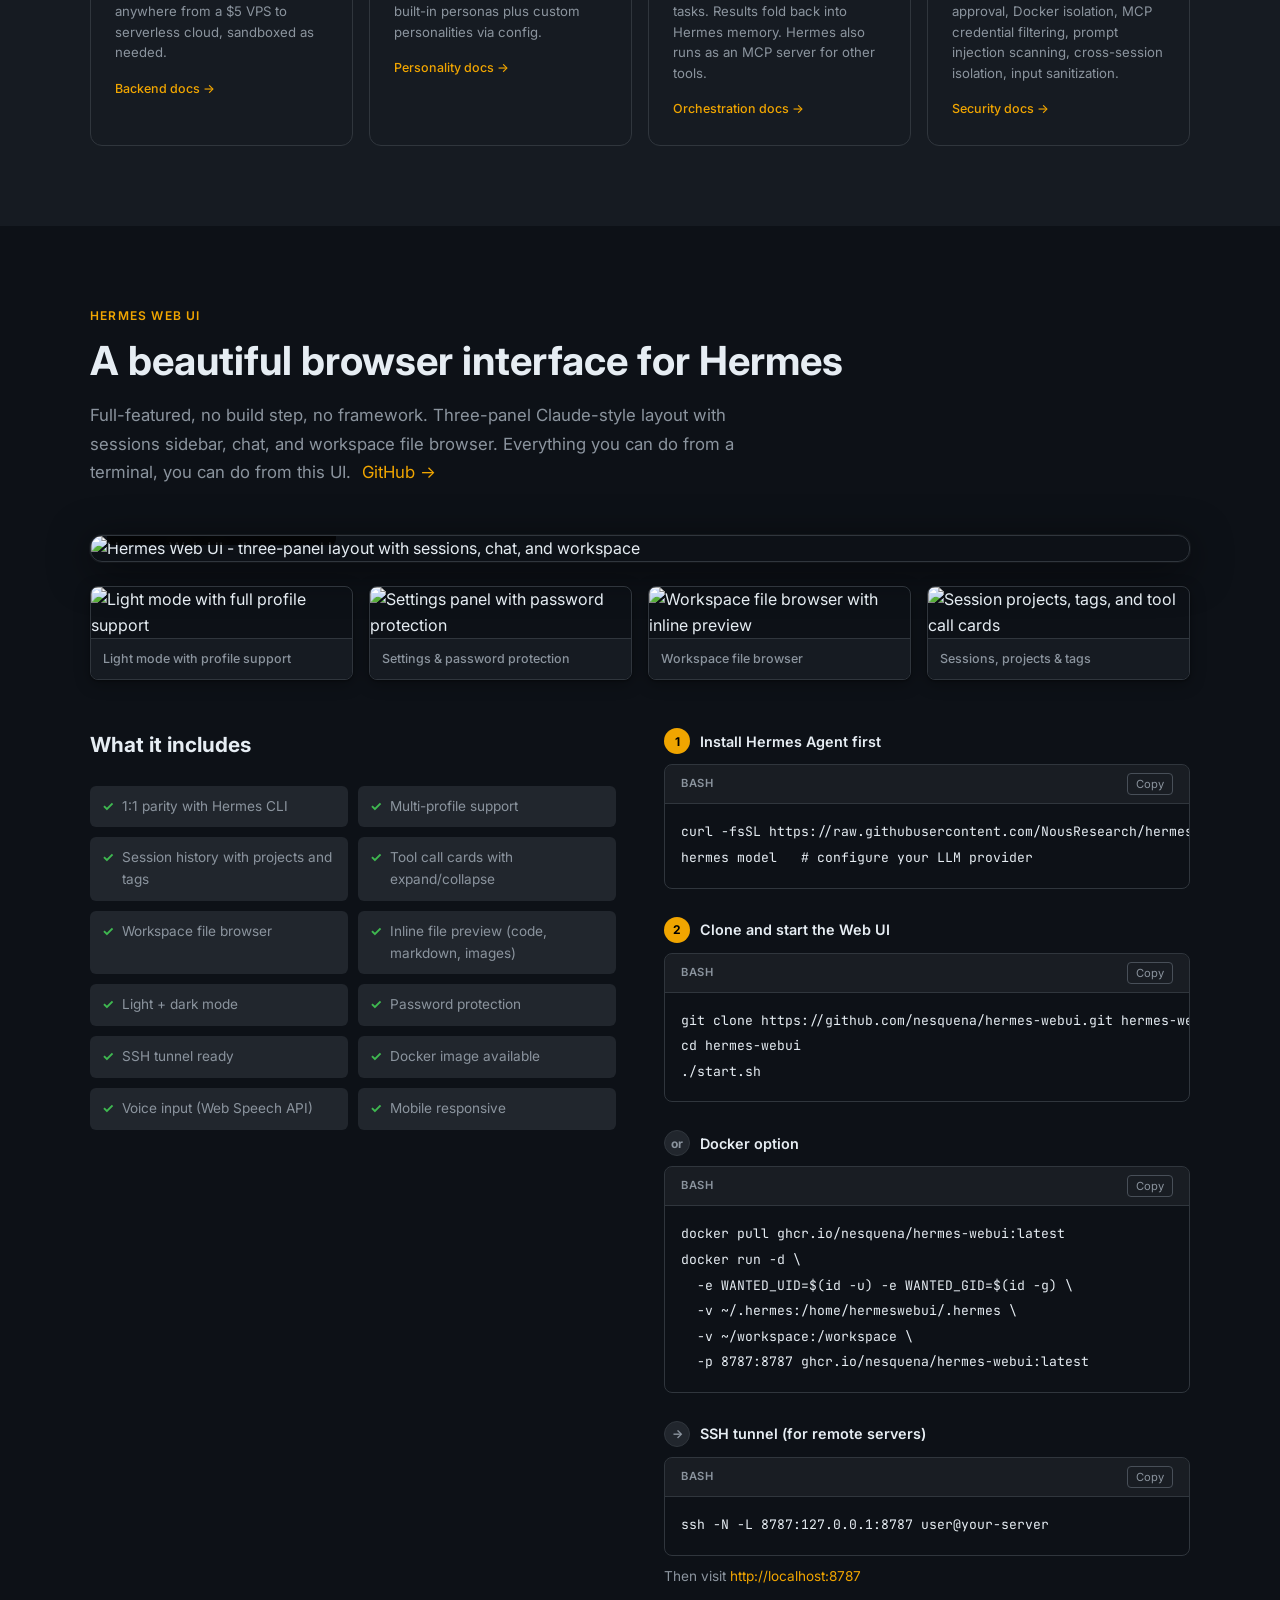
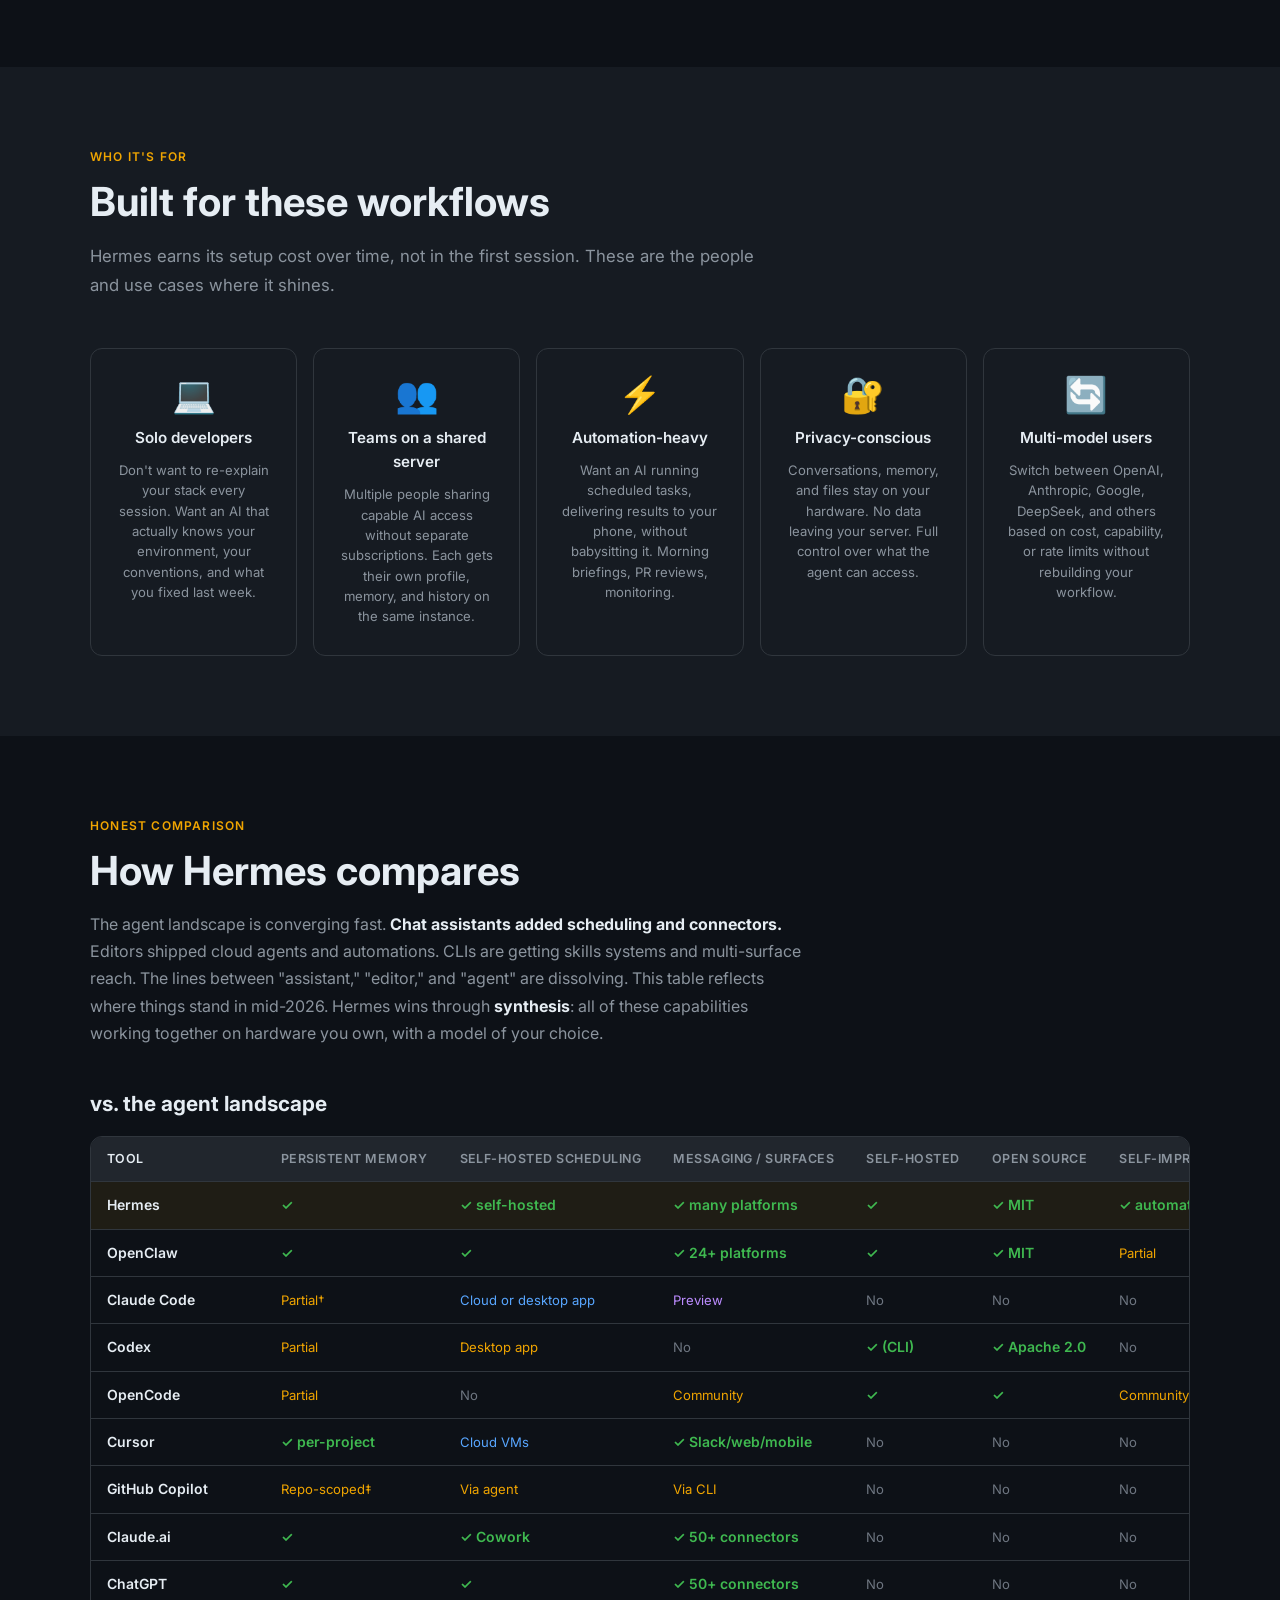
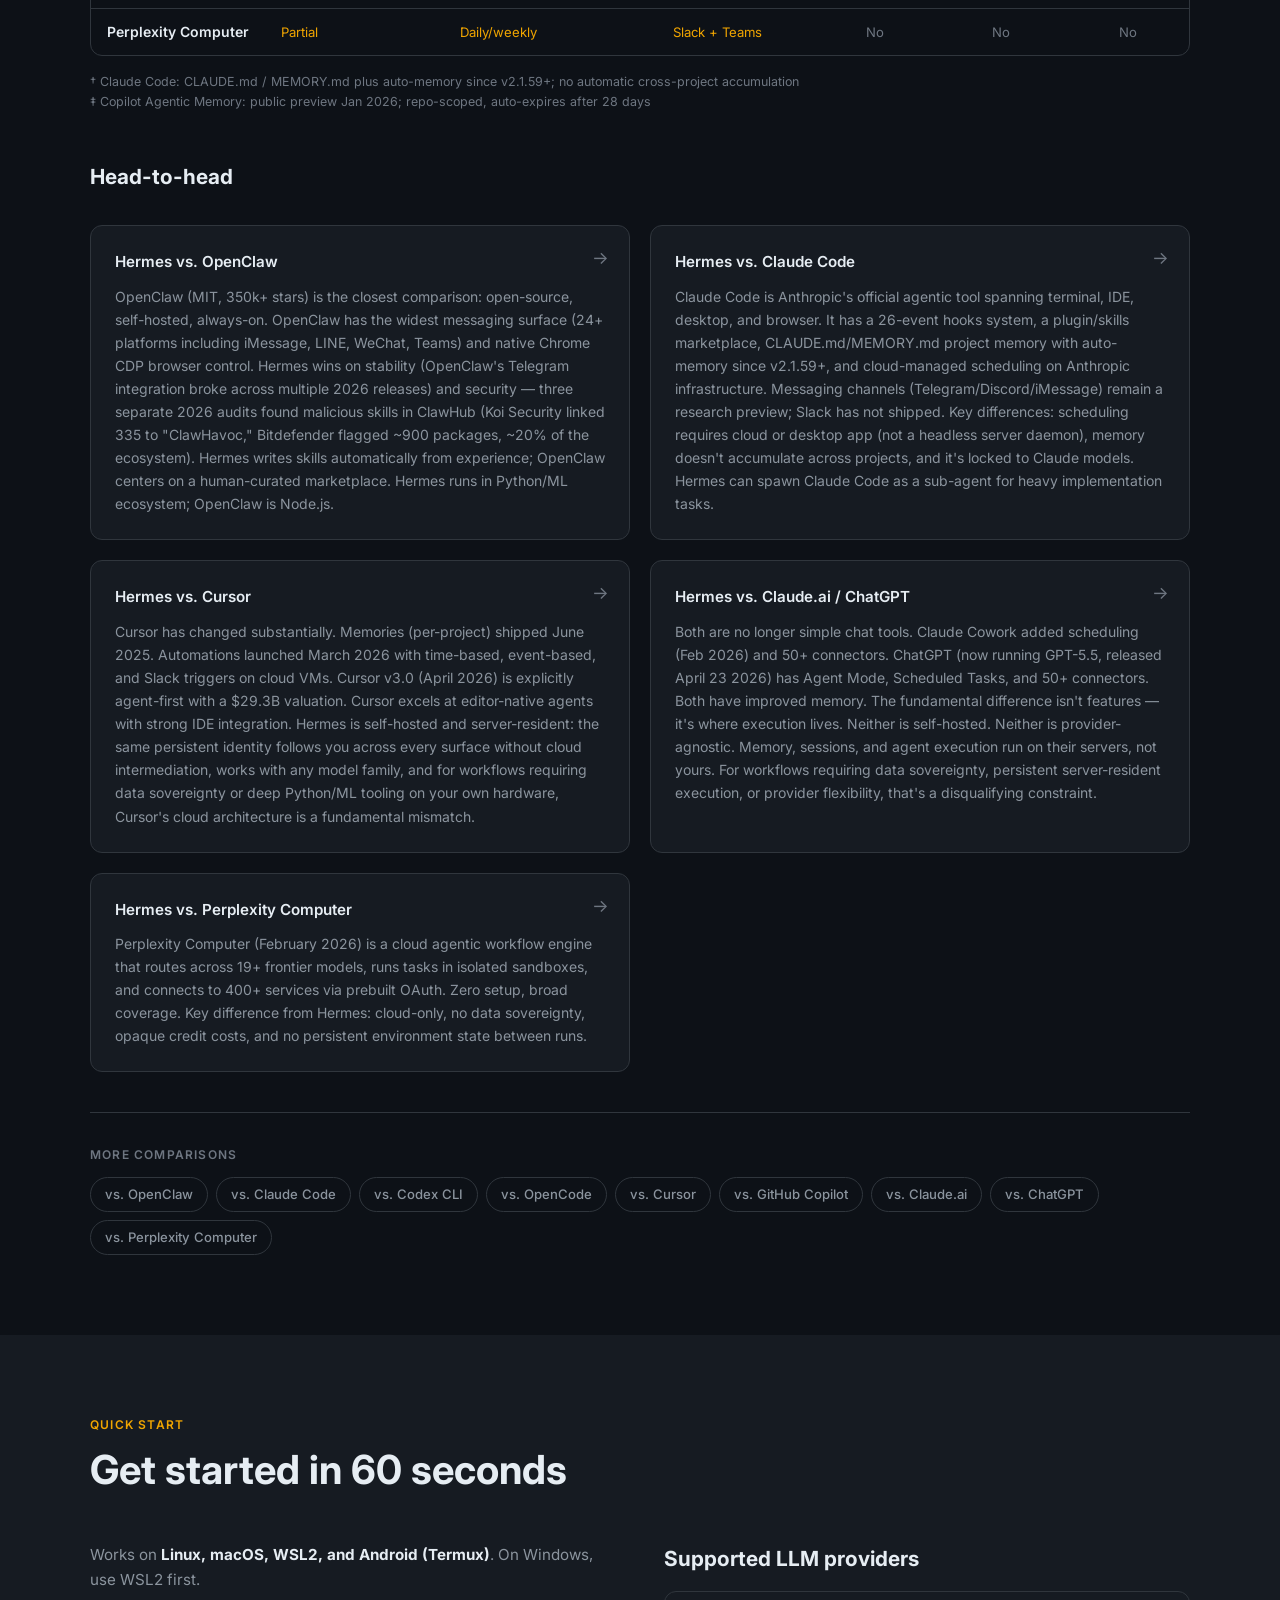
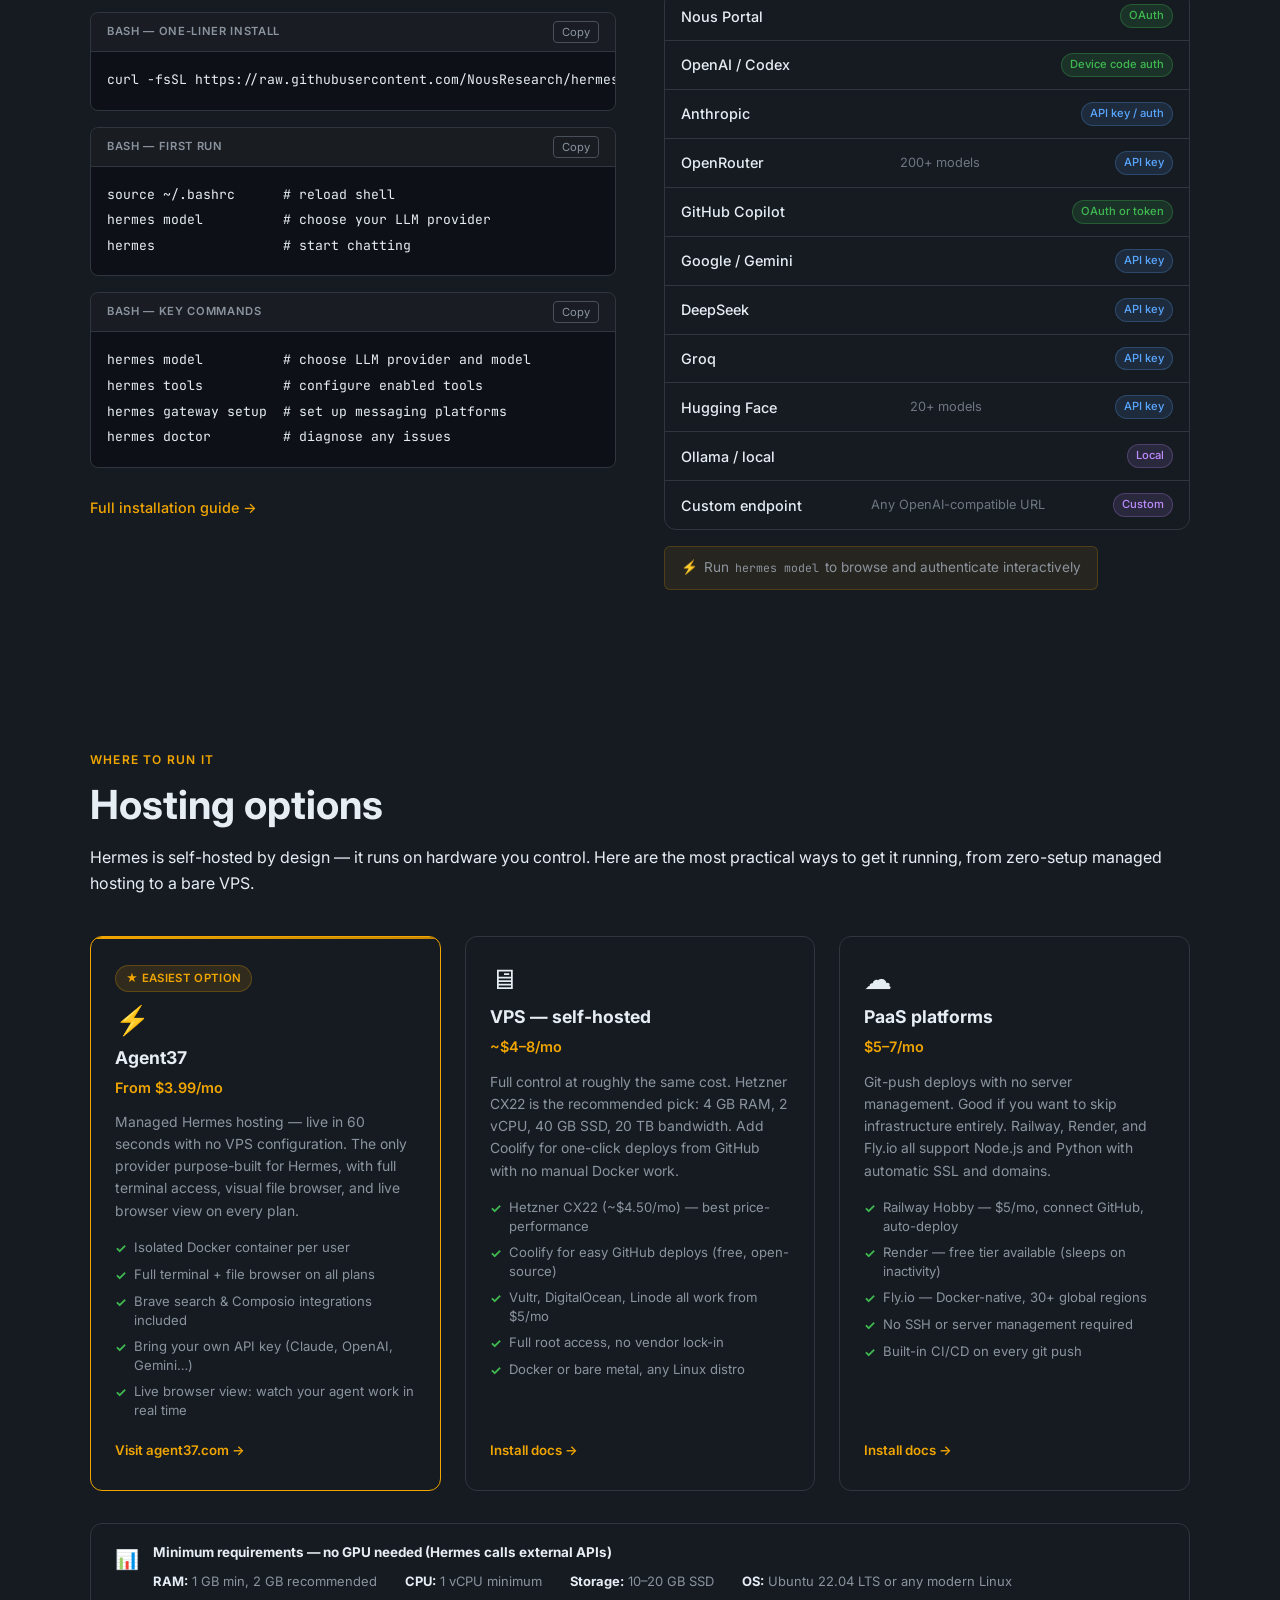
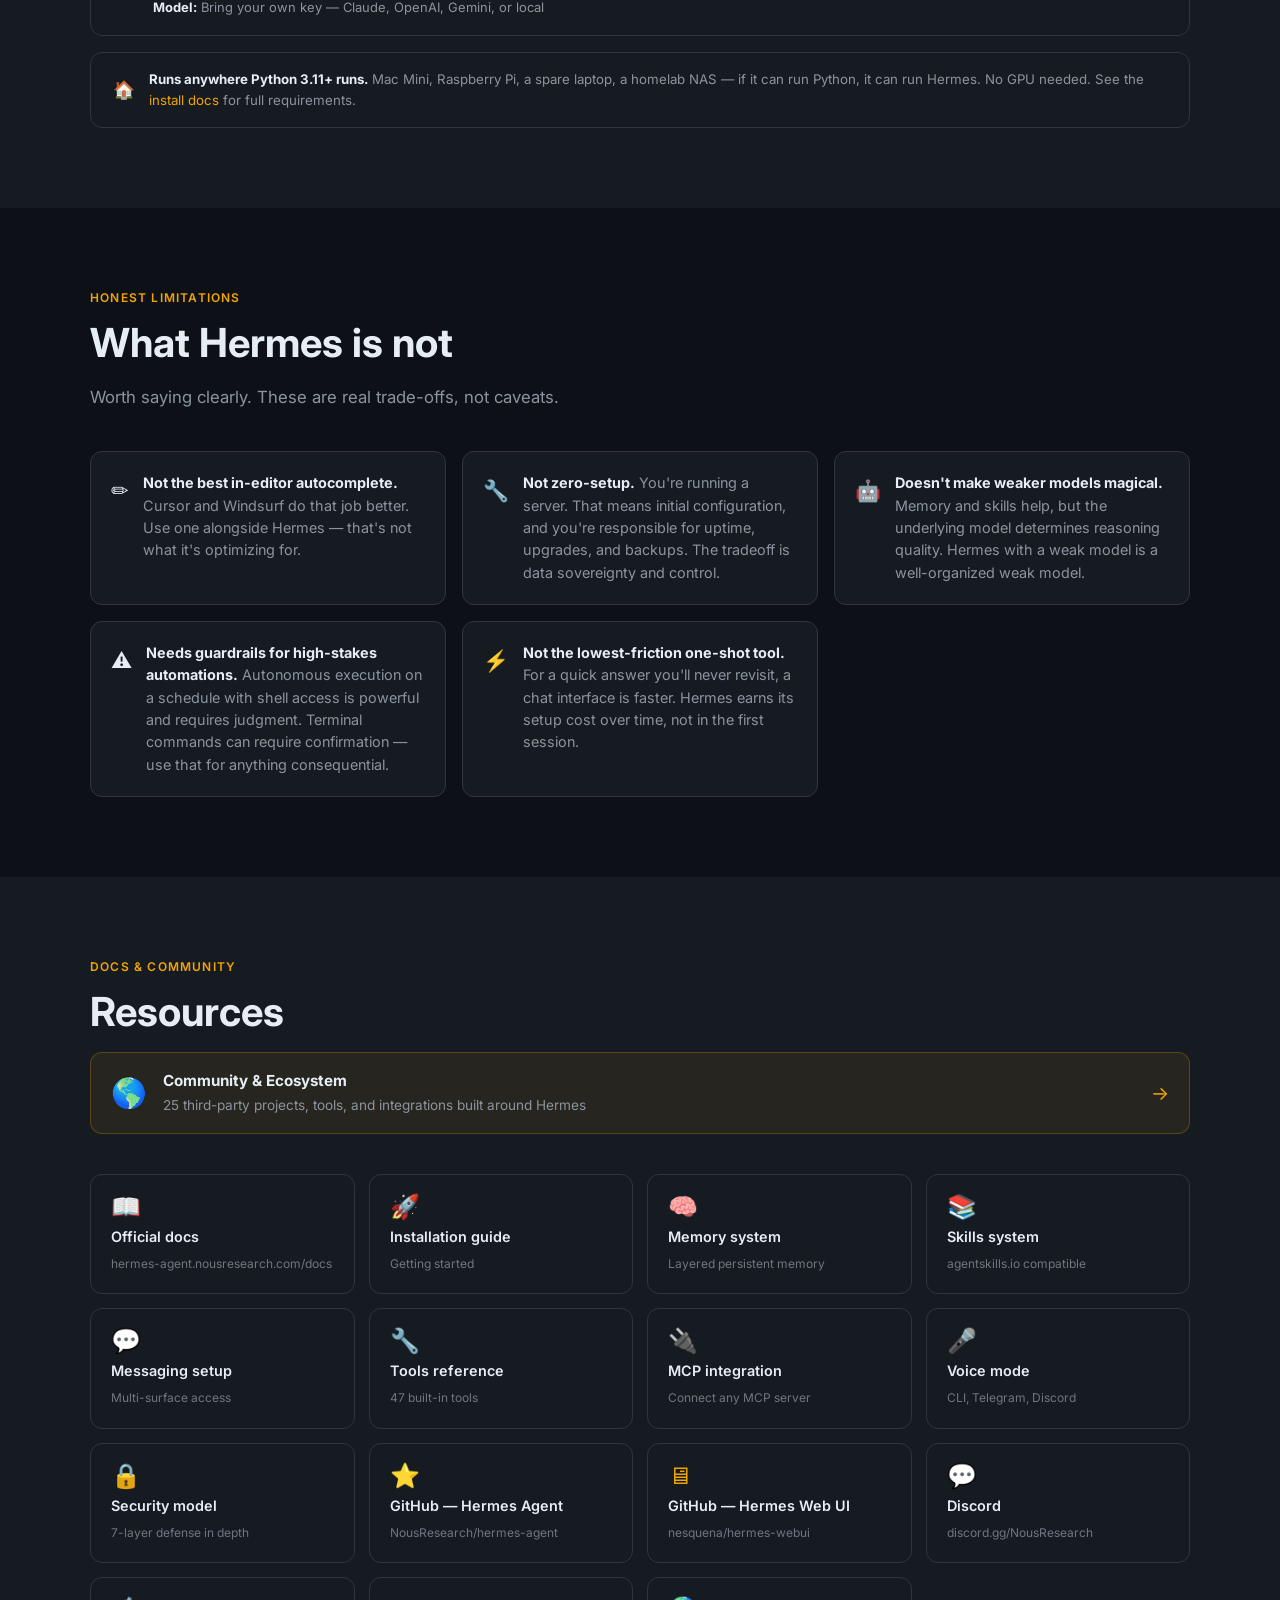
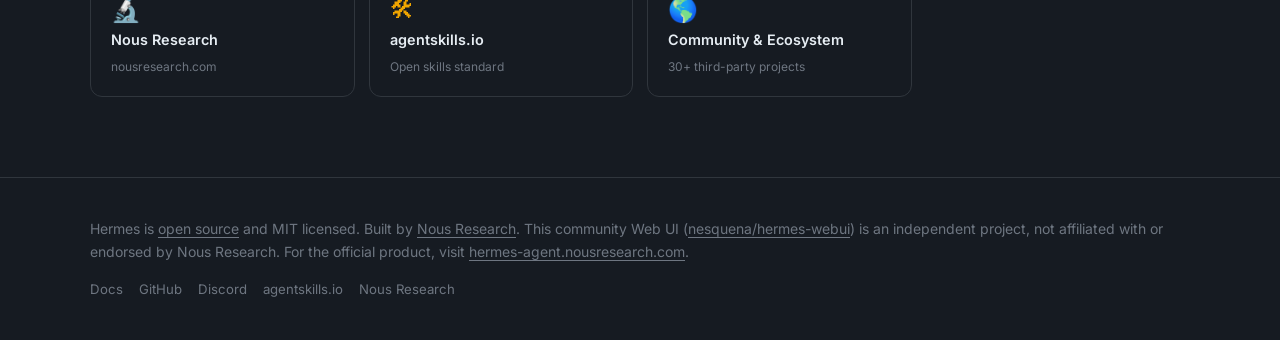
==== commit c7149bc6: "site: nav dropdowns, GPT-5.5, DeepSeek V4, star updates — April 24 2026 Navigation: - Collapse 12 fl" ====
--- a/index.html
+++ b/index.html
@@ -172,6 +172,107 @@
       color: var(--text-primary);
       background: var(--bg-tertiary);
     }
+    /* ===== DROPDOWN NAV ===== */
+    .nav-links .has-dropdown { position: relative; }
+
+    .nav-trigger {
+      display: inline-flex;
+      align-items: center;
+      gap: 4px;
+      background: none;
+      border: none;
+      color: var(--text-secondary);
+      font: inherit;
+      font-size: 0.875rem;
+      font-weight: 500;
+      padding: 6px 12px;
+      border-radius: 6px;
+      cursor: pointer;
+      white-space: nowrap;
+      transition: color 0.15s, background 0.15s;
+    }
+    .nav-trigger .caret {
+      font-size: 0.7rem;
+      opacity: 0.7;
+      transition: transform 0.15s;
+    }
+    .nav-trigger:hover,
+    .has-dropdown:focus-within .nav-trigger,
+    .has-dropdown:hover .nav-trigger {
+      color: var(--text-primary);
+      background: var(--bg-tertiary);
+    }
+    .has-dropdown:hover .caret,
+    .has-dropdown:focus-within .caret { transform: rotate(180deg); }
+
+    .dropdown {
+      position: absolute;
+      top: calc(100% + 6px);
+      left: 0;
+      min-width: 200px;
+      padding: 6px;
+      list-style: none;
+      background: var(--bg-secondary);
+      border: 1px solid var(--border);
+      border-radius: var(--radius);
+      box-shadow: var(--shadow-lg);
+      opacity: 0;
+      visibility: hidden;
+      transform: translateY(-4px);
+      transition: opacity 0.15s ease, transform 0.15s ease, visibility 0s linear 0.15s;
+      z-index: 1001;
+    }
+    .has-dropdown:hover > .dropdown,
+    .has-dropdown:focus-within > .dropdown {
+      opacity: 1;
+      visibility: visible;
+      transform: translateY(0);
+      transition: opacity 0.15s ease, transform 0.15s ease, visibility 0s;
+    }
+    .dropdown--right > .dropdown { left: auto; right: 0; }
+    .has-dropdown::after {
+      content: "";
+      position: absolute;
+      top: 100%; left: 0; right: 0;
+      height: 10px;
+    }
+    .dropdown a {
+      display: block;
+      padding: 8px 12px;
+      border-radius: 6px;
+      color: var(--text-secondary);
+      font-size: 0.875rem;
+      font-weight: 500;
+      white-space: nowrap;
+      transition: color 0.15s, background 0.15s;
+    }
+    .dropdown a:hover,
+    .dropdown a:focus-visible {
+      color: var(--text-primary);
+      background: var(--bg-tertiary);
+      outline: none;
+    }
+    .nav-trigger:focus-visible {
+      outline: 2px solid var(--accent);
+      outline-offset: 2px;
+    }
+    @media (prefers-reduced-motion: reduce) {
+      .dropdown, .nav-trigger .caret { transition: none; }
+    }
+    .dropdown .dropdown-section-label {
+      font-size: 0.68rem;
+      font-weight: 700;
+      letter-spacing: 0.1em;
+      text-transform: uppercase;
+      color: var(--text-muted);
+      padding: 6px 12px 2px;
+    }
+    .dropdown .dropdown-divider {
+      height: 1px;
+      background: var(--border);
+      margin: 6px 8px;
+    }
+
     .nav-actions {
       display: flex;
       align-items: center;
@@ -1379,18 +1480,39 @@
       Hermes
     </a>
     <ul class="nav-links">
-      <li><a href="#why">Why Hermes</a></li>
-      <li><a href="#features">Features</a></li>
-      <li><a href="#webui">Web UI</a></li>
-      <li><a href="#who">Who it's for</a></li>
+      <li class="has-dropdown">
+        <button type="button" class="nav-trigger" aria-haspopup="true" aria-expanded="false">
+          Product <span class="caret" aria-hidden="true">▾</span>
+        </button>
+        <ul class="dropdown" role="menu">
+          <li role="none"><a role="menuitem" href="#why">Why Hermes</a></li>
+          <li role="none"><a role="menuitem" href="#features">Features</a></li>
+          <li role="none"><a role="menuitem" href="#webui">Web UI</a></li>
+          <li role="none"><a role="menuitem" href="#who">Who it's for</a></li>
+          <li role="none"><a role="menuitem" href="models/">&#129302; Models</a></li>
+          <li role="none"><a role="menuitem" href="memory/">&#129761; Memory</a></li>
+        </ul>
+      </li>
       <li><a href="#compare">Compare</a></li>
-      <li><a href="#install">Install</a></li>
-      <li><a href="#hosting">Hosting</a></li>
-      <li><a href="#resources">Resources</a></li>
-      <li><a href="eli5/">ELI5</a></li>
-      <li><a href="models/">Models</a></li>
+      <li class="has-dropdown">
+        <button type="button" class="nav-trigger" aria-haspopup="true" aria-expanded="false">
+          Install <span class="caret" aria-hidden="true">▾</span>
+        </button>
+        <ul class="dropdown" role="menu">
+          <li role="none"><a role="menuitem" href="#install">Install</a></li>
+          <li role="none"><a role="menuitem" href="#hosting">Hosting</a></li>
+        </ul>
+      </li>
+      <li class="has-dropdown dropdown--right">
+        <button type="button" class="nav-trigger" aria-haspopup="true" aria-expanded="false">
+          Learn <span class="caret" aria-hidden="true">▾</span>
+        </button>
+        <ul class="dropdown" role="menu">
+          <li role="none"><a role="menuitem" href="eli5/">&#129300; ELI5</a></li>
+          <li role="none"><a role="menuitem" href="#resources">Resources</a></li>
+        </ul>
+      </li>
       <li><a href="community/">Community</a></li>
-      <li><a href="memory/">Memory</a></li>
     </ul>
     <div class="nav-actions">
       <button class="btn-theme" id="theme-toggle" aria-label="Toggle theme" title="Toggle light/dark mode">🌙</button>
@@ -1404,18 +1526,24 @@
 
 <!-- Mobile menu -->
 <div id="mobile-menu">
+  <div style="font-size:0.68rem;font-weight:700;letter-spacing:0.1em;text-transform:uppercase;color:var(--text-muted);padding:8px 0 2px;">Product</div>
   <a href="#why" onclick="closeMobileMenu()">Why Hermes</a>
   <a href="#features" onclick="closeMobileMenu()">Features</a>
   <a href="#webui" onclick="closeMobileMenu()">Web UI</a>
   <a href="#who" onclick="closeMobileMenu()">Who it's for</a>
-  <a href="#compare" onclick="closeMobileMenu()">Compare</a>
+  <a href="models/" onclick="closeMobileMenu()">&#129302; Models</a>
+  <a href="memory/" onclick="closeMobileMenu()">&#129761; Memory</a>
+  <div style="height:1px;background:var(--border);margin:8px 0;"></div>
+  <div style="font-size:0.68rem;font-weight:700;letter-spacing:0.1em;text-transform:uppercase;color:var(--text-muted);padding:4px 0 2px;">Install</div>
   <a href="#install" onclick="closeMobileMenu()">Install</a>
   <a href="#hosting" onclick="closeMobileMenu()">Hosting</a>
+  <div style="height:1px;background:var(--border);margin:8px 0;"></div>
+  <div style="font-size:0.68rem;font-weight:700;letter-spacing:0.1em;text-transform:uppercase;color:var(--text-muted);padding:4px 0 2px;">Learn</div>
+  <a href="eli5/" onclick="closeMobileMenu()">&#129300; ELI5</a>
   <a href="#resources" onclick="closeMobileMenu()">Resources</a>
-  <a href="eli5/" onclick="closeMobileMenu()">&#129300; ELI5</a>
-  <a href="models/" onclick="closeMobileMenu()">&#129302; Models</a>
+  <a href="#compare" onclick="closeMobileMenu()">Compare</a>
+  <div style="height:1px;background:var(--border);margin:8px 0;"></div>
   <a href="community/" onclick="closeMobileMenu()" style="color:var(--accent)">&#127758; Community</a>
-  <a href="memory/" onclick="closeMobileMenu()" style="color:var(--accent)">&#129761; Memory</a>
   <a href="https://hermes-agent.nousresearch.com/docs/getting-started/installation" target="_blank" rel="noopener" style="color: var(--accent); margin-top: 4px;">Get started &#8594;</a>
 </div>
 
@@ -1448,7 +1576,7 @@
         </a>
       </div>
       <div class="hero-stats">
-        <span class="stat-badge"><span class="dot"></span>105k+ GitHub stars</span>
+        <span class="stat-badge"><span class="dot"></span>115k+ GitHub stars</span>
         <span class="stat-badge"><span class="dot"></span>Multi-surface access</span>
         <span class="stat-badge"><span class="dot"></span>47 built-in tools</span>
         <span class="stat-badge"><span class="dot"></span>MIT licensed</span>
@@ -1466,7 +1594,7 @@
       <div class="why-grid">
         <div class="why-text">
           <p>
-            Memory is no longer a differentiator on its own. <strong>ChatGPT, Claude, Cursor, and GitHub Copilot all have some form of memory now.</strong> Anthropic, OpenAI, and Microsoft are all shipping scheduling and agent features. The category boundaries that existed twelve months ago are blurring fast.
+            Memory is no longer a differentiator on its own. <strong>ChatGPT, Claude, Cursor, and GitHub Copilot all have some form of memory now.</strong> With GPT-5.5 and Claude Mythos pushing the frontier in April 2026, Anthropic, OpenAI, and Microsoft are all shipping scheduling and agent features. The category boundaries that existed twelve months ago are blurring fast.
           </p>
           <p>
             The distinction that matters is not "has memory" vs. "has no memory." It's whether context <strong>persists across sessions automatically</strong>, whether execution happens on <strong>hardware you control</strong>, whether you can reach the same agent identity from <strong>any device</strong>, and whether the system gets meaningfully <strong>better at your workflow over time</strong> without manual configuration.
@@ -1977,7 +2105,7 @@
           <div class="card-arrow">→</div>
           <h4>Hermes vs. Claude.ai / ChatGPT</h4>
           <p>
-            Both are no longer simple chat tools. Claude Cowork added scheduling (Feb 2026) and 50+ connectors. ChatGPT has Agent Mode (July 2025), Scheduled Tasks, and 50+ connectors. Both have improved memory. The fundamental difference isn't features &mdash; it's where execution lives. Neither is self-hosted. Neither is provider-agnostic. Memory, sessions, and agent execution run on their servers, not yours. For workflows requiring data sovereignty, persistent server-resident execution, or provider flexibility, that's a disqualifying constraint.
+            Both are no longer simple chat tools. Claude Cowork added scheduling (Feb 2026) and 50+ connectors. ChatGPT (now running GPT-5.5, released April 23 2026) has Agent Mode, Scheduled Tasks, and 50+ connectors. Both have improved memory. The fundamental difference isn't features &mdash; it's where execution lives. Neither is self-hosted. Neither is provider-agnostic. Memory, sessions, and agent execution run on their servers, not yours. For workflows requiring data sovereignty, persistent server-resident execution, or provider flexibility, that's a disqualifying constraint.
           </p>
         </div>
 
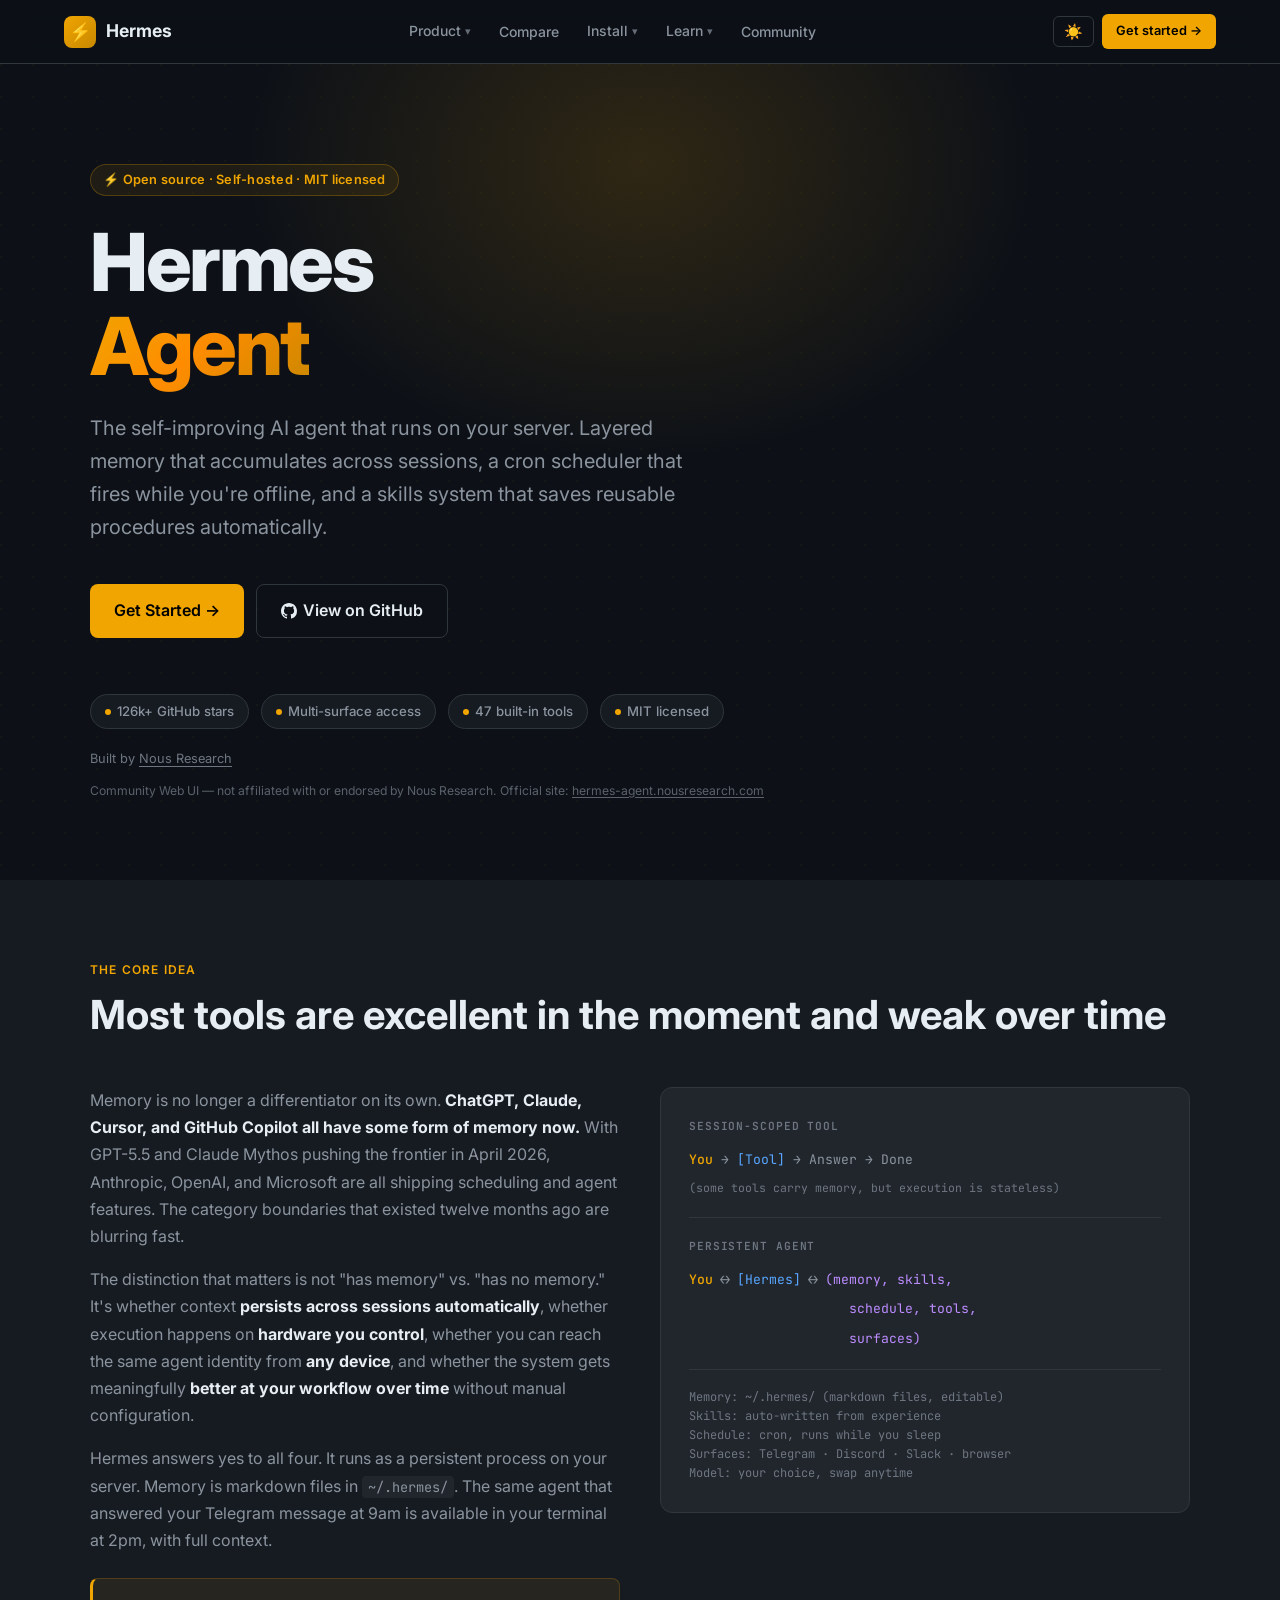
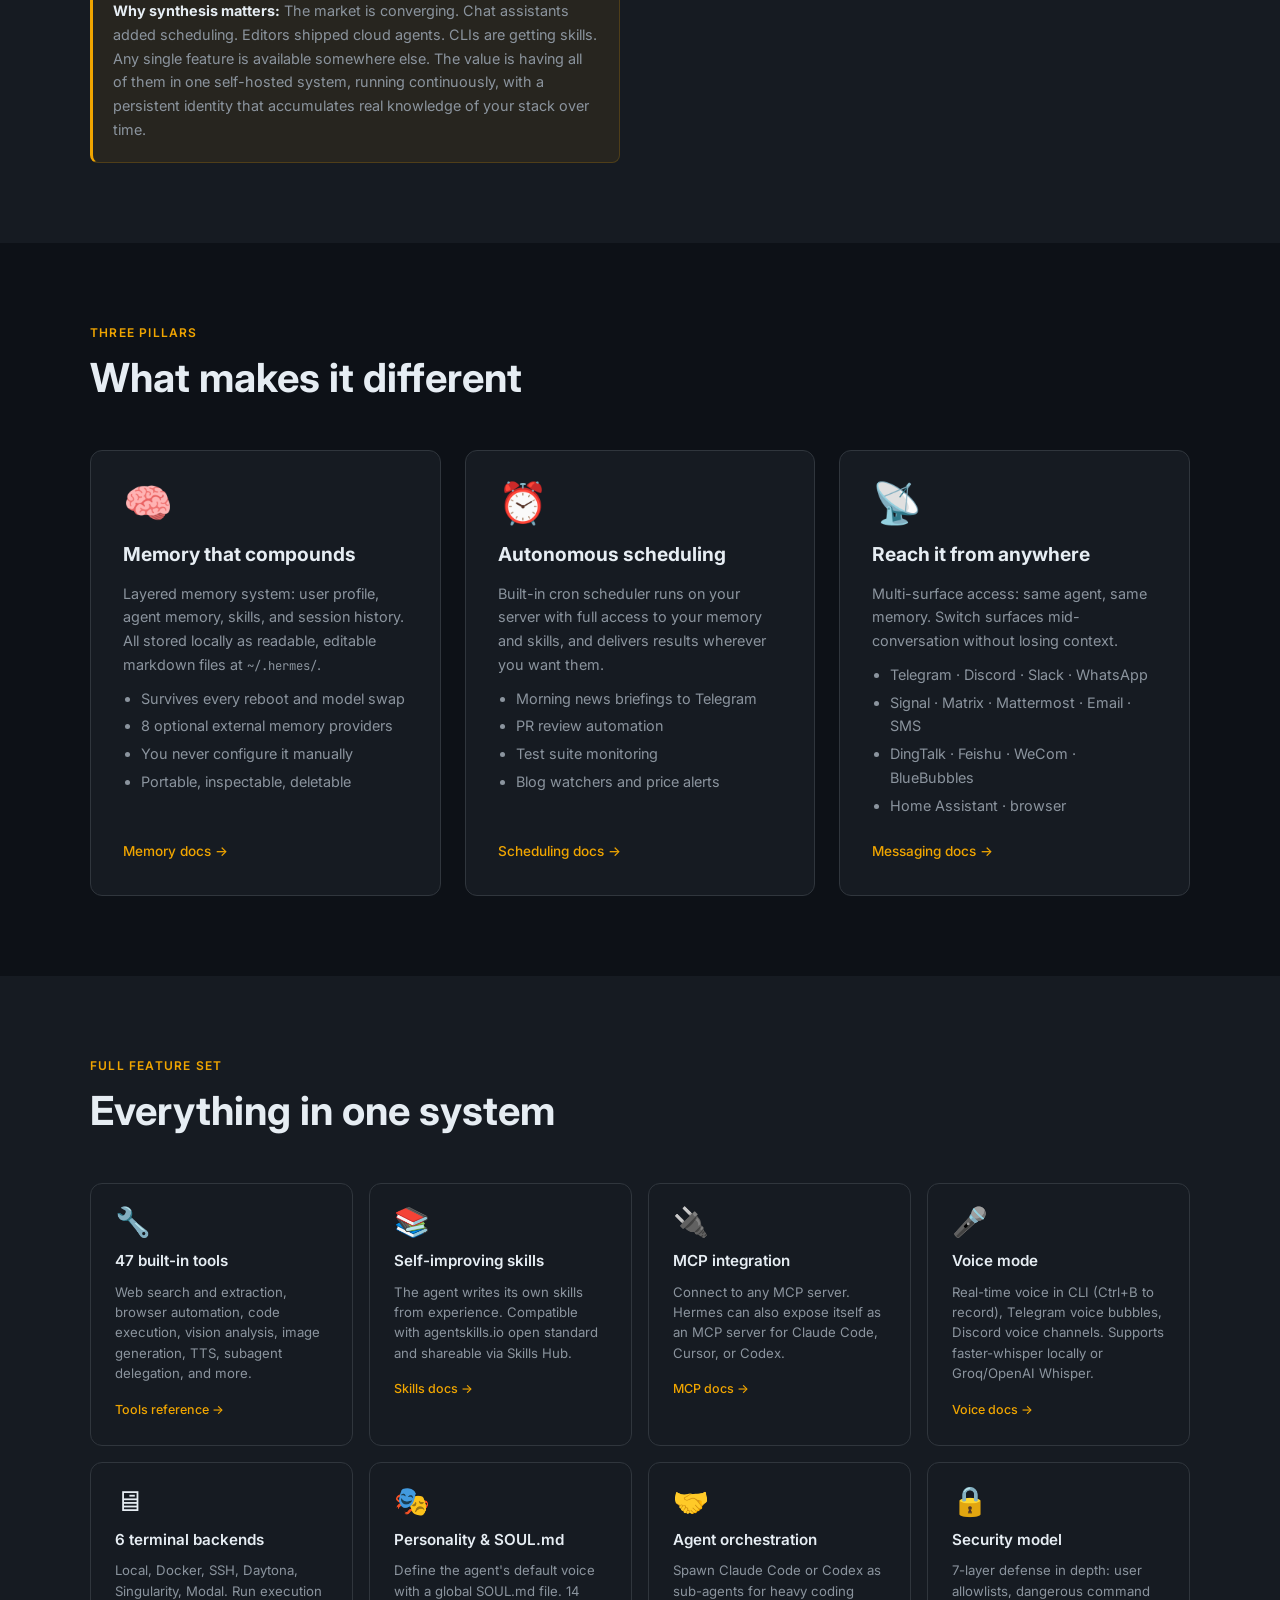
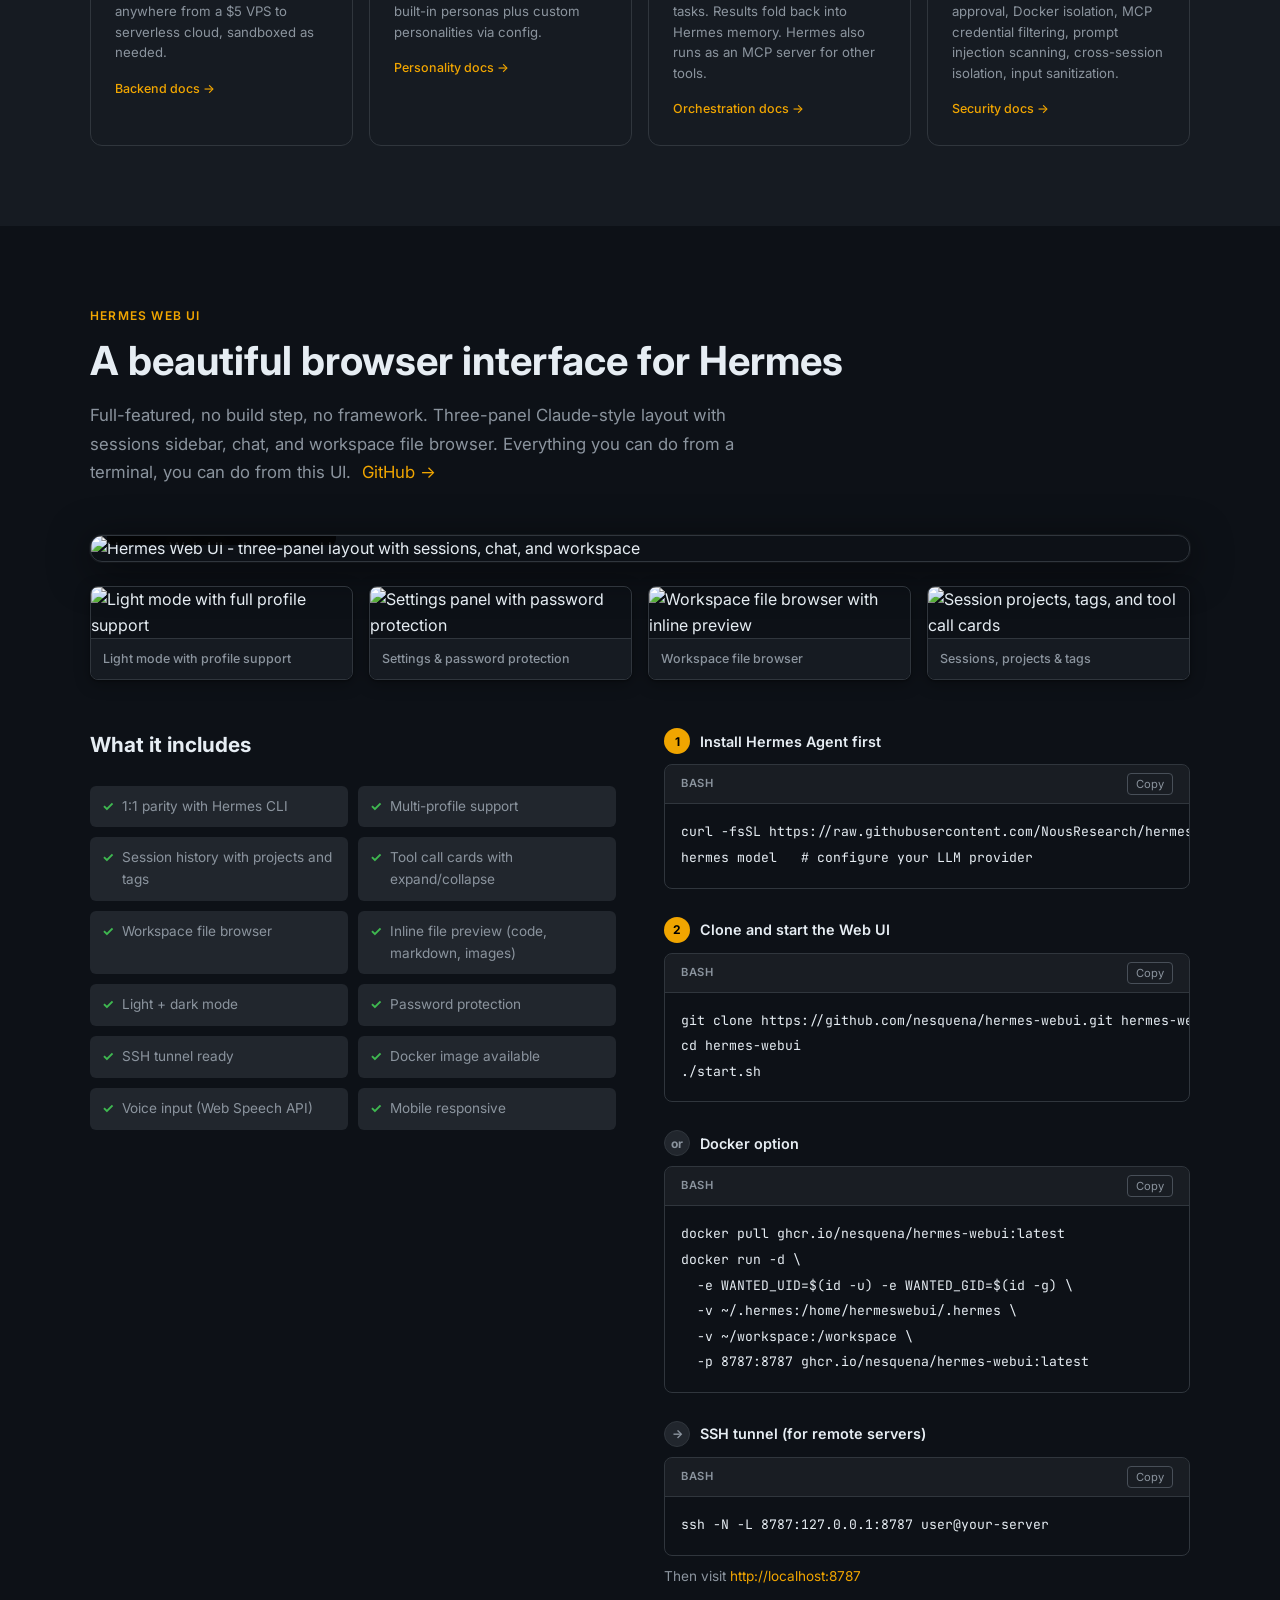
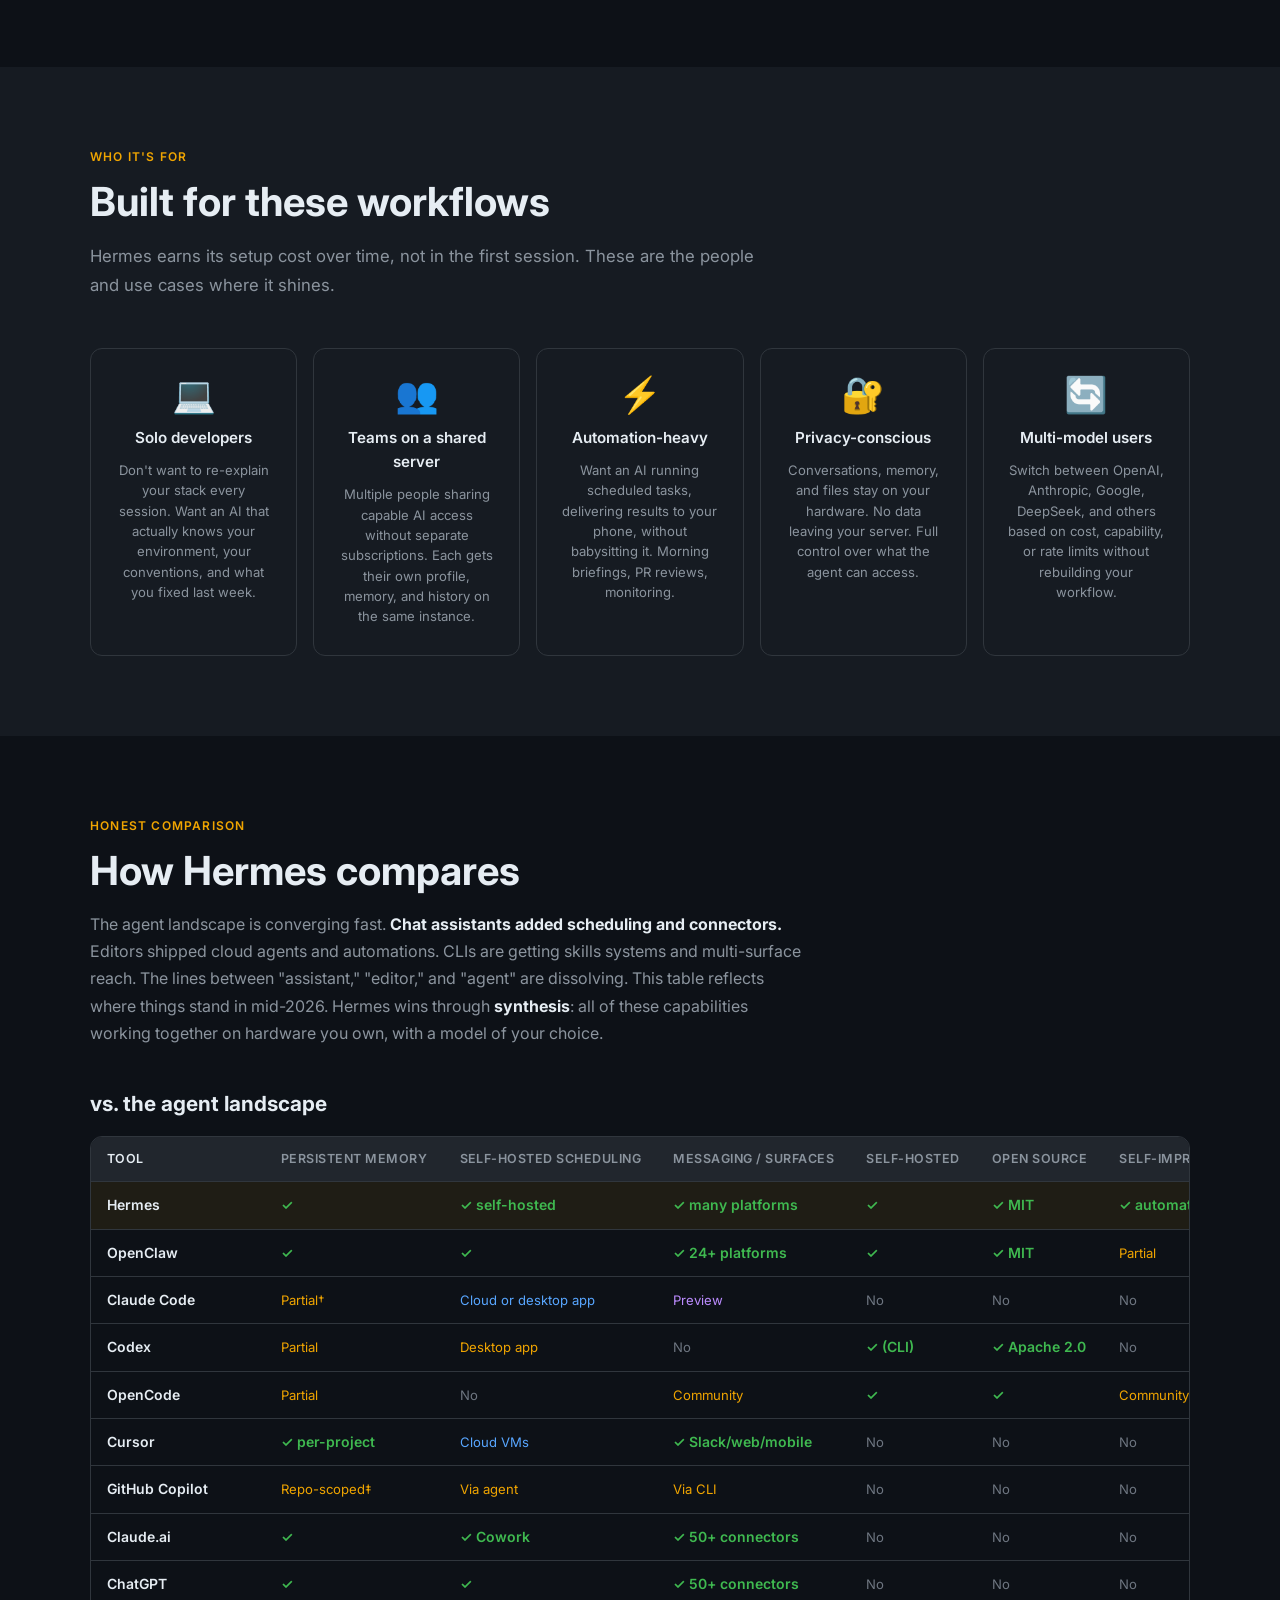
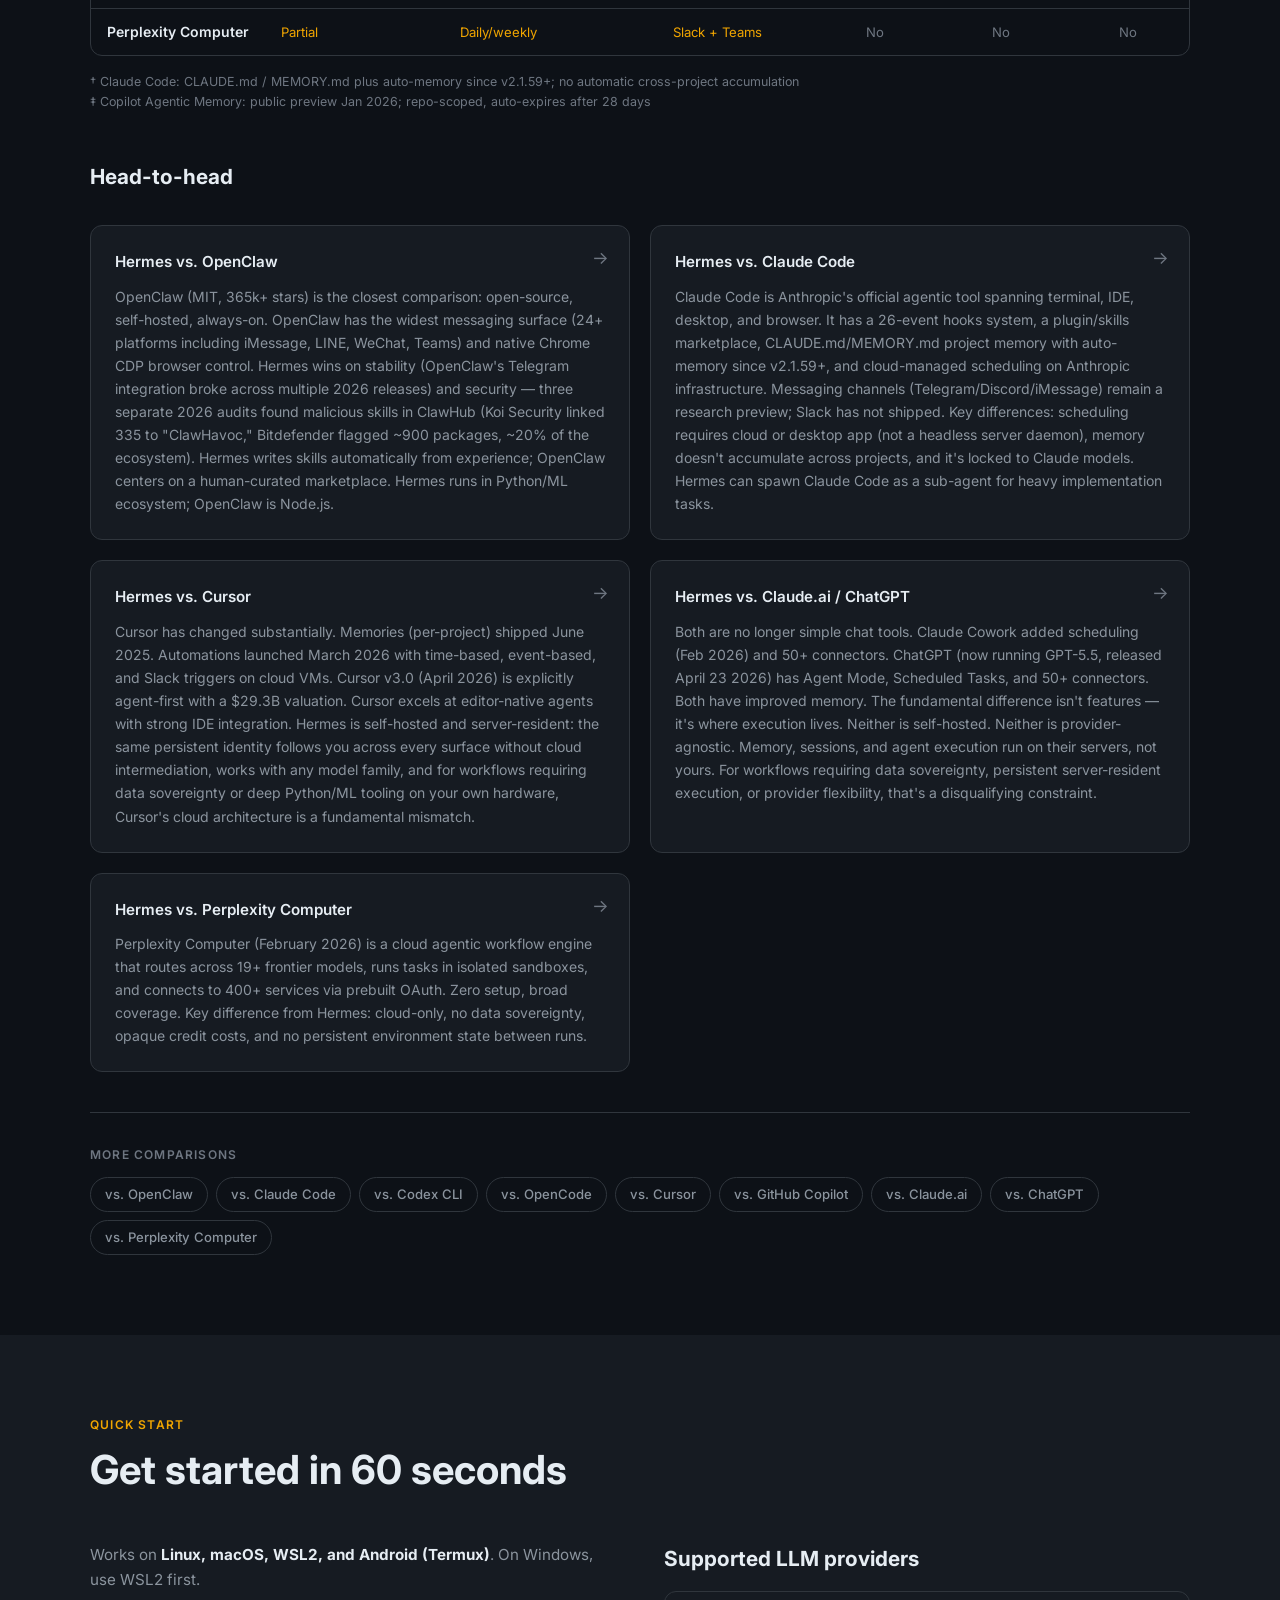
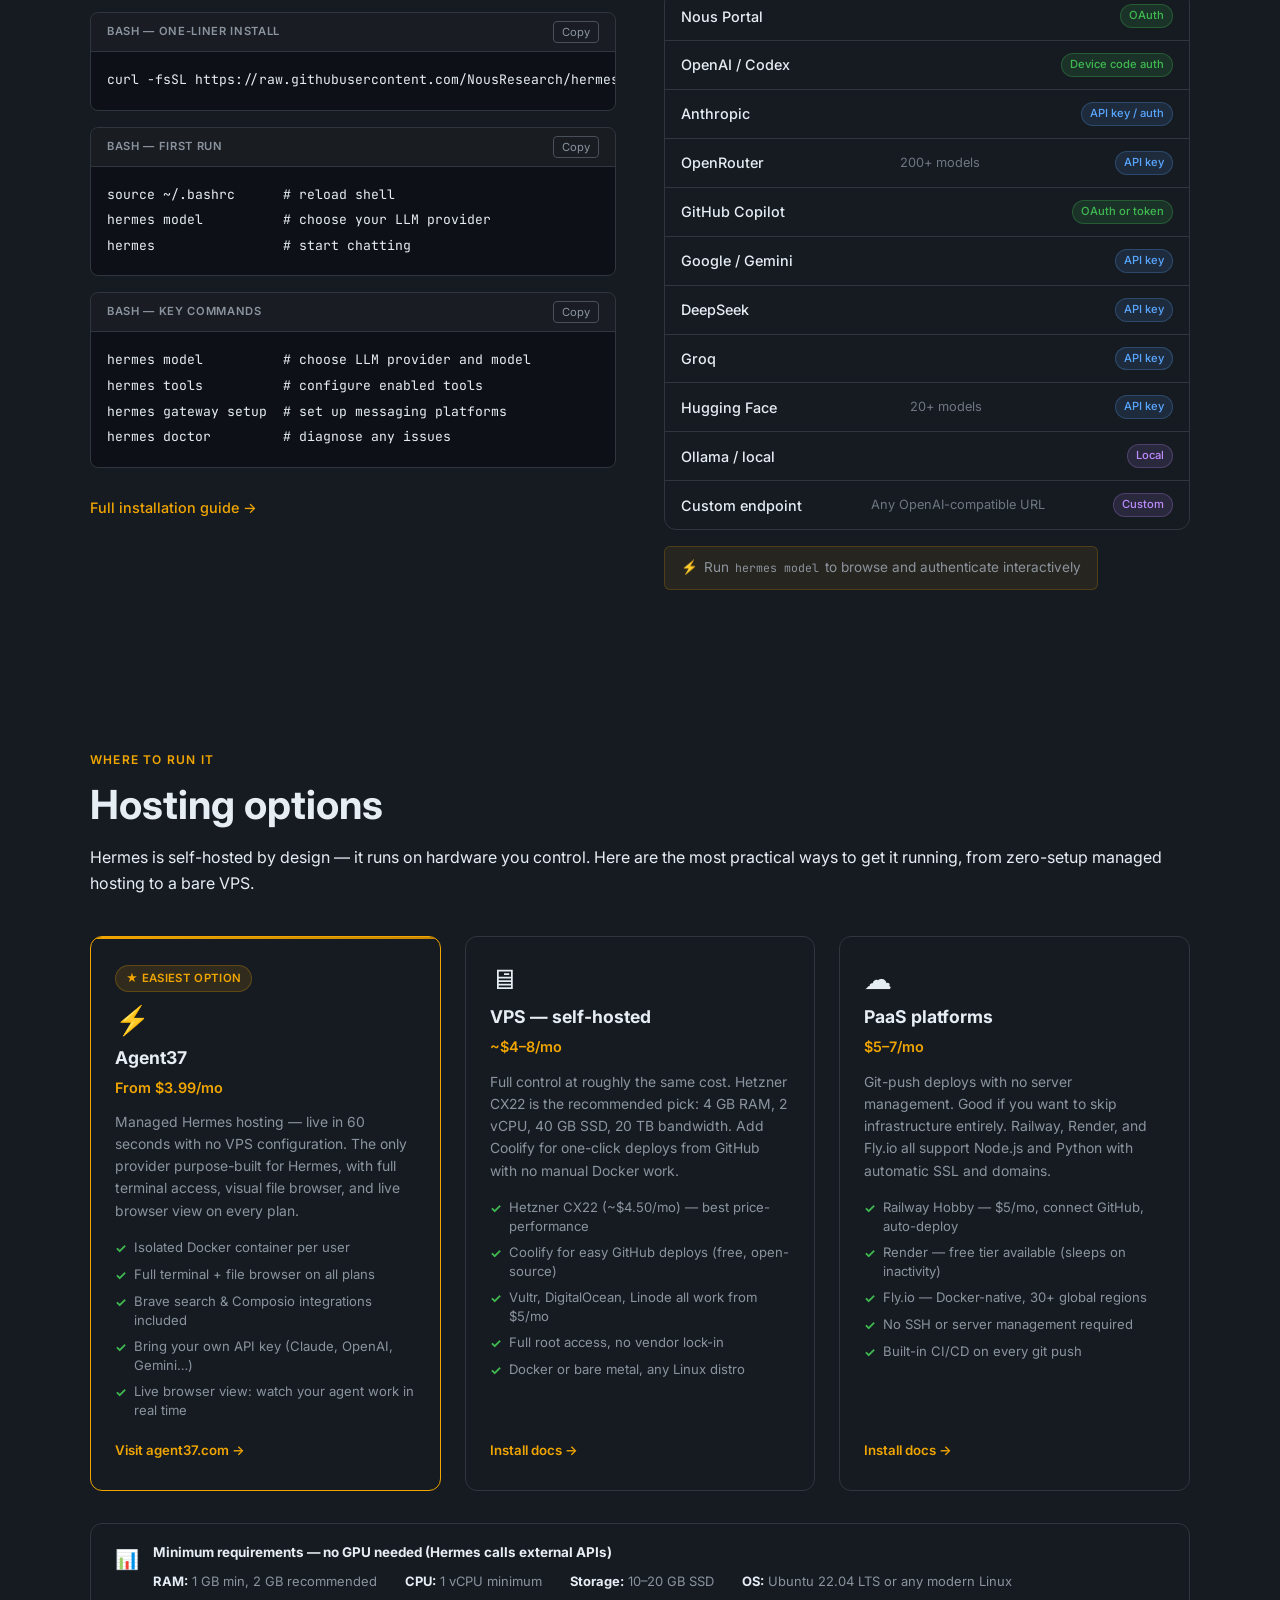
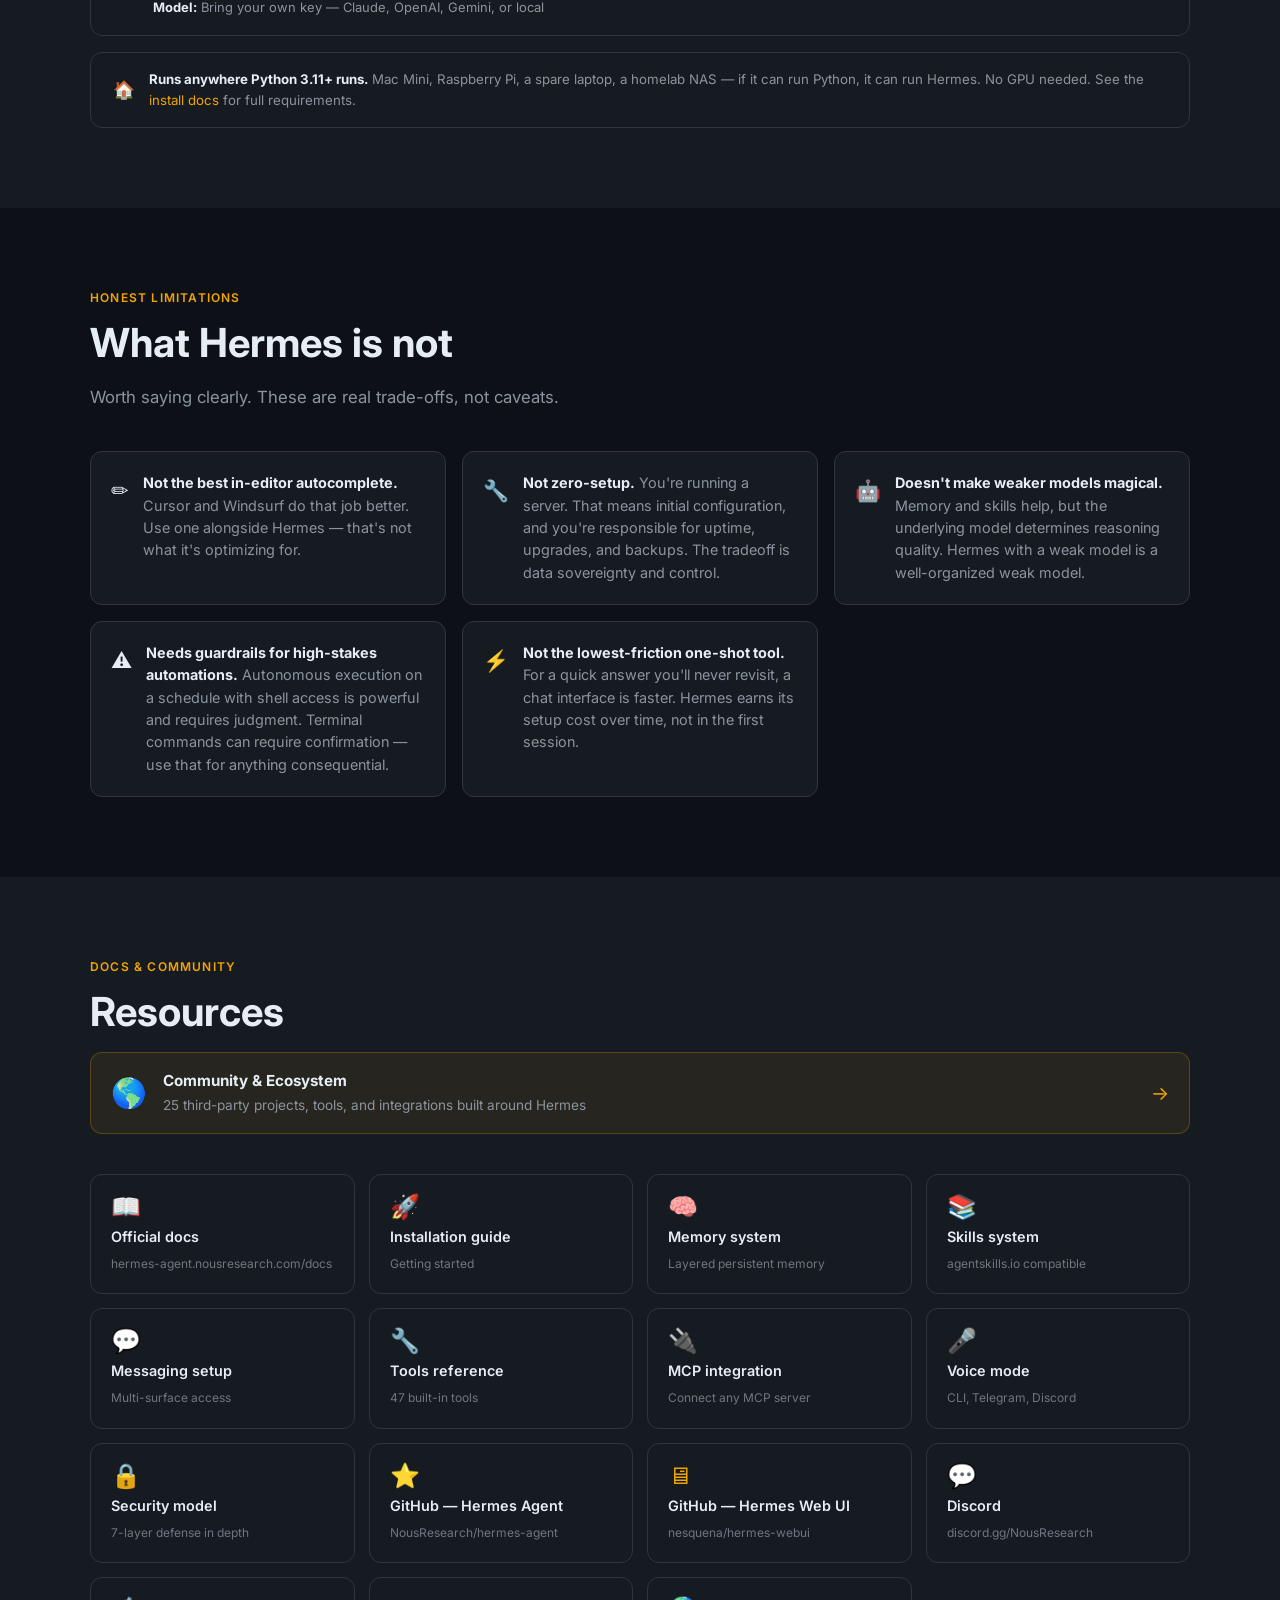
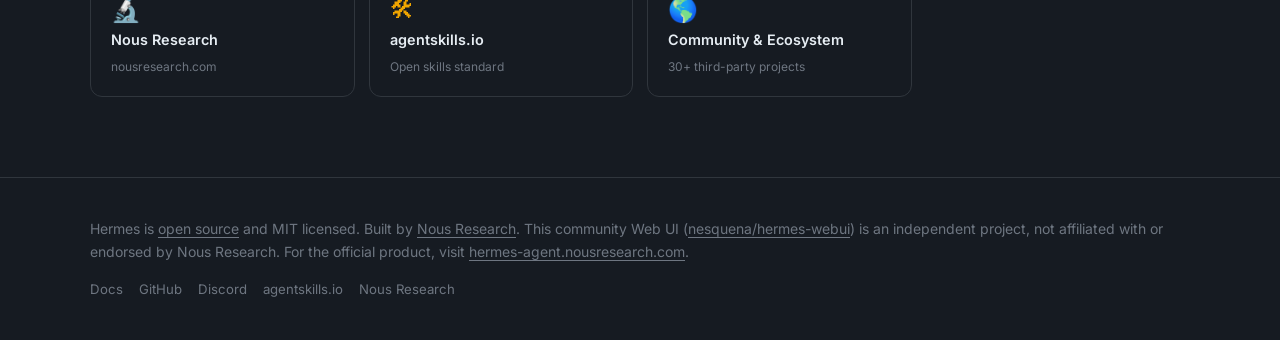
==== commit 047828fb: "docs: refresh stars + add 3 community projects + fix mobile grid overflow Community page: - Refresh " ====
--- a/index.html
+++ b/index.html
@@ -1576,7 +1576,7 @@
         </a>
       </div>
       <div class="hero-stats">
-        <span class="stat-badge"><span class="dot"></span>115k+ GitHub stars</span>
+        <span class="stat-badge"><span class="dot"></span>126k+ GitHub stars</span>
         <span class="stat-badge"><span class="dot"></span>Multi-surface access</span>
         <span class="stat-badge"><span class="dot"></span>47 built-in tools</span>
         <span class="stat-badge"><span class="dot"></span>MIT licensed</span>
@@ -2081,7 +2081,7 @@
           <div class="card-arrow">→</div>
           <h4>Hermes vs. OpenClaw</h4>
           <p>
-            OpenClaw (MIT, 350k+ stars) is the closest comparison: open-source, self-hosted, always-on. OpenClaw has the widest messaging surface (24+ platforms including iMessage, LINE, WeChat, Teams) and native Chrome CDP browser control. Hermes wins on stability (OpenClaw's Telegram integration broke across multiple 2026 releases) and security &mdash; three separate 2026 audits found malicious skills in ClawHub (Koi Security linked 335 to "ClawHavoc," Bitdefender flagged ~900 packages, ~20% of the ecosystem). Hermes writes skills automatically from experience; OpenClaw centers on a human-curated marketplace. Hermes runs in Python/ML ecosystem; OpenClaw is Node.js.
+            OpenClaw (MIT, 365k+ stars) is the closest comparison: open-source, self-hosted, always-on. OpenClaw has the widest messaging surface (24+ platforms including iMessage, LINE, WeChat, Teams) and native Chrome CDP browser control. Hermes wins on stability (OpenClaw's Telegram integration broke across multiple 2026 releases) and security &mdash; three separate 2026 audits found malicious skills in ClawHub (Koi Security linked 335 to "ClawHavoc," Bitdefender flagged ~900 packages, ~20% of the ecosystem). Hermes writes skills automatically from experience; OpenClaw centers on a human-curated marketplace. Hermes runs in Python/ML ecosystem; OpenClaw is Node.js.
           </p>
         </div>
 
